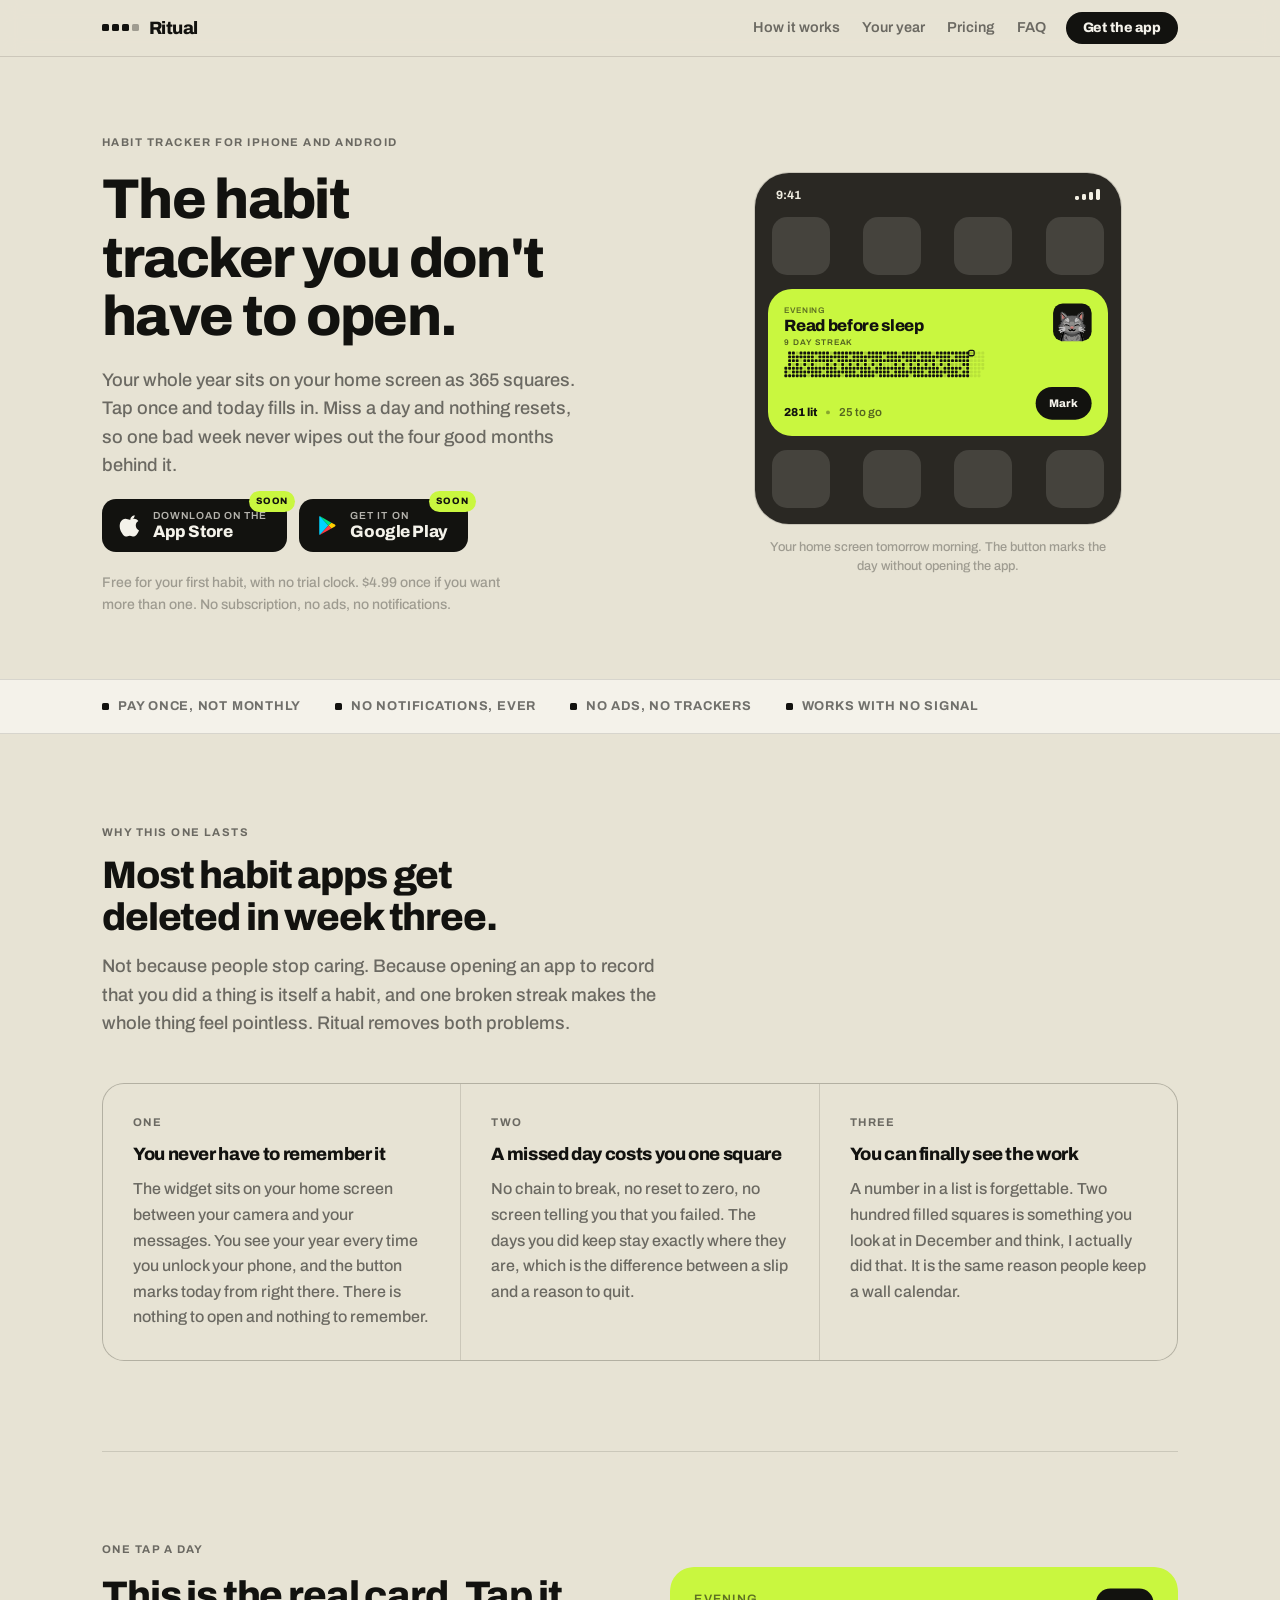
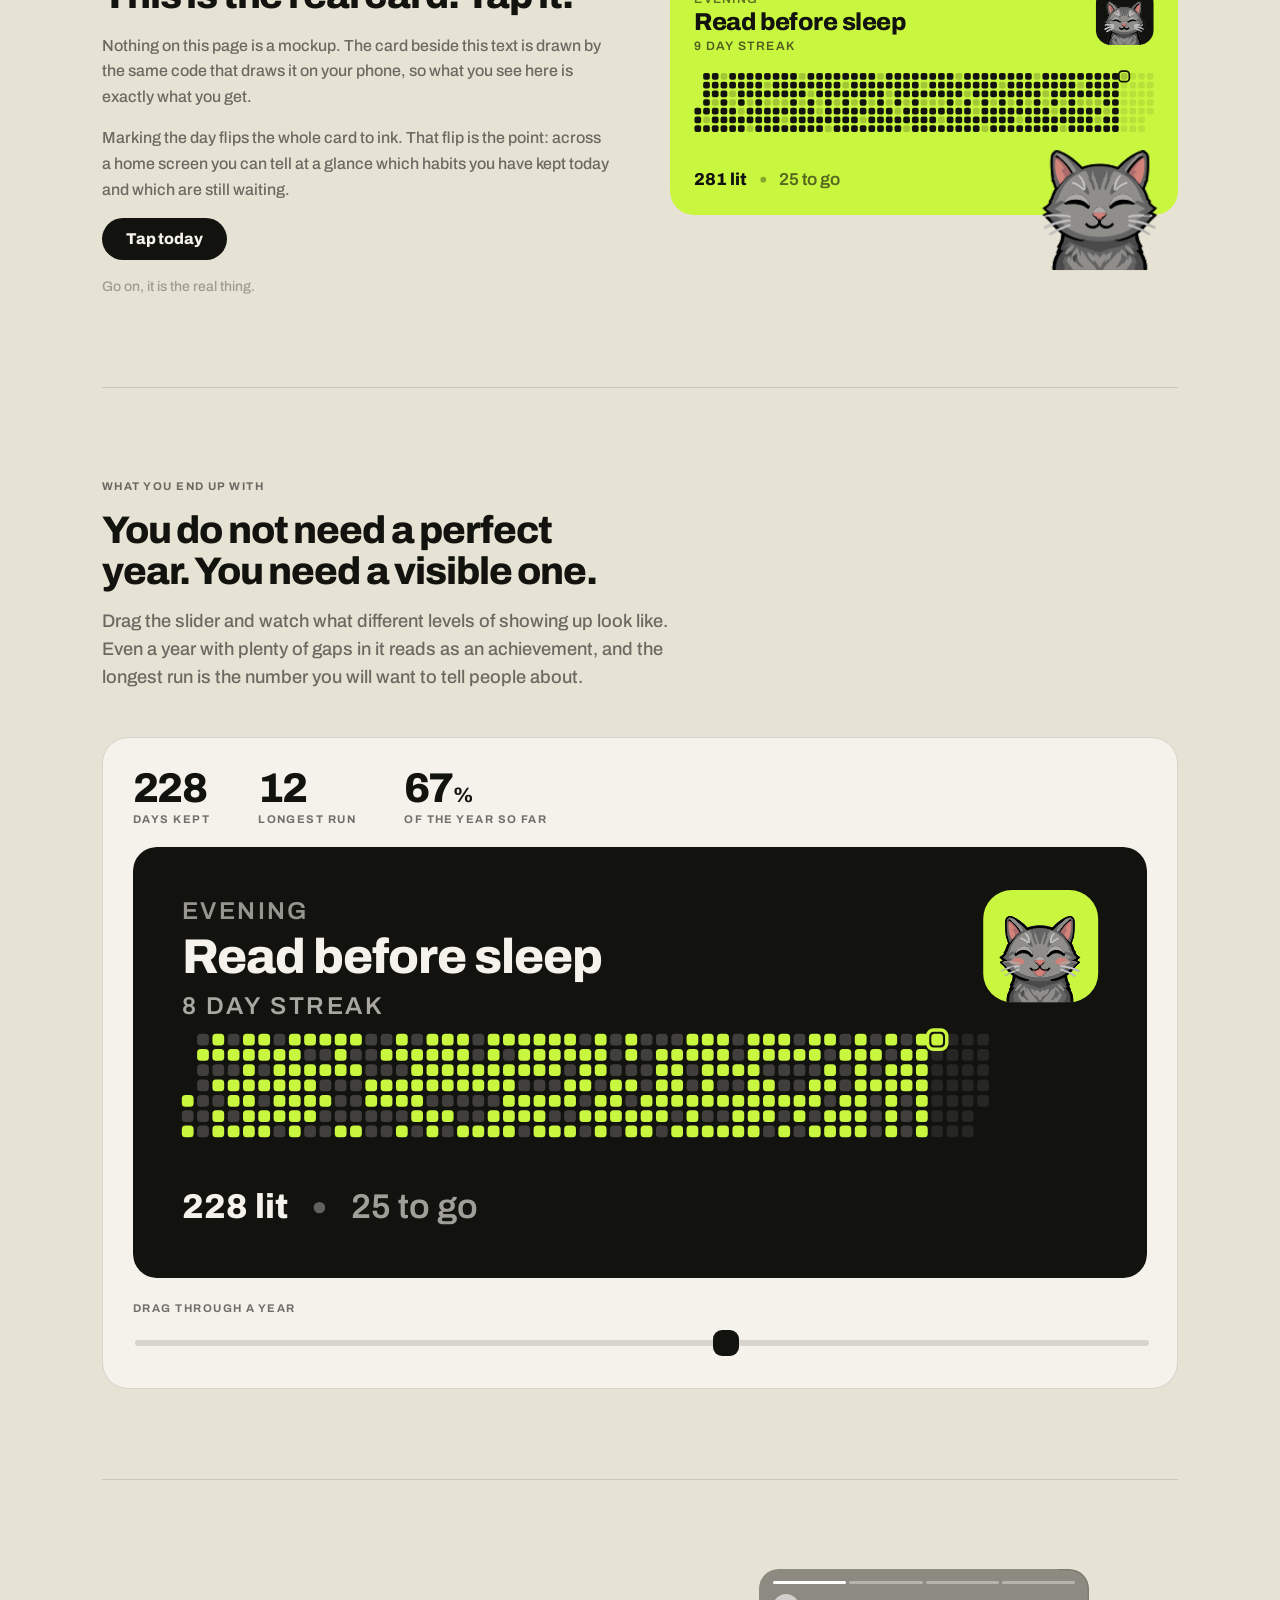
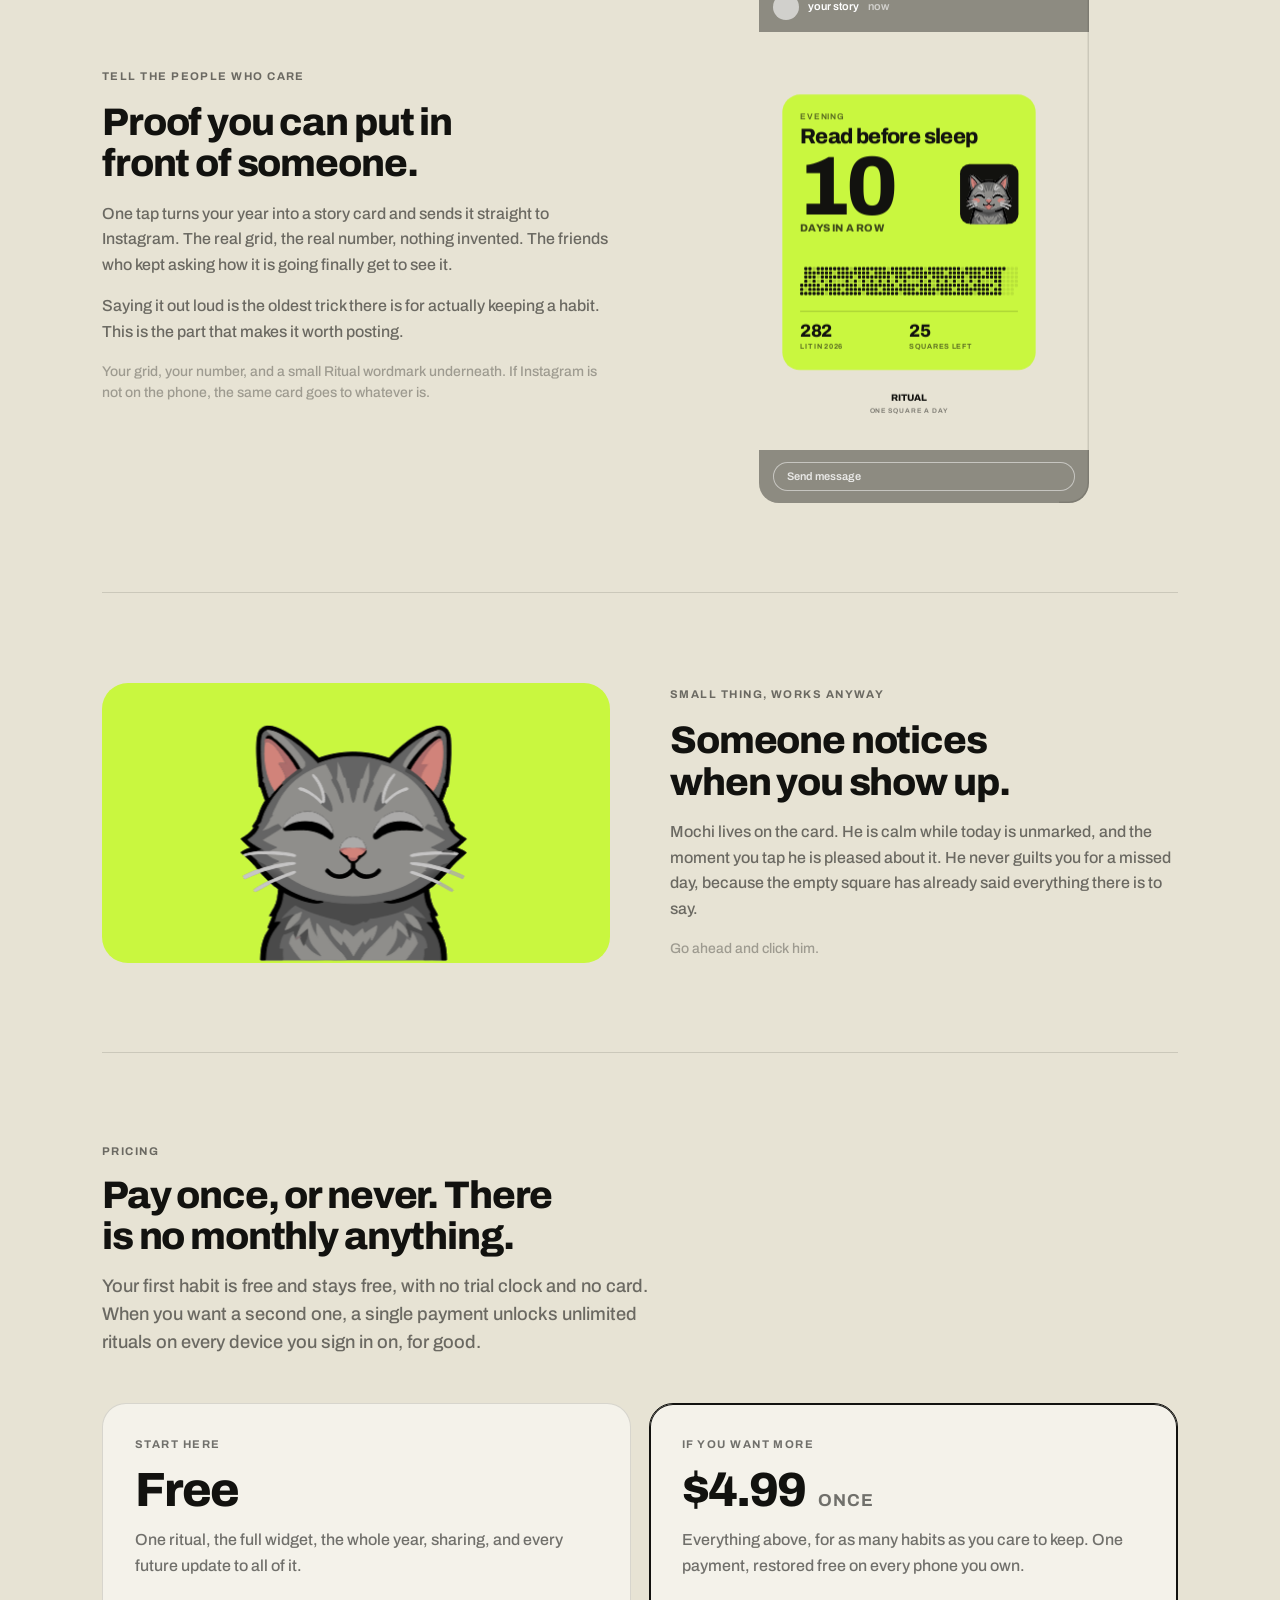
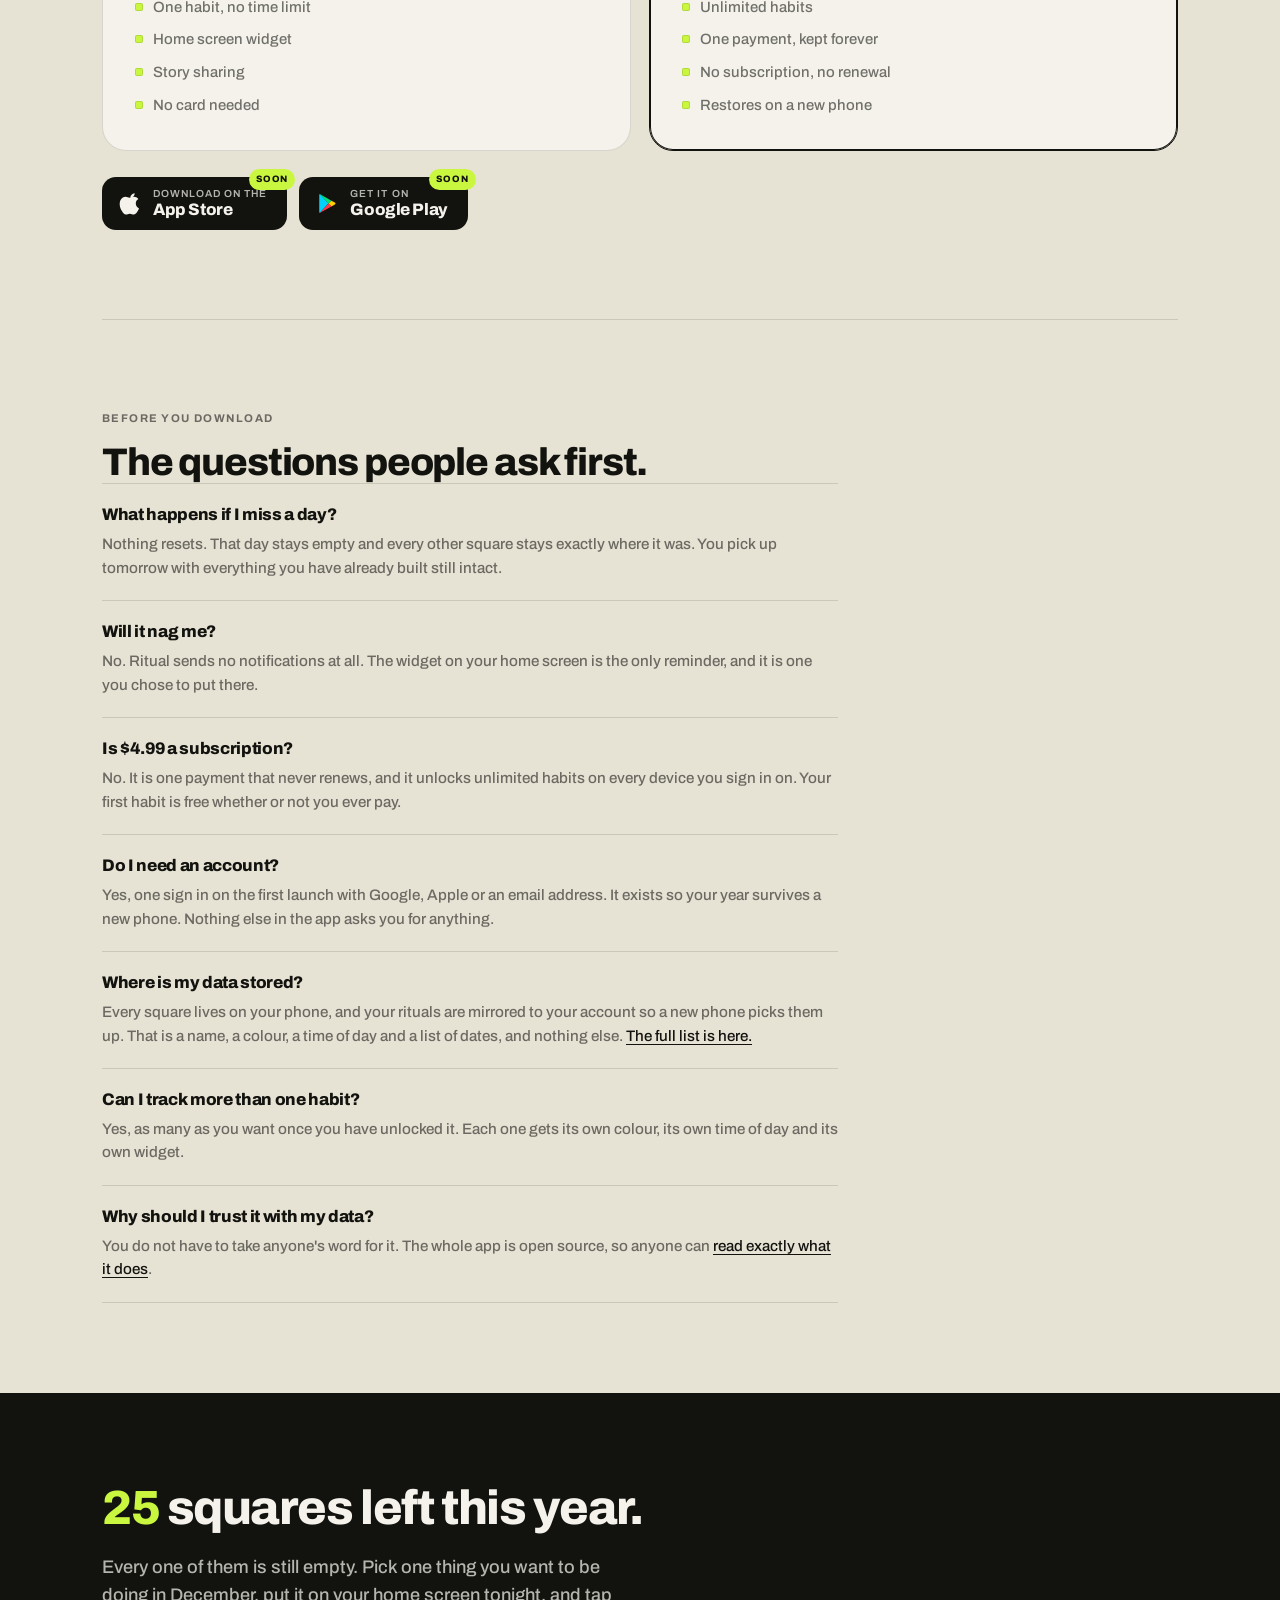
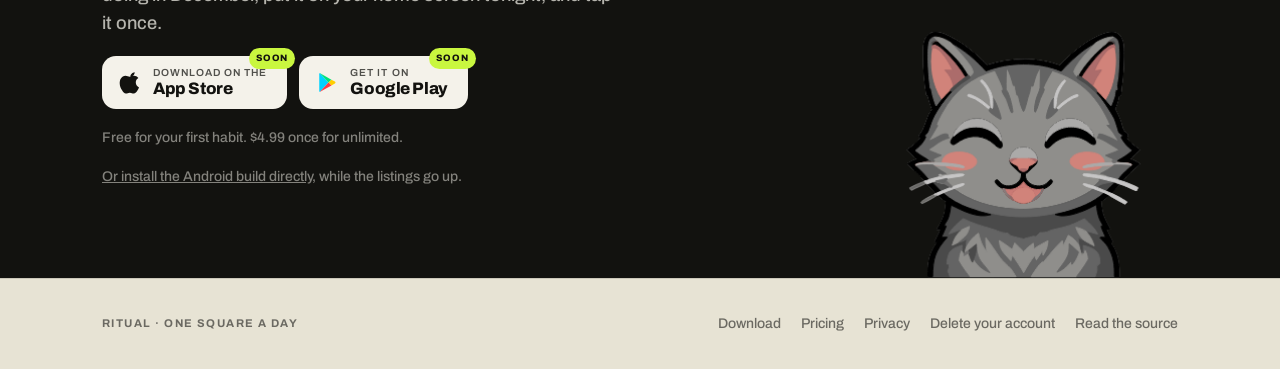
==== docs/index.html @ eef3cc09 "Rebuild the site as a page that asks for the sale The old page was the app's voice at full volume: a" ====
<!doctype html>
<html lang="en">
<head>
<meta charset="utf-8">
<meta name="viewport" content="width=device-width, initial-scale=1">
<title>Ritual: the habit tracker you don't have to open</title>
<meta name="description" content="Your whole year sits on your home screen as 365 squares. Tap once a day. Miss a day and nothing resets. Free for your first habit, $4.99 once for unlimited. No subscription.">
<meta name="theme-color" content="#E7E3D4" media="(prefers-color-scheme: light)">
<meta name="theme-color" content="#16150F" media="(prefers-color-scheme: dark)">
<link rel="canonical" href="https://ayan-pathak.github.io/ritual-habit-widget/">

<meta property="og:type" content="website">
<meta property="og:title" content="Ritual: the habit tracker you don't have to open">
<meta property="og:description" content="A year of squares on your home screen. One tap fills today. Miss a day and nothing resets.">
<meta property="og:url" content="https://ayan-pathak.github.io/ritual-habit-widget/">
<meta name="twitter:card" content="summary_large_image">

<link rel="icon" href="assets/favicon.svg" type="image/svg+xml">
<link rel="preconnect" href="https://fonts.gstatic.com" crossorigin>
<link rel="stylesheet" href="https://fonts.googleapis.com/css2?family=Archivo:wght@500;600;800&display=swap">
<link rel="stylesheet" href="assets/site.css">
</head>
<body id="top">

<!-- ── Bar ──────────────────────────────────────────────────────────────
     Quiet and sticky. Its only job is to keep the download one click away
     from wherever the reader stopped scrolling. -->
<header class="bar">
  <div class="wrap bar-inner">
    <a class="brand" href="#top">
      <span class="mark" aria-hidden="true"><i class="on"></i><i class="on"></i><i class="on"></i><i></i></span>
      Ritual
    </a>
    <nav class="bar-links">
      <a href="#how">How it works</a>
      <a href="#year">Your year</a>
      <a href="#pricing">Pricing</a>
      <a href="#faq">FAQ</a>
    </nav>
    <a class="btn tight" href="#get">Get the app</a>
  </div>
</header>

<main>

<!-- ── Hero: the promise, the proof, the two buttons ──────────────────── -->
<section class="hero">
  <div class="wrap hero-grid">
    <div class="hero-copy">
      <p class="caps">Habit tracker for iPhone and Android</p>
      <h1>The habit tracker you don't have to open.</h1>
      <p class="lede">
        Your whole year sits on your home screen as 365 squares. Tap once and
        today fills in. Miss a day and nothing resets, so one bad week never
        wipes out the four good months behind it.
      </p>

      <div class="stores">
        <a class="store" data-store="appstore" href="#get">
          <svg viewBox="0 0 24 24" aria-hidden="true" class="glyph">
            <path fill="currentColor" d="M16.4 1.4c0 1.1-.4 2.2-1.1 3-.9 1-2.3 1.7-3.4 1.6-.2-1.1.4-2.3 1.1-3 .8-.9 2.2-1.5 3.4-1.6zM20.9 17.1c-.6 1.3-.8 1.8-1.5 3-1 1.6-2.4 3.5-4.1 3.5-1.6 0-2-1-4-1s-2.5 1-4.1 1c-1.7 0-3-1.8-4-3.4C.4 15.9.1 10.8 1.8 8c1.2-1.9 3.1-3.1 4.9-3.1 1.9 0 3 1 4.5 1 1.5 0 2.4-1 4.5-1 1.6 0 3.3.9 4.5 2.4-4 2.2-3.3 7.9.7 9.8z"/>
          </svg>
          <span><i>Download on the</i><b>App Store</b></span>
        </a>
        <a class="store" data-store="play" href="#get">
          <svg viewBox="0 0 24 24" aria-hidden="true" class="glyph">
            <path fill="#00D2FF" d="M3.9 2.1c-.3.3-.5.8-.5 1.4v17c0 .6.2 1.1.5 1.4L13 12z"/>
            <path fill="#00E27A" d="M3.9 2.1 16.1 9 13 12z"/>
            <path fill="#FFCE00" d="M16.1 9l3.6 2c.9.5.9 1.5 0 2l-3.6 2-3.1-3z"/>
            <path fill="#FF3A44" d="M3.9 21.9 13 12l3.1 3z"/>
          </svg>
          <span><i>Get it on</i><b>Google Play</b></span>
        </a>
      </div>

      <p class="small faint hero-fine">
        Free for your first habit, with no trial clock. $4.99 once if you want
        more than one. No subscription, no ads, no notifications.
      </p>
    </div>

    <div class="hero-art">
      <div class="phone" aria-label="A phone home screen with the Ritual widget on it">
        <div class="bar-row">
          <span>9:41</span>
          <span class="bars" aria-hidden="true"><i style="height:4px"></i><i style="height:6px"></i><i style="height:8px"></i><i style="height:11px"></i></span>
        </div>
        <div class="icons" aria-hidden="true"><i></i><i></i><i></i><i></i></div>
        <canvas id="wcard" class="widget-shot" aria-label="The Ritual widget: a year of squares, a streak, and a Mark button"></canvas>
        <div class="icons" aria-hidden="true"><i></i><i></i><i></i><i></i></div>
      </div>
      <p class="caption">Your home screen tomorrow morning. The button marks the day without opening the app.</p>
    </div>
  </div>
</section>

<!-- ── What you are buying, in four words each ────────────────────────── -->
<div class="strip">
  <div class="wrap strip-inner">
    <span>Pay once, not monthly</span>
    <span>No notifications, ever</span>
    <span>No ads, no trackers</span>
    <span>Works with no signal</span>
  </div>
</div>

<div class="wrap">

  <!-- ── The three reasons someone is still using it in June ─────────── -->
  <section id="how">
    <div class="head">
      <p class="caps">Why this one lasts</p>
      <h2>Most habit apps get deleted in week three.</h2>
      <p class="lede">
        Not because people stop caring. Because opening an app to record that
        you did a thing is itself a habit, and one broken streak makes the
        whole thing feel pointless. Ritual removes both problems.
      </p>
    </div>

    <div class="cards">
      <article>
        <p class="caps">One</p>
        <h3>You never have to remember it</h3>
        <p class="soft">
          The widget sits on your home screen between your camera and your
          messages. You see your year every time you unlock your phone, and
          the button marks today from right there. There is nothing to open
          and nothing to remember.
        </p>
      </article>
      <article>
        <p class="caps">Two</p>
        <h3>A missed day costs you one square</h3>
        <p class="soft">
          No chain to break, no reset to zero, no screen telling you that you
          failed. The days you did keep stay exactly where they are, which is
          the difference between a slip and a reason to quit.
        </p>
      </article>
      <article>
        <p class="caps">Three</p>
        <h3>You can finally see the work</h3>
        <p class="soft">
          A number in a list is forgettable. Two hundred filled squares is
          something you look at in December and think, I actually did that.
          It is the same reason people keep a wall calendar.
        </p>
      </article>
    </div>
  </section>

  <!-- ── The card, live. Letting someone tap it is the demo ──────────── -->
  <section id="try">
    <div class="split">
      <div class="stack">
        <p class="caps">One tap a day</p>
        <h2>This is the real card. Tap it.</h2>
        <p class="soft">
          Nothing on this page is a mockup. The card beside this text is drawn
          by the same code that draws it on your phone, so what you see here
          is exactly what you get.
        </p>
        <p class="soft">
          Marking the day flips the whole card to ink. That flip is the point:
          across a home screen you can tell at a glance which habits you have
          kept today and which are still waiting.
        </p>
        <button class="btn" id="mark" type="button">Tap today</button>
        <p class="small faint" id="mark-line">Go on, it is the real thing.</p>
      </div>

      <div class="stage">
        <div class="card-frame">
          <canvas id="card" class="card-live" role="button" tabindex="0"
                  aria-label="A ritual card. Activate to mark today."></canvas>
        </div>
        <div class="stage-cat">
          <canvas id="cheer-cat" aria-hidden="true"></canvas>
        </div>
      </div>
    </div>
  </section>

  <!-- ── The year, which is the actual product ───────────────────────── -->
  <section id="year">
    <div class="head">
      <p class="caps">What you end up with</p>
      <h2>You do not need a perfect year. You need a visible one.</h2>
      <p class="lede">
        Drag the slider and watch what different levels of showing up look
        like. Even a year with plenty of gaps in it reads as an achievement,
        and the longest run is the number you will want to tell people about.
      </p>
    </div>

    <div class="year-panel">
      <div class="tally">
        <p class="figure"><span id="fig-days">169</span><span class="caps">days kept</span></p>
        <p class="figure"><span id="fig-streak">10</span><span class="caps">longest run</span></p>
        <p class="figure"><span id="fig-pct">66<span class="pct">%</span></span><span class="caps">of the year so far</span></p>
      </div>
      <canvas id="year-card" class="card-live" aria-label="A year of squares"></canvas>
      <div class="scrub">
        <label class="caps" for="scrub">Drag through a year</label>
        <input id="scrub" type="range" min="18" max="100" value="66" aria-label="How much of the year was kept">
      </div>
    </div>
  </section>

  <!-- ── Sharing, sold as proof rather than as a feature ─────────────── -->
  <section id="share">
    <div class="split">
      <div class="stack">
        <p class="caps">Tell the people who care</p>
        <h2>Proof you can put in front of someone.</h2>
        <p class="soft">
          One tap turns your year into a story card and sends it straight to
          Instagram. The real grid, the real number, nothing invented. The
          friends who kept asking how it is going finally get to see it.
        </p>
        <p class="soft">
          Saying it out loud is the oldest trick there is for actually keeping
          a habit. This is the part that makes it worth posting.
        </p>
        <p class="small faint">
          Your grid, your number, and a small Ritual wordmark underneath. If
          Instagram is not on the phone, the same card goes to whatever is.
        </p>
      </div>

      <div class="story-holder">
        <div class="story" aria-label="The story card as it appears on Instagram">
          <div class="chrome top">
            <span class="segs" aria-hidden="true"><i class="on"></i><i></i><i></i><i></i></span>
            <span class="who">
              <span class="av" aria-hidden="true"></span>
              <span class="name">your story</span>
              <span class="when">now</span>
            </span>
          </div>
          <canvas id="story" aria-label="A Ritual story card: the habit name, the streak, the year grid"></canvas>
          <div class="chrome bottom">
            <span class="reply">Send message</span>
          </div>
        </div>
      </div>
    </div>
  </section>

  <!-- ── Mochi, kept brief and kept honest ───────────────────────────── -->
  <section id="mochi">
    <div class="split reverse">
      <div class="mochi-slab">
        <canvas id="big-cat" role="button" tabindex="0" aria-label="Mochi. Activate to say hello."></canvas>
      </div>
      <div class="stack">
        <p class="caps">Small thing, works anyway</p>
        <h2>Someone notices when you show up.</h2>
        <p class="soft">
          Mochi lives on the card. He is calm while today is unmarked, and the
          moment you tap he is pleased about it. He never guilts you for a
          missed day, because the empty square has already said everything
          there is to say.
        </p>
        <p class="small faint">Go ahead and click him.</p>
      </div>
    </div>
  </section>

  <!-- ── Price, stated so plainly it cannot be misread ───────────────── -->
  <section id="pricing">
    <div class="head">
      <p class="caps">Pricing</p>
      <h2>Pay once, or never. There is no monthly anything.</h2>
      <p class="lede">
        Your first habit is free and stays free, with no trial clock and no
        card. When you want a second one, a single payment unlocks unlimited
        rituals on every device you sign in on, for good.
      </p>
    </div>

    <div class="price-grid">
      <article class="plan">
        <p class="caps">Start here</p>
        <p class="amount">Free</p>
        <p class="soft">One ritual, the full widget, the whole year, sharing, and every future update to all of it.</p>
        <ul class="ticks">
          <li>One habit, no time limit</li>
          <li>Home screen widget</li>
          <li>Story sharing</li>
          <li>No card needed</li>
        </ul>
      </article>
      <article class="plan lift">
        <p class="caps">If you want more</p>
        <p class="amount">$4.99 <span>once</span></p>
        <p class="soft">Everything above, for as many habits as you care to keep. One payment, restored free on every phone you own.</p>
        <ul class="ticks">
          <li>Unlimited habits</li>
          <li>One payment, kept forever</li>
          <li>No subscription, no renewal</li>
          <li>Restores on a new phone</li>
        </ul>
      </article>
    </div>

    <div class="stores center">
      <a class="store" data-store="appstore" href="#get">
        <svg viewBox="0 0 24 24" aria-hidden="true" class="glyph">
          <path fill="currentColor" d="M16.4 1.4c0 1.1-.4 2.2-1.1 3-.9 1-2.3 1.7-3.4 1.6-.2-1.1.4-2.3 1.1-3 .8-.9 2.2-1.5 3.4-1.6zM20.9 17.1c-.6 1.3-.8 1.8-1.5 3-1 1.6-2.4 3.5-4.1 3.5-1.6 0-2-1-4-1s-2.5 1-4.1 1c-1.7 0-3-1.8-4-3.4C.4 15.9.1 10.8 1.8 8c1.2-1.9 3.1-3.1 4.9-3.1 1.9 0 3 1 4.5 1 1.5 0 2.4-1 4.5-1 1.6 0 3.3.9 4.5 2.4-4 2.2-3.3 7.9.7 9.8z"/>
        </svg>
        <span><i>Download on the</i><b>App Store</b></span>
      </a>
      <a class="store" data-store="play" href="#get">
        <svg viewBox="0 0 24 24" aria-hidden="true" class="glyph">
          <path fill="#00D2FF" d="M3.9 2.1c-.3.3-.5.8-.5 1.4v17c0 .6.2 1.1.5 1.4L13 12z"/>
          <path fill="#00E27A" d="M3.9 2.1 16.1 9 13 12z"/>
          <path fill="#FFCE00" d="M16.1 9l3.6 2c.9.5.9 1.5 0 2l-3.6 2-3.1-3z"/>
          <path fill="#FF3A44" d="M3.9 21.9 13 12l3.1 3z"/>
        </svg>
        <span><i>Get it on</i><b>Google Play</b></span>
      </a>
    </div>
  </section>

  <!-- ── The questions that stop a download ──────────────────────────── -->
  <section id="faq">
    <div class="head">
      <p class="caps">Before you download</p>
      <h2>The questions people ask first.</h2>
    </div>

    <dl class="faq">
      <div>
        <dt>What happens if I miss a day?</dt>
        <dd>Nothing resets. That day stays empty and every other square stays
          exactly where it was. You pick up tomorrow with everything you have
          already built still intact.</dd>
      </div>
      <div>
        <dt>Will it nag me?</dt>
        <dd>No. Ritual sends no notifications at all. The widget on your home
          screen is the only reminder, and it is one you chose to put there.</dd>
      </div>
      <div>
        <dt>Is $4.99 a subscription?</dt>
        <dd>No. It is one payment that never renews, and it unlocks unlimited
          habits on every device you sign in on. Your first habit is free
          whether or not you ever pay.</dd>
      </div>
      <div>
        <dt>Do I need an account?</dt>
        <dd>Yes, one sign in on the first launch with Google, Apple or an
          email address. It exists so your year survives a new phone. Nothing
          else in the app asks you for anything.</dd>
      </div>
      <div>
        <dt>Where is my data stored?</dt>
        <dd>Every square lives on your phone, and your rituals are mirrored to
          your account so a new phone picks them up. That is a name, a colour,
          a time of day and a list of dates, and nothing else.
          <a href="privacy/">The full list is here.</a></dd>
      </div>
      <div>
        <dt>Can I track more than one habit?</dt>
        <dd>Yes, as many as you want once you have unlocked it. Each one gets
          its own colour, its own time of day and its own widget.</dd>
      </div>
      <div>
        <dt>Why should I trust it with my data?</dt>
        <dd>You do not have to take anyone's word for it. The whole app is
          open source, so anyone can
          <a href="https://github.com/ayan-pathak/ritual-habit-widget">read
          exactly what it does</a>.</dd>
      </div>
    </dl>
  </section>

</div>

<!-- ── The ask ──────────────────────────────────────────────────────────
     Last screen, one decision, both buttons and a number that is true
     today rather than a slogan. -->
<section class="cta" id="get">
  <div class="wrap cta-inner">
    <div class="cta-copy">
      <h2><span id="left">365</span> squares left this year.</h2>
      <p class="lede">
        Every one of them is still empty. Pick one thing you want to be doing
        in December, put it on your home screen tonight, and tap it once.
      </p>

      <div class="stores">
        <a class="store light" data-store="appstore" href="#get">
          <svg viewBox="0 0 24 24" aria-hidden="true" class="glyph">
            <path fill="currentColor" d="M16.4 1.4c0 1.1-.4 2.2-1.1 3-.9 1-2.3 1.7-3.4 1.6-.2-1.1.4-2.3 1.1-3 .8-.9 2.2-1.5 3.4-1.6zM20.9 17.1c-.6 1.3-.8 1.8-1.5 3-1 1.6-2.4 3.5-4.1 3.5-1.6 0-2-1-4-1s-2.5 1-4.1 1c-1.7 0-3-1.8-4-3.4C.4 15.9.1 10.8 1.8 8c1.2-1.9 3.1-3.1 4.9-3.1 1.9 0 3 1 4.5 1 1.5 0 2.4-1 4.5-1 1.6 0 3.3.9 4.5 2.4-4 2.2-3.3 7.9.7 9.8z"/>
          </svg>
          <span><i>Download on the</i><b>App Store</b></span>
        </a>
        <a class="store light" data-store="play" href="#get">
          <svg viewBox="0 0 24 24" aria-hidden="true" class="glyph">
            <path fill="#00D2FF" d="M3.9 2.1c-.3.3-.5.8-.5 1.4v17c0 .6.2 1.1.5 1.4L13 12z"/>
            <path fill="#00E27A" d="M3.9 2.1 16.1 9 13 12z"/>
            <path fill="#FFCE00" d="M16.1 9l3.6 2c.9.5.9 1.5 0 2l-3.6 2-3.1-3z"/>
            <path fill="#FF3A44" d="M3.9 21.9 13 12l3.1 3z"/>
          </svg>
          <span><i>Get it on</i><b>Google Play</b></span>
        </a>
      </div>

      <p class="small cta-fine" id="cta-fine">
        Free for your first habit. $4.99 once for unlimited.
      </p>
      <p class="small cta-fine">
        <a id="apk" href="https://github.com/ayan-pathak/ritual-habit-widget/releases/latest">
          Or install the Android build directly</a>, while the listings go up.
      </p>
    </div>

    <div class="cta-cat">
      <canvas id="end-cat" aria-hidden="true"></canvas>
    </div>
  </div>
</section>

</main>

<footer>
  <div class="wrap foot">
    <p class="caps">Ritual · one square a day</p>
    <nav>
      <a href="#get">Download</a>
      <a href="#pricing">Pricing</a>
      <a href="privacy/">Privacy</a>
      <a href="delete-account/">Delete your account</a>
      <a href="https://github.com/ayan-pathak/ritual-habit-widget">Read the source</a>
    </nav>
  </div>
</footer>

<script src="assets/mochi.js"></script>
<script src="assets/ritual.js"></script>
<script>
// Wrapped so nothing here lands on window: ritual.js is a classic script,
// so its top-level names are globals and a bare const out here collides.
(() => {
"use strict";

const $ = id => document.getElementById(id);

/* ── The two store links ───────────────────────────────────────────────
   Fill these in when the listings exist and every button on the page
   starts working at once. Until then a button says so on the way past
   rather than silently doing nothing, because a dead download button is
   the one thing a page like this cannot afford. */
const STORE = {
  appstore: "",   // ← paste the App Store URL here
  play: "",       // ← paste the Google Play URL here
};
const APK = "https://github.com/ayan-pathak/ritual-habit-widget/releases/latest";

const NAMES = { appstore: "the App Store", play: "Google Play" };

document.querySelectorAll("[data-store]").forEach(a => {
  const which = a.dataset.store;
  const href = STORE[which];
  if (href) { a.href = href; return; }
  a.dataset.soon = "true";
  a.addEventListener("click", e => {
    e.preventDefault();
    const fine = $("cta-fine");
    if (fine) {
      fine.textContent = "Not on " + NAMES[which] + " yet. The Android build " +
        "is on GitHub in the meantime, and the listing is coming.";
    }
    location.hash = "#get";
  });
});

const apk = $("apk");
if (apk) apk.href = APK;

/* ── The cats ──────────────────────────────────────────────────────────
   Three live rigs, each breathing on its own clock so they are never in
   lockstep, which is the difference between a page with an animal on it
   and a page with a looping GIF on it. */
const cheerCat = Ritual.mochi($("cheer-cat"), { mood: "resting" });
const bigCat   = Ritual.mochi($("big-cat"),   { mood: "resting" });
const endCat   = Ritual.mochi($("end-cat"),   { mood: "pleased" });

/** Click and keyboard, because a canvas that acts like a button must be one. */
function tapable(node, fn) {
  node.addEventListener("click", fn);
  node.addEventListener("keydown", e => {
    if (e.key === "Enter" || e.key === " ") { e.preventDefault(); fn(); }
  });
}

let bigMood = 0;
tapable($("big-cat"), () => {
  bigMood++;
  bigCat.play(bigMood % 2 ? "mark" : "settle", bigMood % 2 ? "pleased" : "resting");
});

/* ── The card you can tap ──────────────────────────────────────────────── */
let marked = false;

function paintCard() {
  Ritual.paintCard($("card"), Ritual.demoModel({ marked, run: 9 }));
  $("mark-line").textContent = marked
    ? "Day marked, and nothing was at stake."
    : "Go on, it is the real thing.";
  $("mark").textContent = marked ? "Tapped today" : "Tap today";
}

function toggleMark() {
  marked = !marked;
  paintCard();
  marked ? cheerCat.play("mark", "pleased") : cheerCat.set("resting");
}
$("mark").addEventListener("click", toggleMark);
tapable($("card"), toggleMark);

/* ── Drag through a year ───────────────────────────────────────────────
   The grid and the figures come off one model, so the numbers above the
   card are the numbers on it rather than a caption written beside it. */
function yearModel(pct) {
  const now = new Date();
  const year = now.getFullYear();
  const jan = Date.UTC(year, 0, 1);
  const today = Math.floor(Date.UTC(year, now.getMonth(), now.getDate()) / 86400000);
  const doy = Math.floor((Date.UTC(year, now.getMonth(), now.getDate()) - jan) / 86400000) + 1;
  const len = (year % 4 === 0 && year % 100 !== 0) || year % 400 === 0 ? 366 : 365;

  // Misses land where a hash puts them rather than on a fixed interval. A
  // stripe every third day is not what a kept year looks like: real ones run
  // for a fortnight, drop a day and carry on, and the longest run is the
  // number anybody actually cares about.
  const hash = d => {
    const x = Math.sin(d * 127.1 + 311.7) * 43758.5453;
    return x - Math.floor(x);
  };
  const live = Math.max(3, Math.round(pct / 11));   // the run in progress
  const done = new Set();
  for (let d = 1; d <= doy; d++) {
    if (d > doy - live || pct >= 100 || hash(d) < pct / 100) done.add(d);
  }

  let best = 0, run = 0;
  for (let d = 1; d <= doy; d++) {
    if (done.has(d)) { run++; if (run > best) best = run; } else run = 0;
  }
  let streak = 0;
  for (let d = doy; d >= 1 && done.has(d); d--) streak++;

  return {
    model: {
      title: "Read before sleep", slot: "Evening", accent: Ritual.accentAt(0),
      year, today, doneDaysOfYear: done, streak,
      totalDone: done.size, remaining: len - doy,
      doneToday: true, mood: "pleased",
    },
    days: done.size, best, doy,
  };
}

function paintYear() {
  const y = yearModel(+$("scrub").value);
  Ritual.paintCard($("year-card"), y.model, { ratio: 353 / 150 });
  $("fig-days").textContent = String(y.days);
  $("fig-streak").textContent = String(y.best);
  $("fig-pct").innerHTML = Math.round(y.days / y.doy * 100) + '<span class="pct">%</span>';
}
$("scrub").addEventListener("input", paintYear);

function paintRest() {
  Ritual.paintCard($("wcard"), Ritual.demoModel({ marked: false }),
                   { action: true, ratio: 361 / 156 });
  const story = $("story");
  Ritual.Story.paint(story, story.clientWidth * (Ritual.Story.H / Ritual.Story.W),
                     Ritual.demoModel({ marked: true }));
}

// The same number the app's home screen opens with, worked out the same way.
// The markup ships with 365 in it so a crawler and a link preview never see a
// placeholder.
const now = new Date();
const thisYear = now.getFullYear();
const dayOfYear = Math.floor(
  (Date.UTC(thisYear, now.getMonth(), now.getDate()) - Date.UTC(thisYear, 0, 1)) / 86400000) + 1;
const yearLength =
  (thisYear % 4 === 0 && thisYear % 100 !== 0) || thisYear % 400 === 0 ? 366 : 365;
$("left").textContent = String(yearLength - dayOfYear);

function paintAll() { paintCard(); paintYear(); paintRest(); }

// Nothing draws until Archivo is real, or every card measures the wrong text.
const ready = document.fonts
  ? document.fonts.load("800 17px Archivo").then(() => document.fonts.ready)
  : Promise.resolve();
ready.then(paintAll, paintAll);

let resizing;
addEventListener("resize", () => {
  clearTimeout(resizing);
  resizing = setTimeout(paintAll, 120);
});
})();
</script>
</body>
</html>
---- docs/assets/site.css ----
/* ══════════════════════════════════════════════════════════════════════
   Ritual, the site.

   Same palette and same type as the app, set soberly. The app is allowed
   to be playful because you have already paid for it. This page is asking
   someone for money, so lime is an accent here, not a ground: it appears
   on the product itself, on the thing you are meant to click, and nowhere
   else.

   Tokens come from Palette.kt and Theme.kt. Light and dark are declared
   three times over on purpose: the bare :root carries the whole light
   palette, the media query covers the viewer who never chose, and the
   [data-theme] block lets an explicit choice win in both directions.
   ══════════════════════════════════════════════════════════════════════ */

:root {
  --page:    #E7E3D4;
  --surface: #F4F2EA;
  --ink:     #12120F;
  --on-ink:  #F4F2EA;
  --ink-soft:  rgba(18, 18, 15, .58);
  --ink-faint: rgba(18, 18, 15, .34);
  --rule:      rgba(18, 18, 15, .13);
  --bar-bg:    rgba(231, 227, 212, .88);

  /* Ritual colours, unchanged from the app. */
  --lime:   #C9F73F;
  --red:    #E5331C;
  --butter: #EDE55C;
  --orange: #F26A1B;
  --on-lime: #12120F;

  --gutter: 22px;
  --measure: 36rem;
}

@media (prefers-color-scheme: dark) {
  :root:not([data-theme="light"]) {
    --page:    #16150F;
    --surface: #232117;
    --ink:     #EDE9DA;
    --on-ink:  #16150F;
    --ink-soft:  rgba(237, 233, 218, .58);
    --ink-faint: rgba(237, 233, 218, .34);
    --rule:      rgba(237, 233, 218, .14);
    --bar-bg:    rgba(22, 21, 15, .88);
  }
}

:root[data-theme="dark"] {
  --page:    #16150F;
  --surface: #232117;
  --ink:     #EDE9DA;
  --on-ink:  #16150F;
  --ink-soft:  rgba(237, 233, 218, .58);
  --ink-faint: rgba(237, 233, 218, .34);
  --rule:      rgba(237, 233, 218, .14);
  --bar-bg:    rgba(22, 21, 15, .88);
}

/* ── Base ──────────────────────────────────────────────────────────────── */
* { box-sizing: border-box; }
html { -webkit-text-size-adjust: 100%; scroll-behavior: smooth; }
html { scroll-padding-top: 84px; }

body {
  margin: 0;
  font: 500 16px/1.6 Archivo, system-ui, -apple-system, Segoe UI, sans-serif;
  background: var(--page);
  color: var(--ink);
  -webkit-font-smoothing: antialiased;
}

.wrap {
  width: 100%;
  max-width: 1120px;
  margin-inline: auto;
  padding-left: var(--gutter);
  padding-right: var(--gutter);
}

/* ── Type ──────────────────────────────────────────────────────────────
   A tighter scale than the app's marketing voice used to run at. Serious
   is mostly this: display type that stops before it starts shouting. */
h1, h2, h3 {
  margin: 0;
  font-weight: 800;
  letter-spacing: -0.03em;
  line-height: 1.04;
  text-wrap: balance;
}
h1 { font-size: clamp(2.3rem, 5.2vw, 3.5rem); }
h2 { font-size: clamp(1.7rem, 3.6vw, 2.4rem); line-height: 1.08; }
h3 { font-size: 1.12rem; letter-spacing: -0.02em; line-height: 1.25; }

p { margin: 0; max-width: var(--measure); }
.lede { font-size: clamp(1.02rem, 1.5vw, 1.14rem); color: var(--ink-soft); line-height: 1.55; }
.soft { color: var(--ink-soft); }
.faint { color: var(--ink-faint); }
.small { font-size: .875rem; line-height: 1.55; }

.caps {
  margin: 0;
  font-size: .7rem; font-weight: 700;
  letter-spacing: .13em; text-transform: uppercase;
  color: var(--ink-soft);
}

a { color: inherit; }
a:focus-visible, button:focus-visible, canvas:focus-visible, input:focus-visible {
  outline: 2px solid var(--ink);
  outline-offset: 3px;
  border-radius: 4px;
}

/* Four squares, two filled: the app's own mark. */
.mark { display: inline-flex; gap: 3px; align-items: center; }
.mark i {
  width: 7px; height: 7px; border-radius: 1.6px;
  background: var(--ink-faint); display: block;
}
.mark i.on { background: var(--ink); }
.eyebrow { display: flex; align-items: center; gap: 11px; margin-bottom: 14px; }

section { padding-block: clamp(52px, 7vw, 92px); }
.wrap > section + section { border-top: 1px solid var(--rule); }

/* A section's opening block: label, headline, one paragraph of why. */
.head { display: flex; flex-direction: column; gap: 14px; max-width: 42rem; }
.head + * { margin-top: clamp(28px, 4vw, 46px); }

.stack { display: flex; flex-direction: column; gap: 16px; align-items: flex-start; }
.split {
  display: grid; gap: clamp(26px, 5vw, 60px);
  grid-template-columns: minmax(0, 1fr) minmax(0, 1fr);
  align-items: center;
}
@media (max-width: 860px) { .split { grid-template-columns: minmax(0, 1fr); } }
@media (max-width: 860px) { .split.reverse > :first-child { order: 2; } }

/* ── Buttons ───────────────────────────────────────────────────────────── */
.btn {
  display: inline-flex; align-items: center; justify-content: center;
  padding: 13px 24px; border: 0; border-radius: 999px;
  background: var(--ink); color: var(--on-ink);
  font: 800 .98rem/1 Archivo, system-ui, sans-serif;
  letter-spacing: -0.01em; text-decoration: none; cursor: pointer;
}
.btn.tight { padding: 9px 17px; font-size: .86rem; }
.btn:active { transform: translateY(1px); }

/* ── Store buttons ─────────────────────────────────────────────────────
   The shape everybody already knows, so nobody has to work out what the
   thing does. One markup block, three placements, and the hrefs are set
   in one place in index.html. */
.stores { display: flex; flex-wrap: wrap; gap: 12px; }
.stores.center { justify-content: flex-start; }

.store {
  position: relative;
  display: inline-flex; align-items: center; gap: 11px;
  padding: 11px 20px 11px 17px;
  border-radius: 14px;
  background: var(--ink); color: var(--on-ink);
  text-decoration: none;
}
.store .glyph { width: 23px; height: 23px; flex: none; }
.store span { display: flex; flex-direction: column; line-height: 1.15; }
.store i {
  font-style: normal; font-size: .64rem; font-weight: 600;
  letter-spacing: .1em; text-transform: uppercase; opacity: .72;
}
.store b { font-size: 1.04rem; font-weight: 800; letter-spacing: -0.025em; }
.store:active { transform: translateY(1px); }

/* Paper on ink, for the dark close. */
.store.light { background: var(--surface); color: var(--ink); }

/* Until a listing exists. Better than a button that silently does nothing. */
.store[data-soon]::after {
  content: "Soon";
  position: absolute; top: -8px; right: -8px;
  background: var(--lime); color: var(--on-lime);
  font-size: .58rem; font-weight: 800; letter-spacing: .1em;
  text-transform: uppercase;
  padding: 3px 7px; border-radius: 999px;
}

/* ── Sticky bar ────────────────────────────────────────────────────────── */
.bar {
  position: sticky; top: 0; z-index: 20;
  background: var(--bar-bg);
  backdrop-filter: blur(10px);
  border-bottom: 1px solid var(--rule);
}
.bar-inner {
  display: flex; align-items: center; gap: 20px;
  padding-block: 12px;
}
.brand {
  display: inline-flex; align-items: center; gap: 10px;
  font-weight: 800; letter-spacing: -0.03em; font-size: 1.12rem;
  text-decoration: none;
}
.bar-links { display: flex; gap: 22px; margin-left: auto; }
.bar-links a {
  text-decoration: none; font-size: .9rem; font-weight: 600;
  color: var(--ink-soft);
}
.bar-links a:hover { color: var(--ink); }
.bar .btn { flex: none; }
@media (max-width: 760px) {
  .bar-links { display: none; }
  .bar .btn { margin-left: auto; }
}

/* ── Hero ──────────────────────────────────────────────────────────────
   Claim on the left, the product itself on the right. No lime ground: the
   only lime in the first screen is the widget, which is the thing being
   sold. */
.hero { padding-block: clamp(44px, 6vw, 84px) clamp(40px, 5vw, 72px); }
.hero-grid {
  display: grid; gap: clamp(34px, 5vw, 64px);
  grid-template-columns: minmax(0, 1.05fr) minmax(0, .95fr);
  align-items: center;
}
.hero-copy { display: flex; flex-direction: column; gap: 20px; align-items: flex-start; }
.hero-copy .lede { max-width: 30rem; }
.hero-fine { max-width: 26rem; }
.hero-art { display: flex; flex-direction: column; align-items: center; gap: 14px; }
.caption {
  font-size: .8rem; color: var(--ink-faint); text-align: center;
  max-width: 21rem; line-height: 1.5;
}
@media (max-width: 860px) {
  .hero-grid { grid-template-columns: minmax(0, 1fr); }
  .hero-art { order: 2; }
}

/* ── Trust strip ───────────────────────────────────────────────────────── */
.strip { background: var(--surface); border-block: 1px solid var(--rule); }
.strip-inner {
  display: flex; flex-wrap: wrap; gap: 10px 34px;
  padding-block: 16px;
  font-size: .8rem; font-weight: 700;
  letter-spacing: .06em; text-transform: uppercase;
  color: var(--ink-soft);
}
.strip-inner span { display: inline-flex; align-items: center; gap: 9px; }
.strip-inner span::before {
  content: ""; width: 7px; height: 7px; border-radius: 1.6px;
  background: var(--ink); flex: none;
}

/* ── Phone, for the hero shot ──────────────────────────────────────────── */
.phone {
  width: min(366px, 100%);
  background: #2A2823;
  border-radius: 34px;
  padding: 16px 13px;
  display: flex; flex-direction: column; gap: 14px;
  box-shadow: 0 0 0 1px rgba(18, 18, 15, .14);
}
.phone > * { flex: none; }
.phone .bar-row {
  display: flex; justify-content: space-between; align-items: center;
  padding: 0 8px 2px;
  font: 700 12px/1 Archivo, system-ui, sans-serif; color: #F2EFE3;
}
.phone .bars { display: flex; gap: 3px; align-items: flex-end; height: 11px; }
.phone .bars i { width: 4px; border-radius: 1.4px; background: #F2EFE3; display: block; }
.icons { display: flex; justify-content: space-between; padding: 0 4px; }
.icons i {
  width: 58px; height: 58px; border-radius: 15px;
  background: rgba(244, 242, 234, .13); display: block;
}
.widget-shot { width: 100%; border-radius: 20px; }

/* ── Live cards ────────────────────────────────────────────────────────── */
canvas { display: block; max-width: 100%; }
.card-live { width: 100%; border-radius: 22px; }
#card { cursor: pointer; }
.card-frame { border-radius: 26px; }

/* The tappable card with a cat leaning on its bottom edge. */
.stage { position: relative; padding-bottom: 56px; }
/* On the right, because the card's tally sits bottom left and a cat over a
   number is a cat that cost you the number. */
.stage-cat {
  position: absolute; right: 18px; bottom: 0;
  height: 122px;
  display: flex; align-items: flex-end;
  pointer-events: none;
}
.stage-cat canvas { cursor: default; height: 100%; width: auto; }
@media (max-width: 620px) {
  .stage { padding-bottom: 62px; }
  .stage-cat { height: 104px; right: 10px; }
}

/* ── The year panel ────────────────────────────────────────────────────── */
.year-panel {
  background: var(--surface);
  border: 1px solid var(--rule);
  border-radius: 26px;
  padding: clamp(20px, 3vw, 30px);
  display: flex; flex-direction: column; gap: 22px;
}
.tally { display: flex; flex-wrap: wrap; gap: 16px 48px; }
.figure {
  display: flex; flex-direction: column; gap: 4px;
  font-size: clamp(1.9rem, 4vw, 2.6rem); font-weight: 800;
  letter-spacing: -0.04em; line-height: 1;
  font-variant-numeric: tabular-nums;
}
.pct { font-size: .5em; letter-spacing: 0; }

.scrub { display: flex; flex-direction: column; gap: 10px; }
.scrub input {
  -webkit-appearance: none; appearance: none;
  width: 100%; background: transparent; cursor: grab; height: 26px;
}
.scrub input:active { cursor: grabbing; }
.scrub input::-webkit-slider-runnable-track {
  height: 6px; border-radius: 999px; background: var(--rule);
}
.scrub input::-moz-range-track {
  height: 6px; border-radius: 999px; background: var(--rule);
}
.scrub input::-webkit-slider-thumb {
  -webkit-appearance: none; appearance: none;
  width: 26px; height: 26px; margin-top: -10px;
  border-radius: 9px; background: var(--ink); border: 0;
}
.scrub input::-moz-range-thumb {
  width: 26px; height: 26px; border-radius: 9px;
  background: var(--ink); border: 0;
}

/* ── Three reasons ─────────────────────────────────────────────────────── */
.cards {
  display: grid; gap: 1px;
  grid-template-columns: repeat(3, minmax(0, 1fr));
  background: var(--rule);
  border: 1px solid var(--rule);
  border-radius: 22px; overflow: hidden;
}
.cards article {
  background: var(--page);
  padding: clamp(22px, 2.6vw, 30px);
  display: flex; flex-direction: column; gap: 11px;
}
.cards article p:last-child { max-width: none; }
@media (max-width: 860px) { .cards { grid-template-columns: minmax(0, 1fr); } }

/* ── Mochi's slab ──────────────────────────────────────────────────────
   He stands on the bottom edge of the block rather than floating in the
   middle of it, which is the rule everywhere he appears in the app. */
.mochi-slab {
  background: var(--lime);
  border-radius: 26px;
  height: clamp(210px, 26vw, 280px);
  display: flex; align-items: flex-end; justify-content: center;
  overflow: hidden;
}
.mochi-slab canvas { height: 86%; width: auto; cursor: pointer; }

/* ── Sharing ───────────────────────────────────────────────────────────── */
.story-holder { display: flex; justify-content: center; }
.story {
  position: relative; width: min(330px, 100%);
  border-radius: 20px; overflow: hidden;
  background: var(--page);
  box-shadow: inset 0 0 0 1.5px var(--rule);
}
.story .chrome {
  position: absolute; left: 0; right: 0;
  padding: 12px 14px; display: flex; flex-direction: column; gap: 10px;
  background: rgba(18, 18, 15, .42);
}
.story .chrome.top { top: 0; }
.story .chrome.bottom { bottom: 0; flex-direction: row; align-items: center; gap: 12px; }
.story .segs { display: flex; gap: 3px; }
.story .segs i { flex: 1; height: 2.5px; border-radius: 999px; background: rgba(255,255,255,.35); display: block; }
.story .segs i.on { background: #fff; }
.story .who { display: flex; align-items: center; gap: 9px; }
.story .av { width: 26px; height: 26px; border-radius: 999px; background: rgba(255,255,255,.6); }
.story .name { font: 600 11px/1 Archivo, system-ui, sans-serif; color: #fff; }
.story .when { font: 600 11px/1 Archivo, system-ui, sans-serif; color: rgba(255,255,255,.6); }
.story .reply {
  flex: 1; border-radius: 999px; padding: 9px 14px;
  box-shadow: inset 0 0 0 1px rgba(255,255,255,.5);
  font: 600 11px/1 Archivo, system-ui, sans-serif; color: rgba(255,255,255,.8);
}

/* ── Pricing ───────────────────────────────────────────────────────────
   Two plans side by side and nothing else on the screen, because the only
   question here is which of the two you are. */
.price-grid {
  display: grid; gap: 18px;
  grid-template-columns: repeat(2, minmax(0, 1fr));
  margin-bottom: 26px;
}
@media (max-width: 760px) { .price-grid { grid-template-columns: minmax(0, 1fr); } }

.plan {
  background: var(--surface);
  border: 1px solid var(--rule);
  border-radius: 24px;
  padding: clamp(22px, 3vw, 32px);
  display: flex; flex-direction: column; gap: 13px;
}
.plan.lift { border-color: var(--ink); box-shadow: inset 0 0 0 1px var(--ink); }
.plan .amount {
  font-size: clamp(2.2rem, 5vw, 3rem); font-weight: 800;
  letter-spacing: -0.04em; line-height: 1;
}
.plan .amount span {
  font-size: .36em; font-weight: 700; letter-spacing: .04em;
  text-transform: uppercase; color: var(--ink-soft);
  margin-left: 6px;
}
.ticks { list-style: none; margin: 4px 0 0; padding: 0; display: grid; gap: 9px; }
.ticks li {
  display: flex; gap: 10px; align-items: flex-start;
  font-size: .93rem; color: var(--ink-soft);
}
.ticks li::before {
  content: ""; width: 8px; height: 8px; border-radius: 2px;
  background: var(--lime); box-shadow: inset 0 0 0 1px var(--rule);
  margin-top: 7px; flex: none;
}

/* ── FAQ ───────────────────────────────────────────────────────────────
   Ruled rows, not cards: a column of boxes would give every answer the
   weight of a section. */
dl.faq { margin: 0; max-width: 46rem; }
dl.faq > div { padding-block: 20px; border-top: 1px solid var(--rule); }
dl.faq > div:last-child { border-bottom: 1px solid var(--rule); }
dl.faq dt { font-weight: 800; letter-spacing: -0.02em; font-size: 1.05rem; line-height: 1.3; }
dl.faq dd { margin: 7px 0 0; color: var(--ink-soft); line-height: 1.55; font-size: .95rem; }
dl.faq dd a { color: var(--ink); text-underline-offset: 3px; }

/* ── The close ─────────────────────────────────────────────────────────
   Ink rather than lime. The page has been cream the whole way down, so
   going dark here is the visual equivalent of lowering your voice for the
   ask. */
.cta {
  background: var(--ink);
  color: var(--on-ink);
  border-top: 1px solid var(--rule);
  /* No bottom padding: the cat stands on the bottom edge of the band the way
     he stands on the bottom edge of everything else in the app. The copy
     carries its own padding instead. */
  padding-block: clamp(52px, 7vw, 92px) 0;
}
.cta-inner {
  display: grid; gap: clamp(24px, 4vw, 50px);
  grid-template-columns: minmax(0, 1fr) minmax(0, .42fr);
  align-items: end;
}
.cta-copy {
  display: flex; flex-direction: column; gap: 18px; align-items: flex-start;
  padding-bottom: clamp(52px, 7vw, 92px);
}
.cta h2 { color: var(--on-ink); font-size: clamp(2rem, 4.6vw, 3rem); }
.cta h2 #left { color: var(--lime); }
.cta .lede { color: rgba(244, 242, 234, .72); max-width: 32rem; }
.cta-fine { color: rgba(244, 242, 234, .5); }
.cta-cat { height: clamp(170px, 22vw, 250px); display: flex; align-items: flex-end; justify-content: center; }
.cta-cat canvas { height: 100%; width: auto; }
@media (max-width: 760px) {
  .cta-inner { grid-template-columns: minmax(0, 1fr); }
  .cta-copy { padding-bottom: 30px; }
  .cta-cat { justify-content: flex-start; height: 150px; }
}

/* ── Footer ────────────────────────────────────────────────────────────── */
footer { border-top: 1px solid var(--rule); padding-block: 34px; }
.foot {
  display: flex; flex-wrap: wrap; gap: 16px 28px;
  align-items: center; justify-content: space-between;
}
.foot nav { display: flex; flex-wrap: wrap; gap: 20px; }
.foot a { color: var(--ink-soft); text-decoration: none; font-size: .875rem; }
.foot a:hover { color: var(--ink); text-decoration: underline; }

/* ── The two Play pages ────────────────────────────────────────────────── */
.prose { max-width: var(--measure); display: flex; flex-direction: column; gap: 22px; }
.prose h2 { font-size: 1.3rem; margin-top: 18px; }
.prose ul { margin: 0; padding-left: 1.1rem; display: flex; flex-direction: column; gap: 8px; }
.prose li { color: var(--ink-soft); }
.prose li b, .prose p b { color: var(--ink); font-weight: 700; }
.prose a { color: var(--ink); text-underline-offset: 3px; }
.prose code {
  font-size: .86em; background: var(--surface);
  padding: 2px 5px; border-radius: 5px;
}
.backlink {
  display: inline-flex; align-items: center; gap: 7px;
  font-size: .875rem; font-weight: 600;
  color: var(--ink-soft); text-decoration: none;
  margin-bottom: 8px;
}
.backlink:hover { color: var(--ink); }
.note {
  background: var(--surface); border-radius: 16px; padding: 16px 18px;
  font-size: .9rem; color: var(--ink-soft); max-width: var(--measure);
}
.note b { color: var(--ink); }

@media (prefers-reduced-motion: reduce) {
  html { scroll-behavior: auto; }
  * { animation: none !important; transition: none !important; }
}
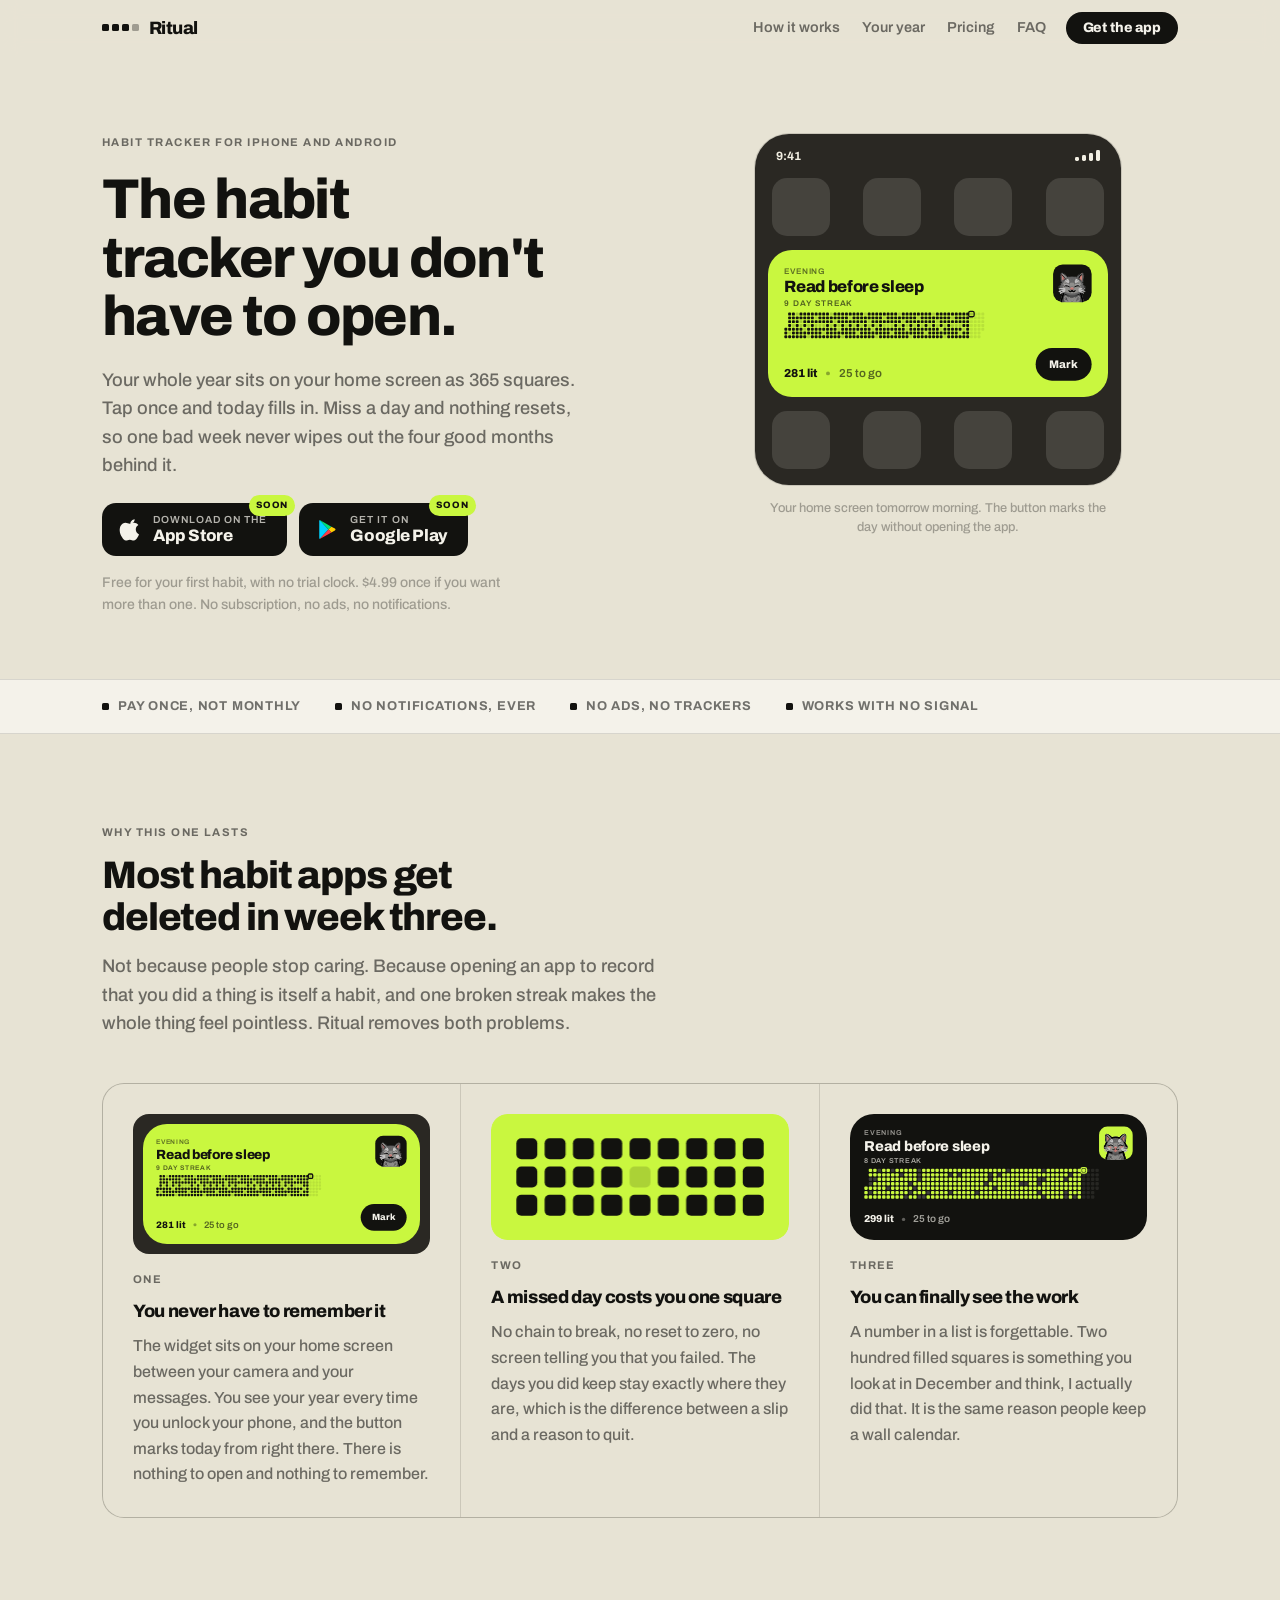
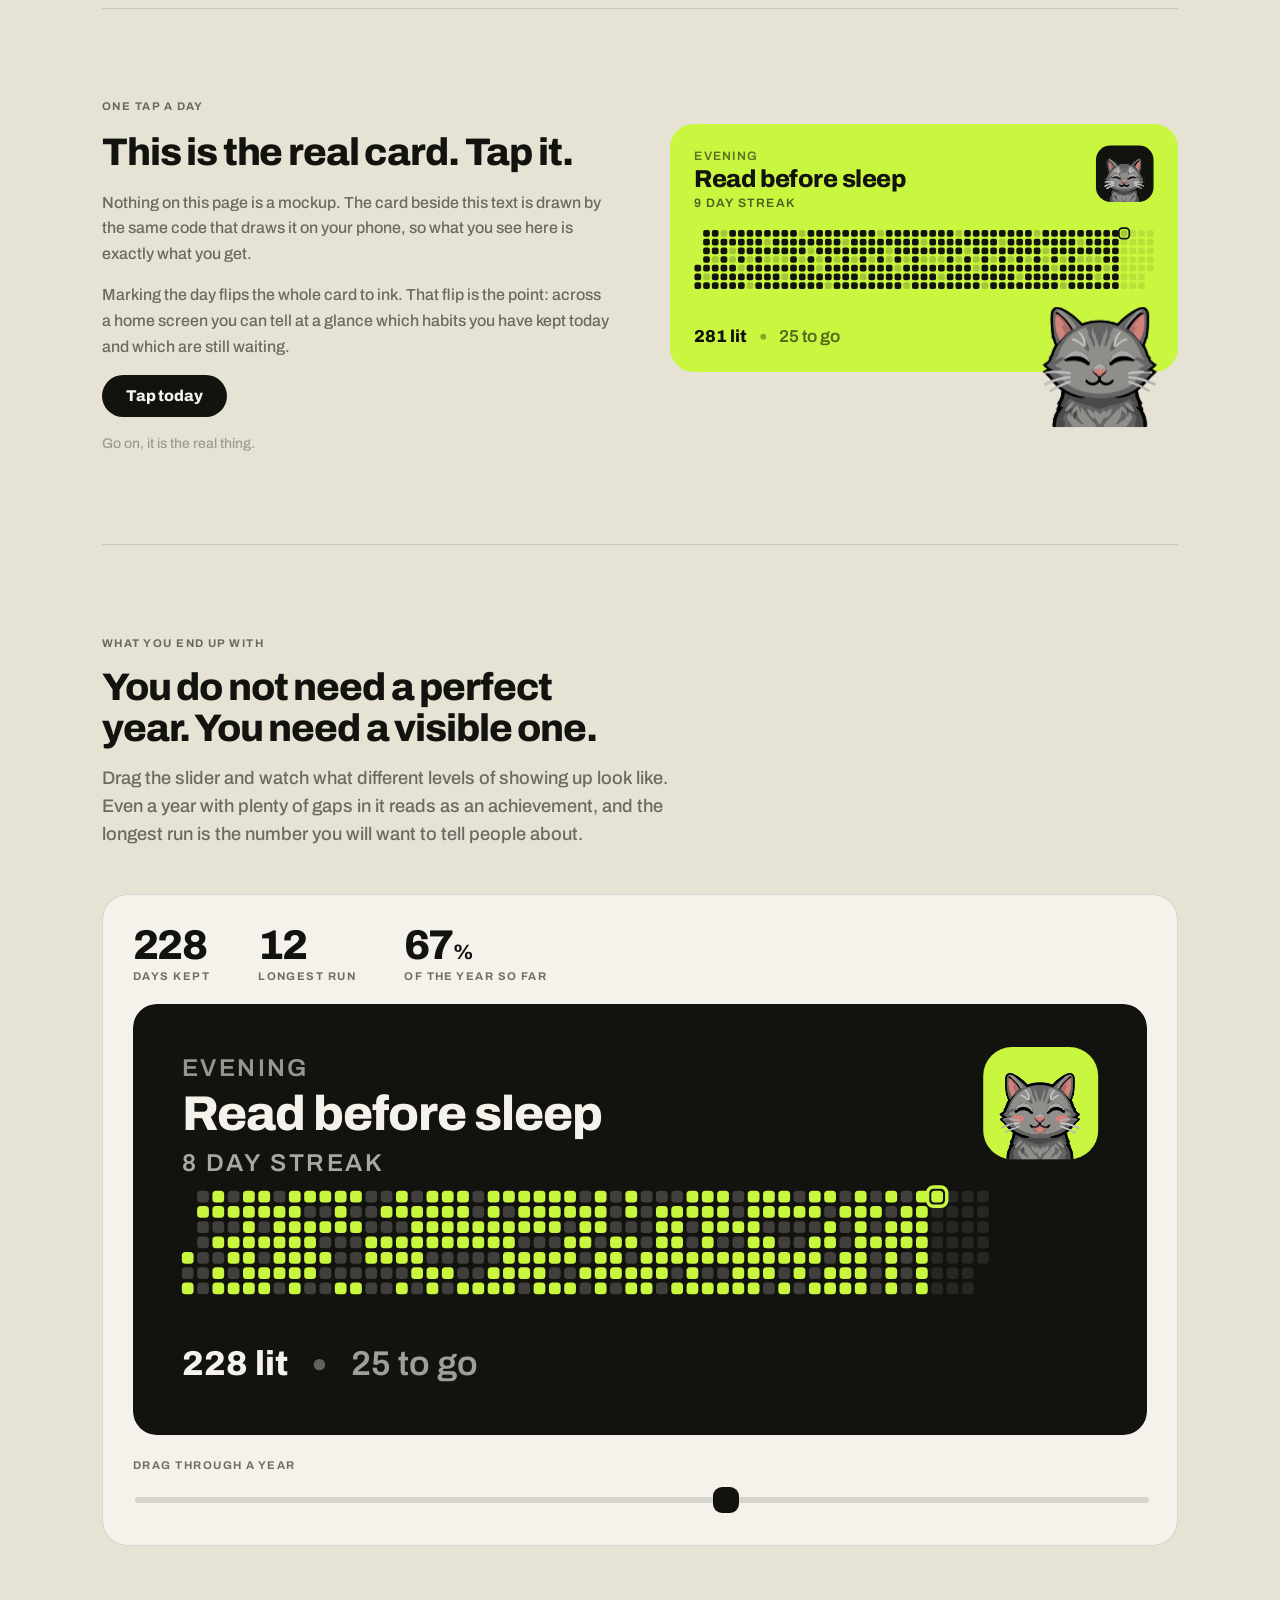
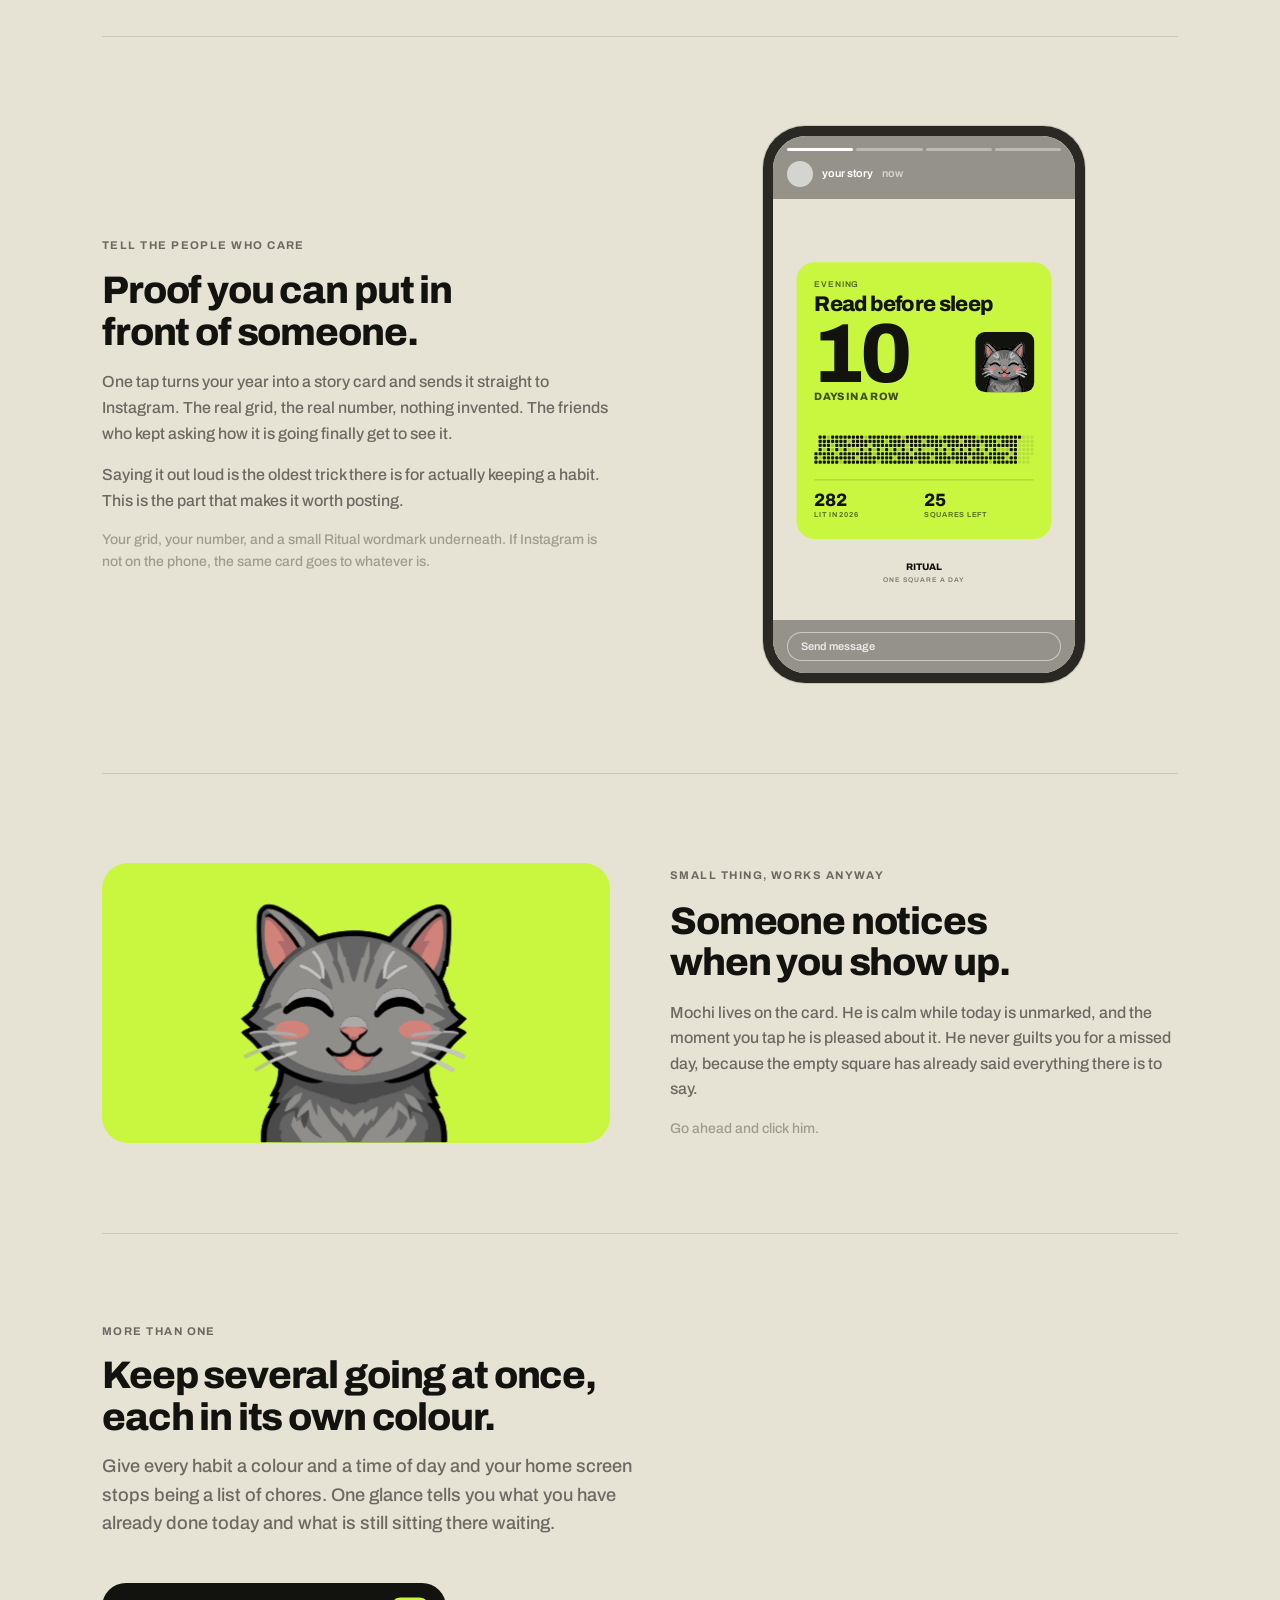
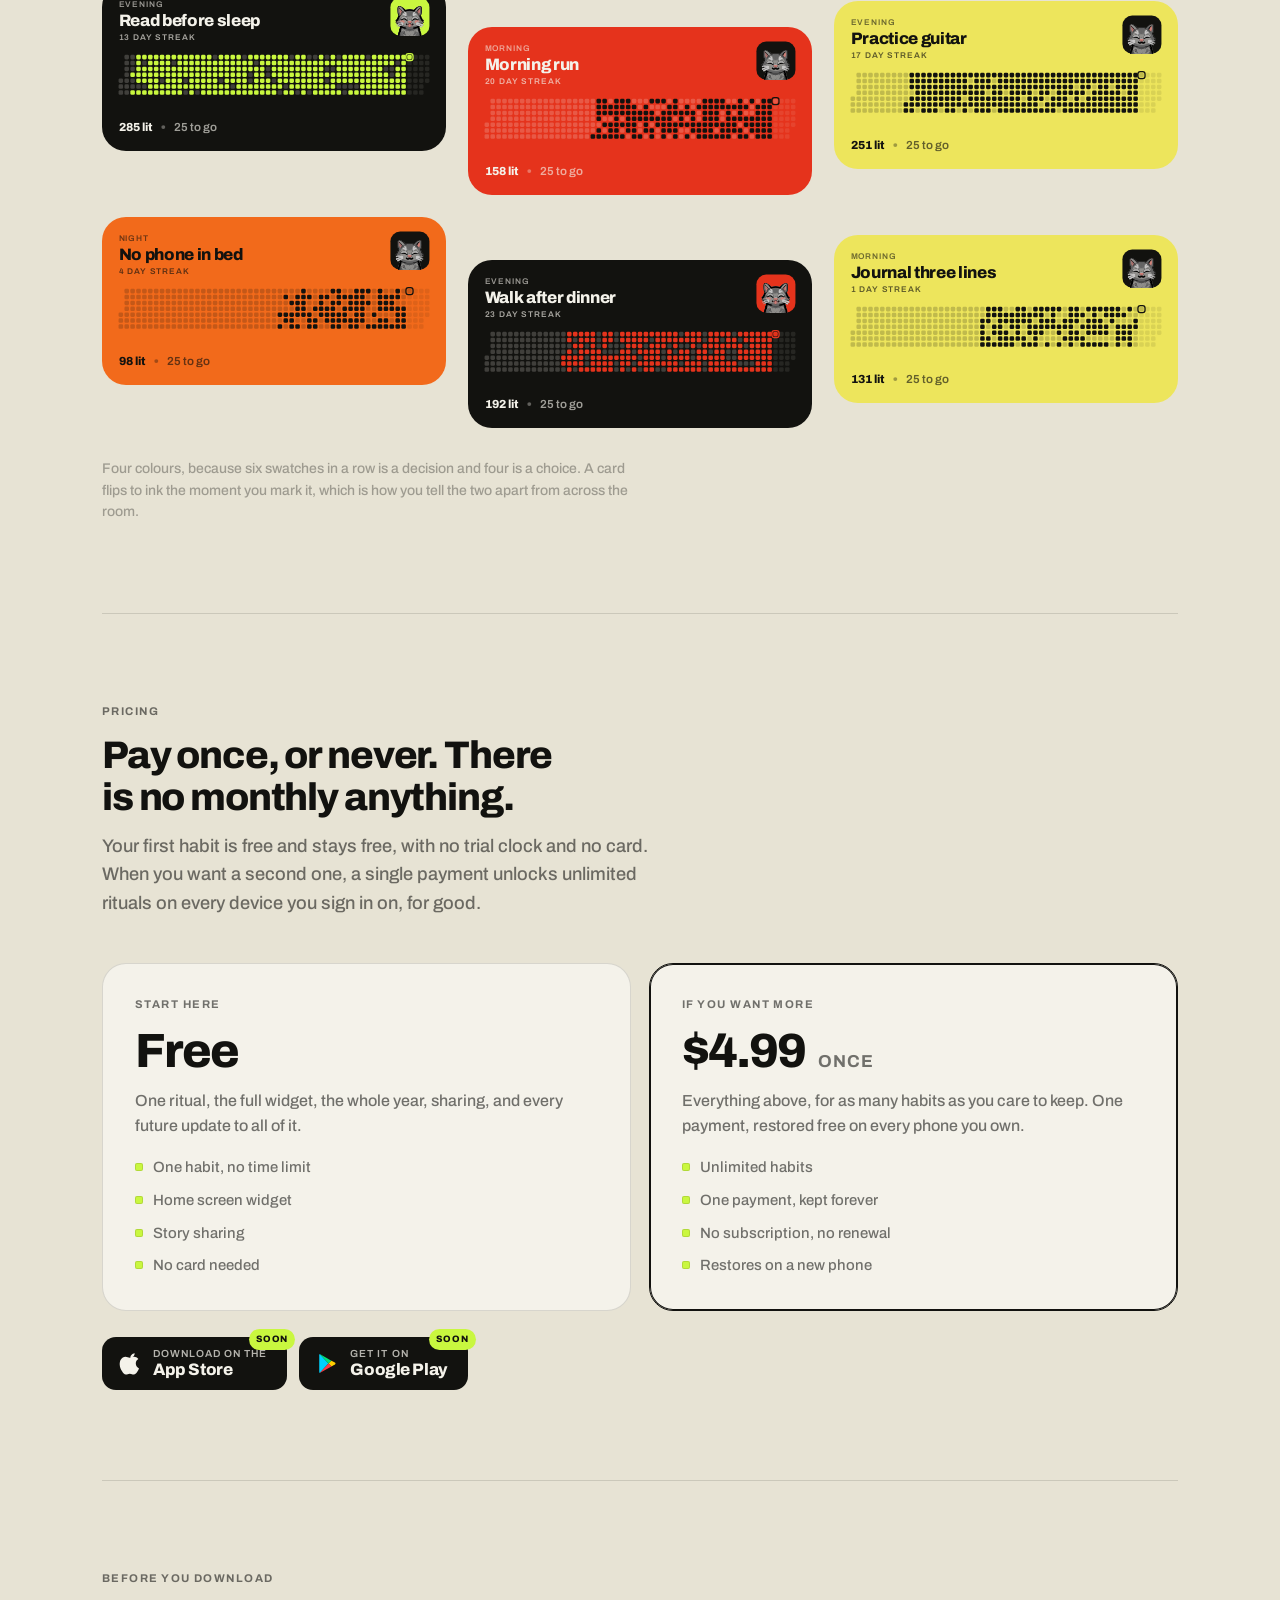
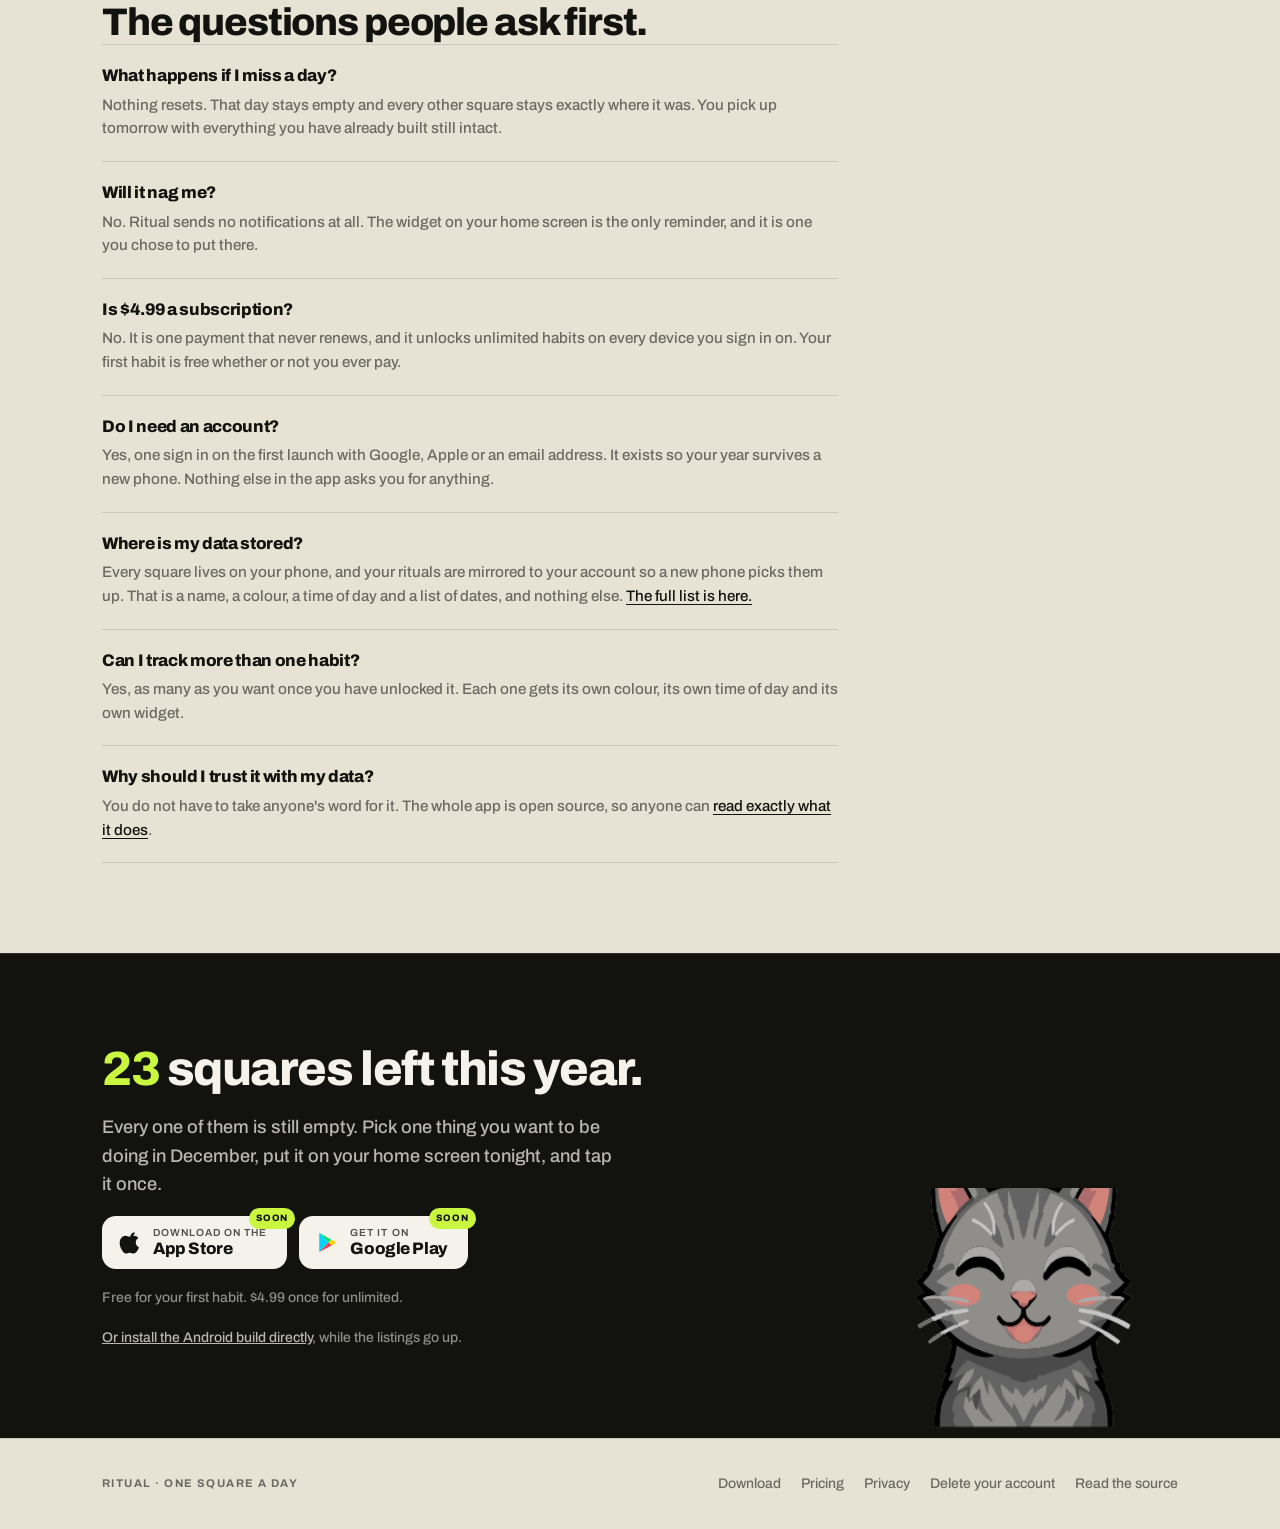
==== commit 9e23ce0a: "Give the page motion, a colour wall, and a phone to hold the story Six things.  Phone order. The her" ====
--- a/docs/index.html
+++ b/docs/index.html
@@ -19,6 +19,13 @@
 <link rel="preconnect" href="https://fonts.gstatic.com" crossorigin>
 <link rel="stylesheet" href="https://fonts.googleapis.com/css2?family=Archivo:wght@500;600;800&display=swap">
 <link rel="stylesheet" href="assets/site.css">
+<script>
+// Set before the first paint so nothing appears and then hides itself. A
+// viewer who asked for reduced motion never gets the class, so for them the
+// page is simply at rest.
+if (!matchMedia("(prefers-reduced-motion: reduce)").matches)
+  document.documentElement.classList.add("js");
+</script>
 </head>
 <body id="top">
 
@@ -46,7 +53,7 @@
 <!-- ── Hero: the promise, the proof, the two buttons ──────────────────── -->
 <section class="hero">
   <div class="wrap hero-grid">
-    <div class="hero-copy">
+    <div class="hero-copy" data-reveal>
       <p class="caps">Habit tracker for iPhone and Android</p>
       <h1>The habit tracker you don't have to open.</h1>
       <p class="lede">
@@ -54,7 +61,22 @@
         today fills in. Miss a day and nothing resets, so one bad week never
         wipes out the four good months behind it.
       </p>
-
+    </div>
+
+    <div class="hero-art" data-reveal>
+      <div class="phone" aria-label="A phone home screen with the Ritual widget on it">
+        <div class="bar-row">
+          <span>9:41</span>
+          <span class="bars" aria-hidden="true"><i style="height:4px"></i><i style="height:6px"></i><i style="height:8px"></i><i style="height:11px"></i></span>
+        </div>
+        <div class="icons" aria-hidden="true"><i></i><i></i><i></i><i></i></div>
+        <canvas id="wcard" class="widget-shot" aria-label="The Ritual widget: a year of squares, a streak, and a Mark button"></canvas>
+        <div class="icons" aria-hidden="true"><i></i><i></i><i></i><i></i></div>
+      </div>
+      <p class="caption">Your home screen tomorrow morning. The button marks the day without opening the app.</p>
+    </div>
+
+    <div class="hero-get" data-reveal>
       <div class="stores">
         <a class="store" data-store="appstore" href="#get">
           <svg viewBox="0 0 24 24" aria-hidden="true" class="glyph">
@@ -78,19 +100,6 @@
         more than one. No subscription, no ads, no notifications.
       </p>
     </div>
-
-    <div class="hero-art">
-      <div class="phone" aria-label="A phone home screen with the Ritual widget on it">
-        <div class="bar-row">
-          <span>9:41</span>
-          <span class="bars" aria-hidden="true"><i style="height:4px"></i><i style="height:6px"></i><i style="height:8px"></i><i style="height:11px"></i></span>
-        </div>
-        <div class="icons" aria-hidden="true"><i></i><i></i><i></i><i></i></div>
-        <canvas id="wcard" class="widget-shot" aria-label="The Ritual widget: a year of squares, a streak, and a Mark button"></canvas>
-        <div class="icons" aria-hidden="true"><i></i><i></i><i></i><i></i></div>
-      </div>
-      <p class="caption">Your home screen tomorrow morning. The button marks the day without opening the app.</p>
-    </div>
   </div>
 </section>
 
@@ -108,7 +117,7 @@
 
   <!-- ── The three reasons someone is still using it in June ─────────── -->
   <section id="how">
-    <div class="head">
+    <div class="head" data-reveal>
       <p class="caps">Why this one lasts</p>
       <h2>Most habit apps get deleted in week three.</h2>
       <p class="lede">
@@ -119,7 +128,10 @@
     </div>
 
     <div class="cards">
-      <article>
+      <article data-reveal>
+        <div class="shot dark">
+          <canvas id="c-home" aria-label="The widget on a home screen"></canvas>
+        </div>
         <p class="caps">One</p>
         <h3>You never have to remember it</h3>
         <p class="soft">
@@ -129,7 +141,10 @@
           and nothing to remember.
         </p>
       </article>
-      <article>
+      <article data-reveal>
+        <div class="shot">
+          <canvas id="c-gap" aria-label="A run of filled squares with one left empty"></canvas>
+        </div>
         <p class="caps">Two</p>
         <h3>A missed day costs you one square</h3>
         <p class="soft">
@@ -138,7 +153,10 @@
           the difference between a slip and a reason to quit.
         </p>
       </article>
-      <article>
+      <article data-reveal>
+        <div class="shot">
+          <canvas id="c-year" aria-label="A full year of filled squares"></canvas>
+        </div>
         <p class="caps">Three</p>
         <h3>You can finally see the work</h3>
         <p class="soft">
@@ -153,7 +171,7 @@
   <!-- ── The card, live. Letting someone tap it is the demo ──────────── -->
   <section id="try">
     <div class="split">
-      <div class="stack">
+      <div class="stack" data-reveal>
         <p class="caps">One tap a day</p>
         <h2>This is the real card. Tap it.</h2>
         <p class="soft">
@@ -170,7 +188,7 @@
         <p class="small faint" id="mark-line">Go on, it is the real thing.</p>
       </div>
 
-      <div class="stage">
+      <div class="stage" data-reveal>
         <div class="card-frame">
           <canvas id="card" class="card-live" role="button" tabindex="0"
                   aria-label="A ritual card. Activate to mark today."></canvas>
@@ -184,7 +202,7 @@
 
   <!-- ── The year, which is the actual product ───────────────────────── -->
   <section id="year">
-    <div class="head">
+    <div class="head" data-reveal>
       <p class="caps">What you end up with</p>
       <h2>You do not need a perfect year. You need a visible one.</h2>
       <p class="lede">
@@ -194,7 +212,7 @@
       </p>
     </div>
 
-    <div class="year-panel">
+    <div class="year-panel" data-reveal>
       <div class="tally">
         <p class="figure"><span id="fig-days">169</span><span class="caps">days kept</span></p>
         <p class="figure"><span id="fig-streak">10</span><span class="caps">longest run</span></p>
@@ -211,7 +229,7 @@
   <!-- ── Sharing, sold as proof rather than as a feature ─────────────── -->
   <section id="share">
     <div class="split">
-      <div class="stack">
+      <div class="stack" data-reveal>
         <p class="caps">Tell the people who care</p>
         <h2>Proof you can put in front of someone.</h2>
         <p class="soft">
@@ -229,7 +247,8 @@
         </p>
       </div>
 
-      <div class="story-holder">
+      <div class="story-holder" data-reveal>
+       <div class="story-phone">
         <div class="story" aria-label="The story card as it appears on Instagram">
           <div class="chrome top">
             <span class="segs" aria-hidden="true"><i class="on"></i><i></i><i></i><i></i></span>
@@ -244,6 +263,7 @@
             <span class="reply">Send message</span>
           </div>
         </div>
+       </div>
       </div>
     </div>
   </section>
@@ -251,10 +271,10 @@
   <!-- ── Mochi, kept brief and kept honest ───────────────────────────── -->
   <section id="mochi">
     <div class="split reverse">
-      <div class="mochi-slab">
+      <div class="mochi-slab" data-reveal>
         <canvas id="big-cat" role="button" tabindex="0" aria-label="Mochi. Activate to say hello."></canvas>
       </div>
-      <div class="stack">
+      <div class="stack" data-reveal>
         <p class="caps">Small thing, works anyway</p>
         <h2>Someone notices when you show up.</h2>
         <p class="soft">
@@ -268,9 +288,39 @@
     </div>
   </section>
 
+  <!-- ── Everything at once, in colour ───────────────────────────────
+       Placed here on purpose: seeing six of them is the argument for the
+       $4.99, and the section immediately after is where it is asked for. -->
+  <section id="many">
+    <div class="head" data-reveal>
+      <p class="caps">More than one</p>
+      <h2>Keep several going at once, each in its own colour.</h2>
+      <p class="lede">
+        Give every habit a colour and a time of day and your home screen
+        stops being a list of chores. One glance tells you what you have
+        already done today and what is still sitting there waiting.
+      </p>
+    </div>
+
+    <div class="collage" id="collage" data-reveal>
+      <div class="tile"><canvas id="m1" aria-label="Read before sleep, marked today"></canvas></div>
+      <div class="tile"><canvas id="m2" aria-label="Morning run"></canvas></div>
+      <div class="tile"><canvas id="m3" aria-label="Practice guitar"></canvas></div>
+      <div class="tile"><canvas id="m4" aria-label="No phone in bed"></canvas></div>
+      <div class="tile"><canvas id="m5" aria-label="Walk after dinner, marked today"></canvas></div>
+      <div class="tile"><canvas id="m6" aria-label="Journal three lines"></canvas></div>
+    </div>
+
+    <p class="small faint collage-note">
+      Four colours, because six swatches in a row is a decision and four is a
+      choice. A card flips to ink the moment you mark it, which is how you
+      tell the two apart from across the room.
+    </p>
+  </section>
+
   <!-- ── Price, stated so plainly it cannot be misread ───────────────── -->
   <section id="pricing">
-    <div class="head">
+    <div class="head" data-reveal>
       <p class="caps">Pricing</p>
       <h2>Pay once, or never. There is no monthly anything.</h2>
       <p class="lede">
@@ -280,7 +330,7 @@
       </p>
     </div>
 
-    <div class="price-grid">
+    <div class="price-grid" data-reveal>
       <article class="plan">
         <p class="caps">Start here</p>
         <p class="amount">Free</p>
@@ -326,7 +376,7 @@
 
   <!-- ── The questions that stop a download ──────────────────────────── -->
   <section id="faq">
-    <div class="head">
+    <div class="head" data-reveal>
       <p class="caps">Before you download</p>
       <h2>The questions people ask first.</h2>
     </div>
@@ -448,6 +498,7 @@
 "use strict";
 
 const $ = id => document.getElementById(id);
+const REDUCED = matchMedia("(prefers-reduced-motion: reduce)").matches;
 
 /* ── The two store links ───────────────────────────────────────────────
    Fill these in when the listings exist and every button on the page
@@ -458,8 +509,6 @@
   appstore: "",   // ← paste the App Store URL here
   play: "",       // ← paste the Google Play URL here
 };
-const APK = "https://github.com/ayan-pathak/ritual-habit-widget/releases/latest";
-
 const NAMES = { appstore: "the App Store", play: "Google Play" };
 
 document.querySelectorAll("[data-store]").forEach(a => {
@@ -478,8 +527,100 @@
   });
 });
 
-const apk = $("apk");
-if (apk) apk.href = APK;
+/* ── Coming into view ──────────────────────────────────────────────────
+   One observer per thing, disconnected the moment it fires: everything
+   here happens once and nothing needs watching afterwards. A viewer who
+   asked for reduced motion gets the finished state immediately. */
+function onView(node, fn, threshold) {
+  if (REDUCED || !("IntersectionObserver" in window)) { fn(); return; }
+  const io = new IntersectionObserver(entries => {
+    for (const e of entries) {
+      if (e.isIntersecting) { io.disconnect(); fn(); return; }
+    }
+  }, { threshold: threshold == null ? 0.25 : threshold, rootMargin: "0px 0px 90px 0px" });
+  io.observe(node);
+}
+
+document.querySelectorAll("[data-reveal]").forEach(el => {
+  onView(el, () => el.classList.add("in"), 0.12);
+});
+
+/* ── Cards that fill themselves in ─────────────────────────────────────
+   The grid is the product, so every card on this page draws itself
+   arriving rather than arriving drawn: the days land in order and the
+   tally counts up with them. */
+const shown = {};
+
+const empty = model => Object.assign({}, model, {
+  doneDaysOfYear: new Set(), totalDone: 0, streak: 0,
+});
+
+function animateCard(id, model, cfg, ms) {
+  const canvas = $(id);
+  if (REDUCED) { shown[id] = true; Ritual.paintCard(canvas, model, cfg); return; }
+  const days = Array.from(model.doneDaysOfYear).sort((a, b) => a - b);
+  const t0 = performance.now();
+  const frame = now => {
+    const k = Math.min((now - t0) / ms, 1);
+    const e = 1 - Math.pow(1 - k, 3);
+    const cut = Math.round(e * days.length);
+    Ritual.paintCard(canvas, Object.assign({}, model, {
+      doneDaysOfYear: new Set(days.slice(0, cut)),
+      totalDone: cut,
+      streak: Math.round(model.streak * e),
+    }), cfg);
+    if (k < 1) requestAnimationFrame(frame); else shown[id] = true;
+  };
+  requestAnimationFrame(frame);
+}
+
+/* ── One missed square, drawn large ────────────────────────────────────
+   Not a card render. The whole point of this picture is a single empty
+   cell, and at card scale a single cell is two pixels across. */
+const GAP_RATIO = 2.35, GAP_COLS = 9, GAP_ROWS = 3, GAP_MISS = 9 + 4;   // middle row, middle-ish
+
+function gapArt(k) {
+  const canvas = $("c-gap");
+  const w = canvas.clientWidth;
+  if (!w) return;
+  const dpr = window.devicePixelRatio || 1;
+  const h = Math.round(w / GAP_RATIO);
+  canvas.width = Math.round(w * dpr);
+  canvas.height = Math.round(h * dpr);
+  canvas.style.height = h + "px";
+  const ctx = canvas.getContext("2d");
+  ctx.setTransform(dpr, 0, 0, dpr, 0, 0);
+  ctx.clearRect(0, 0, w, h);
+
+  ctx.fillStyle = Ritual.LIME;
+  ctx.beginPath(); ctx.roundRect(0, 0, w, h, w * 0.055); ctx.fill();
+
+  const pad = w * 0.085;
+  const step = (w - pad * 2) / (GAP_COLS - 0.26);
+  const cell = step * 0.74;
+  const top = (h - (GAP_ROWS - 1) * step - cell) / 2;
+  const lit = Math.round(k * GAP_COLS * GAP_ROWS);
+  for (let r = 0; r < GAP_ROWS; r++) {
+    for (let c = 0; c < GAP_COLS; c++) {
+      const i = r * GAP_COLS + c;
+      ctx.fillStyle = (i < lit && i !== GAP_MISS) ? Ritual.INK : "rgba(18,18,15,.16)";
+      ctx.beginPath();
+      ctx.roundRect(pad + c * step, top + r * step, cell, cell, cell * 0.24);
+      ctx.fill();
+    }
+  }
+}
+
+function animateGap(ms) {
+  if (REDUCED) { shown["c-gap"] = true; gapArt(1); return; }
+  const t0 = performance.now();
+  const frame = now => {
+    const k = Math.min((now - t0) / ms, 1);
+    gapArt(1 - Math.pow(1 - k, 3));
+    if (k < 1) requestAnimationFrame(frame); else shown["c-gap"] = true;
+  };
+  requestAnimationFrame(frame);
+}
 
 /* ── The cats ──────────────────────────────────────────────────────────
    Three live rigs, each breathing on its own clock so they are never in
@@ -503,11 +644,20 @@
   bigCat.play(bigMood % 2 ? "mark" : "settle", bigMood % 2 ? "pleased" : "resting");
 });
 
+onView($("big-cat"), () => setTimeout(() => bigCat.play("mark", "pleased"), 420));
+onView($("end-cat"), () => setTimeout(() => endCat.play("mark", "pleased"), 420));
+
 /* ── The card you can tap ──────────────────────────────────────────────── */
+const WIDGET = { action: true, ratio: 361 / 156 };
+const YEAR_SHOT = { ratio: 353 / 150 };
+
 let marked = false;
+const cardModel = () => Ritual.demoModel({ marked, run: 9 });
+const widgetModel = () => Ritual.demoModel({ marked: false });
 
 function paintCard() {
-  Ritual.paintCard($("card"), Ritual.demoModel({ marked, run: 9 }));
+  const model = cardModel();
+  Ritual.paintCard($("card"), shown.card ? model : empty(model));
   $("mark-line").textContent = marked
     ? "Day marked, and nothing was at stake."
     : "Go on, it is the real thing.";
@@ -516,6 +666,7 @@
 
 function toggleMark() {
   marked = !marked;
+  shown.card = true;
   paintCard();
   marked ? cheerCat.play("mark", "pleased") : cheerCat.set("resting");
 }
@@ -565,20 +716,86 @@
   };
 }
 
+/* ── Six rituals, six different years ──────────────────────────────────
+   demoModel draws the same pattern every time, which is right for one card
+   and wrong for six side by side: identical grids in different colours read
+   as a swatch chart. Each of these gets its own seed, its own start date and
+   its own density, so the collage looks like six people's actual years. */
+const RITUALS = [
+  { id: "m1", title: "Read before sleep",  slot: "Evening", accent: 0, seed: 3,  span: .96, pct: .84, run: 9,  marked: true },
+  { id: "m2", title: "Morning run",        slot: "Morning", accent: 1, seed: 11, span: .62, pct: .71, run: 3 },
+  { id: "m3", title: "Practice guitar",    slot: "Evening", accent: 2, seed: 19, span: .81, pct: .9,  run: 14 },
+  { id: "m4", title: "No phone in bed",    slot: "Night",   accent: 3, seed: 27, span: .44, pct: .66, run: 5 },
+  { id: "m5", title: "Walk after dinner",  slot: "Evening", accent: 1, seed: 35, span: .73, pct: .78, run: 21, marked: true },
+  { id: "m6", title: "Journal three lines", slot: "Morning", accent: 2, seed: 43, span: .55, pct: .62, run: 2 },
+];
+
+function ritualModel(o) {
+  const now = new Date();
+  const year = now.getFullYear();
+  const jan = Date.UTC(year, 0, 1);
+  const today = Math.floor(Date.UTC(year, now.getMonth(), now.getDate()) / 86400000);
+  const doy = Math.floor((Date.UTC(year, now.getMonth(), now.getDate()) - jan) / 86400000) + 1;
+  const len = (year % 4 === 0 && year % 100 !== 0) || year % 400 === 0 ? 366 : 365;
+
+  const hash = d => {
+    const x = Math.sin(d * 127.1 + o.seed * 97.3) * 43758.5453;
+    return x - Math.floor(x);
+  };
+  const from = Math.max(1, Math.round(doy * (1 - o.span)));
+  const done = new Set();
+  for (let d = from; d <= doy; d++) if (hash(d) < o.pct) done.add(d);
+  for (let d = doy - o.run + 1; d <= doy; d++) if (d >= 1) done.add(d);
+  if (!o.marked) done.delete(doy);
+
+  let streak = 0;
+  for (let d = o.marked ? doy : doy - 1; d >= 1 && done.has(d); d--) streak++;
+
+  return {
+    title: o.title, slot: o.slot, accent: Ritual.accentAt(o.accent),
+    year, today, doneDaysOfYear: done, streak,
+    totalDone: done.size, remaining: len - doy,
+    doneToday: !!o.marked, mood: o.marked ? "pleased" : "resting",
+  };
+}
+
+const YEAR_TARGET = 66;
+
 function paintYear() {
   const y = yearModel(+$("scrub").value);
-  Ritual.paintCard($("year-card"), y.model, { ratio: 353 / 150 });
+  Ritual.paintCard($("year-card"), y.model, YEAR_SHOT);
   $("fig-days").textContent = String(y.days);
   $("fig-streak").textContent = String(y.best);
   $("fig-pct").innerHTML = Math.round(y.days / y.doy * 100) + '<span class="pct">%</span>';
 }
-$("scrub").addEventListener("input", paintYear);
-
-function paintRest() {
-  Ritual.paintCard($("wcard"), Ritual.demoModel({ marked: false }),
-                   { action: true, ratio: 361 / 156 });
-  const story = $("story");
-  Ritual.Story.paint(story, story.clientWidth * (Ritual.Story.H / Ritual.Story.W),
+$("scrub").addEventListener("input", () => { shown.year = true; paintYear(); });
+
+/** The panel arrives at its floor and climbs, which says drag me. */
+function animateYear(ms) {
+  const el = $("scrub"), from = +el.min, to = YEAR_TARGET;
+  if (REDUCED) { el.value = String(to); shown.year = true; paintYear(); return; }
+  const t0 = performance.now();
+  const frame = now => {
+    const k = Math.min((now - t0) / ms, 1);
+    const e = 1 - Math.pow(1 - k, 3);
+    if (!shown.year) {
+      el.value = String(Math.round(from + (to - from) * e));
+      paintYear();
+    }
+    if (k < 1) requestAnimationFrame(frame); else shown.year = true;
+  };
+  requestAnimationFrame(frame);
+}
+
+/* ── The story, in its Instagram frame ─────────────────────────────────
+   Sized off the frame rather than off the canvas: a canvas with no CSS
+   width reports whatever its last width attribute was, which is how the
+   card ended up narrower than the phone around it. */
+function paintStory() {
+  const frame = document.querySelector(".story");
+  const w = frame.clientWidth;
+  if (!w) return;
+  Ritual.Story.paint($("story"), w * (Ritual.Story.H / Ritual.Story.W),
                      Ritual.demoModel({ marked: true }));
 }
 
@@ -591,15 +808,74 @@
   (Date.UTC(thisYear, now.getMonth(), now.getDate()) - Date.UTC(thisYear, 0, 1)) / 86400000) + 1;
 const yearLength =
   (thisYear % 4 === 0 && thisYear % 100 !== 0) || thisYear % 400 === 0 ? 366 : 365;
-$("left").textContent = String(yearLength - dayOfYear);
-
-function paintAll() { paintCard(); paintYear(); paintRest(); }
+const LEFT = yearLength - dayOfYear;
+$("left").textContent = String(LEFT);
+
+/* ── Small dynamics ────────────────────────────────────────────────────
+   The bar earns its rule once the page has actually moved, and the number
+   in the close counts itself up, because a number that arrives is read and
+   a number that is simply there is skipped. */
+const bar = document.querySelector(".bar");
+const onScroll = () => bar.classList.toggle("stuck", scrollY > 8);
+addEventListener("scroll", onScroll, { passive: true });
+onScroll();
+
+function countTo(el, to, ms) {
+  if (REDUCED) { el.textContent = String(to); return; }
+  const t0 = performance.now();
+  const frame = now => {
+    const k = Math.min((now - t0) / ms, 1);
+    el.textContent = String(Math.round(to * (1 - Math.pow(1 - k, 3))));
+    if (k < 1) requestAnimationFrame(frame);
+  };
+  requestAnimationFrame(frame);
+}
+onView($("left"), () => countTo($("left"), LEFT, 1200), 0.6);
+
+/* ── First paint, then the animations ──────────────────────────────────
+   Everything is painted empty first so the page never moves under the
+   reader when a canvas finds its height. */
+function paintAll() {
+  const wm = widgetModel();
+  Ritual.paintCard($("wcard"),  shown.wcard ? wm : empty(wm), WIDGET);
+  Ritual.paintCard($("c-home"), shown["c-home"] ? wm : empty(wm), WIDGET);
+  const ym = yearModel(88).model;
+  Ritual.paintCard($("c-year"), shown["c-year"] ? ym : empty(ym), YEAR_SHOT);
+  gapArt(shown["c-gap"] ? 1 : 0);
+  for (const r of RITUALS) {
+    const m = ritualModel(r);
+    Ritual.paintCard($(r.id), shown[r.id] ? m : empty(m));
+  }
+  paintCard();
+  paintYear();
+  paintStory();
+}
+
+function start() {
+  $("scrub").value = $("scrub").min;
+  paintAll();
+
+  // The hero is already on screen, so it plays at once.
+  animateCard("wcard", widgetModel(), WIDGET, 1500);
+
+  onView($("c-home"), () => animateCard("c-home", widgetModel(), WIDGET, 1200));
+  onView($("c-gap"),  () => animateGap(900));
+  onView($("c-year"), () => animateCard("c-year", yearModel(88).model, YEAR_SHOT, 1400));
+  onView($("card"),   () => animateCard("card", cardModel(), null, 1300), 0.35);
+  onView($("year-card"), () => animateYear(1600), 0.3);
+
+  // The collage lands one card at a time, left to right, so it reads as six
+  // separate habits rather than one picture fading up.
+  onView($("collage"), () => RITUALS.forEach((r, i) => {
+    setTimeout(() => animateCard(r.id, ritualModel(r), null, 1000), i * 130);
+  }), 0.12);
+}
 
 // Nothing draws until Archivo is real, or every card measures the wrong text.
 const ready = document.fonts
   ? document.fonts.load("800 17px Archivo").then(() => document.fonts.ready)
   : Promise.resolve();
-ready.then(paintAll, paintAll);
+ready.then(start, start);
 
 let resizing;
 addEventListener("resize", () => {
--- a/docs/assets/site.css
+++ b/docs/assets/site.css
@@ -29,6 +29,14 @@
   --butter: #EDE55C;
   --orange: #F26A1B;
   --on-lime: #12120F;
+
+  /* Fixed in both themes. The close is a dark band the way the app's own
+     colour blocks are: --ink flips with the theme, so a band built on it
+     turns cream in dark mode and takes its white text down with it. */
+  --slab:    #12120F;
+  --on-slab: #F4F2EA;
+  --on-slab-soft:  rgba(244, 242, 234, .74);
+  --on-slab-faint: rgba(244, 242, 234, .55);
 
   --gutter: 22px;
   --measure: 36rem;
@@ -138,6 +146,29 @@
 @media (max-width: 860px) { .split { grid-template-columns: minmax(0, 1fr); } }
 @media (max-width: 860px) { .split.reverse > :first-child { order: 2; } }
 
+/* ── Arriving ──────────────────────────────────────────────────────────
+   The .js class is set in the head, before the first paint, and only for a
+   viewer who has not asked for less motion. Without it every rule here is
+   inert and the page renders finished. */
+.js [data-reveal] { opacity: 0; transform: translateY(18px); }
+.js [data-reveal].in {
+  opacity: 1; transform: none;
+  transition: opacity .6s ease, transform .75s cubic-bezier(.2, .75, .25, 1);
+}
+
+/* The first screen deals itself out rather than arriving all at once: claim,
+   then the thing itself, then the buttons, which is also the order it wants
+   to be read in. */
+.js .hero-copy[data-reveal] { transition-delay: .04s; }
+.js .hero-art[data-reveal]  { transition-delay: .2s; }
+.js .hero-get[data-reveal]  { transition-delay: .34s; }
+
+/* A section's text leads its picture by a beat. */
+.js .split .stack[data-reveal] { transition-delay: .06s; }
+.js .split .stage[data-reveal],
+.js .split .story-holder[data-reveal],
+.js .split .mochi-slab[data-reveal] { transition-delay: .16s; }
+
 /* ── Buttons ───────────────────────────────────────────────────────────── */
 .btn {
   display: inline-flex; align-items: center; justify-content: center;
@@ -147,6 +178,8 @@
   letter-spacing: -0.01em; text-decoration: none; cursor: pointer;
 }
 .btn.tight { padding: 9px 17px; font-size: .86rem; }
+.btn { transition: transform .16s ease; }
+.btn:hover { transform: translateY(-1px); }
 .btn:active { transform: translateY(1px); }
 
 /* ── Store buttons ─────────────────────────────────────────────────────
@@ -171,10 +204,12 @@
   letter-spacing: .1em; text-transform: uppercase; opacity: .72;
 }
 .store b { font-size: 1.04rem; font-weight: 800; letter-spacing: -0.025em; }
+.store { transition: transform .16s ease; }
+.store:hover { transform: translateY(-2px); }
 .store:active { transform: translateY(1px); }
 
-/* Paper on ink, for the dark close. */
-.store.light { background: var(--surface); color: var(--ink); }
+/* Paper on ink, for the dark close. Fixed, because the band it sits on is. */
+.store.light { background: var(--on-slab); color: var(--slab); }
 
 /* Until a listing exists. Better than a button that silently does nothing. */
 .store[data-soon]::after {
@@ -184,6 +219,12 @@
   font-size: .58rem; font-weight: 800; letter-spacing: .1em;
   text-transform: uppercase;
   padding: 3px 7px; border-radius: 999px;
+  animation: soon 3.4s ease-in-out infinite;
+}
+@keyframes soon {
+  0%, 82%, 100% { transform: none; }
+  88%           { transform: translateY(-2px) rotate(-3deg); }
+  94%           { transform: translateY(0) rotate(2deg); }
 }
 
 /* ── Sticky bar ────────────────────────────────────────────────────────── */
@@ -191,8 +232,24 @@
   position: sticky; top: 0; z-index: 20;
   background: var(--bar-bg);
   backdrop-filter: blur(10px);
-  border-bottom: 1px solid var(--rule);
-}
+  border-bottom: 1px solid transparent;
+  transition: border-color .25s ease, box-shadow .25s ease;
+}
+/* Only once the page has moved under it: a rule under the bar at the top of
+   an untouched page is a line for its own sake. */
+.bar.stuck {
+  border-bottom-color: var(--rule);
+  box-shadow: 0 6px 20px -18px rgba(18, 18, 15, .7);
+}
+
+/* The mark is the product in miniature, so it keeps a day now and then. */
+.brand .mark i:nth-child(4) { animation: keepaday 9s ease-in-out infinite; }
+@keyframes keepaday {
+  0%, 62%   { background: var(--ink-faint); transform: none; }
+  68%       { background: var(--ink); transform: scale(1.35); }
+  74%, 100% { background: var(--ink); transform: none; }
+}
+.brand:hover .mark i { background: var(--ink); transition: background .18s ease; }
 .bar-inner {
   display: flex; align-items: center; gap: 20px;
   padding-block: 12px;
@@ -220,21 +277,29 @@
    sold. */
 .hero { padding-block: clamp(44px, 6vw, 84px) clamp(40px, 5vw, 72px); }
 .hero-grid {
-  display: grid; gap: clamp(34px, 5vw, 64px);
+  display: grid;
+  gap: 24px clamp(34px, 5vw, 64px);
   grid-template-columns: minmax(0, 1.05fr) minmax(0, .95fr);
-  align-items: center;
-}
-.hero-copy { display: flex; flex-direction: column; gap: 20px; align-items: flex-start; }
+  grid-template-areas: "copy art" "get art";
+  align-content: center;
+}
+.hero-copy { grid-area: copy; display: flex; flex-direction: column; gap: 20px; align-items: flex-start; }
 .hero-copy .lede { max-width: 30rem; }
+.hero-get { grid-area: get; display: flex; flex-direction: column; gap: 16px; align-items: flex-start; }
 .hero-fine { max-width: 26rem; }
-.hero-art { display: flex; flex-direction: column; align-items: center; gap: 14px; }
+.hero-art { grid-area: art; display: flex; flex-direction: column; align-items: center; gap: 14px; }
 .caption {
   font-size: .8rem; color: var(--ink-faint); text-align: center;
   max-width: 21rem; line-height: 1.5;
 }
+/* On a phone: what it is, then what it looks like, then the two buttons. */
 @media (max-width: 860px) {
-  .hero-grid { grid-template-columns: minmax(0, 1fr); }
-  .hero-art { order: 2; }
+  .hero-grid {
+    grid-template-columns: minmax(0, 1fr);
+    grid-template-areas: "copy" "art" "get";
+    gap: 28px;
+  }
+  .hero-art { margin-inline: auto; }
 }
 
 /* ── Trust strip ───────────────────────────────────────────────────────── */
@@ -321,6 +386,8 @@
   width: 100%; background: transparent; cursor: grab; height: 26px;
 }
 .scrub input:active { cursor: grabbing; }
+.scrub input::-webkit-slider-thumb { transition: transform .15s ease; }
+.scrub input:hover::-webkit-slider-thumb { transform: scale(1.08); }
 .scrub input::-webkit-slider-runnable-track {
   height: 6px; border-radius: 999px; background: var(--rule);
 }
@@ -349,8 +416,15 @@
   background: var(--page);
   padding: clamp(22px, 2.6vw, 30px);
   display: flex; flex-direction: column; gap: 11px;
-}
+  transition: background .25s ease;
+}
+.cards article:hover { background: var(--surface); }
+.shot { transition: transform .3s cubic-bezier(.2, .75, .25, 1); }
+.cards article:hover .shot { transform: translateY(-3px); }
 .cards article p:last-child { max-width: none; }
+.shot { border-radius: 16px; overflow: hidden; margin-bottom: 6px; }
+.shot canvas { width: 100%; display: block; border-radius: 12px; }
+.shot.dark { background: #2A2823; padding: 10px; }
 @media (max-width: 860px) { .cards { grid-template-columns: minmax(0, 1fr); } }
 
 /* ── Mochi's slab ──────────────────────────────────────────────────────
@@ -365,18 +439,27 @@
 }
 .mochi-slab canvas { height: 86%; width: auto; cursor: pointer; }
 
-/* ── Sharing ───────────────────────────────────────────────────────────── */
+/* ── Sharing ───────────────────────────────────────────────────────────
+   In a phone, because the story card is cream and so is this page: without
+   a device around it the frame is simply not there, and Instagram's own
+   chrome reads as two grey bars floating in the margin. */
 .story-holder { display: flex; justify-content: center; }
+.story-phone {
+  width: min(322px, 100%);
+  background: #2A2823;
+  border-radius: 42px;
+  padding: 10px;
+  box-shadow: 0 0 0 1px rgba(18, 18, 15, .14);
+}
 .story {
-  position: relative; width: min(330px, 100%);
-  border-radius: 20px; overflow: hidden;
+  position: relative; width: 100%;
+  border-radius: 33px; overflow: hidden;
   background: var(--page);
-  box-shadow: inset 0 0 0 1.5px var(--rule);
 }
 .story .chrome {
   position: absolute; left: 0; right: 0;
   padding: 12px 14px; display: flex; flex-direction: column; gap: 10px;
-  background: rgba(18, 18, 15, .42);
+  background: rgba(18, 18, 15, .38);
 }
 .story .chrome.top { top: 0; }
 .story .chrome.bottom { bottom: 0; flex-direction: row; align-items: center; gap: 12px; }
@@ -393,6 +476,36 @@
   font: 600 11px/1 Archivo, system-ui, sans-serif; color: rgba(255,255,255,.8);
 }
 
+/* ── The collage ───────────────────────────────────────────────────────
+   Staggered rather than aligned: a tidy grid of six cards reads as a
+   catalogue, and the point here is a wall of colour. */
+.collage {
+  display: grid;
+  gap: clamp(14px, 1.8vw, 22px);
+  grid-template-columns: repeat(3, minmax(0, 1fr));
+  align-items: start;
+}
+.collage .tile:nth-child(3n + 2) { margin-top: clamp(20px, 3.4vw, 46px); }
+.collage .tile:nth-child(3n + 3) { margin-top: clamp(8px, 1.4vw, 20px); }
+.collage canvas { width: 100%; display: block; border-radius: 18px; }
+.collage .tile { transition: transform .3s cubic-bezier(.2, .75, .25, 1); }
+.collage .tile:hover { transform: translateY(-5px); }
+.collage-note { margin-top: clamp(20px, 3vw, 30px); max-width: 34rem; }
+
+@media (max-width: 900px) {
+  .collage { grid-template-columns: repeat(2, minmax(0, 1fr)); }
+  .collage .tile:nth-child(3n + 2),
+  .collage .tile:nth-child(3n + 3) { margin-top: 0; }
+  .collage .tile:nth-child(2n) { margin-top: clamp(18px, 4vw, 34px); }
+}
+/* One column below this, and four cards instead of six: the point is made
+   by the fourth and the other two are scrolling. */
+@media (max-width: 620px) {
+  .collage { grid-template-columns: minmax(0, 1fr); }
+  .collage .tile:nth-child(2n) { margin-top: 0; }
+  .collage .tile:nth-child(n + 5) { display: none; }
+}
+
 /* ── Pricing ───────────────────────────────────────────────────────────
    Two plans side by side and nothing else on the screen, because the only
    question here is which of the two you are. */
@@ -410,6 +523,8 @@
   padding: clamp(22px, 3vw, 32px);
   display: flex; flex-direction: column; gap: 13px;
 }
+.plan { transition: transform .3s cubic-bezier(.2, .75, .25, 1); }
+.plan:hover { transform: translateY(-4px); }
 .plan.lift { border-color: var(--ink); box-shadow: inset 0 0 0 1px var(--ink); }
 .plan .amount {
   font-size: clamp(2.2rem, 5vw, 3rem); font-weight: 800;
@@ -446,9 +561,9 @@
    going dark here is the visual equivalent of lowering your voice for the
    ask. */
 .cta {
-  background: var(--ink);
-  color: var(--on-ink);
-  border-top: 1px solid var(--rule);
+  background: var(--slab);
+  color: var(--on-slab);
+  border-top: 1px solid rgba(244, 242, 234, .14);
   /* No bottom padding: the cat stands on the bottom edge of the band the way
      he stands on the bottom edge of everything else in the app. The copy
      carries its own padding instead. */
@@ -463,10 +578,11 @@
   display: flex; flex-direction: column; gap: 18px; align-items: flex-start;
   padding-bottom: clamp(52px, 7vw, 92px);
 }
-.cta h2 { color: var(--on-ink); font-size: clamp(2rem, 4.6vw, 3rem); }
+.cta h2 { color: var(--on-slab); font-size: clamp(2rem, 4.6vw, 3rem); }
 .cta h2 #left { color: var(--lime); }
-.cta .lede { color: rgba(244, 242, 234, .72); max-width: 32rem; }
-.cta-fine { color: rgba(244, 242, 234, .5); }
+.cta .lede { color: var(--on-slab-soft); max-width: 32rem; }
+.cta-fine { color: var(--on-slab-faint); }
+.cta-fine a { color: var(--on-slab-soft); }
 .cta-cat { height: clamp(170px, 22vw, 250px); display: flex; align-items: flex-end; justify-content: center; }
 .cta-cat canvas { height: 100%; width: auto; }
 @media (max-width: 760px) {
@@ -512,4 +628,5 @@
 @media (prefers-reduced-motion: reduce) {
   html { scroll-behavior: auto; }
   * { animation: none !important; transition: none !important; }
-}
+  [data-reveal] { opacity: 1 !important; transform: none !important; }
+}
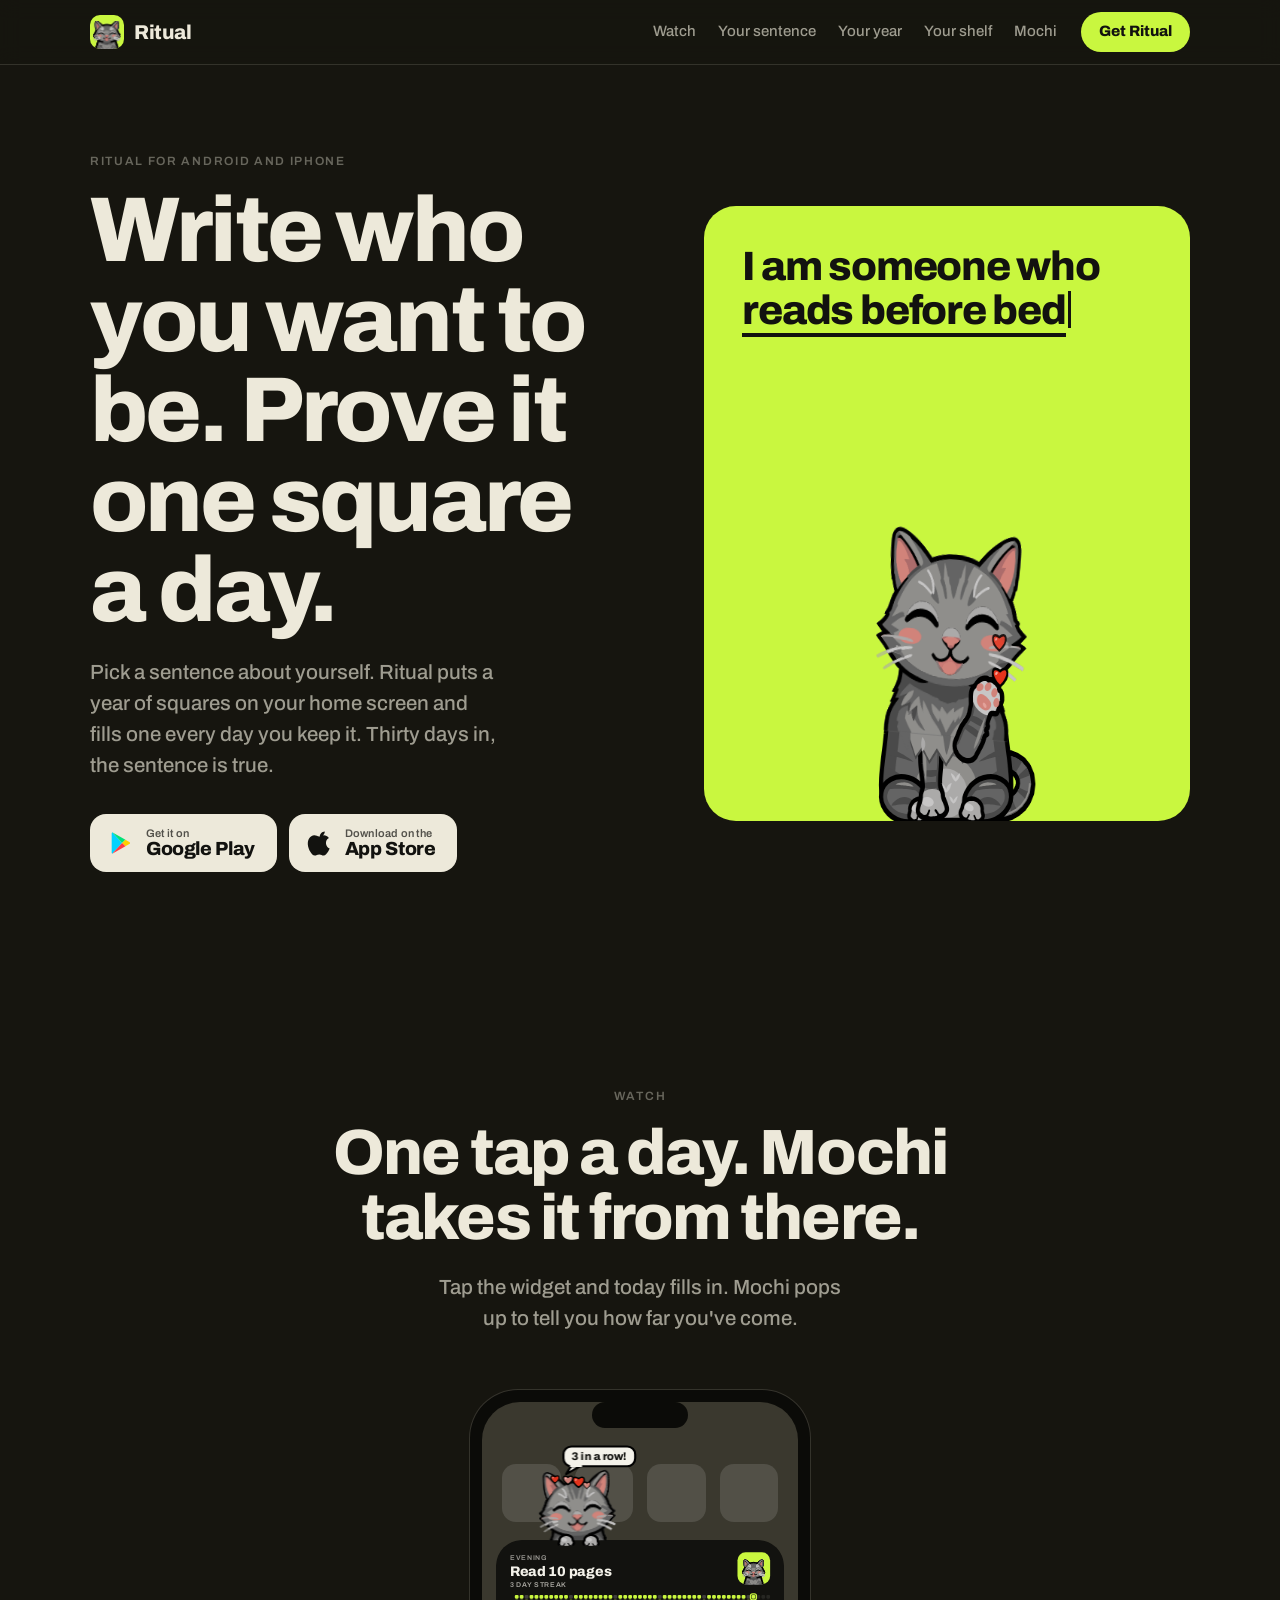
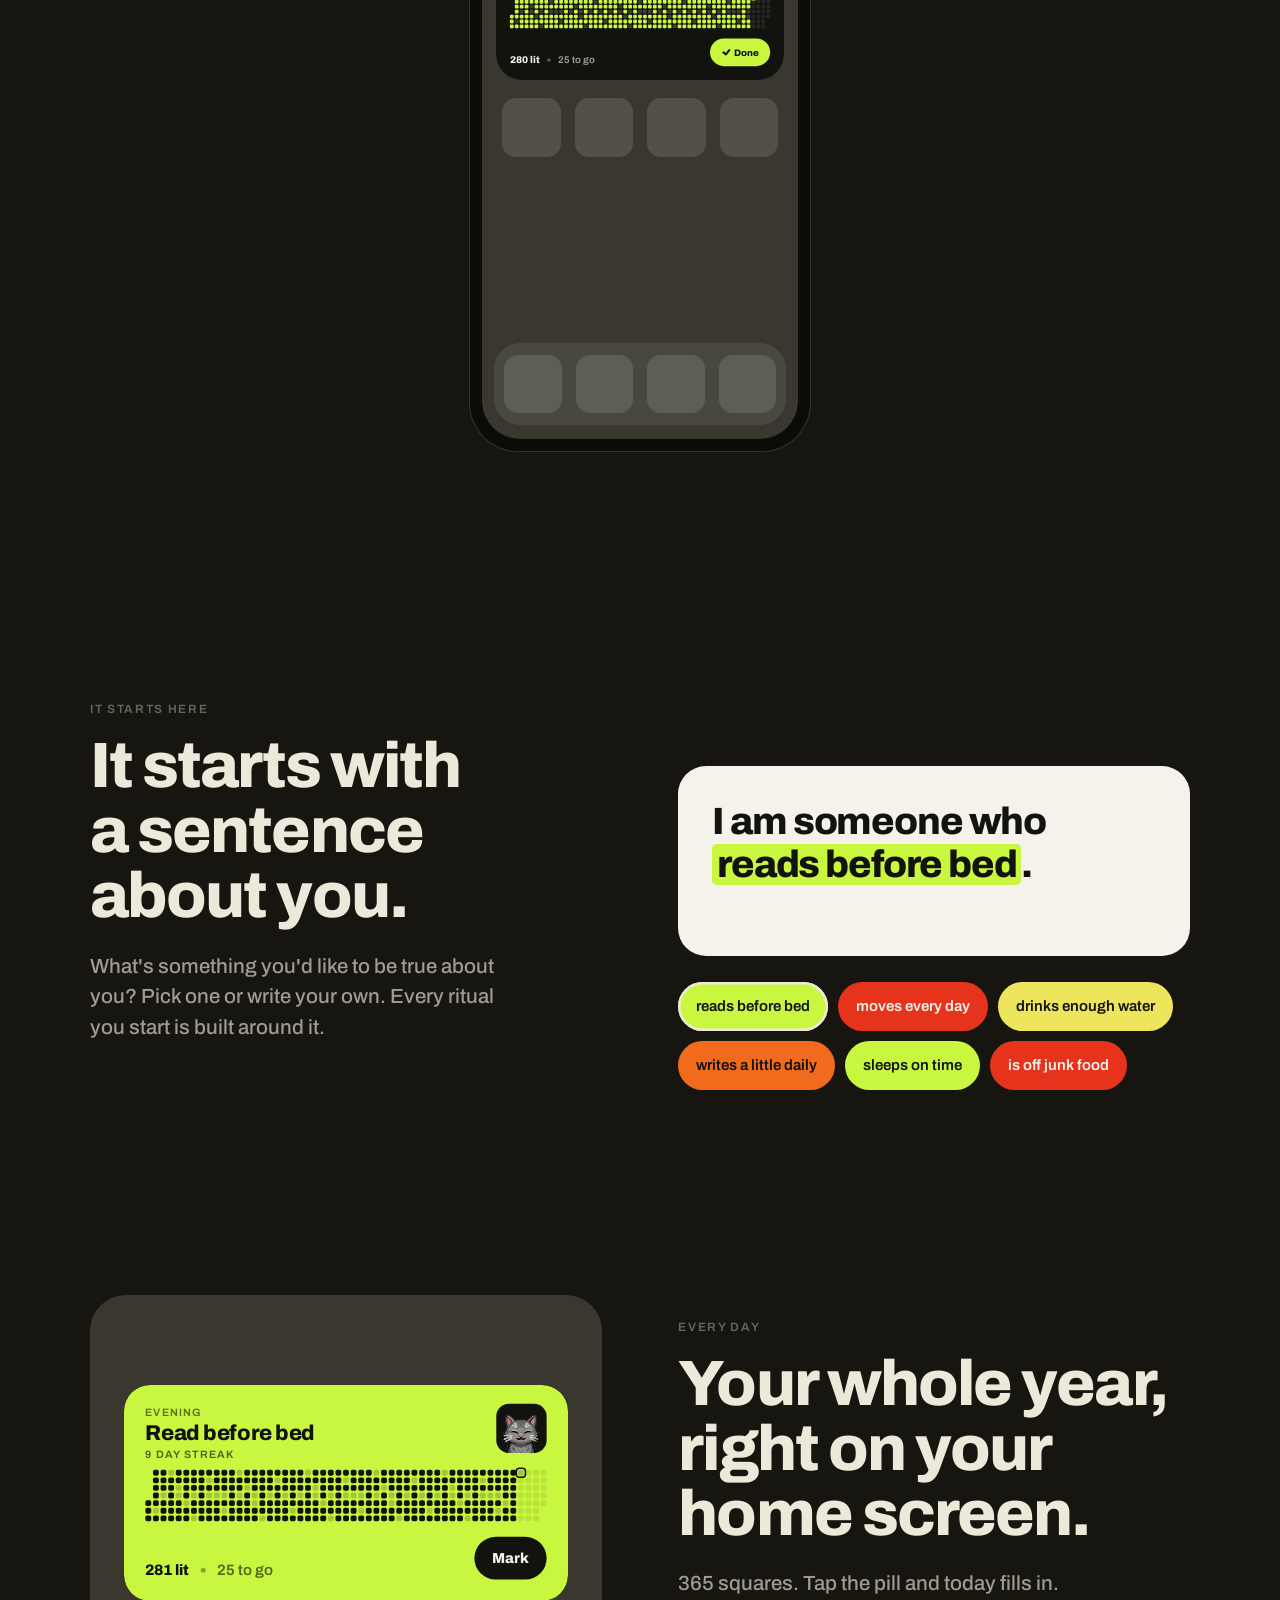
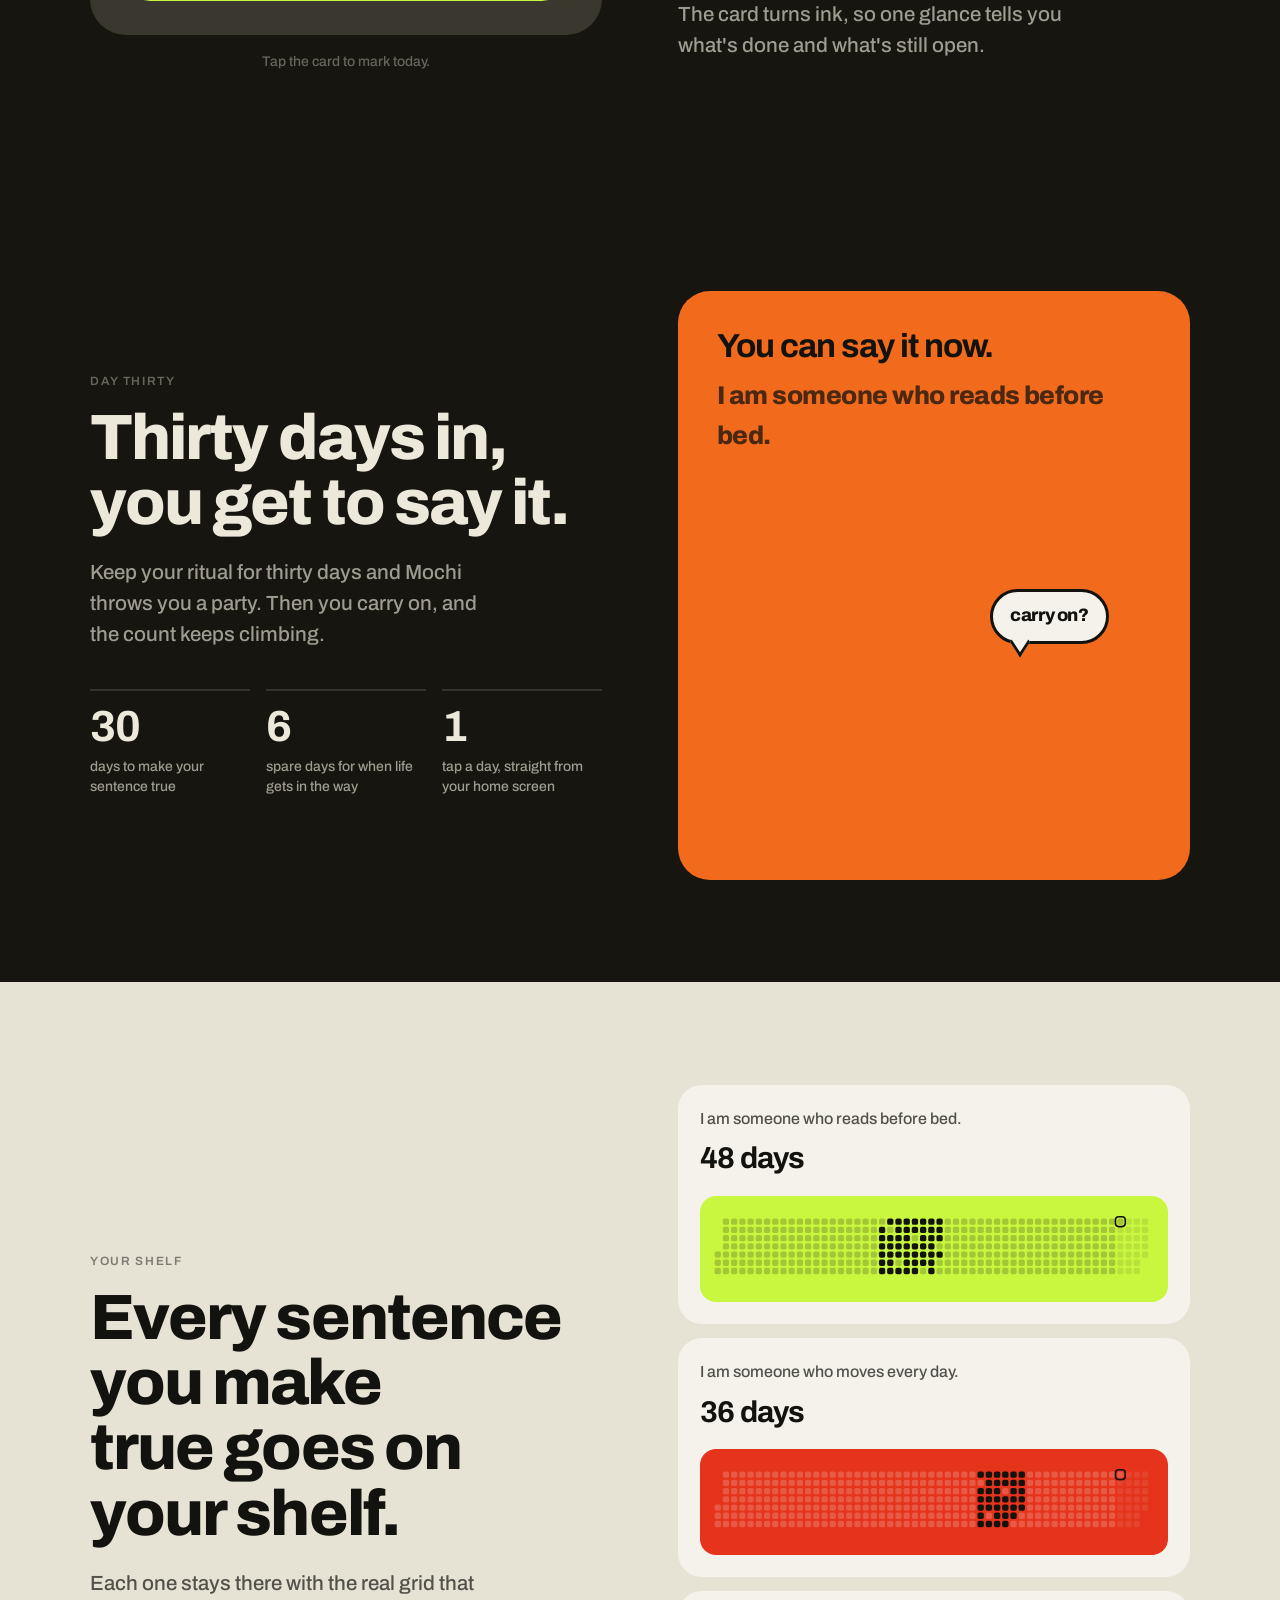
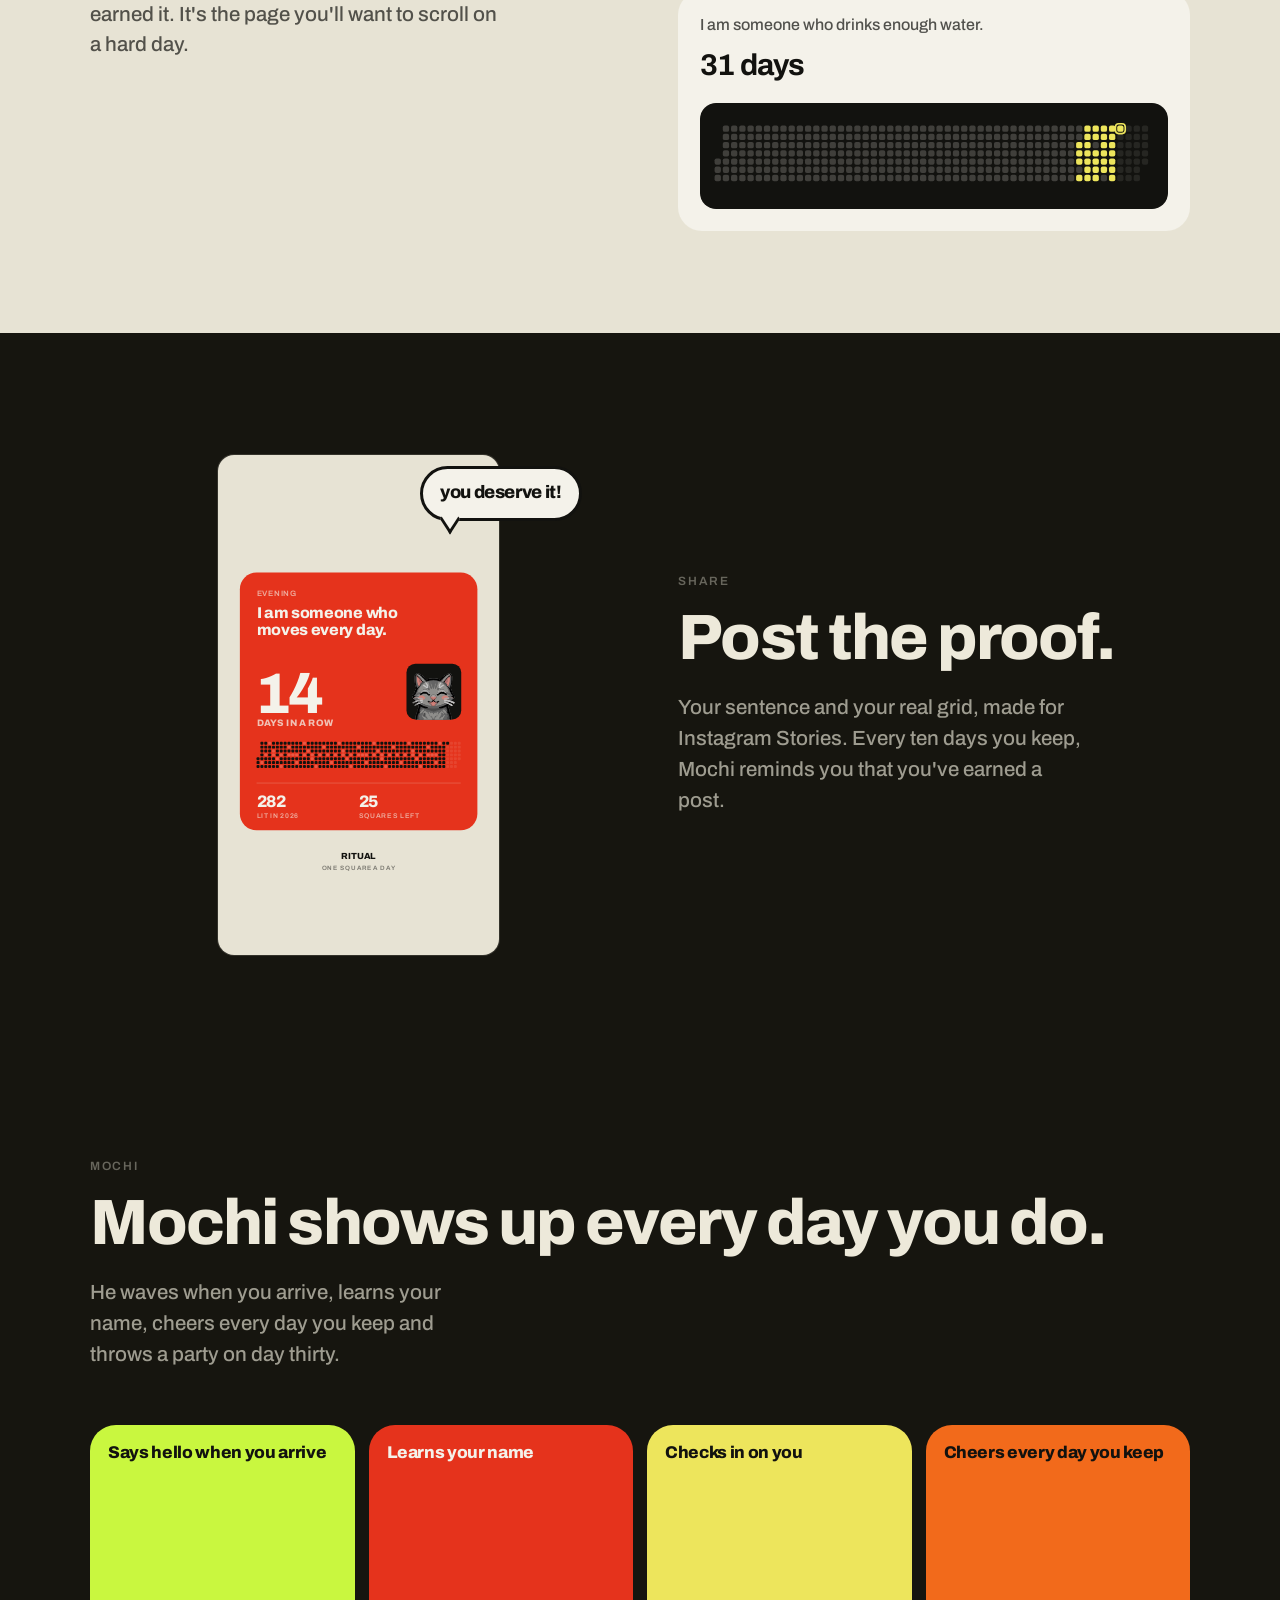
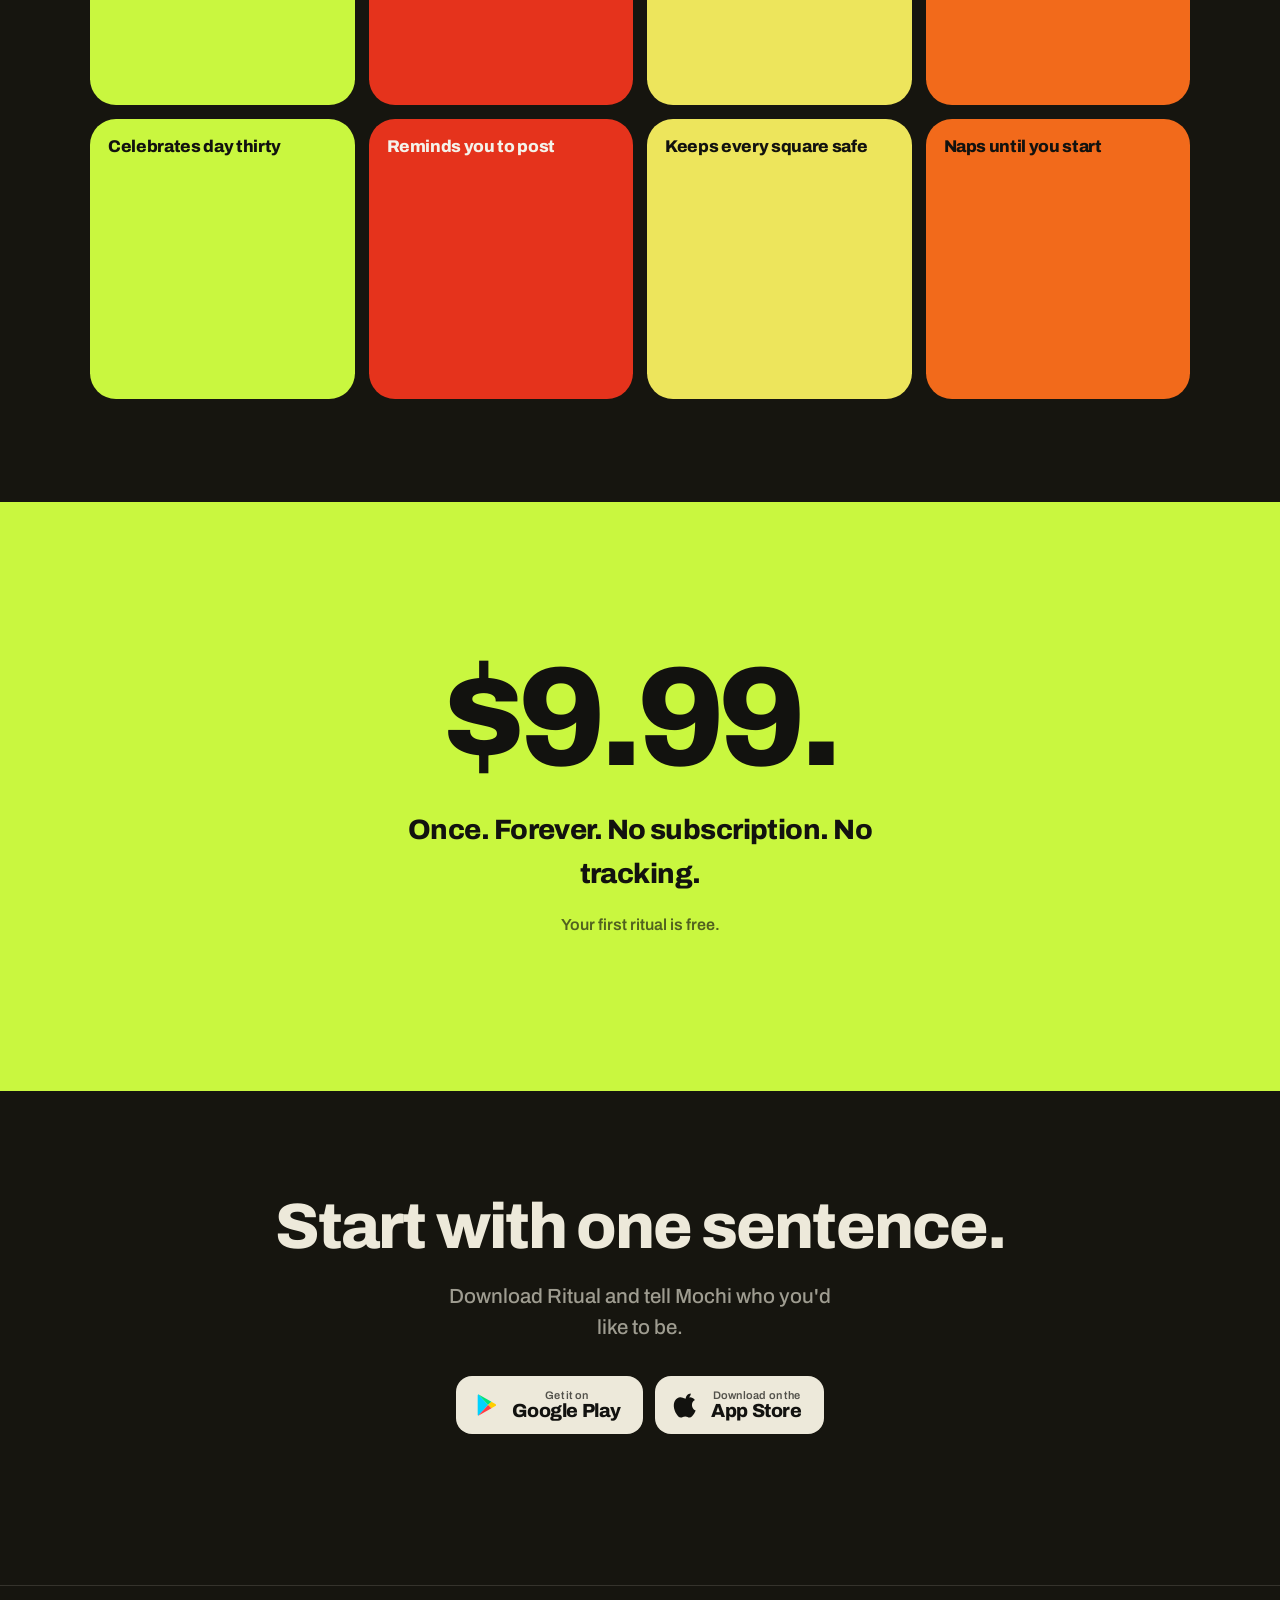
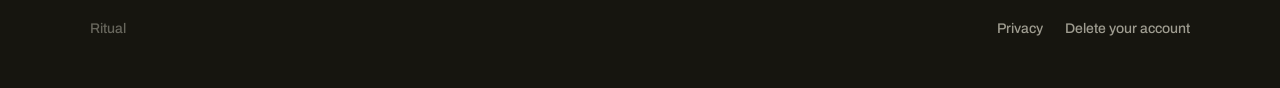
==== commit 9c47e832: "Rebuild the site around the sentence, the shelf and Mochi The page now follows what someone actually" ====
--- a/docs/index.html
+++ b/docs/index.html
@@ -3,885 +3,451 @@
 <head>
 <meta charset="utf-8">
 <meta name="viewport" content="width=device-width, initial-scale=1">
-<title>Ritual: the habit tracker you don't have to open</title>
-<meta name="description" content="Your whole year sits on your home screen as 365 squares. Tap once a day. Miss a day and nothing resets. Free for your first habit, $4.99 once for unlimited. No subscription.">
-<meta name="theme-color" content="#E7E3D4" media="(prefers-color-scheme: light)">
-<meta name="theme-color" content="#16150F" media="(prefers-color-scheme: dark)">
+<title>Ritual</title>
+<meta name="description" content="Write who you want to be and prove it one square a day. Your year sits on your home screen, Mochi cheers every day you keep, and in thirty days the sentence is true. $9.99 once, forever. No subscription. No tracking.">
+<meta name="theme-color" content="#16150F">
 <link rel="canonical" href="https://ayan-pathak.github.io/ritual-habit-widget/">
-
 <meta property="og:type" content="website">
-<meta property="og:title" content="Ritual: the habit tracker you don't have to open">
-<meta property="og:description" content="A year of squares on your home screen. One tap fills today. Miss a day and nothing resets.">
+<meta property="og:title" content="Ritual">
+<meta property="og:description" content="Write who you want to be. Prove it one square a day.">
 <meta property="og:url" content="https://ayan-pathak.github.io/ritual-habit-widget/">
 <meta name="twitter:card" content="summary_large_image">
-
 <link rel="icon" href="assets/favicon.svg" type="image/svg+xml">
+<link rel="preconnect" href="https://fonts.googleapis.com">
 <link rel="preconnect" href="https://fonts.gstatic.com" crossorigin>
 <link rel="stylesheet" href="https://fonts.googleapis.com/css2?family=Archivo:wght@500;600;800&display=swap">
-<link rel="stylesheet" href="assets/site.css">
-<script>
-// Set before the first paint so nothing appears and then hides itself. A
-// viewer who asked for reduced motion never gets the class, so for them the
-// page is simply at rest.
-if (!matchMedia("(prefers-reduced-motion: reduce)").matches)
-  document.documentElement.classList.add("js");
-</script>
+<link rel="stylesheet" href="assets/home.css">
 </head>
 <body id="top">
 
-<!-- ── Bar ──────────────────────────────────────────────────────────────
-     Quiet and sticky. Its only job is to keep the download one click away
-     from wherever the reader stopped scrolling. -->
-<header class="bar">
-  <div class="wrap bar-inner">
-    <a class="brand" href="#top">
-      <span class="mark" aria-hidden="true"><i class="on"></i><i class="on"></i><i class="on"></i><i></i></span>
-      Ritual
+<header class="nav">
+  <div class="wrap">
+    <a class="brand" href="#top" aria-label="Ritual, back to top">
+      <span class="tile"><canvas id="brandCat" style="height:28px"></canvas></span>Ritual
     </a>
-    <nav class="bar-links">
-      <a href="#how">How it works</a>
+    <nav aria-label="Sections">
+      <a href="#watch">Watch</a>
+      <a href="#sentence">Your sentence</a>
       <a href="#year">Your year</a>
-      <a href="#pricing">Pricing</a>
-      <a href="#faq">FAQ</a>
+      <a href="#shelf">Your shelf</a>
+      <a href="#mochi">Mochi</a>
     </nav>
-    <a class="btn tight" href="#get">Get the app</a>
+    <a class="btn small" href="#get">Get Ritual</a>
   </div>
 </header>
 
 <main>
 
-<!-- ── Hero: the promise, the proof, the two buttons ──────────────────── -->
+<!-- ── Hero ─────────────────────────────────────────────────────────── -->
 <section class="hero">
-  <div class="wrap hero-grid">
-    <div class="hero-copy" data-reveal>
-      <p class="caps">Habit tracker for iPhone and Android</p>
-      <h1>The habit tracker you don't have to open.</h1>
-      <p class="lede">
-        Your whole year sits on your home screen as 365 squares. Tap once and
-        today fills in. Miss a day and nothing resets, so one bad week never
-        wipes out the four good months behind it.
-      </p>
-    </div>
-
-    <div class="hero-art" data-reveal>
-      <div class="phone" aria-label="A phone home screen with the Ritual widget on it">
-        <div class="bar-row">
-          <span>9:41</span>
-          <span class="bars" aria-hidden="true"><i style="height:4px"></i><i style="height:6px"></i><i style="height:8px"></i><i style="height:11px"></i></span>
-        </div>
-        <div class="icons" aria-hidden="true"><i></i><i></i><i></i><i></i></div>
-        <canvas id="wcard" class="widget-shot" aria-label="The Ritual widget: a year of squares, a streak, and a Mark button"></canvas>
-        <div class="icons" aria-hidden="true"><i></i><i></i><i></i><i></i></div>
-      </div>
-      <p class="caption">Your home screen tomorrow morning. The button marks the day without opening the app.</p>
-    </div>
-
-    <div class="hero-get" data-reveal>
+  <div class="wrap split">
+    <div class="rise">
+      <p class="caps">Ritual for Android and iPhone</p>
+      <h1>Write who you want to be. Prove it one square a day.</h1>
+      <p class="lede">Pick a sentence about yourself. Ritual puts a year of squares on your home screen and fills one every day you keep it. Thirty days in, the sentence is true.</p>
       <div class="stores">
+        <a class="store" data-store="play" href="#get">
+          <svg viewBox="0 0 24 24" aria-hidden="true" class="glyph"><path fill="#00D2FF" d="M3.9 2.1c-.3.3-.5.8-.5 1.4v17c0 .6.2 1.1.5 1.4L13 12z"/><path fill="#00E27A" d="M3.9 2.1 16.1 9 13 12z"/><path fill="#FFCE00" d="M16.1 9l3.6 2c.9.5.9 1.5 0 2l-3.6 2-3.1-3z"/><path fill="#FF3A44" d="M3.9 21.9 13 12l3.1 3z"/></svg>
+          <span><i>Get it on</i><b>Google Play</b></span>
+        </a>
         <a class="store" data-store="appstore" href="#get">
-          <svg viewBox="0 0 24 24" aria-hidden="true" class="glyph">
-            <path fill="currentColor" d="M16.4 1.4c0 1.1-.4 2.2-1.1 3-.9 1-2.3 1.7-3.4 1.6-.2-1.1.4-2.3 1.1-3 .8-.9 2.2-1.5 3.4-1.6zM20.9 17.1c-.6 1.3-.8 1.8-1.5 3-1 1.6-2.4 3.5-4.1 3.5-1.6 0-2-1-4-1s-2.5 1-4.1 1c-1.7 0-3-1.8-4-3.4C.4 15.9.1 10.8 1.8 8c1.2-1.9 3.1-3.1 4.9-3.1 1.9 0 3 1 4.5 1 1.5 0 2.4-1 4.5-1 1.6 0 3.3.9 4.5 2.4-4 2.2-3.3 7.9.7 9.8z"/>
-          </svg>
+          <svg viewBox="0 0 24 24" aria-hidden="true" class="glyph"><path fill="currentColor" d="M16.4 1.4c0 1.1-.4 2.2-1.1 3-.9 1-2.3 1.7-3.4 1.6-.2-1.1.4-2.3 1.1-3 .8-.9 2.2-1.5 3.4-1.6zM20.9 17.1c-.6 1.3-.8 1.8-1.5 3-1 1.6-2.4 3.5-4.1 3.5-1.6 0-2-1-4-1s-2.5 1-4.1 1c-1.7 0-3-1.8-4-3.4C.4 15.9.1 10.8 1.8 8c1.2-1.9 3.1-3.1 4.9-3.1 1.9 0 3 1 4.5 1 1.5 0 2.4-1 4.5-1 1.6 0 3.3.9 4.5 2.4-4 2.2-3.3 7.9.7 9.8z"/></svg>
           <span><i>Download on the</i><b>App Store</b></span>
         </a>
-        <a class="store" data-store="play" href="#get">
-          <svg viewBox="0 0 24 24" aria-hidden="true" class="glyph">
-            <path fill="#00D2FF" d="M3.9 2.1c-.3.3-.5.8-.5 1.4v17c0 .6.2 1.1.5 1.4L13 12z"/>
-            <path fill="#00E27A" d="M3.9 2.1 16.1 9 13 12z"/>
-            <path fill="#FFCE00" d="M16.1 9l3.6 2c.9.5.9 1.5 0 2l-3.6 2-3.1-3z"/>
-            <path fill="#FF3A44" d="M3.9 21.9 13 12l3.1 3z"/>
-          </svg>
-          <span><i>Get it on</i><b>Google Play</b></span>
-        </a>
       </div>
-
-      <p class="small faint hero-fine">
-        Free for your first habit, with no trial clock. $4.99 once if you want
-        more than one. No subscription, no ads, no notifications.
-      </p>
-    </div>
-  </div>
-</section>
-
-<!-- ── What you are buying, in four words each ────────────────────────── -->
-<div class="strip">
-  <div class="wrap strip-inner">
-    <span>Pay once, not monthly</span>
-    <span>No notifications, ever</span>
-    <span>No ads, no trackers</span>
-    <span>Works with no signal</span>
-  </div>
-</div>
-
-<div class="wrap">
-
-  <!-- ── The three reasons someone is still using it in June ─────────── -->
-  <section id="how">
-    <div class="head" data-reveal>
-      <p class="caps">Why this one lasts</p>
-      <h2>Most habit apps get deleted in week three.</h2>
-      <p class="lede">
-        Not because people stop caring. Because opening an app to record that
-        you did a thing is itself a habit, and one broken streak makes the
-        whole thing feel pointless. Ritual removes both problems.
-      </p>
-    </div>
-
-    <div class="cards">
-      <article data-reveal>
-        <div class="shot dark">
-          <canvas id="c-home" aria-label="The widget on a home screen"></canvas>
+    </div>
+    <div class="block hero-block rise" style="animation-delay:.12s" aria-label="I am someone who reads before bed. Mochi walks in and waves.">
+      <div class="said" aria-hidden="true">I am someone who <span class="typed" id="typed">reads before bed</span><span class="caret"></span></div>
+      <div class="walker" id="heroWalker"></div>
+    </div>
+  </div>
+</section>
+
+<!-- ── Watch ────────────────────────────────────────────────────────── -->
+<section id="watch" class="watch">
+  <div class="wrap">
+    <p class="caps">Watch</p>
+    <h2>One tap a day. Mochi takes it from there.</h2>
+    <p class="lede">Tap the widget and today fills in. Mochi pops up to tell you how far you've come.</p>
+    <div class="phone">
+      <div class="notch"></div>
+      <div class="screen">
+        <div class="demo" id="demo" aria-label="A Ritual widget on a home screen. A tap marks today and Mochi pops up with the streak.">
+          <div class="icons"><i></i><i></i><i></i><i></i></div>
+          <div class="slot" id="demoSlot">
+            <canvas class="card" id="demoCard" style="width:100%;border-radius:24px"></canvas>
+            <span class="tap" id="demoTap"></span>
+          </div>
+          <div class="icons"><i></i><i></i><i></i><i></i></div>
+          <div class="icons dock"><i></i><i></i><i></i><i></i></div>
         </div>
-        <p class="caps">One</p>
-        <h3>You never have to remember it</h3>
-        <p class="soft">
-          The widget sits on your home screen between your camera and your
-          messages. You see your year every time you unlock your phone, and
-          the button marks today from right there. There is nothing to open
-          and nothing to remember.
-        </p>
-      </article>
-      <article data-reveal>
-        <div class="shot">
-          <canvas id="c-gap" aria-label="A run of filled squares with one left empty"></canvas>
-        </div>
-        <p class="caps">Two</p>
-        <h3>A missed day costs you one square</h3>
-        <p class="soft">
-          No chain to break, no reset to zero, no screen telling you that you
-          failed. The days you did keep stay exactly where they are, which is
-          the difference between a slip and a reason to quit.
-        </p>
-      </article>
-      <article data-reveal>
-        <div class="shot">
-          <canvas id="c-year" aria-label="A full year of filled squares"></canvas>
-        </div>
-        <p class="caps">Three</p>
-        <h3>You can finally see the work</h3>
-        <p class="soft">
-          A number in a list is forgettable. Two hundred filled squares is
-          something you look at in December and think, I actually did that.
-          It is the same reason people keep a wall calendar.
-        </p>
-      </article>
-    </div>
-  </section>
-
-  <!-- ── The card, live. Letting someone tap it is the demo ──────────── -->
-  <section id="try">
-    <div class="split">
-      <div class="stack" data-reveal>
-        <p class="caps">One tap a day</p>
-        <h2>This is the real card. Tap it.</h2>
-        <p class="soft">
-          Nothing on this page is a mockup. The card beside this text is drawn
-          by the same code that draws it on your phone, so what you see here
-          is exactly what you get.
-        </p>
-        <p class="soft">
-          Marking the day flips the whole card to ink. That flip is the point:
-          across a home screen you can tell at a glance which habits you have
-          kept today and which are still waiting.
-        </p>
-        <button class="btn" id="mark" type="button">Tap today</button>
-        <p class="small faint" id="mark-line">Go on, it is the real thing.</p>
+        <span class="time">9:41</span>
+        <video id="film" src="assets/ritual.mp4" muted autoplay loop playsinline preload="metadata" hidden></video>
       </div>
-
-      <div class="stage" data-reveal>
-        <div class="card-frame">
-          <canvas id="card" class="card-live" role="button" tabindex="0"
-                  aria-label="A ritual card. Activate to mark today."></canvas>
-        </div>
-        <div class="stage-cat">
-          <canvas id="cheer-cat" aria-hidden="true"></canvas>
+    </div>
+  </div>
+</section>
+
+<!-- ── The sentence ─────────────────────────────────────────────────── -->
+<section id="sentence">
+  <div class="wrap split">
+    <div>
+      <p class="caps">It starts here</p>
+      <h2>It starts with a sentence about you.</h2>
+      <p class="lede">What's something you'd like to be true about you? Pick one or write your own. Every ritual you start is built around it.</p>
+    </div>
+    <div class="sentence-wrap">
+      <div class="sentence-card" id="sentenceCard">
+        <div class="perch" data-pose="sit" data-h="124"></div>
+        <span>I am someone who </span><span class="end" id="sentenceEnd">reads before bed</span>.
+      </div>
+      <div class="chips" id="chips" role="group" aria-label="Try an ending"></div>
+    </div>
+  </div>
+</section>
+
+<!-- ── The widget ───────────────────────────────────────────────────── -->
+<section id="year">
+  <div class="wrap split flip">
+    <div>
+      <p class="caps">Every day</p>
+      <h2>Your whole year, right on your home screen.</h2>
+      <p class="lede">365 squares. Tap the pill and today fills in. The card turns ink, so one glance tells you what's done and what's still open.</p>
+    </div>
+    <div>
+      <div class="wall">
+        <div class="card-host" id="wallHost">
+          <canvas class="card" id="wallCard" role="button" tabindex="0" aria-label="Mark today"></canvas>
         </div>
       </div>
-    </div>
-  </section>
-
-  <!-- ── The year, which is the actual product ───────────────────────── -->
-  <section id="year">
-    <div class="head" data-reveal>
-      <p class="caps">What you end up with</p>
-      <h2>You do not need a perfect year. You need a visible one.</h2>
-      <p class="lede">
-        Drag the slider and watch what different levels of showing up look
-        like. Even a year with plenty of gaps in it reads as an achievement,
-        and the longest run is the number you will want to tell people about.
-      </p>
-    </div>
-
-    <div class="year-panel" data-reveal>
-      <div class="tally">
-        <p class="figure"><span id="fig-days">169</span><span class="caps">days kept</span></p>
-        <p class="figure"><span id="fig-streak">10</span><span class="caps">longest run</span></p>
-        <p class="figure"><span id="fig-pct">66<span class="pct">%</span></span><span class="caps">of the year so far</span></p>
+      <p class="hint">Tap the card to mark today.</p>
+    </div>
+  </div>
+</section>
+
+<!-- ── Day thirty ───────────────────────────────────────────────────── -->
+<section id="thirty">
+  <div class="wrap split">
+    <div>
+      <p class="caps">Day thirty</p>
+      <h2>Thirty days in, you get to say it.</h2>
+      <p class="lede">Keep your ritual for thirty days and Mochi throws you a party. Then you carry on, and the count keeps climbing.</p>
+      <div class="facts">
+        <div><b>30</b><span>days to make your sentence true</span></div>
+        <div><b>6</b><span>spare days for when life gets in the way</span></div>
+        <div><b>1</b><span>tap a day, straight from your home screen</span></div>
       </div>
-      <canvas id="year-card" class="card-live" aria-label="A year of squares"></canvas>
-      <div class="scrub">
-        <label class="caps" for="scrub">Drag through a year</label>
-        <input id="scrub" type="range" min="18" max="100" value="66" aria-label="How much of the year was kept">
-      </div>
-    </div>
-  </section>
-
-  <!-- ── Sharing, sold as proof rather than as a feature ─────────────── -->
-  <section id="share">
-    <div class="split">
-      <div class="stack" data-reveal>
-        <p class="caps">Tell the people who care</p>
-        <h2>Proof you can put in front of someone.</h2>
-        <p class="soft">
-          One tap turns your year into a story card and sends it straight to
-          Instagram. The real grid, the real number, nothing invented. The
-          friends who kept asking how it is going finally get to see it.
-        </p>
-        <p class="soft">
-          Saying it out loud is the oldest trick there is for actually keeping
-          a habit. This is the part that makes it worth posting.
-        </p>
-        <p class="small faint">
-          Your grid, your number, and a small Ritual wordmark underneath. If
-          Instagram is not on the phone, the same card goes to whatever is.
-        </p>
-      </div>
-
-      <div class="story-holder" data-reveal>
-       <div class="story-phone">
-        <div class="story" aria-label="The story card as it appears on Instagram">
-          <div class="chrome top">
-            <span class="segs" aria-hidden="true"><i class="on"></i><i></i><i></i><i></i></span>
-            <span class="who">
-              <span class="av" aria-hidden="true"></span>
-              <span class="name">your story</span>
-              <span class="when">now</span>
-            </span>
-          </div>
-          <canvas id="story" aria-label="A Ritual story card: the habit name, the streak, the year grid"></canvas>
-          <div class="chrome bottom">
-            <span class="reply">Send message</span>
-          </div>
-        </div>
-       </div>
-      </div>
-    </div>
-  </section>
-
-  <!-- ── Mochi, kept brief and kept honest ───────────────────────────── -->
-  <section id="mochi">
-    <div class="split reverse">
-      <div class="mochi-slab" data-reveal>
-        <canvas id="big-cat" role="button" tabindex="0" aria-label="Mochi. Activate to say hello."></canvas>
-      </div>
-      <div class="stack" data-reveal>
-        <p class="caps">Small thing, works anyway</p>
-        <h2>Someone notices when you show up.</h2>
-        <p class="soft">
-          Mochi lives on the card. He is calm while today is unmarked, and the
-          moment you tap he is pleased about it. He never guilts you for a
-          missed day, because the empty square has already said everything
-          there is to say.
-        </p>
-        <p class="small faint">Go ahead and click him.</p>
-      </div>
-    </div>
-  </section>
-
-  <!-- ── Everything at once, in colour ───────────────────────────────
-       Placed here on purpose: seeing six of them is the argument for the
-       $4.99, and the section immediately after is where it is asked for. -->
-  <section id="many">
-    <div class="head" data-reveal>
-      <p class="caps">More than one</p>
-      <h2>Keep several going at once, each in its own colour.</h2>
-      <p class="lede">
-        Give every habit a colour and a time of day and your home screen
-        stops being a list of chores. One glance tells you what you have
-        already done today and what is still sitting there waiting.
-      </p>
-    </div>
-
-    <div class="collage" id="collage" data-reveal>
-      <div class="tile"><canvas id="m1" aria-label="Read before sleep, marked today"></canvas></div>
-      <div class="tile"><canvas id="m2" aria-label="Morning run"></canvas></div>
-      <div class="tile"><canvas id="m3" aria-label="Practice guitar"></canvas></div>
-      <div class="tile"><canvas id="m4" aria-label="No phone in bed"></canvas></div>
-      <div class="tile"><canvas id="m5" aria-label="Walk after dinner, marked today"></canvas></div>
-      <div class="tile"><canvas id="m6" aria-label="Journal three lines"></canvas></div>
-    </div>
-
-    <p class="small faint collage-note">
-      Four colours, because six swatches in a row is a decision and four is a
-      choice. A card flips to ink the moment you mark it, which is how you
-      tell the two apart from across the room.
-    </p>
-  </section>
-
-  <!-- ── Price, stated so plainly it cannot be misread ───────────────── -->
-  <section id="pricing">
-    <div class="head" data-reveal>
-      <p class="caps">Pricing</p>
-      <h2>Pay once, or never. There is no monthly anything.</h2>
-      <p class="lede">
-        Your first habit is free and stays free, with no trial clock and no
-        card. When you want a second one, a single payment unlocks unlimited
-        rituals on every device you sign in on, for good.
-      </p>
-    </div>
-
-    <div class="price-grid" data-reveal>
-      <article class="plan">
-        <p class="caps">Start here</p>
-        <p class="amount">Free</p>
-        <p class="soft">One ritual, the full widget, the whole year, sharing, and every future update to all of it.</p>
-        <ul class="ticks">
-          <li>One habit, no time limit</li>
-          <li>Home screen widget</li>
-          <li>Story sharing</li>
-          <li>No card needed</li>
-        </ul>
-      </article>
-      <article class="plan lift">
-        <p class="caps">If you want more</p>
-        <p class="amount">$4.99 <span>once</span></p>
-        <p class="soft">Everything above, for as many habits as you care to keep. One payment, restored free on every phone you own.</p>
-        <ul class="ticks">
-          <li>Unlimited habits</li>
-          <li>One payment, kept forever</li>
-          <li>No subscription, no renewal</li>
-          <li>Restores on a new phone</li>
-        </ul>
-      </article>
-    </div>
-
-    <div class="stores center">
+    </div>
+    <div class="block thirty">
+      <div class="said"><b>You can say it now.</b><span>I am someone who reads before bed.</span></div>
+      <div class="stand" data-pose="party" data-h="0.52"></div>
+      <div class="bubble" id="carryOn" style="left:61%;bottom:40%">carry on?</div>
+    </div>
+  </div>
+</section>
+
+<!-- ── The shelf ────────────────────────────────────────────────────── -->
+<section id="shelf" class="shelf">
+  <div class="wrap split">
+    <div>
+      <p class="caps">Your shelf</p>
+      <h2>Every sentence you make true goes on your shelf.</h2>
+      <p class="lede">Each one stays there with the real grid that earned it. It's the page you'll want to scroll on a hard day.</p>
+    </div>
+    <div class="entries" id="entries"></div>
+  </div>
+</section>
+
+<!-- ── Share ────────────────────────────────────────────────────────── -->
+<section id="share">
+  <div class="wrap split flip">
+    <div>
+      <p class="caps">Share</p>
+      <h2>Post the proof.</h2>
+      <p class="lede">Your sentence and your real grid, made for Instagram Stories. Every ten days you keep, Mochi reminds you that you've earned a post.</p>
+    </div>
+    <div class="share-stage" id="shareStage">
+      <canvas class="story" id="story"></canvas>
+      <div id="selfie" data-pose="selfie" data-h="240" style="display:flex;margin-left:-26px"></div>
+      <div class="bubble" id="deserve" style="right:4%;top:6%">you deserve it!</div>
+    </div>
+  </div>
+</section>
+
+<!-- ── Mochi ────────────────────────────────────────────────────────── -->
+<section id="mochi">
+  <div class="wrap">
+    <p class="caps">Mochi</p>
+    <h2>Mochi shows up every day you do.</h2>
+    <p class="lede">He waves when you arrive, learns your name, cheers every day you keep and throws a party on day thirty.</p>
+    <div class="poses" id="poses"></div>
+  </div>
+</section>
+
+<!-- ── Price ────────────────────────────────────────────────────────── -->
+<section class="price" aria-label="Price">
+  <div class="wrap">
+    <h2>$9.99.</h2>
+    <p>Once. Forever. No subscription. No tracking.</p>
+    <small>Your first ritual is free.</small>
+  </div>
+</section>
+
+<!-- ── Last call ────────────────────────────────────────────────────── -->
+<section id="get" class="last">
+  <div class="wrap">
+    <h2>Start with one sentence.</h2>
+    <p class="lede">Download Ritual and tell Mochi who you'd like to be.</p>
+    <div class="stores">
+      <a class="store" data-store="play" href="#get">
+        <svg viewBox="0 0 24 24" aria-hidden="true" class="glyph"><path fill="#00D2FF" d="M3.9 2.1c-.3.3-.5.8-.5 1.4v17c0 .6.2 1.1.5 1.4L13 12z"/><path fill="#00E27A" d="M3.9 2.1 16.1 9 13 12z"/><path fill="#FFCE00" d="M16.1 9l3.6 2c.9.5.9 1.5 0 2l-3.6 2-3.1-3z"/><path fill="#FF3A44" d="M3.9 21.9 13 12l3.1 3z"/></svg>
+        <span><i>Get it on</i><b>Google Play</b></span>
+      </a>
       <a class="store" data-store="appstore" href="#get">
-        <svg viewBox="0 0 24 24" aria-hidden="true" class="glyph">
-          <path fill="currentColor" d="M16.4 1.4c0 1.1-.4 2.2-1.1 3-.9 1-2.3 1.7-3.4 1.6-.2-1.1.4-2.3 1.1-3 .8-.9 2.2-1.5 3.4-1.6zM20.9 17.1c-.6 1.3-.8 1.8-1.5 3-1 1.6-2.4 3.5-4.1 3.5-1.6 0-2-1-4-1s-2.5 1-4.1 1c-1.7 0-3-1.8-4-3.4C.4 15.9.1 10.8 1.8 8c1.2-1.9 3.1-3.1 4.9-3.1 1.9 0 3 1 4.5 1 1.5 0 2.4-1 4.5-1 1.6 0 3.3.9 4.5 2.4-4 2.2-3.3 7.9.7 9.8z"/>
-        </svg>
+        <svg viewBox="0 0 24 24" aria-hidden="true" class="glyph"><path fill="currentColor" d="M16.4 1.4c0 1.1-.4 2.2-1.1 3-.9 1-2.3 1.7-3.4 1.6-.2-1.1.4-2.3 1.1-3 .8-.9 2.2-1.5 3.4-1.6zM20.9 17.1c-.6 1.3-.8 1.8-1.5 3-1 1.6-2.4 3.5-4.1 3.5-1.6 0-2-1-4-1s-2.5 1-4.1 1c-1.7 0-3-1.8-4-3.4C.4 15.9.1 10.8 1.8 8c1.2-1.9 3.1-3.1 4.9-3.1 1.9 0 3 1 4.5 1 1.5 0 2.4-1 4.5-1 1.6 0 3.3.9 4.5 2.4-4 2.2-3.3 7.9.7 9.8z"/></svg>
         <span><i>Download on the</i><b>App Store</b></span>
       </a>
-      <a class="store" data-store="play" href="#get">
-        <svg viewBox="0 0 24 24" aria-hidden="true" class="glyph">
-          <path fill="#00D2FF" d="M3.9 2.1c-.3.3-.5.8-.5 1.4v17c0 .6.2 1.1.5 1.4L13 12z"/>
-          <path fill="#00E27A" d="M3.9 2.1 16.1 9 13 12z"/>
-          <path fill="#FFCE00" d="M16.1 9l3.6 2c.9.5.9 1.5 0 2l-3.6 2-3.1-3z"/>
-          <path fill="#FF3A44" d="M3.9 21.9 13 12l3.1 3z"/>
-        </svg>
-        <span><i>Get it on</i><b>Google Play</b></span>
-      </a>
-    </div>
-  </section>
-
-  <!-- ── The questions that stop a download ──────────────────────────── -->
-  <section id="faq">
-    <div class="head" data-reveal>
-      <p class="caps">Before you download</p>
-      <h2>The questions people ask first.</h2>
-    </div>
-
-    <dl class="faq">
-      <div>
-        <dt>What happens if I miss a day?</dt>
-        <dd>Nothing resets. That day stays empty and every other square stays
-          exactly where it was. You pick up tomorrow with everything you have
-          already built still intact.</dd>
-      </div>
-      <div>
-        <dt>Will it nag me?</dt>
-        <dd>No. Ritual sends no notifications at all. The widget on your home
-          screen is the only reminder, and it is one you chose to put there.</dd>
-      </div>
-      <div>
-        <dt>Is $4.99 a subscription?</dt>
-        <dd>No. It is one payment that never renews, and it unlocks unlimited
-          habits on every device you sign in on. Your first habit is free
-          whether or not you ever pay.</dd>
-      </div>
-      <div>
-        <dt>Do I need an account?</dt>
-        <dd>Yes, one sign in on the first launch with Google, Apple or an
-          email address. It exists so your year survives a new phone. Nothing
-          else in the app asks you for anything.</dd>
-      </div>
-      <div>
-        <dt>Where is my data stored?</dt>
-        <dd>Every square lives on your phone, and your rituals are mirrored to
-          your account so a new phone picks them up. That is a name, a colour,
-          a time of day and a list of dates, and nothing else.
-          <a href="privacy/">The full list is here.</a></dd>
-      </div>
-      <div>
-        <dt>Can I track more than one habit?</dt>
-        <dd>Yes, as many as you want once you have unlocked it. Each one gets
-          its own colour, its own time of day and its own widget.</dd>
-      </div>
-      <div>
-        <dt>Why should I trust it with my data?</dt>
-        <dd>You do not have to take anyone's word for it. The whole app is
-          open source, so anyone can
-          <a href="https://github.com/ayan-pathak/ritual-habit-widget">read
-          exactly what it does</a>.</dd>
-      </div>
-    </dl>
-  </section>
-
-</div>
-
-<!-- ── The ask ──────────────────────────────────────────────────────────
-     Last screen, one decision, both buttons and a number that is true
-     today rather than a slogan. -->
-<section class="cta" id="get">
-  <div class="wrap cta-inner">
-    <div class="cta-copy">
-      <h2><span id="left">365</span> squares left this year.</h2>
-      <p class="lede">
-        Every one of them is still empty. Pick one thing you want to be doing
-        in December, put it on your home screen tonight, and tap it once.
-      </p>
-
-      <div class="stores">
-        <a class="store light" data-store="appstore" href="#get">
-          <svg viewBox="0 0 24 24" aria-hidden="true" class="glyph">
-            <path fill="currentColor" d="M16.4 1.4c0 1.1-.4 2.2-1.1 3-.9 1-2.3 1.7-3.4 1.6-.2-1.1.4-2.3 1.1-3 .8-.9 2.2-1.5 3.4-1.6zM20.9 17.1c-.6 1.3-.8 1.8-1.5 3-1 1.6-2.4 3.5-4.1 3.5-1.6 0-2-1-4-1s-2.5 1-4.1 1c-1.7 0-3-1.8-4-3.4C.4 15.9.1 10.8 1.8 8c1.2-1.9 3.1-3.1 4.9-3.1 1.9 0 3 1 4.5 1 1.5 0 2.4-1 4.5-1 1.6 0 3.3.9 4.5 2.4-4 2.2-3.3 7.9.7 9.8z"/>
-          </svg>
-          <span><i>Download on the</i><b>App Store</b></span>
-        </a>
-        <a class="store light" data-store="play" href="#get">
-          <svg viewBox="0 0 24 24" aria-hidden="true" class="glyph">
-            <path fill="#00D2FF" d="M3.9 2.1c-.3.3-.5.8-.5 1.4v17c0 .6.2 1.1.5 1.4L13 12z"/>
-            <path fill="#00E27A" d="M3.9 2.1 16.1 9 13 12z"/>
-            <path fill="#FFCE00" d="M16.1 9l3.6 2c.9.5.9 1.5 0 2l-3.6 2-3.1-3z"/>
-            <path fill="#FF3A44" d="M3.9 21.9 13 12l3.1 3z"/>
-          </svg>
-          <span><i>Get it on</i><b>Google Play</b></span>
-        </a>
-      </div>
-
-      <p class="small cta-fine" id="cta-fine">
-        Free for your first habit. $4.99 once for unlimited.
-      </p>
-      <p class="small cta-fine">
-        <a id="apk" href="https://github.com/ayan-pathak/ritual-habit-widget/releases/latest">
-          Or install the Android build directly</a>, while the listings go up.
-      </p>
-    </div>
-
-    <div class="cta-cat">
-      <canvas id="end-cat" aria-hidden="true"></canvas>
-    </div>
+    </div>
+    <div class="stand" data-pose="wave" data-h="210"></div>
   </div>
 </section>
 
 </main>
 
-<footer>
-  <div class="wrap foot">
-    <p class="caps">Ritual · one square a day</p>
-    <nav>
-      <a href="#get">Download</a>
-      <a href="#pricing">Pricing</a>
-      <a href="privacy/">Privacy</a>
-      <a href="delete-account/">Delete your account</a>
-      <a href="https://github.com/ayan-pathak/ritual-habit-widget">Read the source</a>
-    </nav>
+<footer class="foot">
+  <div class="wrap">
+    <span>Ritual</span>
+    <span class="grow"></span>
+    <a href="privacy/">Privacy</a>
+    <a href="delete-account/">Delete your account</a>
   </div>
 </footer>
 
 <script src="assets/mochi.js"></script>
 <script src="assets/ritual.js"></script>
+<script src="assets/mochibody.js"></script>
 <script>
-// Wrapped so nothing here lands on window: ritual.js is a classic script,
-// so its top-level names are globals and a bare const out here collides.
-(() => {
+(function () {
 "use strict";
-
-const $ = id => document.getElementById(id);
-const REDUCED = matchMedia("(prefers-reduced-motion: reduce)").matches;
-
-/* ── The two store links ───────────────────────────────────────────────
-   Fill these in when the listings exist and every button on the page
-   starts working at once. Until then a button says so on the way past
-   rather than silently doing nothing, because a dead download button is
-   the one thing a page like this cannot afford. */
-const STORE = {
-  appstore: "",   // ← paste the App Store URL here
-  play: "",       // ← paste the Google Play URL here
-};
-const NAMES = { appstore: "the App Store", play: "Google Play" };
-
-document.querySelectorAll("[data-store]").forEach(a => {
-  const which = a.dataset.store;
-  const href = STORE[which];
-  if (href) { a.href = href; return; }
-  a.dataset.soon = "true";
-  a.addEventListener("click", e => {
-    e.preventDefault();
-    const fine = $("cta-fine");
-    if (fine) {
-      fine.textContent = "Not on " + NAMES[which] + " yet. The Android build " +
-        "is on GitHub in the meantime, and the listing is coming.";
-    }
-    location.hash = "#get";
-  });
-});
-
-/* ── Coming into view ──────────────────────────────────────────────────
-   One observer per thing, disconnected the moment it fires: everything
-   here happens once and nothing needs watching afterwards. A viewer who
-   asked for reduced motion gets the finished state immediately. */
-function onView(node, fn, threshold) {
-  if (REDUCED || !("IntersectionObserver" in window)) { fn(); return; }
-  const io = new IntersectionObserver(entries => {
-    for (const e of entries) {
-      if (e.isIntersecting) { io.disconnect(); fn(); return; }
-    }
-  }, { threshold: threshold == null ? 0.25 : threshold, rootMargin: "0px 0px 90px 0px" });
-  io.observe(node);
-}
-
-document.querySelectorAll("[data-reveal]").forEach(el => {
-  onView(el, () => el.classList.add("in"), 0.12);
-});
-
-/* ── Cards that fill themselves in ─────────────────────────────────────
-   The grid is the product, so every card on this page draws itself
-   arriving rather than arriving drawn: the days land in order and the
-   tally counts up with them. */
-const shown = {};
-
-const empty = model => Object.assign({}, model, {
-  doneDaysOfYear: new Set(), totalDone: 0, streak: 0,
-});
-
-function animateCard(id, model, cfg, ms) {
-  const canvas = $(id);
-  if (REDUCED) { shown[id] = true; Ritual.paintCard(canvas, model, cfg); return; }
-  const days = Array.from(model.doneDaysOfYear).sort((a, b) => a - b);
-  const t0 = performance.now();
-  const frame = now => {
-    const k = Math.min((now - t0) / ms, 1);
-    const e = 1 - Math.pow(1 - k, 3);
-    const cut = Math.round(e * days.length);
-    Ritual.paintCard(canvas, Object.assign({}, model, {
-      doneDaysOfYear: new Set(days.slice(0, cut)),
-      totalDone: cut,
-      streak: Math.round(model.streak * e),
-    }), cfg);
-    if (k < 1) requestAnimationFrame(frame); else shown[id] = true;
-  };
-  requestAnimationFrame(frame);
-}
-
-/* ── One missed square, drawn large ────────────────────────────────────
-   Not a card render. The whole point of this picture is a single empty
-   cell, and at card scale a single cell is two pixels across. */
-const GAP_RATIO = 2.35, GAP_COLS = 9, GAP_ROWS = 3, GAP_MISS = 9 + 4;   // middle row, middle-ish
-
-function gapArt(k) {
-  const canvas = $("c-gap");
-  const w = canvas.clientWidth;
-  if (!w) return;
-  const dpr = window.devicePixelRatio || 1;
-  const h = Math.round(w / GAP_RATIO);
-  canvas.width = Math.round(w * dpr);
-  canvas.height = Math.round(h * dpr);
-  canvas.style.height = h + "px";
-  const ctx = canvas.getContext("2d");
-  ctx.setTransform(dpr, 0, 0, dpr, 0, 0);
-  ctx.clearRect(0, 0, w, h);
-
-  ctx.fillStyle = Ritual.LIME;
-  ctx.beginPath(); ctx.roundRect(0, 0, w, h, w * 0.055); ctx.fill();
-
-  const pad = w * 0.085;
-  const step = (w - pad * 2) / (GAP_COLS - 0.26);
-  const cell = step * 0.74;
-  const top = (h - (GAP_ROWS - 1) * step - cell) / 2;
-  const lit = Math.round(k * GAP_COLS * GAP_ROWS);
-  for (let r = 0; r < GAP_ROWS; r++) {
-    for (let c = 0; c < GAP_COLS; c++) {
-      const i = r * GAP_COLS + c;
-      ctx.fillStyle = (i < lit && i !== GAP_MISS) ? Ritual.INK : "rgba(18,18,15,.16)";
-      ctx.beginPath();
-      ctx.roundRect(pad + c * step, top + r * step, cell, cell, cell * 0.24);
-      ctx.fill();
+const R = window.Ritual;
+const $ = s => document.querySelector(s);
+const still = matchMedia("(prefers-reduced-motion: reduce)").matches;
+const SUGGEST = ["reads before bed", "moves every day", "drinks enough water", "writes a little daily", "sleeps on time", "is off junk food"];
+
+/* Mochi with his whole body, standing on the bottom edge of what holds him:
+   the canvas's ground line is pulled flush with that edge. */
+function body(host, pose, h, extra) {
+  const c = document.createElement("canvas");
+  c.className = "mbody";
+  c.style.height = h + "px";
+  c.style.marginBottom = -(h * (1 - MochiBody.groundAt(pose))) + "px";
+  host.appendChild(c);
+  return MochiBody.mount(c, { pose, extra });
+}
+
+/* The ones further down the page only draw while they are on screen. */
+const lazy = new IntersectionObserver(entries => {
+  for (const e of entries) {
+    const host = e.target;
+    if (e.isIntersecting && !host._st) {
+      let h = +host.dataset.h;
+      if (h < 1) h = Math.round(host.parentElement.clientHeight * h);
+      host._st = body(host, host.dataset.pose, h, host.dataset.say ? { say: host.dataset.say } : null);
+    } else if (!e.isIntersecting && host._st) {
+      host.querySelectorAll("canvas.mbody").forEach(c => c.remove());
+      host._st = null;
     }
   }
-}
-
-function animateGap(ms) {
-  if (REDUCED) { shown["c-gap"] = true; gapArt(1); return; }
-  const t0 = performance.now();
-  const frame = now => {
-    const k = Math.min((now - t0) / ms, 1);
-    gapArt(1 - Math.pow(1 - k, 3));
-    if (k < 1) requestAnimationFrame(frame); else shown["c-gap"] = true;
+}, { rootMargin: "160px 0px" });
+
+/* Pops him up from behind the top edge of `anchor`, paws over it. */
+function popFrom(anchor, o) {
+  const host = anchor.parentElement;
+  const H = o.h || 140, W = H * MochiBody.ratio;
+  const c = document.createElement("canvas");
+  c.className = "mbody";
+  c.style.cssText = `position:absolute;left:${anchor.offsetLeft + (anchor.offsetWidth - W) * (o.at == null ? .2 : o.at)}px;` +
+    `top:${anchor.offsetTop - H * MochiBody.ledgeAt()}px;height:${H}px;pointer-events:none;z-index:3`;
+  host.appendChild(c);
+  MochiBody.mount(c, { pose: "pop", mood: o.cheer ? "pleased" : "resting",
+    extra: { cheer: !!o.cheer, say: o.say }, onDone: () => c.remove() });
+}
+
+/* A shelf entry's grid: only the days that earned it, ending today, with
+   the few misses a real run has. */
+function lastDays(m, days, back) {
+  const t = new Date(), start = new Date(t.getFullYear(), 0, 0);
+  const today = Math.floor((t - start) / 864e5), done = new Set();
+  let kept = 0;
+  for (let d = today - (back || 0); d > 0 && kept < days; d--) { if ((d * 7) % 11 !== 3 || d === today) { done.add(d); kept++; } }
+  return Object.assign(m, { doneDaysOfYear: done, totalDone: done.size });
+}
+
+const keptLine = m => m.streak > 1 ? `${m.streak} in a row!` : m.totalDone > 1 ? `${m.totalDone} days now!` : "day one!";
+
+function start() {
+  /* ── Brand ── */
+  R.mochi($("#brandCat"), { mood: "pleased" });
+
+  /* ── Hero: he walks in along the block and waves; the sentence types ── */
+  const walker = $("#heroWalker"), block = walker.parentElement;
+  const heroH = Math.round(block.clientHeight * .62);
+  const st = body(walker, "wave", heroH);
+  if (!still) {
+    st.pose = "walk"; st.dir = -1;
+    const from = block.clientWidth * .7;
+    walker.style.transition = "none";
+    walker.style.transform = `translateX(-50%) translateX(${from}px)`;
+    walker.getBoundingClientRect();
+    walker.style.transition = "transform 2.2s cubic-bezier(.3,.55,.4,1)";
+    walker.style.transform = "translateX(-50%)";
+    setTimeout(() => st.setPose("wave"), 1950);
+    typeLoop();
+  }
+
+  /* ── Watch: the film when there is one, the live widget until then ── */
+  const film = $("#film");
+  film.addEventListener("loadeddata", () => { film.hidden = false; $("#demo").hidden = true; });
+  demo();
+
+  /* ── The sentence ── */
+  const chips = $("#chips"), end = $("#sentenceEnd"), card = $("#sentenceCard");
+  SUGGEST.forEach((t, i) => {
+    const a = R.accentAt(i), b = document.createElement("button");
+    b.className = "chip"; b.textContent = t;
+    b.style.background = a.block; b.style.color = a.onBlock;
+    b.setAttribute("aria-pressed", i === 0 ? "true" : "false");
+    b.addEventListener("click", () => {
+      chips.querySelectorAll(".chip").forEach(x => x.setAttribute("aria-pressed", "false"));
+      b.setAttribute("aria-pressed", "true");
+      end.textContent = t;
+      card.classList.remove("pop"); void card.offsetWidth; card.classList.add("pop");
+      const perch = card.querySelector(".perch");
+      if (perch._st) perch._st.kick();
+    });
+    chips.appendChild(b);
+  });
+
+  /* ── The widget: tap to keep today ── */
+  wall();
+
+  /* ── The shelf ── */
+  const shelf = [
+    ["I am someone who reads before bed.", 48, 0, 150],
+    ["I am someone who moves every day.", 36, 1, 80],
+    ["I am someone who drinks enough water.", 31, 2, 0]
+  ];
+  const entries = $("#entries");
+  shelf.forEach(([said, days, accent, back]) => {
+    const e = document.createElement("div");
+    e.className = "entry";
+    e.innerHTML = `<p>${said}</p><b>${days} days</b><canvas></canvas>`;
+    entries.appendChild(e);
+    const c = e.querySelector("canvas");
+    c._paint = () => R.paintCard(c, lastDays(R.demoModel({ accent, marked: !back }), days, back),
+      { header: false, footer: false, cat: false, corner: 16, padDp: 11, ratio: 353 / 80 });
+  });
+
+  /* ── Share ── */
+  const story = $("#story");
+  story._paint = () => {
+    const stage = $("#shareStage").clientWidth;
+    const h = Math.min(500, Math.round(stage * .6 / (1080 / 1920)));
+    R.Story.paint(story, h, Object.assign(R.demoModel({ accent: 1, run: 13, marked: true, title: "Move every day" }),
+      { identity: "I am someone who moves every day" }));
   };
-  requestAnimationFrame(frame);
-}
-
-/* ── The cats ──────────────────────────────────────────────────────────
-   Three live rigs, each breathing on its own clock so they are never in
-   lockstep, which is the difference between a page with an animal on it
-   and a page with a looping GIF on it. */
-const cheerCat = Ritual.mochi($("cheer-cat"), { mood: "resting" });
-const bigCat   = Ritual.mochi($("big-cat"),   { mood: "resting" });
-const endCat   = Ritual.mochi($("end-cat"),   { mood: "pleased" });
-
-/** Click and keyboard, because a canvas that acts like a button must be one. */
-function tapable(node, fn) {
-  node.addEventListener("click", fn);
-  node.addEventListener("keydown", e => {
-    if (e.key === "Enter" || e.key === " ") { e.preventDefault(); fn(); }
+
+  /* ── Mochi, every moment ── */
+  const POSES = [
+    ["wave", "Says hello when you arrive"], ["hello", "Learns your name"],
+    ["peek", "Checks in on you"], ["cheer", "Cheers every day you keep"],
+    ["party", "Celebrates day thirty"], ["selfie", "Reminds you to post"],
+    ["cloud", "Keeps every square safe"], ["sleep", "Naps until you start"]
+  ];
+  const poses = $("#poses");
+  POSES.forEach(([pose, label], i) => {
+    const a = R.accentAt(i);
+    const f = document.createElement("figure");
+    f.className = "pose"; f.style.background = a.block; f.style.color = a.onBlock; f.style.margin = 0;
+    f.innerHTML = `<figcaption>${label}</figcaption><div class="stand" data-pose="${pose}" data-h="0.78" ${pose === "hello" ? 'data-say="Sam"' : ""}></div>`;
+    poses.appendChild(f);
   });
-}
-
-let bigMood = 0;
-tapable($("big-cat"), () => {
-  bigMood++;
-  bigCat.play(bigMood % 2 ? "mark" : "settle", bigMood % 2 ? "pleased" : "resting");
-});
-
-onView($("big-cat"), () => setTimeout(() => bigCat.play("mark", "pleased"), 420));
-onView($("end-cat"), () => setTimeout(() => endCat.play("mark", "pleased"), 420));
-
-/* ── The card you can tap ──────────────────────────────────────────────── */
-const WIDGET = { action: true, ratio: 361 / 156 };
-const YEAR_SHOT = { ratio: 353 / 150 };
-
-let marked = false;
-const cardModel = () => Ritual.demoModel({ marked, run: 9 });
-const widgetModel = () => Ritual.demoModel({ marked: false });
-
-function paintCard() {
-  const model = cardModel();
-  Ritual.paintCard($("card"), shown.card ? model : empty(model));
-  $("mark-line").textContent = marked
-    ? "Day marked, and nothing was at stake."
-    : "Go on, it is the real thing.";
-  $("mark").textContent = marked ? "Tapped today" : "Tap today";
-}
-
-function toggleMark() {
-  marked = !marked;
-  shown.card = true;
-  paintCard();
-  marked ? cheerCat.play("mark", "pleased") : cheerCat.set("resting");
-}
-$("mark").addEventListener("click", toggleMark);
-tapable($("card"), toggleMark);
-
-/* ── Drag through a year ───────────────────────────────────────────────
-   The grid and the figures come off one model, so the numbers above the
-   card are the numbers on it rather than a caption written beside it. */
-function yearModel(pct) {
-  const now = new Date();
-  const year = now.getFullYear();
-  const jan = Date.UTC(year, 0, 1);
-  const today = Math.floor(Date.UTC(year, now.getMonth(), now.getDate()) / 86400000);
-  const doy = Math.floor((Date.UTC(year, now.getMonth(), now.getDate()) - jan) / 86400000) + 1;
-  const len = (year % 4 === 0 && year % 100 !== 0) || year % 400 === 0 ? 366 : 365;
-
-  // Misses land where a hash puts them rather than on a fixed interval. A
-  // stripe every third day is not what a kept year looks like: real ones run
-  // for a fortnight, drop a day and carry on, and the longest run is the
-  // number anybody actually cares about.
-  const hash = d => {
-    const x = Math.sin(d * 127.1 + 311.7) * 43758.5453;
-    return x - Math.floor(x);
+
+  document.querySelectorAll("[data-pose]").forEach(h => lazy.observe(h));
+
+  /* Bubbles pop in when they come into view. */
+  const pop = new IntersectionObserver(es => es.forEach(e => {
+    if (e.isIntersecting) { e.target.classList.add("in"); pop.unobserve(e.target); }
+  }), { threshold: .6 });
+  [$("#carryOn"), $("#deserve")].forEach(b => pop.observe(b));
+
+  paintAll();
+  let rt; addEventListener("resize", () => { clearTimeout(rt); rt = setTimeout(paintAll, 120); });
+}
+
+function paintAll() {
+  document.querySelectorAll("canvas").forEach(c => c._paint && c._paint());
+}
+
+/* The hero sentence tries on each ending in turn. */
+function typeLoop() {
+  const el = $("#typed");
+  let i = 0, n = SUGGEST[0].length, dir = -1, wait = 60;
+  (function step() {
+    const word = SUGGEST[i % SUGGEST.length];
+    if (wait > 0) wait--;
+    else if (dir < 0) { n -= 1; if (n <= 0) { dir = 1; i++; wait = 6; } }
+    else { n += 1; if (n >= SUGGEST[i % SUGGEST.length].length) { dir = -1; wait = 60; } }
+    el.textContent = SUGGEST[i % SUGGEST.length].slice(0, Math.max(0, n));
+    setTimeout(step, dir < 0 && !wait ? 28 : 55);
+  })();
+}
+
+/* The home screen in the phone: every few seconds a tap keeps the day and
+   Mochi pops up over the widget to say the count, then a new day starts. */
+function demo() {
+  const canvas = $("#demoCard"), tap = $("#demoTap"), film = $("#film");
+  let run = 2, marked = false;
+  const model = () => R.demoModel({ marked, run, title: "Read 10 pages", slot: "Evening" });
+  canvas._paint = () => R.paintCard(canvas, model(), { action: true, corner: 26 });
+  if (still) return;
+  const cycle = () => {
+    if (!film.hidden) return;
+    tap.style.left = "84%"; tap.style.top = "80%";
+    tap.classList.remove("go"); void tap.offsetWidth; tap.classList.add("go");
+    setTimeout(() => {
+      marked = true; canvas._paint();
+      popFrom(canvas, { cheer: true, h: 150, at: .12, say: keptLine(model()) });
+    }, 260);
+    setTimeout(() => { marked = false; run++; canvas._paint(); }, 4300);
   };
-  const live = Math.max(3, Math.round(pct / 11));   // the run in progress
-  const done = new Set();
-  for (let d = 1; d <= doy; d++) {
-    if (d > doy - live || pct >= 100 || hash(d) < pct / 100) done.add(d);
-  }
-
-  let best = 0, run = 0;
-  for (let d = 1; d <= doy; d++) {
-    if (done.has(d)) { run++; if (run > best) best = run; } else run = 0;
-  }
-  let streak = 0;
-  for (let d = doy; d >= 1 && done.has(d); d--) streak++;
-
-  return {
-    model: {
-      title: "Read before sleep", slot: "Evening", accent: Ritual.accentAt(0),
-      year, today, doneDaysOfYear: done, streak,
-      totalDone: done.size, remaining: len - doy,
-      doneToday: true, mood: "pleased",
-    },
-    days: done.size, best, doy,
+  setTimeout(cycle, 1400);
+  setInterval(cycle, 5600);
+}
+
+/* The widget you can tap. Kept, he pops up with the count; left open, he
+   drops by now and then to ask about today. */
+function wall() {
+  const canvas = $("#wallCard");
+  let marked = false, seen = false;
+  const model = () => R.demoModel({ marked, run: 9, title: "Read before bed", slot: "Evening" });
+  canvas._paint = () => R.paintCard(canvas, model(), { action: true, corner: 26 });
+  const toggle = () => {
+    marked = !marked; canvas._paint();
+    if (marked) popFrom(canvas, { cheer: true, h: 170, at: .1, say: keptLine(model()) });
   };
-}
-
-/* ── Six rituals, six different years ──────────────────────────────────
-   demoModel draws the same pattern every time, which is right for one card
-   and wrong for six side by side: identical grids in different colours read
-   as a swatch chart. Each of these gets its own seed, its own start date and
-   its own density, so the collage looks like six people's actual years. */
-const RITUALS = [
-  { id: "m1", title: "Read before sleep",  slot: "Evening", accent: 0, seed: 3,  span: .96, pct: .84, run: 9,  marked: true },
-  { id: "m2", title: "Morning run",        slot: "Morning", accent: 1, seed: 11, span: .62, pct: .71, run: 3 },
-  { id: "m3", title: "Practice guitar",    slot: "Evening", accent: 2, seed: 19, span: .81, pct: .9,  run: 14 },
-  { id: "m4", title: "No phone in bed",    slot: "Night",   accent: 3, seed: 27, span: .44, pct: .66, run: 5 },
-  { id: "m5", title: "Walk after dinner",  slot: "Evening", accent: 1, seed: 35, span: .73, pct: .78, run: 21, marked: true },
-  { id: "m6", title: "Journal three lines", slot: "Morning", accent: 2, seed: 43, span: .55, pct: .62, run: 2 },
-];
-
-function ritualModel(o) {
-  const now = new Date();
-  const year = now.getFullYear();
-  const jan = Date.UTC(year, 0, 1);
-  const today = Math.floor(Date.UTC(year, now.getMonth(), now.getDate()) / 86400000);
-  const doy = Math.floor((Date.UTC(year, now.getMonth(), now.getDate()) - jan) / 86400000) + 1;
-  const len = (year % 4 === 0 && year % 100 !== 0) || year % 400 === 0 ? 366 : 365;
-
-  const hash = d => {
-    const x = Math.sin(d * 127.1 + o.seed * 97.3) * 43758.5453;
-    return x - Math.floor(x);
-  };
-  const from = Math.max(1, Math.round(doy * (1 - o.span)));
-  const done = new Set();
-  for (let d = from; d <= doy; d++) if (hash(d) < o.pct) done.add(d);
-  for (let d = doy - o.run + 1; d <= doy; d++) if (d >= 1) done.add(d);
-  if (!o.marked) done.delete(doy);
-
-  let streak = 0;
-  for (let d = o.marked ? doy : doy - 1; d >= 1 && done.has(d); d--) streak++;
-
-  return {
-    title: o.title, slot: o.slot, accent: Ritual.accentAt(o.accent),
-    year, today, doneDaysOfYear: done, streak,
-    totalDone: done.size, remaining: len - doy,
-    doneToday: !!o.marked, mood: o.marked ? "pleased" : "resting",
-  };
-}
-
-const YEAR_TARGET = 66;
-
-function paintYear() {
-  const y = yearModel(+$("scrub").value);
-  Ritual.paintCard($("year-card"), y.model, YEAR_SHOT);
-  $("fig-days").textContent = String(y.days);
-  $("fig-streak").textContent = String(y.best);
-  $("fig-pct").innerHTML = Math.round(y.days / y.doy * 100) + '<span class="pct">%</span>';
-}
-$("scrub").addEventListener("input", () => { shown.year = true; paintYear(); });
-
-/** The panel arrives at its floor and climbs, which says drag me. */
-function animateYear(ms) {
-  const el = $("scrub"), from = +el.min, to = YEAR_TARGET;
-  if (REDUCED) { el.value = String(to); shown.year = true; paintYear(); return; }
-  const t0 = performance.now();
-  const frame = now => {
-    const k = Math.min((now - t0) / ms, 1);
-    const e = 1 - Math.pow(1 - k, 3);
-    if (!shown.year) {
-      el.value = String(Math.round(from + (to - from) * e));
-      paintYear();
-    }
-    if (k < 1) requestAnimationFrame(frame); else shown.year = true;
-  };
-  requestAnimationFrame(frame);
-}
-
-/* ── The story, in its Instagram frame ─────────────────────────────────
-   Sized off the frame rather than off the canvas: a canvas with no CSS
-   width reports whatever its last width attribute was, which is how the
-   card ended up narrower than the phone around it. */
-function paintStory() {
-  const frame = document.querySelector(".story");
-  const w = frame.clientWidth;
-  if (!w) return;
-  Ritual.Story.paint($("story"), w * (Ritual.Story.H / Ritual.Story.W),
-                     Ritual.demoModel({ marked: true }));
-}
-
-// The same number the app's home screen opens with, worked out the same way.
-// The markup ships with 365 in it so a crawler and a link preview never see a
-// placeholder.
-const now = new Date();
-const thisYear = now.getFullYear();
-const dayOfYear = Math.floor(
-  (Date.UTC(thisYear, now.getMonth(), now.getDate()) - Date.UTC(thisYear, 0, 1)) / 86400000) + 1;
-const yearLength =
-  (thisYear % 4 === 0 && thisYear % 100 !== 0) || thisYear % 400 === 0 ? 366 : 365;
-const LEFT = yearLength - dayOfYear;
-$("left").textContent = String(LEFT);
-
-/* ── Small dynamics ────────────────────────────────────────────────────
-   The bar earns its rule once the page has actually moved, and the number
-   in the close counts itself up, because a number that arrives is read and
-   a number that is simply there is skipped. */
-const bar = document.querySelector(".bar");
-const onScroll = () => bar.classList.toggle("stuck", scrollY > 8);
-addEventListener("scroll", onScroll, { passive: true });
-onScroll();
-
-function countTo(el, to, ms) {
-  if (REDUCED) { el.textContent = String(to); return; }
-  const t0 = performance.now();
-  const frame = now => {
-    const k = Math.min((now - t0) / ms, 1);
-    el.textContent = String(Math.round(to * (1 - Math.pow(1 - k, 3))));
-    if (k < 1) requestAnimationFrame(frame);
-  };
-  requestAnimationFrame(frame);
-}
-onView($("left"), () => countTo($("left"), LEFT, 1200), 0.6);
-
-/* ── First paint, then the animations ──────────────────────────────────
-   Everything is painted empty first so the page never moves under the
-   reader when a canvas finds its height. */
-function paintAll() {
-  const wm = widgetModel();
-  Ritual.paintCard($("wcard"),  shown.wcard ? wm : empty(wm), WIDGET);
-  Ritual.paintCard($("c-home"), shown["c-home"] ? wm : empty(wm), WIDGET);
-  const ym = yearModel(88).model;
-  Ritual.paintCard($("c-year"), shown["c-year"] ? ym : empty(ym), YEAR_SHOT);
-  gapArt(shown["c-gap"] ? 1 : 0);
-  for (const r of RITUALS) {
-    const m = ritualModel(r);
-    Ritual.paintCard($(r.id), shown[r.id] ? m : empty(m));
-  }
-  paintCard();
-  paintYear();
-  paintStory();
-}
-
-function start() {
-  $("scrub").value = $("scrub").min;
-  paintAll();
-
-  // The hero is already on screen, so it plays at once.
-  animateCard("wcard", widgetModel(), WIDGET, 1500);
-
-  onView($("c-home"), () => animateCard("c-home", widgetModel(), WIDGET, 1200));
-  onView($("c-gap"),  () => animateGap(900));
-  onView($("c-year"), () => animateCard("c-year", yearModel(88).model, YEAR_SHOT, 1400));
-  onView($("card"),   () => animateCard("card", cardModel(), null, 1300), 0.35);
-  onView($("year-card"), () => animateYear(1600), 0.3);
-
-  // The collage lands one card at a time, left to right, so it reads as six
-  // separate habits rather than one picture fading up.
-  onView($("collage"), () => RITUALS.forEach((r, i) => {
-    setTimeout(() => animateCard(r.id, ritualModel(r), null, 1000), i * 130);
-  }), 0.12);
-}
-
-// Nothing draws until Archivo is real, or every card measures the wrong text.
-const ready = document.fonts
-  ? document.fonts.load("800 17px Archivo").then(() => document.fonts.ready)
-  : Promise.resolve();
-ready.then(start, start);
-
-let resizing;
-addEventListener("resize", () => {
-  clearTimeout(resizing);
-  resizing = setTimeout(paintAll, 120);
-});
+  canvas.addEventListener("click", toggle);
+  canvas.addEventListener("keydown", e => { if (e.key === "Enter" || e.key === " ") { e.preventDefault(); toggle(); } });
+  new IntersectionObserver(es => { seen = es[0].isIntersecting; }, { threshold: .5 }).observe(canvas);
+  if (still) return;
+  setInterval(() => {
+    if (seen && !marked && document.visibilityState === "visible")
+      popFrom(canvas, { h: 160, at: .15 + Math.random() * .4, say: Math.random() < .5 ? "psst… today?" : "today's square?" });
+  }, 11000);
+}
+
+const ready = document.fonts ? Promise.all(["500", "600", "800"].map(w => document.fonts.load(w + " 16px Archivo"))) : Promise.resolve();
+ready.catch(() => {}).then(start);
 })();
 </script>
 </body>
--- a/docs/assets/home.css
+++ b/docs/assets/home.css
@@ -0,0 +1,186 @@
+/* Ritual, the home page. One world: the app's dark page, its four ritual
+   colours, and Archivo. Colour blocks carry the page; Mochi grows out of the
+   bottom edge of the block that holds him. */
+
+:root {
+  --page: #16150F;
+  --surface: #232117;
+  --line: rgba(237, 233, 218, .14);
+  --ink: #EDE9DA;
+  --soft: rgba(237, 233, 218, .64);
+  --faint: rgba(237, 233, 218, .38);
+  --lime: #C9F73F;
+  --red: #E5331C;
+  --butter: #EDE55C;
+  --orange: #F26A1B;
+  --cream: #E7E3D4;
+  --paper: #F4F2EA;
+  --dark: #12120F;
+  --wrap: 1180px;
+  --gut: clamp(16px, 4vw, 40px);
+  color-scheme: dark;
+}
+
+* { box-sizing: border-box; }
+html { scroll-behavior: smooth; -webkit-text-size-adjust: 100%; }
+@media (prefers-reduced-motion: reduce) { html { scroll-behavior: auto; } }
+body {
+  margin: 0; background: var(--page); color: var(--ink);
+  font: 500 17px/1.55 Archivo, "Helvetica Neue", Arial, sans-serif;
+  -webkit-font-smoothing: antialiased; overflow-x: hidden;
+}
+img, canvas, video { display: block; max-width: 100%; }
+a { color: inherit; }
+button { font: inherit; color: inherit; }
+:focus-visible { outline: 3px solid var(--lime); outline-offset: 3px; border-radius: 8px; }
+
+.wrap { max-width: var(--wrap); margin: 0 auto; padding-inline: var(--gut); }
+
+/* ── Type ─────────────────────────────────────────────────────────────── */
+h1, h2, h3 { font-weight: 800; letter-spacing: -.03em; margin: 0; text-wrap: balance; }
+h1 { font-size: clamp(44px, 7.2vw, 92px); line-height: .98; }
+h2 { font-size: clamp(34px, 5vw, 64px); line-height: 1.02; }
+h3 { font-size: 22px; line-height: 1.15; letter-spacing: -.02em; }
+.lede { font-size: clamp(18px, 1.6vw, 21px); line-height: 1.5; color: var(--soft); max-width: 34ch; margin: 22px 0 0; }
+.caps { font: 600 12px/1 Archivo, sans-serif; letter-spacing: .14em; text-transform: uppercase; color: var(--faint); margin: 0 0 18px; }
+.mark { background: var(--lime); color: var(--dark); padding: 0 .12em; border-radius: .12em; box-decoration-break: clone; -webkit-box-decoration-break: clone; }
+
+/* ── Nav ──────────────────────────────────────────────────────────────── */
+.nav { position: sticky; top: 0; z-index: 20; background: rgba(22, 21, 15, .86); backdrop-filter: blur(10px); -webkit-backdrop-filter: blur(10px); border-bottom: 1px solid var(--line); }
+.nav .wrap { display: flex; align-items: center; gap: 24px; height: 64px; }
+.brand { display: flex; align-items: center; gap: 10px; text-decoration: none; font-weight: 800; font-size: 20px; letter-spacing: -.02em; }
+.brand .tile { width: 34px; height: 34px; border-radius: 10px; background: var(--lime); display: flex; align-items: flex-end; justify-content: center; overflow: hidden; }
+.brand .tile canvas { height: 28px; }
+.nav nav { display: flex; gap: 22px; margin-left: auto; }
+.nav nav a { text-decoration: none; color: var(--soft); font-size: 15px; }
+.nav nav a:hover { color: var(--ink); }
+.btn { display: inline-flex; align-items: center; justify-content: center; gap: 10px; height: 48px; padding: 0 22px; border-radius: 999px; background: var(--lime); color: var(--dark); font-weight: 800; text-decoration: none; border: 0; cursor: pointer; white-space: nowrap; }
+.btn.small { height: 40px; padding: 0 18px; font-size: 15px; }
+@media (max-width: 860px) { .nav nav { display: none; } .nav .btn { margin-left: auto; } }
+
+/* ── Store buttons ────────────────────────────────────────────────────── */
+.stores { display: flex; flex-wrap: wrap; gap: 12px; margin-top: 34px; }
+.store { display: inline-flex; align-items: center; gap: 12px; height: 58px; padding: 0 22px 0 18px; border-radius: 16px; background: var(--ink); color: var(--dark); text-decoration: none; }
+.store .glyph { width: 26px; height: 26px; }
+.store span { display: flex; flex-direction: column; line-height: 1.05; }
+.store i { font-style: normal; font-size: 11px; font-weight: 600; letter-spacing: .02em; opacity: .7; }
+.store b { font-size: 19px; font-weight: 800; letter-spacing: -.02em; }
+.store.dark { background: var(--dark); color: var(--ink); }
+
+/* ── Sections ─────────────────────────────────────────────────────────── */
+section { padding-block: clamp(64px, 8vw, 112px); }
+.split { display: grid; grid-template-columns: 1fr 1fr; gap: clamp(32px, 6vw, 88px); align-items: center; }
+.split.flip > :first-child { order: 2; }
+@media (max-width: 900px) { .split { grid-template-columns: 1fr; } .split.flip > :first-child { order: 0; } }
+
+/* A colour block Mochi can stand in. */
+.block { position: relative; border-radius: 32px; overflow: hidden; background: var(--lime); color: var(--dark); }
+.block .stand { position: absolute; left: 0; right: 0; bottom: 0; display: flex; justify-content: center; pointer-events: none; }
+canvas.mbody { flex: none; }
+
+/* ── Hero ─────────────────────────────────────────────────────────────── */
+.hero { padding-block: clamp(48px, 7vw, 96px) clamp(64px, 9vw, 120px); }
+.hero .split { grid-template-columns: 1.05fr .95fr; }
+@media (max-width: 900px) { .hero .split { grid-template-columns: 1fr; } }
+.hero-block { height: clamp(460px, 48vw, 620px); }
+.hero-block .said { position: absolute; left: 0; right: 0; top: 0; padding: clamp(26px, 3vw, 40px); font-weight: 800; letter-spacing: -.03em; font-size: clamp(28px, 3.2vw, 42px); line-height: 1.08; }
+.hero-block .said .typed { border-bottom: 4px solid var(--dark); }
+.hero-block .said .caret { display: inline-block; width: 3px; height: .9em; background: var(--dark); vertical-align: -.1em; margin-left: 2px; animation: blink 1s steps(1) infinite; }
+@keyframes blink { 50% { opacity: 0; } }
+@media (prefers-reduced-motion: reduce) { .hero-block .said .caret { animation: none; } }
+.hero-block .walker { position: absolute; left: 50%; bottom: 0; transform: translateX(-50%); display: flex; }
+.hero .note { margin-top: 26px; color: var(--faint); font-size: 14px; }
+
+/* ── Video / live demo ────────────────────────────────────────────────── */
+.watch { text-align: center; }
+.watch .lede { margin-inline: auto; }
+.phone { position: relative; width: min(340px, 86vw); aspect-ratio: 9 / 17.5; margin: 56px auto 0; border-radius: 48px; background: #0B0B08; padding: 12px; box-shadow: 0 0 0 1px var(--line); }
+.phone .screen { position: relative; width: 100%; height: 100%; border-radius: 38px; overflow: hidden; background: #3A382E; }
+.phone video { width: 100%; height: 100%; object-fit: cover; }
+.phone .notch { position: absolute; top: 12px; left: 50%; transform: translateX(-50%); width: 96px; height: 26px; border-radius: 99px; background: #0B0B08; z-index: 3; }
+.demo { position: absolute; inset: 0; padding: 62px 14px 20px; display: flex; flex-direction: column; gap: 18px; }
+.demo .icons { display: grid; grid-template-columns: repeat(4, 1fr); gap: 14px; padding: 0 6px; }
+.demo .icons i { aspect-ratio: 1; border-radius: 14px; background: rgba(255, 255, 255, .12); }
+.demo .slot { position: relative; }
+.demo .dock { position: absolute; left: 12px; right: 12px; bottom: 14px; padding: 12px 10px; border-radius: 26px; background: rgba(255, 255, 255, .08); }
+.demo .time { position: absolute; top: 18px; left: 30px; font-size: 13px; font-weight: 600; color: rgba(255,255,255,.85); }
+.demo .tap { position: absolute; width: 44px; height: 44px; border-radius: 50%; border: 3px solid #fff; opacity: 0; pointer-events: none; transform: translate(-50%, -50%) scale(.5); }
+.demo .tap.go { animation: tap .7s ease-out; }
+@keyframes tap { 20% { opacity: .9; } 100% { opacity: 0; transform: translate(-50%, -50%) scale(1.4); } }
+
+/* ── The sentence ─────────────────────────────────────────────────────── */
+.sentence-card { position: relative; background: var(--paper); color: var(--dark); border-radius: 28px; padding: clamp(24px, 3vw, 34px); min-height: 190px; font-weight: 800; letter-spacing: -.03em; font-size: clamp(28px, 3vw, 38px); line-height: 1.15; }
+.sentence-card .end { background: var(--lime); padding: 0 .12em; border-radius: .12em; }
+.sentence-card.pop { animation: pop .35s cubic-bezier(.3, 1.6, .5, 1); }
+@keyframes pop { 40% { transform: scale(1.025); } }
+.perch { position: absolute; right: 22px; bottom: 100%; display: flex; }
+.chips { display: flex; flex-wrap: wrap; gap: 10px; margin-top: 26px; }
+.chip { border: 0; border-radius: 999px; padding: 13px 18px; font-weight: 600; font-size: 15px; cursor: pointer; box-shadow: inset 0 0 0 2.5px transparent; transition: transform .15s; }
+.chip:active { transform: scale(.96); }
+.chip[aria-pressed="true"] { box-shadow: inset 0 0 0 2.5px var(--ink); }
+.sentence-wrap { padding-top: 110px; }
+
+/* ── The widget ───────────────────────────────────────────────────────── */
+.wall { position: relative; background: #3A382E; border-radius: 36px; padding: clamp(56px, 7vw, 90px) clamp(18px, 3vw, 34px) clamp(26px, 3vw, 34px); }
+.wall .card-host { position: relative; }
+.wall canvas.card { width: 100%; border-radius: 26px; cursor: pointer; }
+.hint { margin-top: 16px; font-size: 14px; color: var(--faint); text-align: center; }
+
+/* ── Day thirty ───────────────────────────────────────────────────────── */
+.thirty { height: clamp(460px, 46vw, 600px); background: var(--orange); }
+.thirty .said { position: absolute; top: 0; left: 0; right: 0; padding: clamp(26px, 3vw, 40px); }
+.thirty .said b { display: block; font-size: clamp(26px, 2.6vw, 34px); letter-spacing: -.03em; line-height: 1.05; }
+.thirty .said span { display: block; margin-top: 12px; font-size: clamp(20px, 2vw, 26px); font-weight: 800; letter-spacing: -.02em; opacity: .75; }
+.facts { display: grid; grid-template-columns: repeat(3, 1fr); gap: 16px; margin-top: 40px; }
+.facts div { border-top: 2px solid var(--line); padding-top: 14px; }
+.facts b { display: block; font-size: clamp(32px, 3.4vw, 44px); letter-spacing: -.03em; line-height: 1; }
+.facts span { display: block; margin-top: 8px; color: var(--soft); font-size: 14px; line-height: 1.4; }
+@media (max-width: 520px) { .facts { grid-template-columns: 1fr; } }
+
+/* ── The shelf (the one light section) ────────────────────────────────── */
+.shelf { background: var(--cream); color: var(--dark); }
+.shelf .lede { color: rgba(18, 18, 15, .7); }
+.shelf .caps { color: rgba(18, 18, 15, .5); }
+.entries { display: grid; gap: 14px; }
+.entry { background: var(--paper); border-radius: 24px; padding: 22px; }
+.entry p { margin: 0; font-size: 16px; color: rgba(18, 18, 15, .72); }
+.entry b { display: block; margin: 4px 0 14px; font-size: 30px; letter-spacing: -.03em; }
+.entry canvas { width: 100%; border-radius: 14px; }
+
+/* ── Share ────────────────────────────────────────────────────────────── */
+.share-stage { position: relative; display: flex; align-items: flex-end; justify-content: center; gap: 0; min-height: 520px; }
+.story { border-radius: 16px; overflow: hidden; box-shadow: 0 0 0 1px var(--line); }
+.bubble { position: absolute; z-index: 2; background: var(--paper); color: var(--dark); border: 3px solid var(--dark); border-radius: 999px; padding: 10px 17px 11px; font-weight: 800; font-size: 18px; letter-spacing: -.02em; white-space: nowrap; transform-origin: 12% 100%; }
+.bubble::after { content: ""; position: absolute; left: 18px; bottom: -10px; width: 15px; height: 15px; background: var(--paper); border: solid var(--dark); border-width: 0 3px 3px 0; transform: rotate(45deg) skew(12deg, 12deg); }
+.bubble.in { animation: bubble .5s cubic-bezier(.3, 1.6, .5, 1) both; }
+@keyframes bubble { from { opacity: 0; transform: scale(.4); } }
+
+/* ── Mochi ────────────────────────────────────────────────────────────── */
+.poses { display: grid; grid-template-columns: repeat(4, 1fr); gap: 14px; margin-top: 56px; }
+.pose { position: relative; height: 280px; border-radius: 26px; overflow: hidden; display: flex; flex-direction: column; }
+.pose figcaption { padding: 18px 18px 0; font-weight: 800; font-size: 17px; letter-spacing: -.02em; line-height: 1.2; }
+.pose .stand { position: relative; flex: 1; display: flex; align-items: flex-end; justify-content: center; }
+@media (max-width: 960px) { .poses { grid-template-columns: repeat(2, 1fr); } }
+@media (max-width: 420px) { .pose { height: 240px; } }
+
+/* ── Price ────────────────────────────────────────────────────────────── */
+.price { background: var(--lime); color: var(--dark); text-align: center; padding-block: clamp(90px, 12vw, 160px); }
+.price h2 { font-size: clamp(56px, 11vw, 150px); line-height: .9; letter-spacing: -.05em; }
+.price p { margin: 26px auto 0; font-size: clamp(20px, 2.2vw, 28px); font-weight: 800; letter-spacing: -.02em; max-width: 32ch; }
+.price small { display: block; margin-top: 18px; font-size: 16px; font-weight: 600; opacity: .65; }
+
+/* ── Last call ────────────────────────────────────────────────────────── */
+.last { text-align: center; }
+.last .stores { justify-content: center; }
+.last .lede { margin-inline: auto; }
+.last .stand { display: flex; justify-content: center; margin-top: 48px; }
+.foot { border-top: 1px solid var(--line); padding-block: 32px 48px; color: var(--faint); font-size: 14px; }
+.foot .wrap { display: flex; flex-wrap: wrap; gap: 22px; align-items: center; }
+.foot a { text-decoration: none; color: var(--soft); }
+.foot a:hover { color: var(--ink); }
+.foot .grow { flex: 1; }
+
+/* Things arrive once, from a visible resting state. */
+.rise { animation: rise .8s cubic-bezier(.2, .7, .3, 1) both; }
+@keyframes rise { from { transform: translateY(18px); opacity: .001; } }
+@media (prefers-reduced-motion: reduce) { .rise, .bubble.in, .sentence-card.pop { animation: none; } }
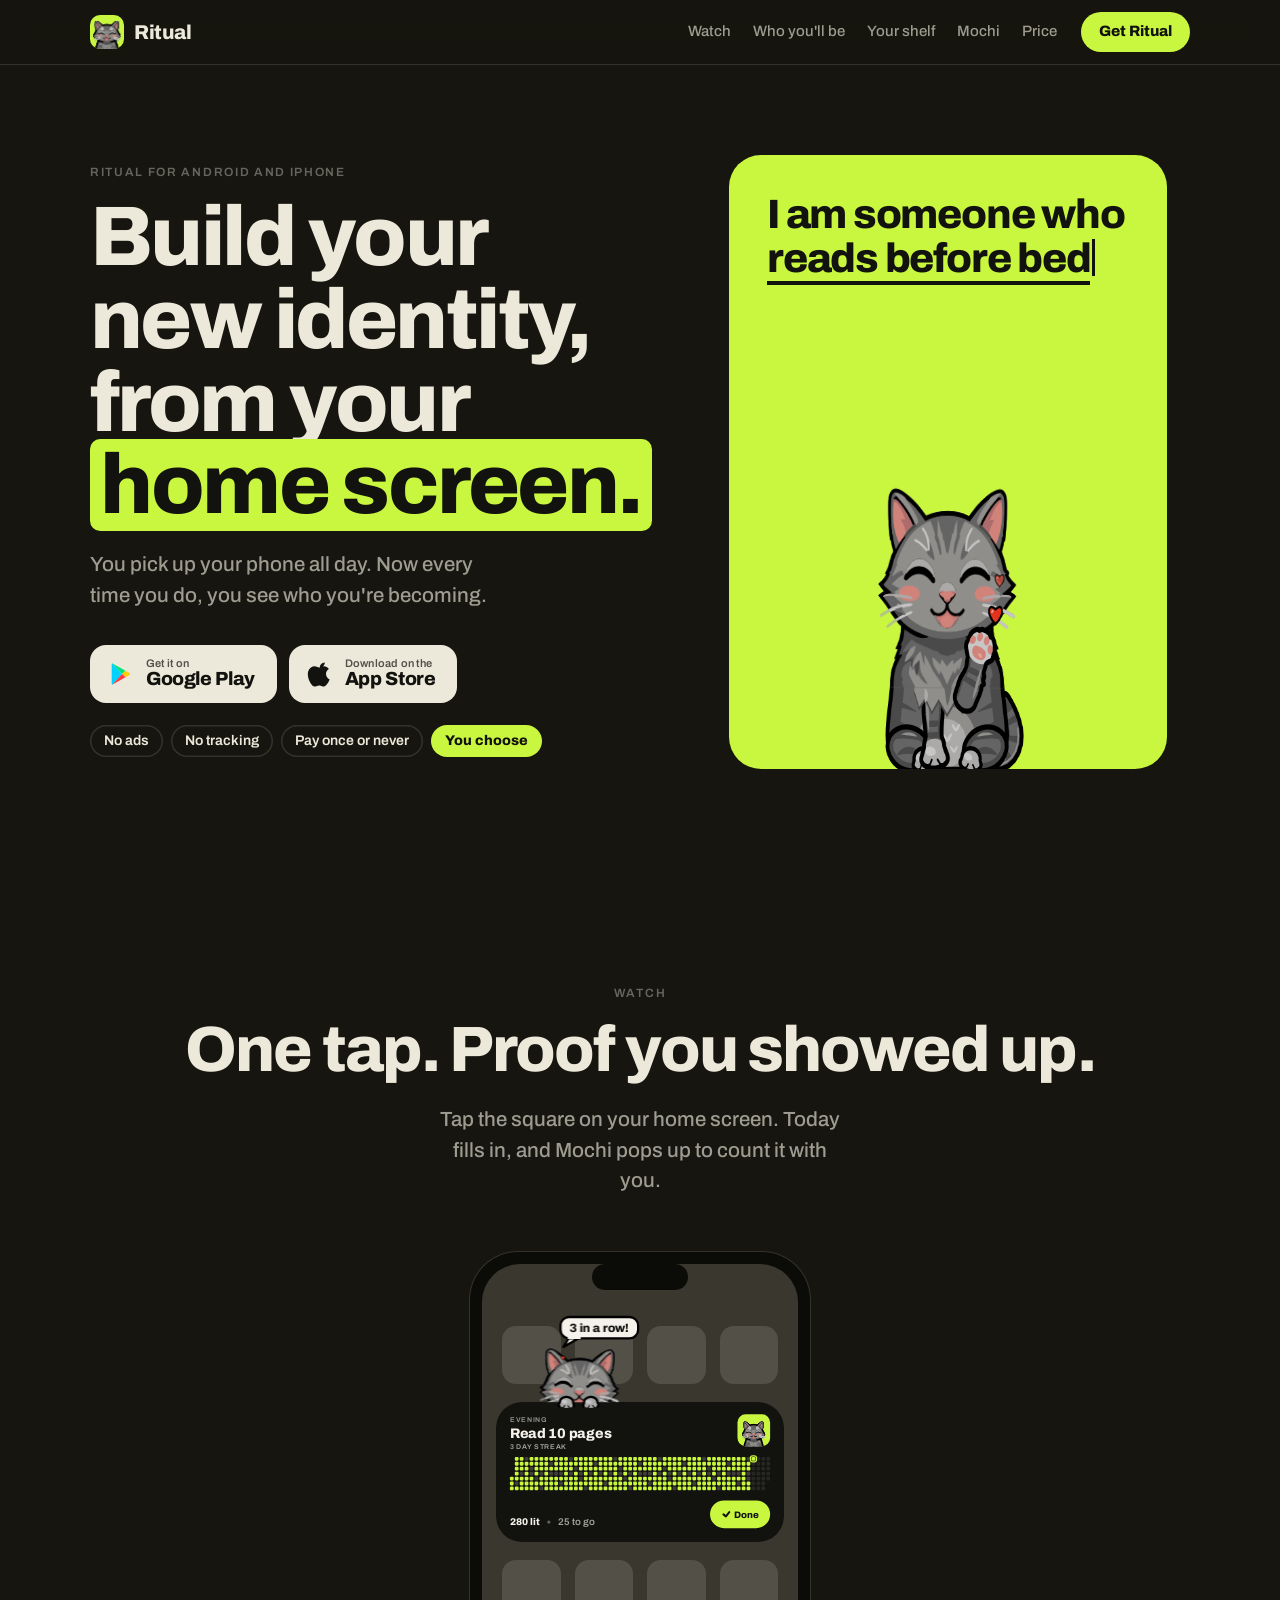
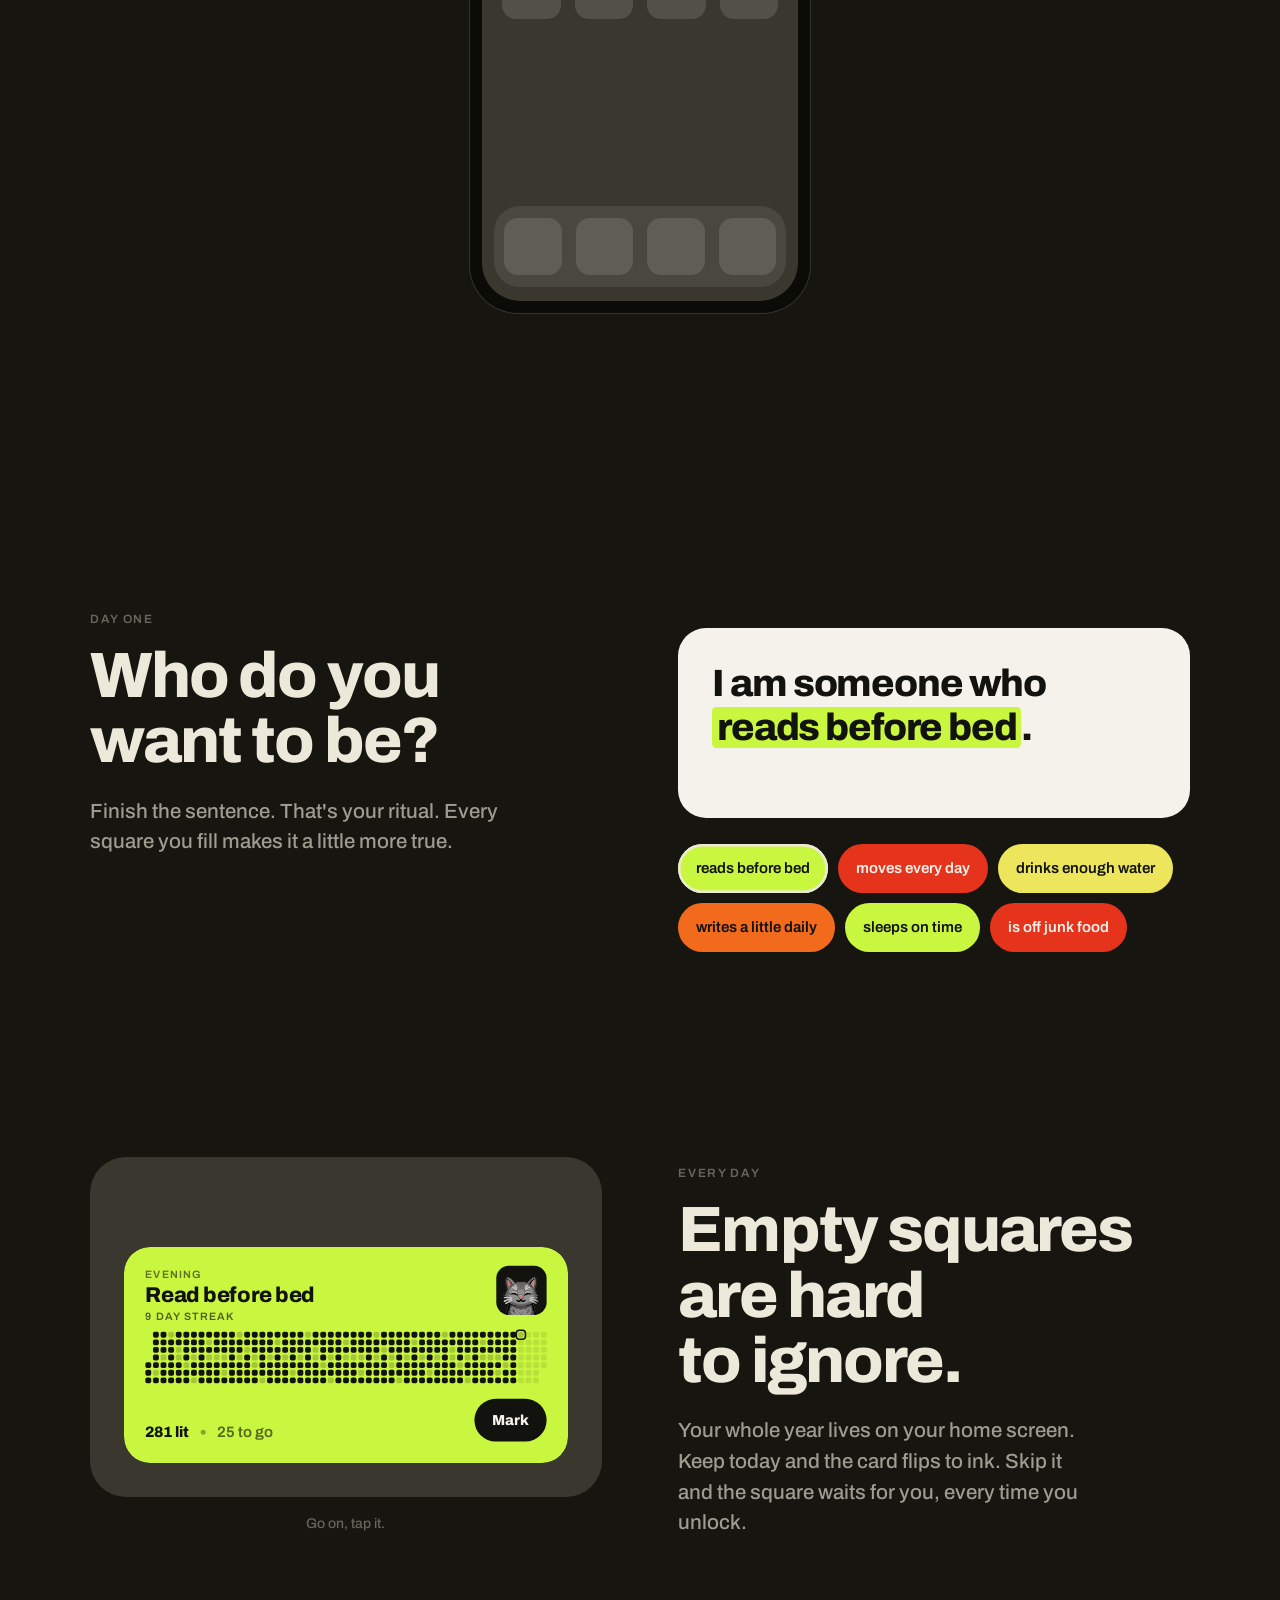
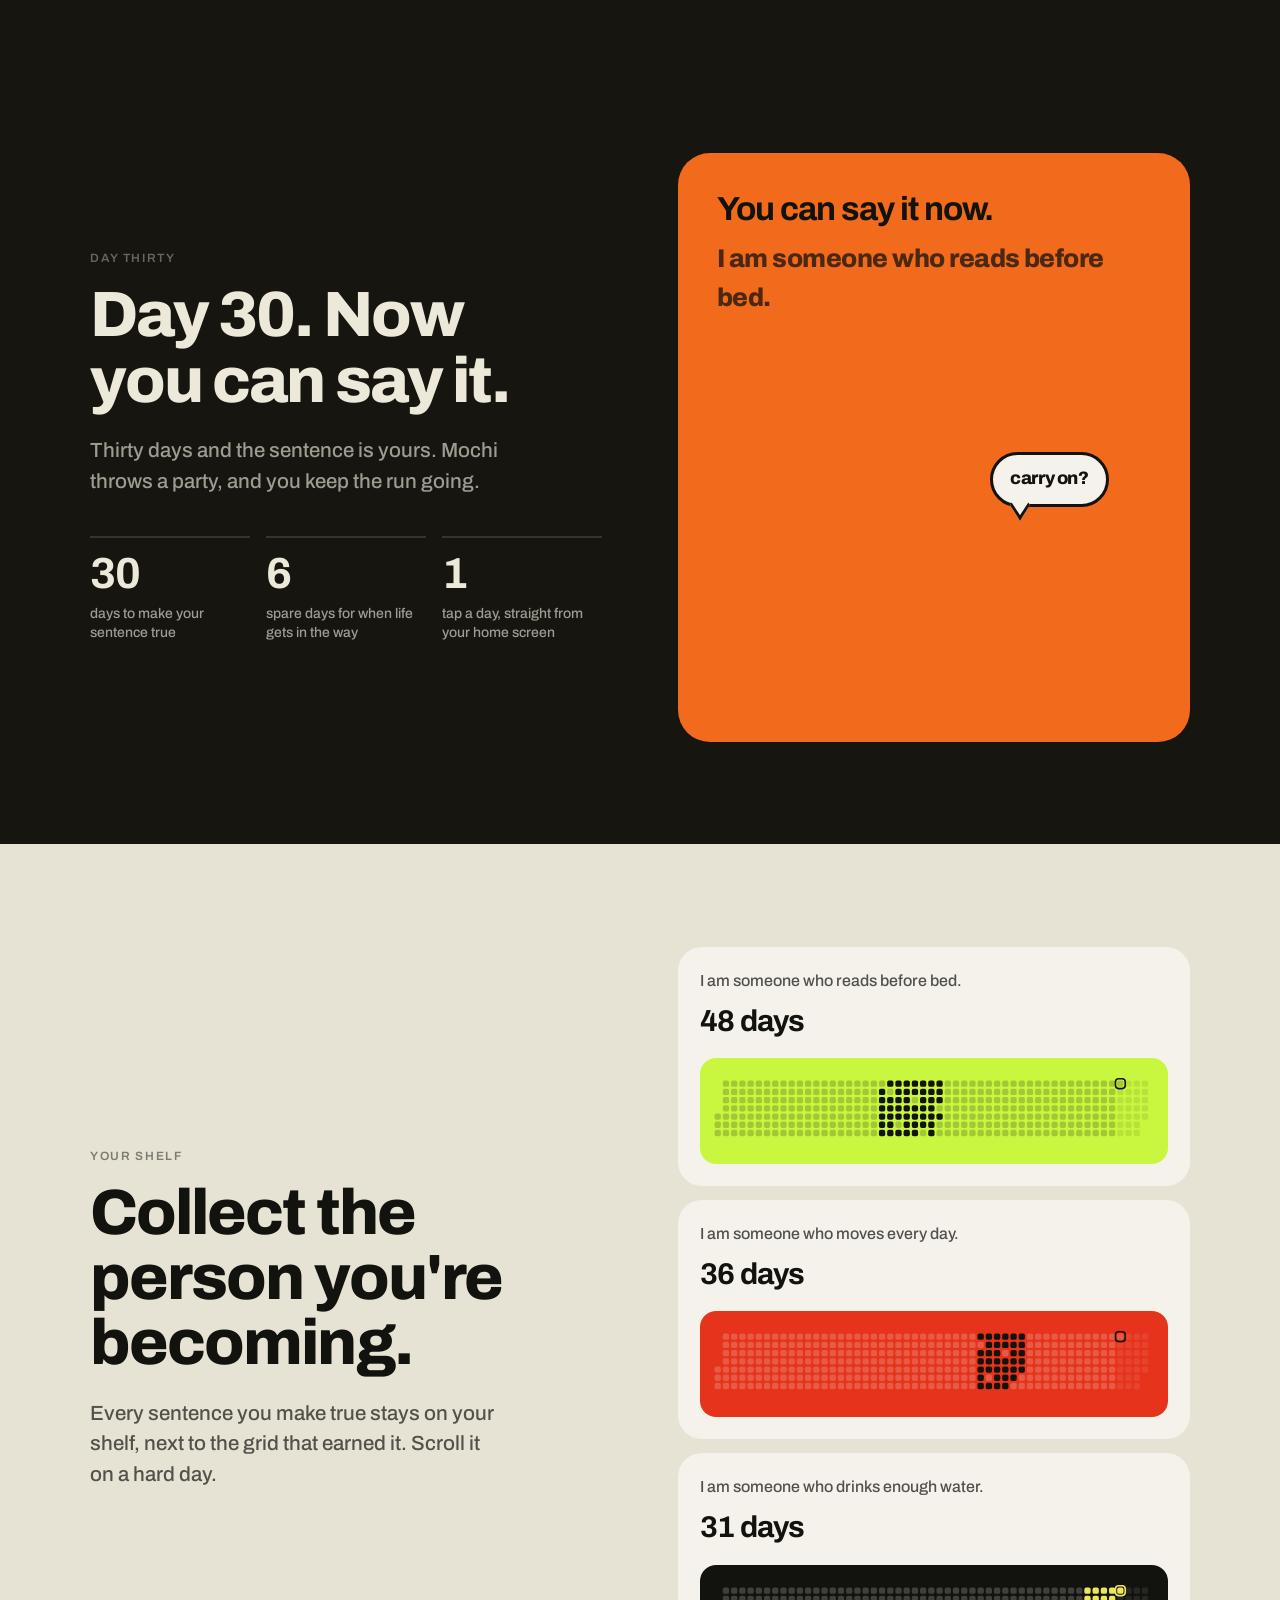
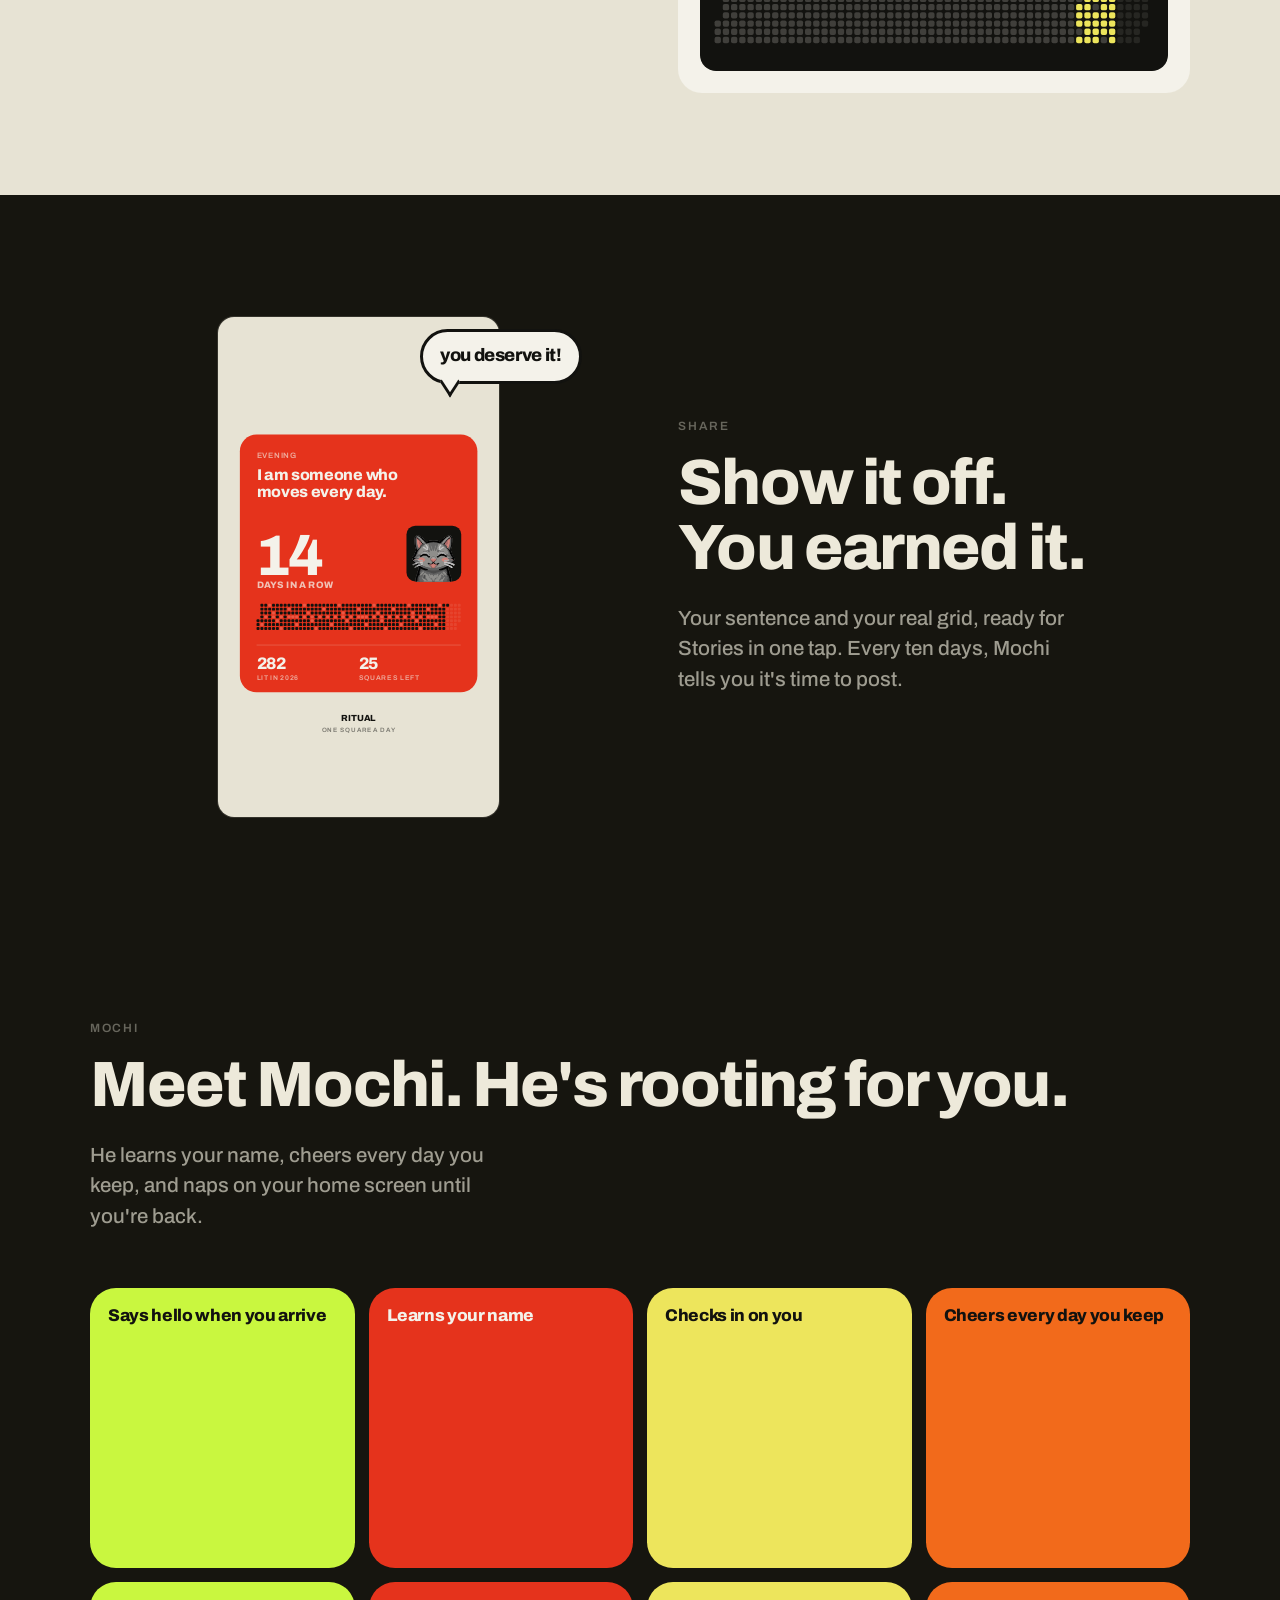
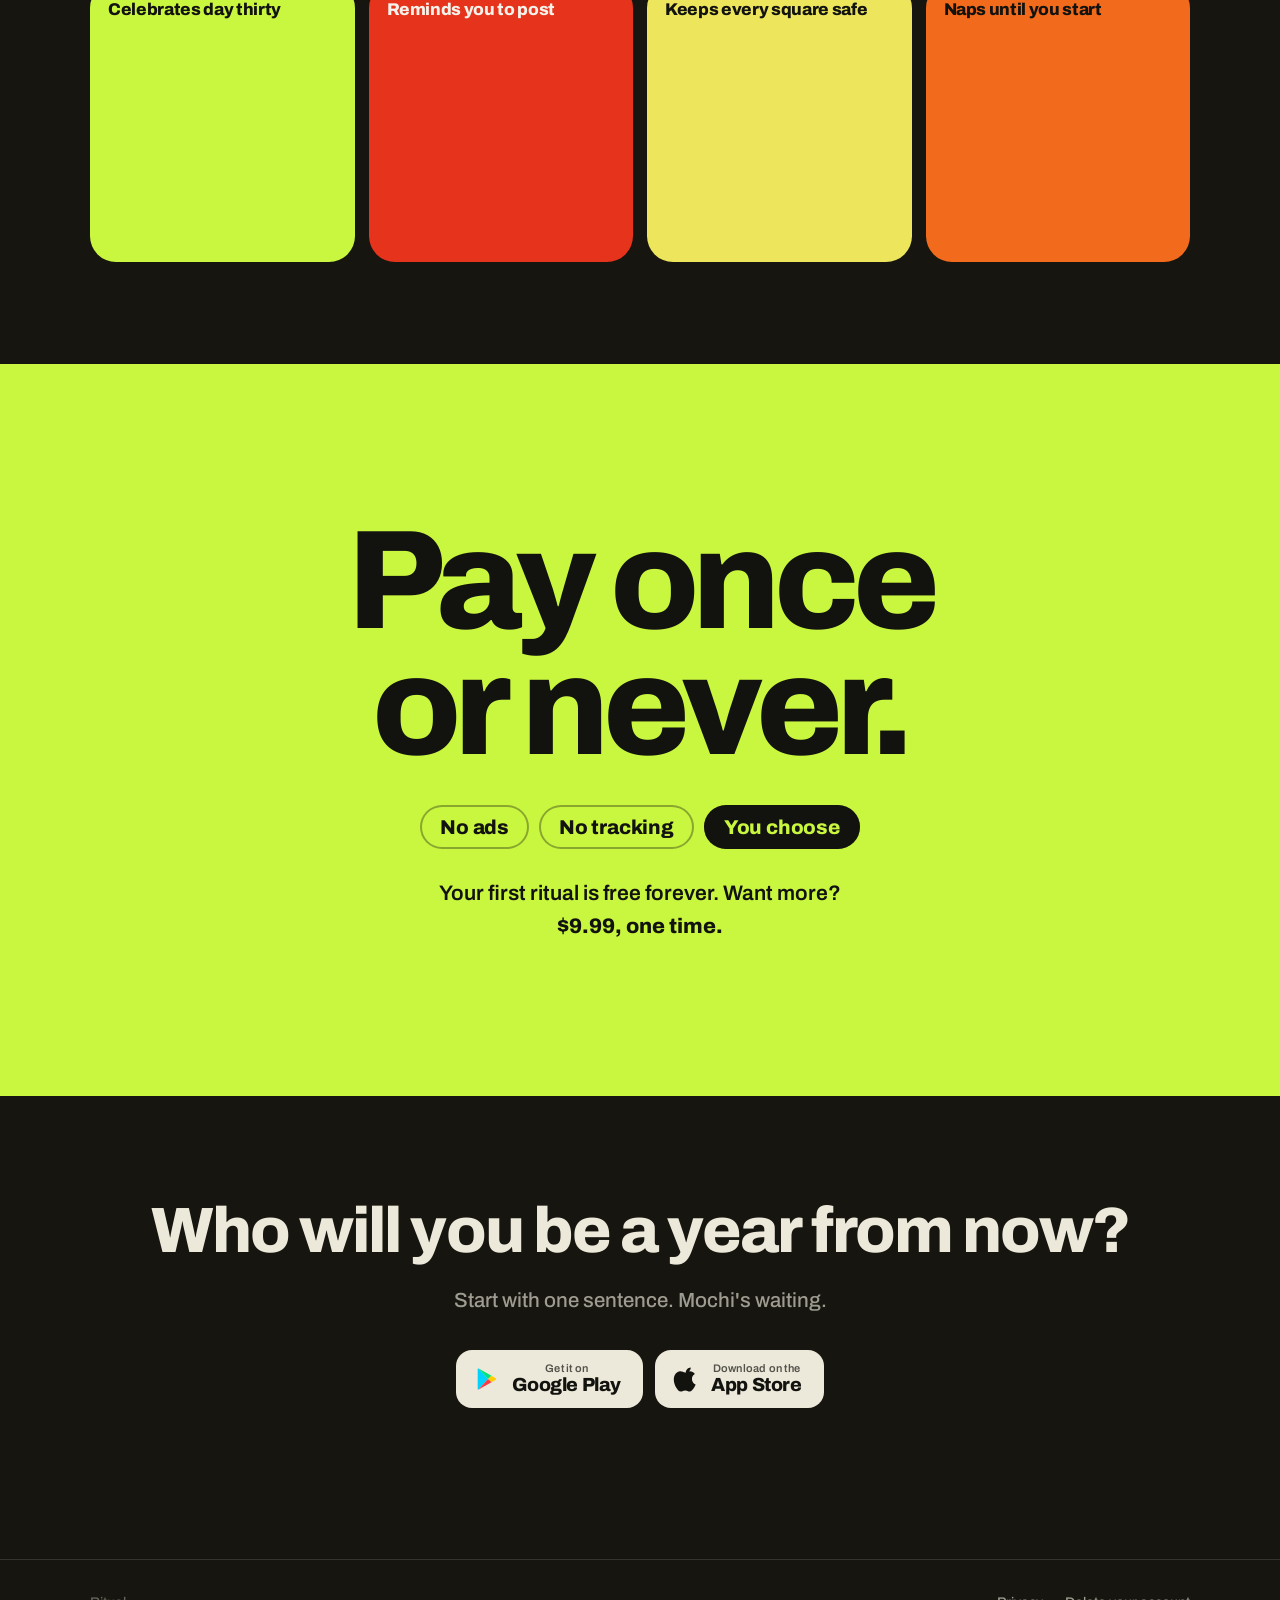
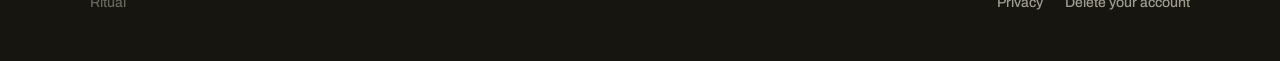
==== commit d80ef522: "Lead with the identity hook and the deal, and fit every screen The hero now says what Ritual is for " ====
--- a/docs/index.html
+++ b/docs/index.html
@@ -4,12 +4,12 @@
 <meta charset="utf-8">
 <meta name="viewport" content="width=device-width, initial-scale=1">
 <title>Ritual</title>
-<meta name="description" content="Write who you want to be and prove it one square a day. Your year sits on your home screen, Mochi cheers every day you keep, and in thirty days the sentence is true. $9.99 once, forever. No subscription. No tracking.">
+<meta name="description" content="Build your new identity, from your home screen. Write who you want to be, tap one square a day, and watch it come true. No ads. No tracking. Pay once or never. You choose.">
 <meta name="theme-color" content="#16150F">
 <link rel="canonical" href="https://ayan-pathak.github.io/ritual-habit-widget/">
 <meta property="og:type" content="website">
 <meta property="og:title" content="Ritual">
-<meta property="og:description" content="Write who you want to be. Prove it one square a day.">
+<meta property="og:description" content="Build your new identity, from your home screen. No ads. No tracking. Pay once or never. You choose.">
 <meta property="og:url" content="https://ayan-pathak.github.io/ritual-habit-widget/">
 <meta name="twitter:card" content="summary_large_image">
 <link rel="icon" href="assets/favicon.svg" type="image/svg+xml">
@@ -27,10 +27,10 @@
     </a>
     <nav aria-label="Sections">
       <a href="#watch">Watch</a>
-      <a href="#sentence">Your sentence</a>
-      <a href="#year">Your year</a>
+      <a href="#sentence">Who you'll be</a>
       <a href="#shelf">Your shelf</a>
       <a href="#mochi">Mochi</a>
+      <a href="#price">Price</a>
     </nav>
     <a class="btn small" href="#get">Get Ritual</a>
   </div>
@@ -43,8 +43,8 @@
   <div class="wrap split">
     <div class="rise">
       <p class="caps">Ritual for Android and iPhone</p>
-      <h1>Write who you want to be. Prove it one square a day.</h1>
-      <p class="lede">Pick a sentence about yourself. Ritual puts a year of squares on your home screen and fills one every day you keep it. Thirty days in, the sentence is true.</p>
+      <h1>Build your new identity, from your <span class="mark">home&nbsp;screen.</span></h1>
+      <p class="lede">You pick up your phone all day. Now every time you do, you see who you're becoming.</p>
       <div class="stores">
         <a class="store" data-store="play" href="#get">
           <svg viewBox="0 0 24 24" aria-hidden="true" class="glyph"><path fill="#00D2FF" d="M3.9 2.1c-.3.3-.5.8-.5 1.4v17c0 .6.2 1.1.5 1.4L13 12z"/><path fill="#00E27A" d="M3.9 2.1 16.1 9 13 12z"/><path fill="#FFCE00" d="M16.1 9l3.6 2c.9.5.9 1.5 0 2l-3.6 2-3.1-3z"/><path fill="#FF3A44" d="M3.9 21.9 13 12l3.1 3z"/></svg>
@@ -55,6 +55,9 @@
           <span><i>Download on the</i><b>App Store</b></span>
         </a>
       </div>
+      <ul class="trust" aria-label="The deal">
+        <li>No ads</li><li>No tracking</li><li>Pay once or never</li><li class="you">You choose</li>
+      </ul>
     </div>
     <div class="block hero-block rise" style="animation-delay:.12s" aria-label="I am someone who reads before bed. Mochi walks in and waves.">
       <div class="said" aria-hidden="true">I am someone who <span class="typed" id="typed">reads before bed</span><span class="caret"></span></div>
@@ -67,8 +70,8 @@
 <section id="watch" class="watch">
   <div class="wrap">
     <p class="caps">Watch</p>
-    <h2>One tap a day. Mochi takes it from there.</h2>
-    <p class="lede">Tap the widget and today fills in. Mochi pops up to tell you how far you've come.</p>
+    <h2>One tap. Proof you showed up.</h2>
+    <p class="lede">Tap the square on your home screen. Today fills in, and Mochi pops up to count it with you.</p>
     <div class="phone">
       <div class="notch"></div>
       <div class="screen">
@@ -92,9 +95,9 @@
 <section id="sentence">
   <div class="wrap split">
     <div>
-      <p class="caps">It starts here</p>
-      <h2>It starts with a sentence about you.</h2>
-      <p class="lede">What's something you'd like to be true about you? Pick one or write your own. Every ritual you start is built around it.</p>
+      <p class="caps">Day one</p>
+      <h2>Who do you want to be?</h2>
+      <p class="lede">Finish the sentence. That's your ritual. Every square you fill makes it a little more true.</p>
     </div>
     <div class="sentence-wrap">
       <div class="sentence-card" id="sentenceCard">
@@ -111,8 +114,8 @@
   <div class="wrap split flip">
     <div>
       <p class="caps">Every day</p>
-      <h2>Your whole year, right on your home screen.</h2>
-      <p class="lede">365 squares. Tap the pill and today fills in. The card turns ink, so one glance tells you what's done and what's still open.</p>
+      <h2>Empty squares are hard to ignore.</h2>
+      <p class="lede">Your whole year lives on your home screen. Keep today and the card flips to ink. Skip it and the square waits for you, every time you unlock.</p>
     </div>
     <div>
       <div class="wall">
@@ -120,7 +123,7 @@
           <canvas class="card" id="wallCard" role="button" tabindex="0" aria-label="Mark today"></canvas>
         </div>
       </div>
-      <p class="hint">Tap the card to mark today.</p>
+      <p class="hint">Go on, tap it.</p>
     </div>
   </div>
 </section>
@@ -130,8 +133,8 @@
   <div class="wrap split">
     <div>
       <p class="caps">Day thirty</p>
-      <h2>Thirty days in, you get to say it.</h2>
-      <p class="lede">Keep your ritual for thirty days and Mochi throws you a party. Then you carry on, and the count keeps climbing.</p>
+      <h2>Day 30. Now you can say it.</h2>
+      <p class="lede">Thirty days and the sentence is yours. Mochi throws a party, and you keep the run going.</p>
       <div class="facts">
         <div><b>30</b><span>days to make your sentence true</span></div>
         <div><b>6</b><span>spare days for when life gets in the way</span></div>
@@ -151,8 +154,8 @@
   <div class="wrap split">
     <div>
       <p class="caps">Your shelf</p>
-      <h2>Every sentence you make true goes on your shelf.</h2>
-      <p class="lede">Each one stays there with the real grid that earned it. It's the page you'll want to scroll on a hard day.</p>
+      <h2>Collect the person you're becoming.</h2>
+      <p class="lede">Every sentence you make true stays on your shelf, next to the grid that earned it. Scroll it on a hard day.</p>
     </div>
     <div class="entries" id="entries"></div>
   </div>
@@ -163,8 +166,8 @@
   <div class="wrap split flip">
     <div>
       <p class="caps">Share</p>
-      <h2>Post the proof.</h2>
-      <p class="lede">Your sentence and your real grid, made for Instagram Stories. Every ten days you keep, Mochi reminds you that you've earned a post.</p>
+      <h2>Show it off. You earned it.</h2>
+      <p class="lede">Your sentence and your real grid, ready for Stories in one tap. Every ten days, Mochi tells you it's time to post.</p>
     </div>
     <div class="share-stage" id="shareStage">
       <canvas class="story" id="story"></canvas>
@@ -178,26 +181,26 @@
 <section id="mochi">
   <div class="wrap">
     <p class="caps">Mochi</p>
-    <h2>Mochi shows up every day you do.</h2>
-    <p class="lede">He waves when you arrive, learns your name, cheers every day you keep and throws a party on day thirty.</p>
+    <h2>Meet Mochi. He's rooting for you.</h2>
+    <p class="lede">He learns your name, cheers every day you keep, and naps on your home screen until you're back.</p>
     <div class="poses" id="poses"></div>
   </div>
 </section>
 
 <!-- ── Price ────────────────────────────────────────────────────────── -->
-<section class="price" aria-label="Price">
-  <div class="wrap">
-    <h2>$9.99.</h2>
-    <p>Once. Forever. No subscription. No tracking.</p>
-    <small>Your first ritual is free.</small>
+<section id="price" class="price" aria-label="Price">
+  <div class="wrap">
+    <h2>Pay once<br>or never.</h2>
+    <ul class="trust big"><li>No ads</li><li>No tracking</li><li class="you">You choose</li></ul>
+    <p>Your first ritual is free forever. Want more? <b>$9.99, one time.</b></p>
   </div>
 </section>
 
 <!-- ── Last call ────────────────────────────────────────────────────── -->
 <section id="get" class="last">
   <div class="wrap">
-    <h2>Start with one sentence.</h2>
-    <p class="lede">Download Ritual and tell Mochi who you'd like to be.</p>
+    <h2>Who will you be a year from now?</h2>
+    <p class="lede">Start with one sentence. Mochi's waiting.</p>
     <div class="stores">
       <a class="store" data-store="play" href="#get">
         <svg viewBox="0 0 24 24" aria-hidden="true" class="glyph"><path fill="#00D2FF" d="M3.9 2.1c-.3.3-.5.8-.5 1.4v17c0 .6.2 1.1.5 1.4L13 12z"/><path fill="#00E27A" d="M3.9 2.1 16.1 9 13 12z"/><path fill="#FFCE00" d="M16.1 9l3.6 2c.9.5.9 1.5 0 2l-3.6 2-3.1-3z"/><path fill="#FF3A44" d="M3.9 21.9 13 12l3.1 3z"/></svg>
--- a/docs/assets/home.css
+++ b/docs/assets/home.css
@@ -66,6 +66,14 @@
 .store i { font-style: normal; font-size: 11px; font-weight: 600; letter-spacing: .02em; opacity: .7; }
 .store b { font-size: 19px; font-weight: 800; letter-spacing: -.02em; }
 .store.dark { background: var(--dark); color: var(--ink); }
+/* On a phone the two badges share one row. */
+@media (max-width: 480px) {
+  .stores { display: grid; grid-template-columns: 1fr 1fr; gap: 10px; margin-top: 28px; }
+  .store { height: 52px; padding: 0 10px; gap: 8px; justify-content: center; border-radius: 14px; }
+  .store .glyph { width: 20px; height: 20px; }
+  .store i { font-size: 9.5px; }
+  .store b { font-size: 15px; }
+}
 
 /* ── Sections ─────────────────────────────────────────────────────────── */
 section { padding-block: clamp(64px, 8vw, 112px); }
@@ -81,15 +89,24 @@
 /* ── Hero ─────────────────────────────────────────────────────────────── */
 .hero { padding-block: clamp(48px, 7vw, 96px) clamp(64px, 9vw, 120px); }
 .hero .split { grid-template-columns: 1.05fr .95fr; }
-@media (max-width: 900px) { .hero .split { grid-template-columns: 1fr; } }
-.hero-block { height: clamp(460px, 48vw, 620px); }
+.hero h1 { font-size: clamp(42px, 6.6vw, 92px); }
+/* The hero keeps its two columns down to tablet width; below that the
+   sentence block stacks under the headline. */
+@media (max-width: 900px) and (min-width: 701px) { .hero .split { grid-template-columns: 1.1fr .9fr; gap: 32px; } }
+@media (max-width: 700px) { .hero .split { grid-template-columns: 1fr; } }
+.hero-block { height: clamp(420px, 48vw, 620px); }
+@media (max-width: 700px) { .hero-block { height: clamp(380px, 110vw, 480px); } }
 .hero-block .said { position: absolute; left: 0; right: 0; top: 0; padding: clamp(26px, 3vw, 40px); font-weight: 800; letter-spacing: -.03em; font-size: clamp(28px, 3.2vw, 42px); line-height: 1.08; }
 .hero-block .said .typed { border-bottom: 4px solid var(--dark); }
 .hero-block .said .caret { display: inline-block; width: 3px; height: .9em; background: var(--dark); vertical-align: -.1em; margin-left: 2px; animation: blink 1s steps(1) infinite; }
 @keyframes blink { 50% { opacity: 0; } }
 @media (prefers-reduced-motion: reduce) { .hero-block .said .caret { animation: none; } }
 .hero-block .walker { position: absolute; left: 50%; bottom: 0; transform: translateX(-50%); display: flex; }
-.hero .note { margin-top: 26px; color: var(--faint); font-size: 14px; }
+
+/* The deal, said plainly: under the hero, and again as the price. */
+.trust { list-style: none; padding: 0; margin: 22px 0 0; display: flex; flex-wrap: wrap; gap: 8px; }
+.trust li { padding: 8px 14px; border-radius: 999px; box-shadow: inset 0 0 0 1.5px var(--line); font-weight: 600; font-size: 14px; line-height: 1.2; }
+.trust li.you { background: var(--lime); color: var(--dark); box-shadow: none; font-weight: 800; }
 
 /* ── Video / live demo ────────────────────────────────────────────────── */
 .watch { text-align: center; }
@@ -119,6 +136,7 @@
 .chip:active { transform: scale(.96); }
 .chip[aria-pressed="true"] { box-shadow: inset 0 0 0 2.5px var(--ink); }
 .sentence-wrap { padding-top: 110px; }
+@media (max-width: 600px) { .sentence-card { min-height: 0; } }
 
 /* ── The widget ───────────────────────────────────────────────────────── */
 .wall { position: relative; background: #3A382E; border-radius: 36px; padding: clamp(56px, 7vw, 90px) clamp(18px, 3vw, 34px) clamp(26px, 3vw, 34px); }
@@ -149,6 +167,7 @@
 
 /* ── Share ────────────────────────────────────────────────────────────── */
 .share-stage { position: relative; display: flex; align-items: flex-end; justify-content: center; gap: 0; min-height: 520px; }
+@media (max-width: 600px) { .share-stage { min-height: 0; padding-top: 72px; } }
 .story { border-radius: 16px; overflow: hidden; box-shadow: 0 0 0 1px var(--line); }
 .bubble { position: absolute; z-index: 2; background: var(--paper); color: var(--dark); border: 3px solid var(--dark); border-radius: 999px; padding: 10px 17px 11px; font-weight: 800; font-size: 18px; letter-spacing: -.02em; white-space: nowrap; transform-origin: 12% 100%; }
 .bubble::after { content: ""; position: absolute; left: 18px; bottom: -10px; width: 15px; height: 15px; background: var(--paper); border: solid var(--dark); border-width: 0 3px 3px 0; transform: rotate(45deg) skew(12deg, 12deg); }
@@ -166,8 +185,11 @@
 /* ── Price ────────────────────────────────────────────────────────────── */
 .price { background: var(--lime); color: var(--dark); text-align: center; padding-block: clamp(90px, 12vw, 160px); }
 .price h2 { font-size: clamp(56px, 11vw, 150px); line-height: .9; letter-spacing: -.05em; }
-.price p { margin: 26px auto 0; font-size: clamp(20px, 2.2vw, 28px); font-weight: 800; letter-spacing: -.02em; max-width: 32ch; }
-.price small { display: block; margin-top: 18px; font-size: 16px; font-weight: 600; opacity: .65; }
+.price .trust { justify-content: center; gap: 10px; margin-top: 34px; }
+.price .trust li { box-shadow: inset 0 0 0 2px rgba(18, 18, 15, .35); font-size: clamp(16px, 1.8vw, 20px); padding: 10px 20px; font-weight: 800; letter-spacing: -.01em; }
+.price .trust li.you { background: var(--dark); color: var(--lime); }
+.price p { margin: 28px auto 0; font-size: clamp(17px, 1.8vw, 21px); font-weight: 600; max-width: 34ch; }
+.price p b { font-weight: 800; white-space: nowrap; }
 
 /* ── Last call ────────────────────────────────────────────────────────── */
 .last { text-align: center; }
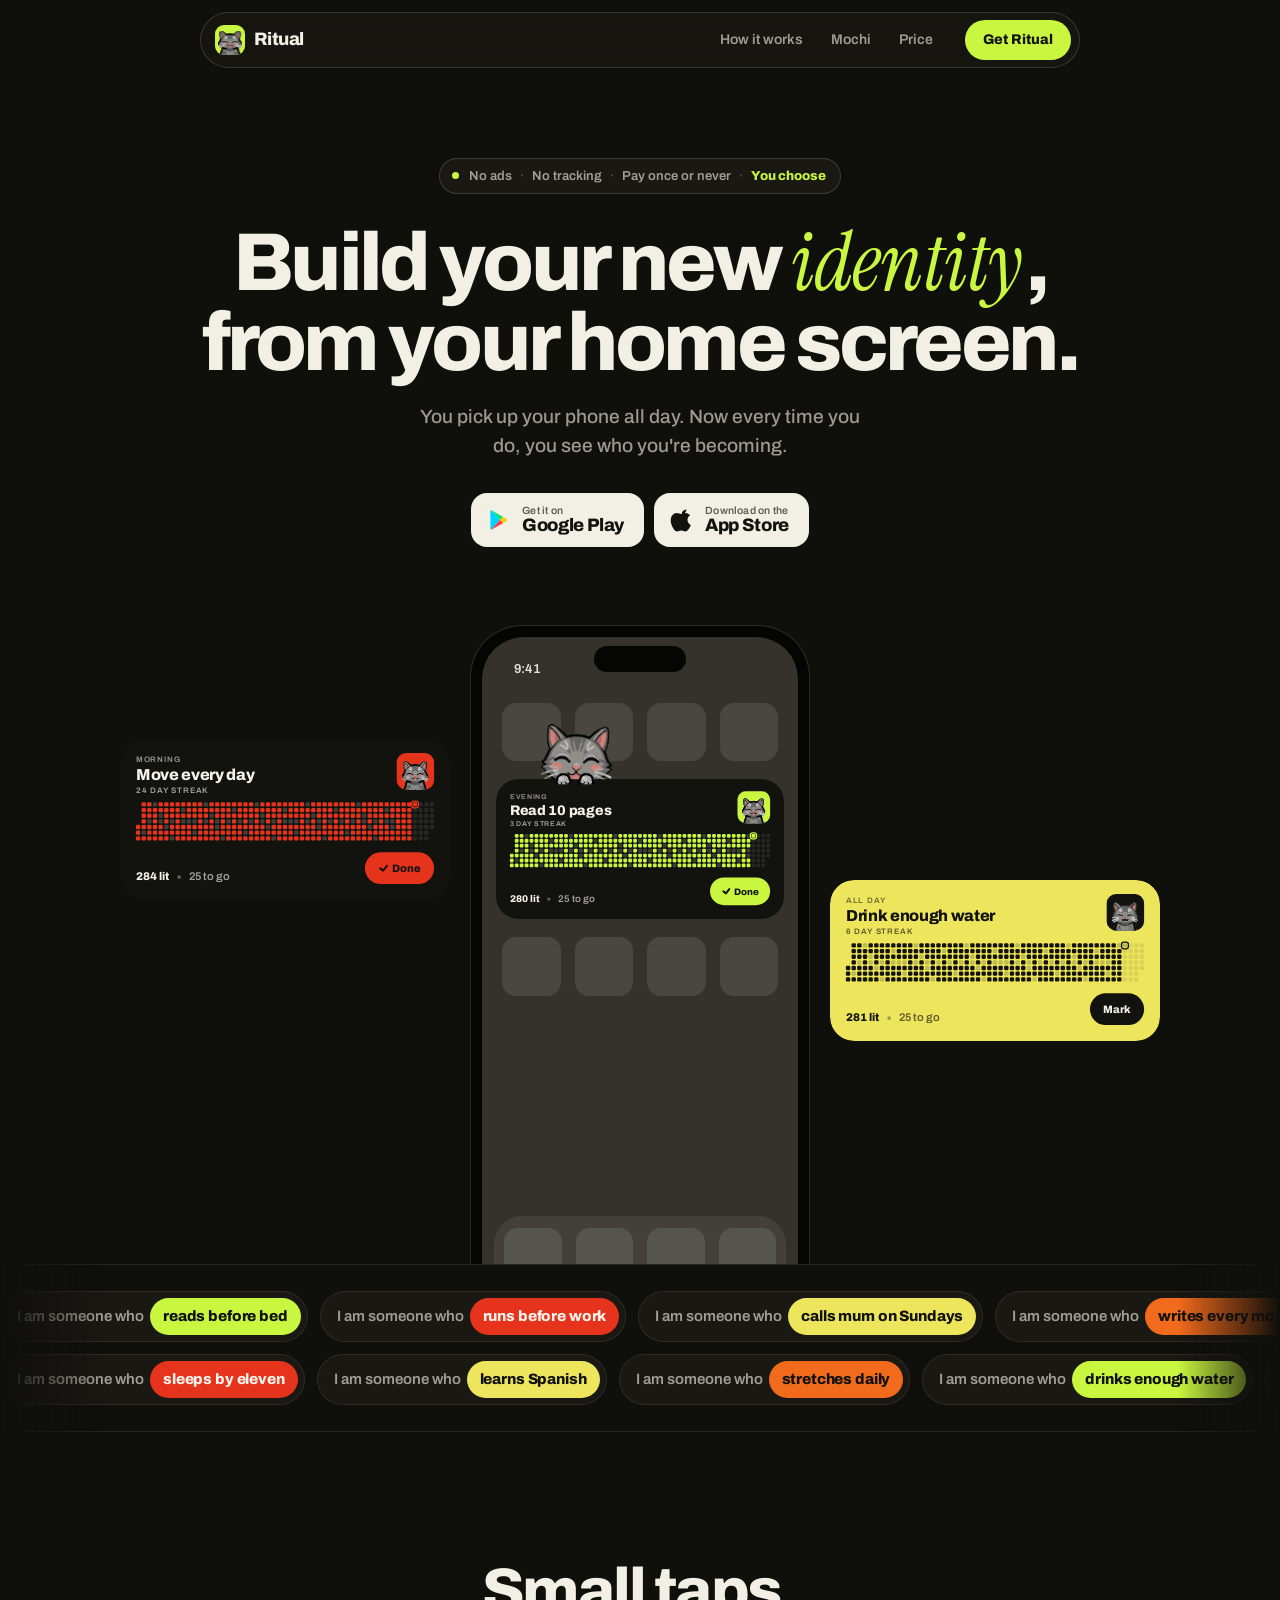
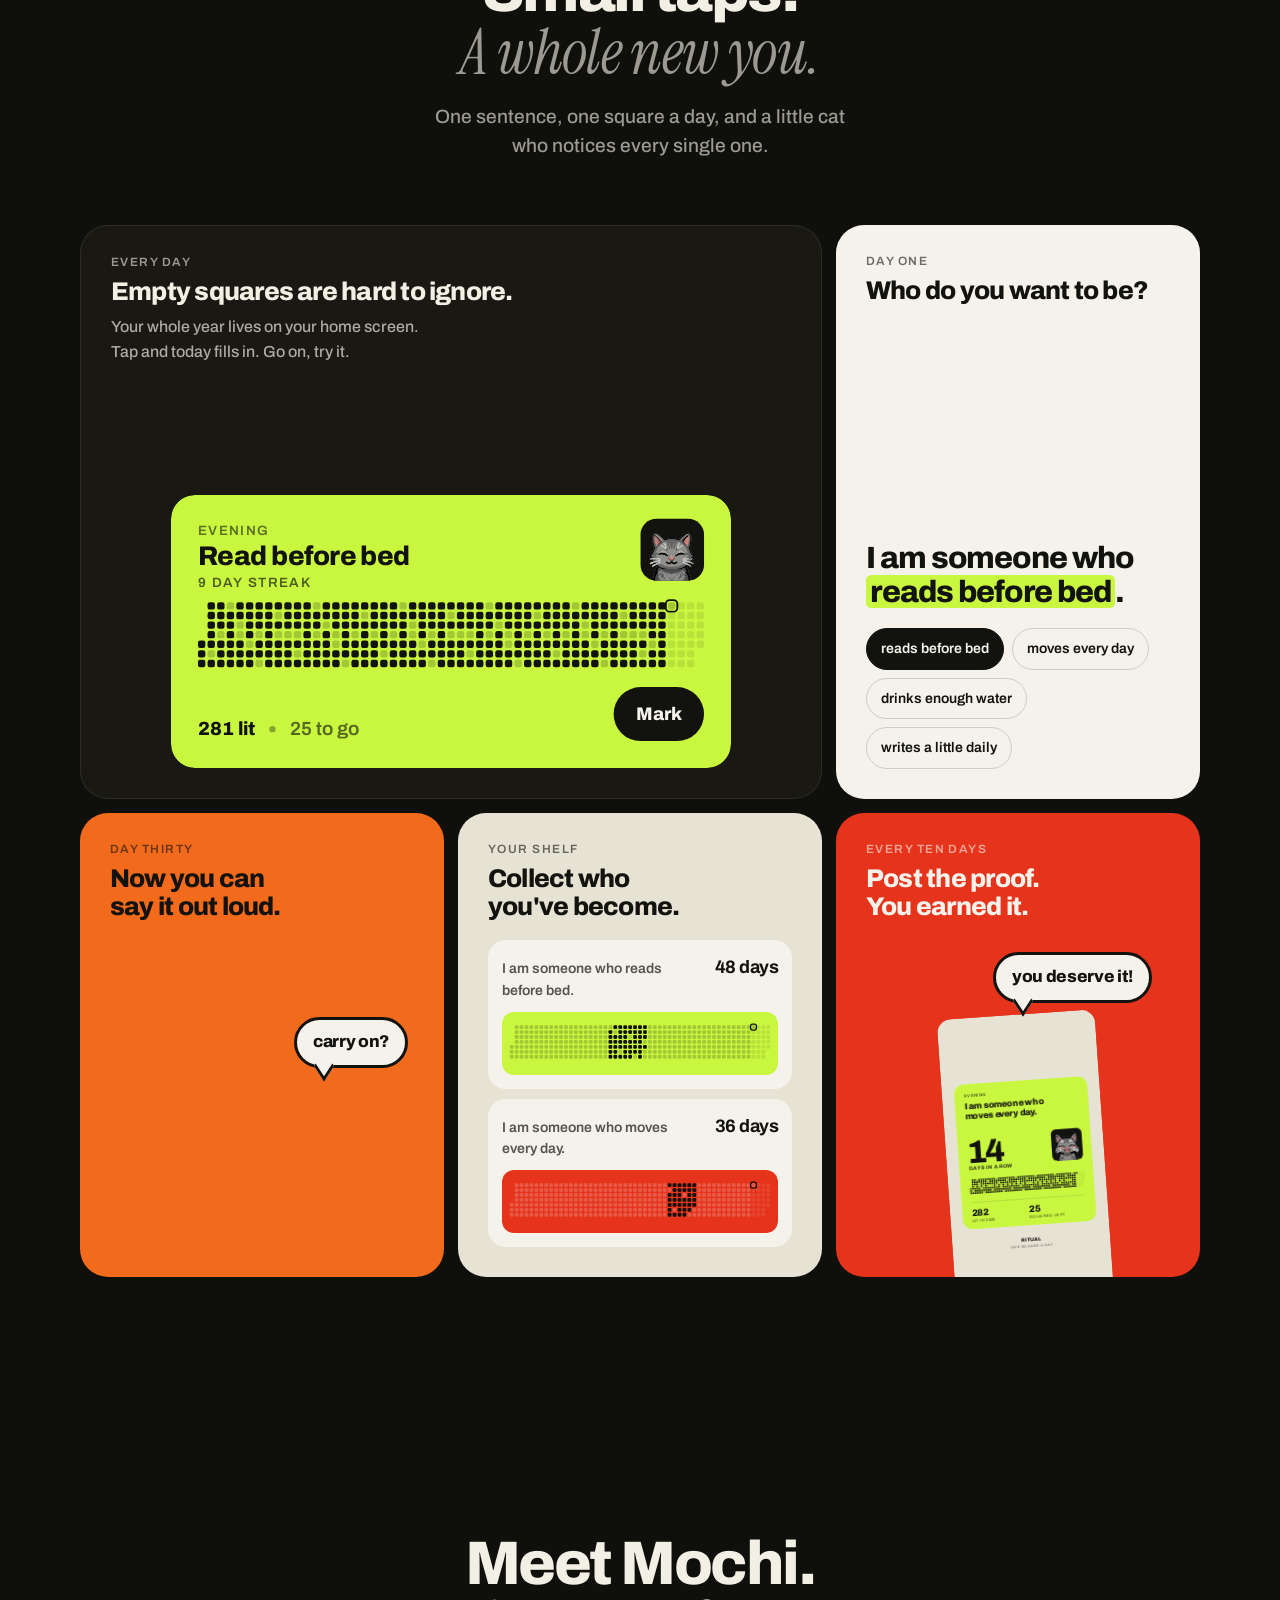
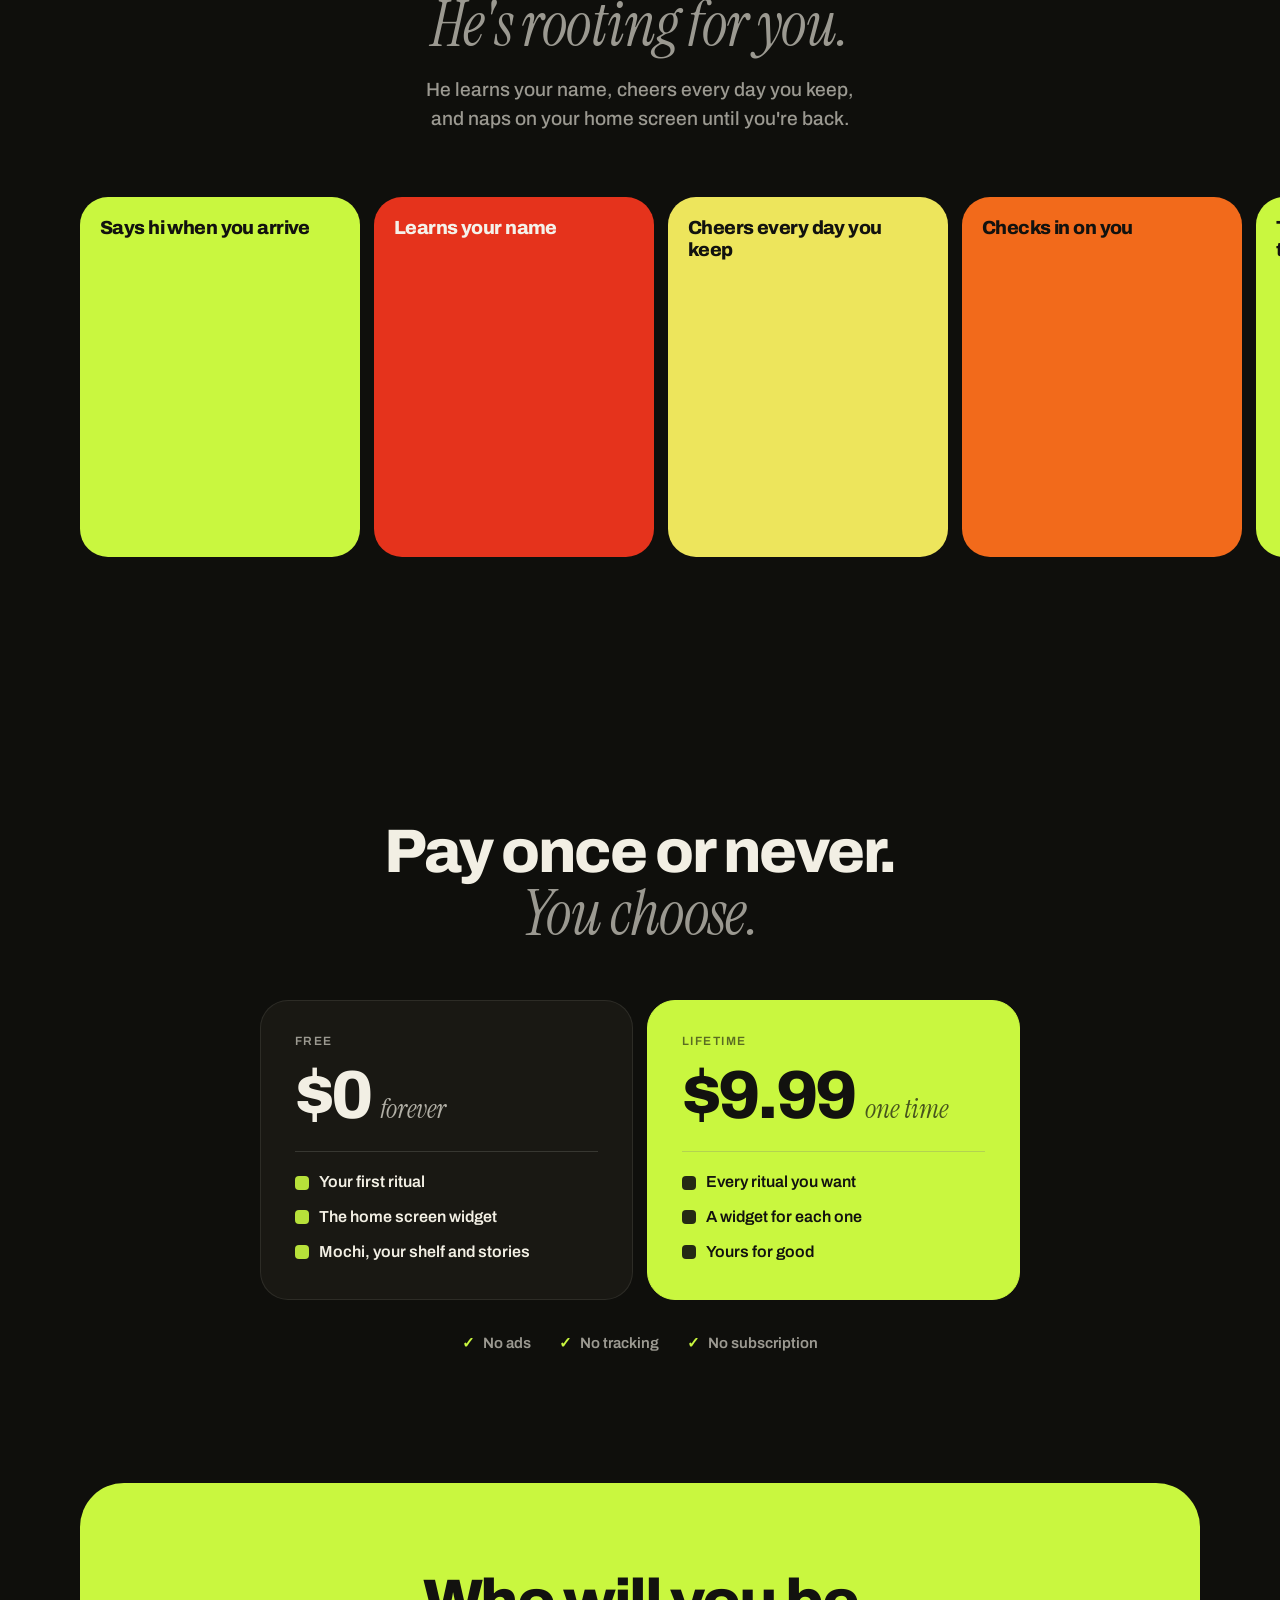
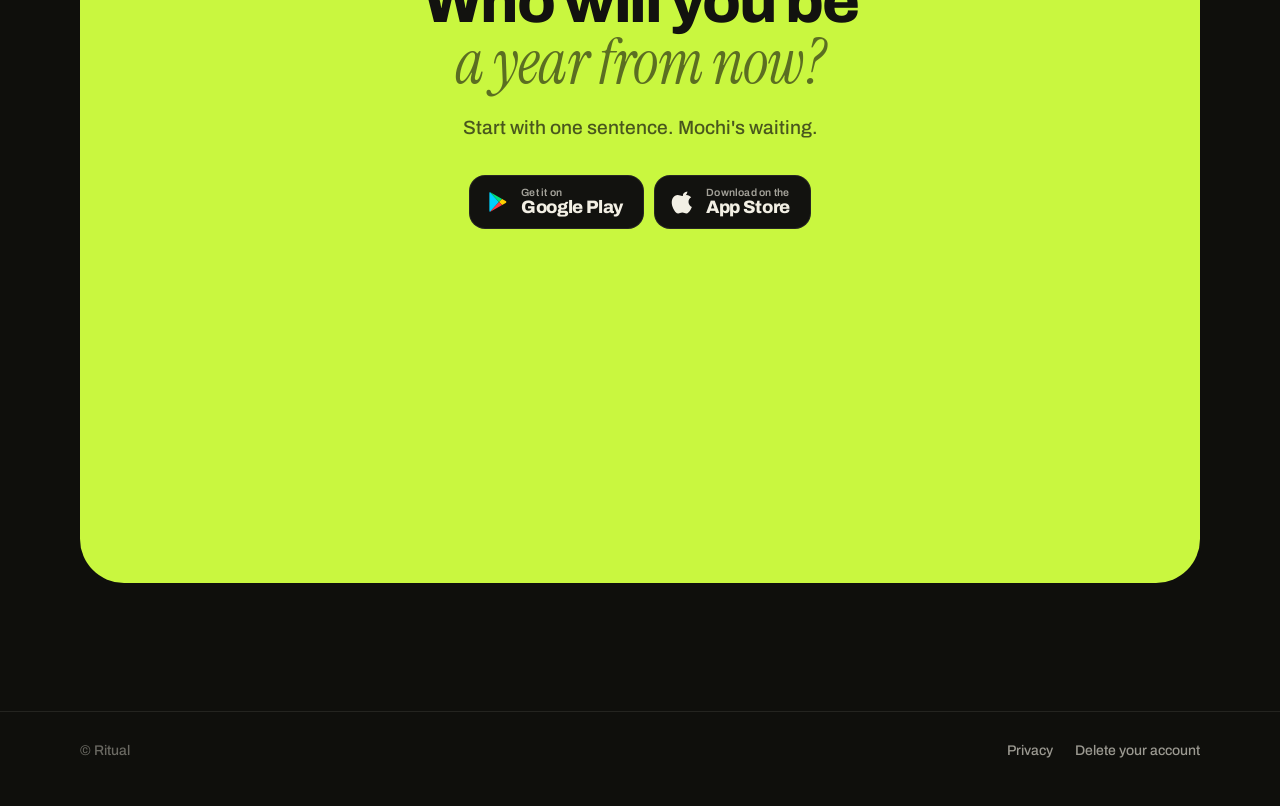
==== commit a403a979: "Redesign the site around the product: phone hero, bento, swipeable Mochi The phone with the live wid" ====
--- a/docs/index.html
+++ b/docs/index.html
@@ -5,7 +5,7 @@
 <meta name="viewport" content="width=device-width, initial-scale=1">
 <title>Ritual</title>
 <meta name="description" content="Build your new identity, from your home screen. Write who you want to be, tap one square a day, and watch it come true. No ads. No tracking. Pay once or never. You choose.">
-<meta name="theme-color" content="#16150F">
+<meta name="theme-color" content="#0F0F0C">
 <link rel="canonical" href="https://ayan-pathak.github.io/ritual-habit-widget/">
 <meta property="og:type" content="website">
 <meta property="og:title" content="Ritual">
@@ -15,193 +15,34 @@
 <link rel="icon" href="assets/favicon.svg" type="image/svg+xml">
 <link rel="preconnect" href="https://fonts.googleapis.com">
 <link rel="preconnect" href="https://fonts.gstatic.com" crossorigin>
-<link rel="stylesheet" href="https://fonts.googleapis.com/css2?family=Archivo:wght@500;600;800&display=swap">
+<link rel="stylesheet" href="https://fonts.googleapis.com/css2?family=Archivo:wght@500;600;800&family=Instrument+Serif:ital@1&display=swap">
 <link rel="stylesheet" href="assets/home.css">
 </head>
 <body id="top">
 
 <header class="nav">
-  <div class="wrap">
+  <div class="bar">
     <a class="brand" href="#top" aria-label="Ritual, back to top">
-      <span class="tile"><canvas id="brandCat" style="height:28px"></canvas></span>Ritual
+      <span class="tile"><canvas id="brandCat" style="height:24px"></canvas></span>Ritual
     </a>
     <nav aria-label="Sections">
-      <a href="#watch">Watch</a>
-      <a href="#sentence">Who you'll be</a>
-      <a href="#shelf">Your shelf</a>
+      <a href="#how">How it works</a>
       <a href="#mochi">Mochi</a>
       <a href="#price">Price</a>
     </nav>
-    <a class="btn small" href="#get">Get Ritual</a>
+    <a class="pill-btn" href="#get">Get Ritual</a>
   </div>
 </header>
 
 <main>
 
-<!-- ── Hero ─────────────────────────────────────────────────────────── -->
+<!-- Hero: the promise, then the product itself -->
 <section class="hero">
-  <div class="wrap split">
-    <div class="rise">
-      <p class="caps">Ritual for Android and iPhone</p>
-      <h1>Build your new identity, from your <span class="mark">home&nbsp;screen.</span></h1>
-      <p class="lede">You pick up your phone all day. Now every time you do, you see who you're becoming.</p>
-      <div class="stores">
-        <a class="store" data-store="play" href="#get">
-          <svg viewBox="0 0 24 24" aria-hidden="true" class="glyph"><path fill="#00D2FF" d="M3.9 2.1c-.3.3-.5.8-.5 1.4v17c0 .6.2 1.1.5 1.4L13 12z"/><path fill="#00E27A" d="M3.9 2.1 16.1 9 13 12z"/><path fill="#FFCE00" d="M16.1 9l3.6 2c.9.5.9 1.5 0 2l-3.6 2-3.1-3z"/><path fill="#FF3A44" d="M3.9 21.9 13 12l3.1 3z"/></svg>
-          <span><i>Get it on</i><b>Google Play</b></span>
-        </a>
-        <a class="store" data-store="appstore" href="#get">
-          <svg viewBox="0 0 24 24" aria-hidden="true" class="glyph"><path fill="currentColor" d="M16.4 1.4c0 1.1-.4 2.2-1.1 3-.9 1-2.3 1.7-3.4 1.6-.2-1.1.4-2.3 1.1-3 .8-.9 2.2-1.5 3.4-1.6zM20.9 17.1c-.6 1.3-.8 1.8-1.5 3-1 1.6-2.4 3.5-4.1 3.5-1.6 0-2-1-4-1s-2.5 1-4.1 1c-1.7 0-3-1.8-4-3.4C.4 15.9.1 10.8 1.8 8c1.2-1.9 3.1-3.1 4.9-3.1 1.9 0 3 1 4.5 1 1.5 0 2.4-1 4.5-1 1.6 0 3.3.9 4.5 2.4-4 2.2-3.3 7.9.7 9.8z"/></svg>
-          <span><i>Download on the</i><b>App Store</b></span>
-        </a>
-      </div>
-      <ul class="trust" aria-label="The deal">
-        <li>No ads</li><li>No tracking</li><li>Pay once or never</li><li class="you">You choose</li>
-      </ul>
-    </div>
-    <div class="block hero-block rise" style="animation-delay:.12s" aria-label="I am someone who reads before bed. Mochi walks in and waves.">
-      <div class="said" aria-hidden="true">I am someone who <span class="typed" id="typed">reads before bed</span><span class="caret"></span></div>
-      <div class="walker" id="heroWalker"></div>
-    </div>
-  </div>
-</section>
-
-<!-- ── Watch ────────────────────────────────────────────────────────── -->
-<section id="watch" class="watch">
-  <div class="wrap">
-    <p class="caps">Watch</p>
-    <h2>One tap. Proof you showed up.</h2>
-    <p class="lede">Tap the square on your home screen. Today fills in, and Mochi pops up to count it with you.</p>
-    <div class="phone">
-      <div class="notch"></div>
-      <div class="screen">
-        <div class="demo" id="demo" aria-label="A Ritual widget on a home screen. A tap marks today and Mochi pops up with the streak.">
-          <div class="icons"><i></i><i></i><i></i><i></i></div>
-          <div class="slot" id="demoSlot">
-            <canvas class="card" id="demoCard" style="width:100%;border-radius:24px"></canvas>
-            <span class="tap" id="demoTap"></span>
-          </div>
-          <div class="icons"><i></i><i></i><i></i><i></i></div>
-          <div class="icons dock"><i></i><i></i><i></i><i></i></div>
-        </div>
-        <span class="time">9:41</span>
-        <video id="film" src="assets/ritual.mp4" muted autoplay loop playsinline preload="metadata" hidden></video>
-      </div>
-    </div>
-  </div>
-</section>
-
-<!-- ── The sentence ─────────────────────────────────────────────────── -->
-<section id="sentence">
-  <div class="wrap split">
-    <div>
-      <p class="caps">Day one</p>
-      <h2>Who do you want to be?</h2>
-      <p class="lede">Finish the sentence. That's your ritual. Every square you fill makes it a little more true.</p>
-    </div>
-    <div class="sentence-wrap">
-      <div class="sentence-card" id="sentenceCard">
-        <div class="perch" data-pose="sit" data-h="124"></div>
-        <span>I am someone who </span><span class="end" id="sentenceEnd">reads before bed</span>.
-      </div>
-      <div class="chips" id="chips" role="group" aria-label="Try an ending"></div>
-    </div>
-  </div>
-</section>
-
-<!-- ── The widget ───────────────────────────────────────────────────── -->
-<section id="year">
-  <div class="wrap split flip">
-    <div>
-      <p class="caps">Every day</p>
-      <h2>Empty squares are hard to ignore.</h2>
-      <p class="lede">Your whole year lives on your home screen. Keep today and the card flips to ink. Skip it and the square waits for you, every time you unlock.</p>
-    </div>
-    <div>
-      <div class="wall">
-        <div class="card-host" id="wallHost">
-          <canvas class="card" id="wallCard" role="button" tabindex="0" aria-label="Mark today"></canvas>
-        </div>
-      </div>
-      <p class="hint">Go on, tap it.</p>
-    </div>
-  </div>
-</section>
-
-<!-- ── Day thirty ───────────────────────────────────────────────────── -->
-<section id="thirty">
-  <div class="wrap split">
-    <div>
-      <p class="caps">Day thirty</p>
-      <h2>Day 30. Now you can say it.</h2>
-      <p class="lede">Thirty days and the sentence is yours. Mochi throws a party, and you keep the run going.</p>
-      <div class="facts">
-        <div><b>30</b><span>days to make your sentence true</span></div>
-        <div><b>6</b><span>spare days for when life gets in the way</span></div>
-        <div><b>1</b><span>tap a day, straight from your home screen</span></div>
-      </div>
-    </div>
-    <div class="block thirty">
-      <div class="said"><b>You can say it now.</b><span>I am someone who reads before bed.</span></div>
-      <div class="stand" data-pose="party" data-h="0.52"></div>
-      <div class="bubble" id="carryOn" style="left:61%;bottom:40%">carry on?</div>
-    </div>
-  </div>
-</section>
-
-<!-- ── The shelf ────────────────────────────────────────────────────── -->
-<section id="shelf" class="shelf">
-  <div class="wrap split">
-    <div>
-      <p class="caps">Your shelf</p>
-      <h2>Collect the person you're becoming.</h2>
-      <p class="lede">Every sentence you make true stays on your shelf, next to the grid that earned it. Scroll it on a hard day.</p>
-    </div>
-    <div class="entries" id="entries"></div>
-  </div>
-</section>
-
-<!-- ── Share ────────────────────────────────────────────────────────── -->
-<section id="share">
-  <div class="wrap split flip">
-    <div>
-      <p class="caps">Share</p>
-      <h2>Show it off. You earned it.</h2>
-      <p class="lede">Your sentence and your real grid, ready for Stories in one tap. Every ten days, Mochi tells you it's time to post.</p>
-    </div>
-    <div class="share-stage" id="shareStage">
-      <canvas class="story" id="story"></canvas>
-      <div id="selfie" data-pose="selfie" data-h="240" style="display:flex;margin-left:-26px"></div>
-      <div class="bubble" id="deserve" style="right:4%;top:6%">you deserve it!</div>
-    </div>
-  </div>
-</section>
-
-<!-- ── Mochi ────────────────────────────────────────────────────────── -->
-<section id="mochi">
-  <div class="wrap">
-    <p class="caps">Mochi</p>
-    <h2>Meet Mochi. He's rooting for you.</h2>
-    <p class="lede">He learns your name, cheers every day you keep, and naps on your home screen until you're back.</p>
-    <div class="poses" id="poses"></div>
-  </div>
-</section>
-
-<!-- ── Price ────────────────────────────────────────────────────────── -->
-<section id="price" class="price" aria-label="Price">
-  <div class="wrap">
-    <h2>Pay once<br>or never.</h2>
-    <ul class="trust big"><li>No ads</li><li>No tracking</li><li class="you">You choose</li></ul>
-    <p>Your first ritual is free forever. Want more? <b>$9.99, one time.</b></p>
-  </div>
-</section>
-
-<!-- ── Last call ────────────────────────────────────────────────────── -->
-<section id="get" class="last">
-  <div class="wrap">
-    <h2>Who will you be a year from now?</h2>
-    <p class="lede">Start with one sentence. Mochi's waiting.</p>
-    <div class="stores">
+  <div class="wrap">
+    <p class="deal"><span class="dot"></span>No ads<i>·</i>No tracking<i>·</i>Pay once or never<i>·</i><b>You choose</b></p>
+    <h1>Build your new <em>identity</em>,<br> from your home screen.</h1>
+    <p class="sub">You pick up your phone all day. Now every time you do, you see who you're becoming.</p>
+    <div class="stores center">
       <a class="store" data-store="play" href="#get">
         <svg viewBox="0 0 24 24" aria-hidden="true" class="glyph"><path fill="#00D2FF" d="M3.9 2.1c-.3.3-.5.8-.5 1.4v17c0 .6.2 1.1.5 1.4L13 12z"/><path fill="#00E27A" d="M3.9 2.1 16.1 9 13 12z"/><path fill="#FFCE00" d="M16.1 9l3.6 2c.9.5.9 1.5 0 2l-3.6 2-3.1-3z"/><path fill="#FF3A44" d="M3.9 21.9 13 12l3.1 3z"/></svg>
         <span><i>Get it on</i><b>Google Play</b></span>
@@ -211,7 +52,158 @@
         <span><i>Download on the</i><b>App Store</b></span>
       </a>
     </div>
-    <div class="stand" data-pose="wave" data-h="210"></div>
+
+    <div class="stage" aria-label="A Ritual widget on a home screen. A tap marks today and Mochi pops up with the streak.">
+      <div class="float left"><canvas class="card" id="floatA"></canvas></div>
+      <div class="float right"><canvas class="card" id="floatB"></canvas></div>
+      <div class="phone">
+        <div class="notch"></div>
+        <div class="screen">
+          <div class="demo" id="demo">
+            <span class="time">9:41</span>
+            <div class="icons"><i></i><i></i><i></i><i></i></div>
+            <div class="slot">
+              <canvas class="card" id="demoCard"></canvas>
+              <span class="tap" id="demoTap"></span>
+            </div>
+            <div class="icons"><i></i><i></i><i></i><i></i></div>
+            <div class="icons dock"><i></i><i></i><i></i><i></i></div>
+          </div>
+          <video id="film" src="assets/ritual.mp4" muted autoplay loop playsinline preload="metadata" hidden></video>
+        </div>
+      </div>
+    </div>
+  </div>
+</section>
+
+<!-- Who people are becoming -->
+<section class="marquee" aria-label="Sentences people start with">
+  <div class="row" id="rowA"></div>
+  <div class="row rev" id="rowB"></div>
+</section>
+
+<!-- How it works, as one bento -->
+<section id="how" class="how">
+  <div class="wrap">
+    <div class="head">
+      <h2>Small taps.<br><em>A whole new you.</em></h2>
+      <p class="sub">One sentence, one square a day, and a little cat who notices every single one.</p>
+    </div>
+
+    <div class="bento">
+      <article class="cell wide dark" id="wallCell">
+        <div class="copy">
+          <span class="tag">Every day</span>
+          <h3>Empty squares are hard to ignore.</h3>
+          <p>Your whole year lives on your home screen. Tap and today fills in. Go on, try it.</p>
+        </div>
+        <div class="art wall">
+          <canvas class="card" id="wallCard" role="button" tabindex="0" aria-label="Mark today"></canvas>
+        </div>
+      </article>
+
+      <article class="cell paper" id="sentence">
+        <div class="copy">
+          <span class="tag">Day one</span>
+          <h3>Who do you want to be?</h3>
+        </div>
+        <div class="art said">
+          <p class="line">I am someone who <span class="end" id="sentenceEnd">reads before bed</span>.</p>
+          <div class="chips" id="chips" role="group" aria-label="Try an ending"></div>
+        </div>
+      </article>
+
+      <article class="cell orange thirty">
+        <div class="copy">
+          <span class="tag">Day thirty</span>
+          <h3>Now you can say it out loud.</h3>
+        </div>
+        <div class="stand" data-pose="party" data-h="0.62"></div>
+        <div class="bubble" id="carryOn" style="right:10%;top:44%">carry on?</div>
+      </article>
+
+      <article class="cell cream" id="shelf">
+        <div class="copy">
+          <span class="tag">Your shelf</span>
+          <h3>Collect who you've become.</h3>
+        </div>
+        <div class="entries" id="entries"></div>
+      </article>
+
+      <article class="cell red share">
+        <div class="copy">
+          <span class="tag">Every ten days</span>
+          <h3>Post the proof. You earned it.</h3>
+        </div>
+        <div class="art share-art" id="shareArt">
+          <canvas class="story" id="story"></canvas>
+          <div class="selfie" data-pose="selfie" data-h="0.46"></div>
+          <div class="bubble" id="deserve" style="right:6%;top:4%">you deserve it!</div>
+        </div>
+      </article>
+    </div>
+  </div>
+</section>
+
+<!-- Mochi -->
+<section id="mochi" class="mochi">
+  <div class="wrap">
+    <div class="head">
+      <h2>Meet Mochi.<br><em>He's rooting for you.</em></h2>
+      <p class="sub">He learns your name, cheers every day you keep, and naps on your home screen until you're back.</p>
+    </div>
+  </div>
+  <div class="poses" id="poses" tabindex="0" aria-label="Mochi's moments"></div>
+</section>
+
+<!-- Price -->
+<section id="price" class="price">
+  <div class="wrap">
+    <div class="head">
+      <h2>Pay once or never.<br><em>You choose.</em></h2>
+    </div>
+    <div class="plans">
+      <div class="plan">
+        <span class="tag">Free</span>
+        <p class="amount">$0<small>forever</small></p>
+        <ul>
+          <li>Your first ritual</li>
+          <li>The home screen widget</li>
+          <li>Mochi, your shelf and stories</li>
+        </ul>
+      </div>
+      <div class="plan lime">
+        <span class="tag">Lifetime</span>
+        <p class="amount">$9.99<small>one time</small></p>
+        <ul>
+          <li>Every ritual you want</li>
+          <li>A widget for each one</li>
+          <li>Yours for good</li>
+        </ul>
+      </div>
+    </div>
+    <p class="promise"><span>No ads</span><span>No tracking</span><span>No subscription</span></p>
+  </div>
+</section>
+
+<!-- Last call -->
+<section id="get" class="last">
+  <div class="wrap">
+    <div class="panel">
+      <h2>Who will you be<br><em>a year from now?</em></h2>
+      <p class="sub">Start with one sentence. Mochi's waiting.</p>
+      <div class="stores center">
+        <a class="store dark" data-store="play" href="#get">
+          <svg viewBox="0 0 24 24" aria-hidden="true" class="glyph"><path fill="#00D2FF" d="M3.9 2.1c-.3.3-.5.8-.5 1.4v17c0 .6.2 1.1.5 1.4L13 12z"/><path fill="#00E27A" d="M3.9 2.1 16.1 9 13 12z"/><path fill="#FFCE00" d="M16.1 9l3.6 2c.9.5.9 1.5 0 2l-3.6 2-3.1-3z"/><path fill="#FF3A44" d="M3.9 21.9 13 12l3.1 3z"/></svg>
+          <span><i>Get it on</i><b>Google Play</b></span>
+        </a>
+        <a class="store dark" data-store="appstore" href="#get">
+          <svg viewBox="0 0 24 24" aria-hidden="true" class="glyph"><path fill="currentColor" d="M16.4 1.4c0 1.1-.4 2.2-1.1 3-.9 1-2.3 1.7-3.4 1.6-.2-1.1.4-2.3 1.1-3 .8-.9 2.2-1.5 3.4-1.6zM20.9 17.1c-.6 1.3-.8 1.8-1.5 3-1 1.6-2.4 3.5-4.1 3.5-1.6 0-2-1-4-1s-2.5 1-4.1 1c-1.7 0-3-1.8-4-3.4C.4 15.9.1 10.8 1.8 8c1.2-1.9 3.1-3.1 4.9-3.1 1.9 0 3 1 4.5 1 1.5 0 2.4-1 4.5-1 1.6 0 3.3.9 4.5 2.4-4 2.2-3.3 7.9.7 9.8z"/></svg>
+          <span><i>Download on the</i><b>App Store</b></span>
+        </a>
+      </div>
+      <div class="stand" data-pose="wave" data-h="0.5"></div>
+    </div>
   </div>
 </section>
 
@@ -219,7 +211,7 @@
 
 <footer class="foot">
   <div class="wrap">
-    <span>Ritual</span>
+    <span>© Ritual</span>
     <span class="grow"></span>
     <a href="privacy/">Privacy</a>
     <a href="delete-account/">Delete your account</a>
@@ -235,7 +227,9 @@
 const R = window.Ritual;
 const $ = s => document.querySelector(s);
 const still = matchMedia("(prefers-reduced-motion: reduce)").matches;
-const SUGGEST = ["reads before bed", "moves every day", "drinks enough water", "writes a little daily", "sleeps on time", "is off junk food"];
+const SUGGEST = ["reads before bed", "moves every day", "drinks enough water", "writes a little daily"];
+const MARQUEE = ["reads before bed", "runs before work", "calls mum on Sundays", "writes every morning", "meditates daily", "cooks at home",
+  "is off junk food", "sleeps by eleven", "learns Spanish", "stretches daily", "drinks enough water", "plays guitar", "journals at night", "walks 10k steps"];
 
 /* Mochi with his whole body, standing on the bottom edge of what holds him:
    the canvas's ground line is pulled flush with that edge. */
@@ -248,13 +242,14 @@
   return MochiBody.mount(c, { pose, extra });
 }
 
-/* The ones further down the page only draw while they are on screen. */
+/* The ones further down the page only draw while they are on screen. A
+   fractional data-h is a share of the height of the cell that holds him. */
 const lazy = new IntersectionObserver(entries => {
   for (const e of entries) {
     const host = e.target;
     if (e.isIntersecting && !host._st) {
       let h = +host.dataset.h;
-      if (h < 1) h = Math.round(host.parentElement.clientHeight * h);
+      if (h < 1) h = Math.round((host.closest(".cell, .pose, .panel") || host.parentElement).clientHeight * h);
       host._st = body(host, host.dataset.pose, h, host.dataset.say ? { say: host.dataset.say } : null);
     } else if (!e.isIntersecting && host._st) {
       host.querySelectorAll("canvas.mbody").forEach(c => c.remove());
@@ -289,90 +284,81 @@
 const keptLine = m => m.streak > 1 ? `${m.streak} in a row!` : m.totalDone > 1 ? `${m.totalDone} days now!` : "day one!";
 
 function start() {
-  /* ── Brand ── */
   R.mochi($("#brandCat"), { mood: "pleased" });
 
-  /* ── Hero: he walks in along the block and waves; the sentence types ── */
-  const walker = $("#heroWalker"), block = walker.parentElement;
-  const heroH = Math.round(block.clientHeight * .62);
-  const st = body(walker, "wave", heroH);
-  if (!still) {
-    st.pose = "walk"; st.dir = -1;
-    const from = block.clientWidth * .7;
-    walker.style.transition = "none";
-    walker.style.transform = `translateX(-50%) translateX(${from}px)`;
-    walker.getBoundingClientRect();
-    walker.style.transition = "transform 2.2s cubic-bezier(.3,.55,.4,1)";
-    walker.style.transform = "translateX(-50%)";
-    setTimeout(() => st.setPose("wave"), 1950);
-    typeLoop();
-  }
-
-  /* ── Watch: the film when there is one, the live widget until then ── */
+  /* Hero: the widget on a home screen, and two more beside it */
   const film = $("#film");
   film.addEventListener("loadeddata", () => { film.hidden = false; $("#demo").hidden = true; });
   demo();
-
-  /* ── The sentence ── */
-  const chips = $("#chips"), end = $("#sentenceEnd"), card = $("#sentenceCard");
+  const fa = $("#floatA"), fb = $("#floatB");
+  fa._paint = () => R.paintCard(fa, R.demoModel({ accent: 1, marked: true, run: 23, title: "Move every day", slot: "Morning" }), { action: true, corner: 24 });
+  fb._paint = () => R.paintCard(fb, R.demoModel({ accent: 2, marked: false, run: 6, title: "Drink enough water", slot: "All day" }), { action: true, corner: 24 });
+
+  /* Marquee: two rows of sentences, each laid twice so the loop is seamless */
+  [["#rowA", MARQUEE.slice(0, 7)], ["#rowB", MARQUEE.slice(7)]].forEach(([sel, list], r) => {
+    const row = $(sel), track = document.createElement("div");
+    track.className = "track";
+    for (let k = 0; k < 2; k++) list.forEach((t, i) => {
+      const a = R.accentAt(i + r), s = document.createElement("span");
+      s.className = "said-pill"; if (k) s.setAttribute("aria-hidden", "true");
+      s.innerHTML = `I am someone who <b style="background:${a.block};color:${a.onBlock}">${t}</b>`;
+      track.appendChild(s);
+    });
+    row.appendChild(track);
+  });
+
+  /* The sentence */
+  const chips = $("#chips"), end = $("#sentenceEnd");
   SUGGEST.forEach((t, i) => {
     const a = R.accentAt(i), b = document.createElement("button");
     b.className = "chip"; b.textContent = t;
-    b.style.background = a.block; b.style.color = a.onBlock;
     b.setAttribute("aria-pressed", i === 0 ? "true" : "false");
     b.addEventListener("click", () => {
       chips.querySelectorAll(".chip").forEach(x => x.setAttribute("aria-pressed", "false"));
       b.setAttribute("aria-pressed", "true");
-      end.textContent = t;
-      card.classList.remove("pop"); void card.offsetWidth; card.classList.add("pop");
-      const perch = card.querySelector(".perch");
-      if (perch._st) perch._st.kick();
+      end.textContent = t; end.style.background = a.block; end.style.color = a.onBlock;
+      end.classList.remove("pop"); void end.offsetWidth; end.classList.add("pop");
     });
     chips.appendChild(b);
   });
 
-  /* ── The widget: tap to keep today ── */
+  /* The widget you can tap */
   wall();
 
-  /* ── The shelf ── */
-  const shelf = [
-    ["I am someone who reads before bed.", 48, 0, 150],
-    ["I am someone who moves every day.", 36, 1, 80],
-    ["I am someone who drinks enough water.", 31, 2, 0]
-  ];
+  /* The shelf */
+  const shelf = [["reads before bed.", 48, 0, 150], ["moves every day.", 36, 1, 80]];
   const entries = $("#entries");
   shelf.forEach(([said, days, accent, back]) => {
     const e = document.createElement("div");
     e.className = "entry";
-    e.innerHTML = `<p>${said}</p><b>${days} days</b><canvas></canvas>`;
+    e.innerHTML = `<div class="top"><p>I am someone who ${said}</p><b>${days} days</b></div><canvas></canvas>`;
     entries.appendChild(e);
     const c = e.querySelector("canvas");
     c._paint = () => R.paintCard(c, lastDays(R.demoModel({ accent, marked: !back }), days, back),
-      { header: false, footer: false, cat: false, corner: 16, padDp: 11, ratio: 353 / 80 });
+      { header: false, footer: false, cat: false, corner: 12, padDp: 10, ratio: 353 / 80 });
   });
 
-  /* ── Share ── */
-  const story = $("#story");
+  /* Share */
+  const story = $("#story"), art = $("#shareArt");
   story._paint = () => {
-    const stage = $("#shareStage").clientWidth;
-    const h = Math.min(500, Math.round(stage * .6 / (1080 / 1920)));
-    R.Story.paint(story, h, Object.assign(R.demoModel({ accent: 1, run: 13, marked: true, title: "Move every day" }),
+    const h = Math.max(200, Math.min(420, art.clientHeight - 8, art.clientWidth * .52 / (1080 / 1920)));
+    R.Story.paint(story, h, Object.assign(R.demoModel({ accent: 0, run: 13, marked: true, title: "Move every day" }),
       { identity: "I am someone who moves every day" }));
   };
 
-  /* ── Mochi, every moment ── */
+  /* Mochi, every moment, in a row you can swipe */
   const POSES = [
-    ["wave", "Says hello when you arrive"], ["hello", "Learns your name"],
-    ["peek", "Checks in on you"], ["cheer", "Cheers every day you keep"],
-    ["party", "Celebrates day thirty"], ["selfie", "Reminds you to post"],
-    ["cloud", "Keeps every square safe"], ["sleep", "Naps until you start"]
+    ["wave", "Says hi when you arrive"], ["hello", "Learns your name"],
+    ["cheer", "Cheers every day you keep"], ["peek", "Checks in on you"],
+    ["party", "Throws a party on day thirty"], ["selfie", "Tells you when to post"],
+    ["cloud", "Keeps every square safe"], ["sleep", "Naps until you're back"]
   ];
   const poses = $("#poses");
   POSES.forEach(([pose, label], i) => {
     const a = R.accentAt(i);
     const f = document.createElement("figure");
-    f.className = "pose"; f.style.background = a.block; f.style.color = a.onBlock; f.style.margin = 0;
-    f.innerHTML = `<figcaption>${label}</figcaption><div class="stand" data-pose="${pose}" data-h="0.78" ${pose === "hello" ? 'data-say="Sam"' : ""}></div>`;
+    f.className = "pose"; f.style.background = a.block; f.style.color = a.onBlock;
+    f.innerHTML = `<figcaption>${label}</figcaption><div class="stand" data-pose="${pose}" data-h="0.72" ${pose === "hello" ? 'data-say="Sam"' : ""}></div>`;
     poses.appendChild(f);
   });
 
@@ -390,20 +376,6 @@
 
 function paintAll() {
   document.querySelectorAll("canvas").forEach(c => c._paint && c._paint());
-}
-
-/* The hero sentence tries on each ending in turn. */
-function typeLoop() {
-  const el = $("#typed");
-  let i = 0, n = SUGGEST[0].length, dir = -1, wait = 60;
-  (function step() {
-    const word = SUGGEST[i % SUGGEST.length];
-    if (wait > 0) wait--;
-    else if (dir < 0) { n -= 1; if (n <= 0) { dir = 1; i++; wait = 6; } }
-    else { n += 1; if (n >= SUGGEST[i % SUGGEST.length].length) { dir = -1; wait = 60; } }
-    el.textContent = SUGGEST[i % SUGGEST.length].slice(0, Math.max(0, n));
-    setTimeout(step, dir < 0 && !wait ? 28 : 55);
-  })();
 }
 
 /* The home screen in the phone: every few seconds a tap keeps the day and
@@ -412,7 +384,7 @@
   const canvas = $("#demoCard"), tap = $("#demoTap"), film = $("#film");
   let run = 2, marked = false;
   const model = () => R.demoModel({ marked, run, title: "Read 10 pages", slot: "Evening" });
-  canvas._paint = () => R.paintCard(canvas, model(), { action: true, corner: 26 });
+  canvas._paint = () => R.paintCard(canvas, model(), { action: true, corner: 22 });
   if (still) return;
   const cycle = () => {
     if (!film.hidden) return;
@@ -420,7 +392,7 @@
     tap.classList.remove("go"); void tap.offsetWidth; tap.classList.add("go");
     setTimeout(() => {
       marked = true; canvas._paint();
-      popFrom(canvas, { cheer: true, h: 150, at: .12, say: keptLine(model()) });
+      popFrom(canvas, { cheer: true, h: 140, at: .12, say: keptLine(model()) });
     }, 260);
     setTimeout(() => { marked = false; run++; canvas._paint(); }, 4300);
   };
@@ -434,10 +406,10 @@
   const canvas = $("#wallCard");
   let marked = false, seen = false;
   const model = () => R.demoModel({ marked, run: 9, title: "Read before bed", slot: "Evening" });
-  canvas._paint = () => R.paintCard(canvas, model(), { action: true, corner: 26 });
+  canvas._paint = () => R.paintCard(canvas, model(), { action: true, corner: 24 });
   const toggle = () => {
     marked = !marked; canvas._paint();
-    if (marked) popFrom(canvas, { cheer: true, h: 170, at: .1, say: keptLine(model()) });
+    if (marked) popFrom(canvas, { cheer: true, h: 160, at: .1, say: keptLine(model()) });
   };
   canvas.addEventListener("click", toggle);
   canvas.addEventListener("keydown", e => { if (e.key === "Enter" || e.key === " ") { e.preventDefault(); toggle(); } });
@@ -445,7 +417,7 @@
   if (still) return;
   setInterval(() => {
     if (seen && !marked && document.visibilityState === "visible")
-      popFrom(canvas, { h: 160, at: .15 + Math.random() * .4, say: Math.random() < .5 ? "psst… today?" : "today's square?" });
+      popFrom(canvas, { h: 150, at: .15 + Math.random() * .4, say: Math.random() < .5 ? "psst… today?" : "today's square?" });
   }, 11000);
 }
 
--- a/docs/assets/home.css
+++ b/docs/assets/home.css
@@ -1,14 +1,17 @@
-/* Ritual, the home page. One world: the app's dark page, its four ritual
-   colours, and Archivo. Colour blocks carry the page; Mochi grows out of the
-   bottom edge of the block that holds him. */
+/* Ritual, the home page. The product leads: a phone with the real widget,
+   then one bento of what happens next. The app's four colours carry every
+   block; Archivo sets the voice and one italic serif phrase in each heading
+   lets it breathe. Mochi stands on the bottom edge of whatever holds him. */
 
 :root {
-  --page: #16150F;
-  --surface: #232117;
-  --line: rgba(237, 233, 218, .14);
-  --ink: #EDE9DA;
-  --soft: rgba(237, 233, 218, .64);
-  --faint: rgba(237, 233, 218, .38);
+  --page: #0F0F0C;
+  --surface: #191813;
+  --raise: #23221B;
+  --line: rgba(242, 239, 228, .09);
+  --line-2: rgba(242, 239, 228, .16);
+  --ink: #F2EFE4;
+  --soft: rgba(242, 239, 228, .62);
+  --faint: rgba(242, 239, 228, .4);
   --lime: #C9F73F;
   --red: #E5331C;
   --butter: #EDE55C;
@@ -16,8 +19,11 @@
   --cream: #E7E3D4;
   --paper: #F4F2EA;
   --dark: #12120F;
-  --wrap: 1180px;
+  --wrap: 1200px;
   --gut: clamp(16px, 4vw, 40px);
+  --r: 28px;
+  --sans: Archivo, "Helvetica Neue", Arial, sans-serif;
+  --serif: "Instrument Serif", "Iowan Old Style", Georgia, serif;
   color-scheme: dark;
 }
 
@@ -26,183 +32,217 @@
 @media (prefers-reduced-motion: reduce) { html { scroll-behavior: auto; } }
 body {
   margin: 0; background: var(--page); color: var(--ink);
-  font: 500 17px/1.55 Archivo, "Helvetica Neue", Arial, sans-serif;
+  font: 500 16px/1.55 var(--sans);
   -webkit-font-smoothing: antialiased; overflow-x: hidden;
 }
 img, canvas, video { display: block; max-width: 100%; }
 a { color: inherit; }
 button { font: inherit; color: inherit; }
-:focus-visible { outline: 3px solid var(--lime); outline-offset: 3px; border-radius: 8px; }
-
+:focus-visible { outline: 2px solid var(--lime); outline-offset: 3px; border-radius: 10px; }
 .wrap { max-width: var(--wrap); margin: 0 auto; padding-inline: var(--gut); }
 
 /* ── Type ─────────────────────────────────────────────────────────────── */
-h1, h2, h3 { font-weight: 800; letter-spacing: -.03em; margin: 0; text-wrap: balance; }
-h1 { font-size: clamp(44px, 7.2vw, 92px); line-height: .98; }
-h2 { font-size: clamp(34px, 5vw, 64px); line-height: 1.02; }
-h3 { font-size: 22px; line-height: 1.15; letter-spacing: -.02em; }
-.lede { font-size: clamp(18px, 1.6vw, 21px); line-height: 1.5; color: var(--soft); max-width: 34ch; margin: 22px 0 0; }
-.caps { font: 600 12px/1 Archivo, sans-serif; letter-spacing: .14em; text-transform: uppercase; color: var(--faint); margin: 0 0 18px; }
-.mark { background: var(--lime); color: var(--dark); padding: 0 .12em; border-radius: .12em; box-decoration-break: clone; -webkit-box-decoration-break: clone; }
-
-/* ── Nav ──────────────────────────────────────────────────────────────── */
-.nav { position: sticky; top: 0; z-index: 20; background: rgba(22, 21, 15, .86); backdrop-filter: blur(10px); -webkit-backdrop-filter: blur(10px); border-bottom: 1px solid var(--line); }
-.nav .wrap { display: flex; align-items: center; gap: 24px; height: 64px; }
-.brand { display: flex; align-items: center; gap: 10px; text-decoration: none; font-weight: 800; font-size: 20px; letter-spacing: -.02em; }
-.brand .tile { width: 34px; height: 34px; border-radius: 10px; background: var(--lime); display: flex; align-items: flex-end; justify-content: center; overflow: hidden; }
-.brand .tile canvas { height: 28px; }
-.nav nav { display: flex; gap: 22px; margin-left: auto; }
-.nav nav a { text-decoration: none; color: var(--soft); font-size: 15px; }
-.nav nav a:hover { color: var(--ink); }
-.btn { display: inline-flex; align-items: center; justify-content: center; gap: 10px; height: 48px; padding: 0 22px; border-radius: 999px; background: var(--lime); color: var(--dark); font-weight: 800; text-decoration: none; border: 0; cursor: pointer; white-space: nowrap; }
-.btn.small { height: 40px; padding: 0 18px; font-size: 15px; }
-@media (max-width: 860px) { .nav nav { display: none; } .nav .btn { margin-left: auto; } }
+h1, h2, h3 { font-weight: 800; margin: 0; text-wrap: balance; }
+h1 { font-size: clamp(40px, 6.4vw, 88px); line-height: .98; letter-spacing: -.045em; }
+h2 { font-size: clamp(34px, 4.8vw, 64px); line-height: 1; letter-spacing: -.04em; }
+h3 { font-size: clamp(22px, 2vw, 28px); line-height: 1.08; letter-spacing: -.03em; }
+h1 em, h2 em { font-family: var(--serif); font-style: italic; font-weight: 400; letter-spacing: -.01em; }
+h1 em { color: var(--lime); padding-right: .04em; }
+h2 em { color: var(--soft); }
+.sub { font-size: clamp(17px, 1.5vw, 20px); line-height: 1.5; color: var(--soft); max-width: 40ch; margin: 20px 0 0; }
+.tag { display: inline-block; font: 600 12px/1 var(--sans); letter-spacing: .12em; text-transform: uppercase; opacity: .6; }
+.head { text-align: center; }
+.head .sub { margin-inline: auto; }
+
+/* ── Nav: a floating pill ─────────────────────────────────────────────── */
+.nav { position: sticky; top: 12px; z-index: 30; padding-inline: var(--gut); margin-top: 12px; }
+.nav .bar { max-width: 880px; margin: 0 auto; display: flex; align-items: center; gap: 20px; height: 56px; padding: 0 8px 0 14px;
+  background: rgba(25, 24, 19, .72); backdrop-filter: blur(16px) saturate(140%); -webkit-backdrop-filter: blur(16px) saturate(140%);
+  border: 1px solid var(--line-2); border-radius: 999px; }
+.brand { display: flex; align-items: center; gap: 9px; text-decoration: none; font-weight: 800; font-size: 18px; letter-spacing: -.03em; }
+.brand .tile { width: 30px; height: 30px; border-radius: 9px; background: var(--lime); display: flex; align-items: flex-end; justify-content: center; overflow: hidden; }
+.nav nav { display: flex; gap: 4px; margin-left: auto; }
+.nav nav a { text-decoration: none; color: var(--soft); font-size: 14px; font-weight: 600; padding: 8px 12px; border-radius: 999px; transition: color .15s, background .15s; }
+.nav nav a:hover { color: var(--ink); background: rgba(242, 239, 228, .06); }
+.pill-btn { display: inline-flex; align-items: center; height: 40px; padding: 0 18px; border-radius: 999px; background: var(--lime); color: var(--dark); font-weight: 800; font-size: 14px; text-decoration: none; white-space: nowrap; transition: transform .15s; }
+.pill-btn:hover { transform: translateY(-1px); }
+@media (max-width: 640px) { .nav nav { display: none; } .pill-btn { margin-left: auto; } }
 
 /* ── Store buttons ────────────────────────────────────────────────────── */
-.stores { display: flex; flex-wrap: wrap; gap: 12px; margin-top: 34px; }
-.store { display: inline-flex; align-items: center; gap: 12px; height: 58px; padding: 0 22px 0 18px; border-radius: 16px; background: var(--ink); color: var(--dark); text-decoration: none; }
-.store .glyph { width: 26px; height: 26px; }
-.store span { display: flex; flex-direction: column; line-height: 1.05; }
-.store i { font-style: normal; font-size: 11px; font-weight: 600; letter-spacing: .02em; opacity: .7; }
-.store b { font-size: 19px; font-weight: 800; letter-spacing: -.02em; }
+.stores { display: flex; flex-wrap: wrap; gap: 10px; margin-top: 32px; }
+.stores.center { justify-content: center; }
+.store { display: inline-flex; align-items: center; gap: 11px; height: 54px; padding: 0 20px 0 16px; border-radius: 16px; background: var(--ink); color: var(--dark); text-decoration: none; transition: transform .15s; }
+.store:hover { transform: translateY(-2px); }
+.store .glyph { width: 24px; height: 24px; }
+.store span { display: flex; flex-direction: column; line-height: 1.05; text-align: left; }
+.store i { font-style: normal; font-size: 10.5px; font-weight: 600; letter-spacing: .02em; opacity: .65; }
+.store b { font-size: 18px; font-weight: 800; letter-spacing: -.02em; }
 .store.dark { background: var(--dark); color: var(--ink); }
-/* On a phone the two badges share one row. */
 @media (max-width: 480px) {
-  .stores { display: grid; grid-template-columns: 1fr 1fr; gap: 10px; margin-top: 28px; }
-  .store { height: 52px; padding: 0 10px; gap: 8px; justify-content: center; border-radius: 14px; }
+  .stores { display: grid; grid-template-columns: 1fr 1fr; width: 100%; }
+  .store { height: 50px; padding: 0 10px; gap: 8px; justify-content: center; border-radius: 14px; }
   .store .glyph { width: 20px; height: 20px; }
   .store i { font-size: 9.5px; }
   .store b { font-size: 15px; }
 }
 
-/* ── Sections ─────────────────────────────────────────────────────────── */
-section { padding-block: clamp(64px, 8vw, 112px); }
-.split { display: grid; grid-template-columns: 1fr 1fr; gap: clamp(32px, 6vw, 88px); align-items: center; }
-.split.flip > :first-child { order: 2; }
-@media (max-width: 900px) { .split { grid-template-columns: 1fr; } .split.flip > :first-child { order: 0; } }
-
-/* A colour block Mochi can stand in. */
-.block { position: relative; border-radius: 32px; overflow: hidden; background: var(--lime); color: var(--dark); }
-.block .stand { position: absolute; left: 0; right: 0; bottom: 0; display: flex; justify-content: center; pointer-events: none; }
-canvas.mbody { flex: none; }
+section { padding-block: clamp(72px, 10vw, 140px); }
 
 /* ── Hero ─────────────────────────────────────────────────────────────── */
-.hero { padding-block: clamp(48px, 7vw, 96px) clamp(64px, 9vw, 120px); }
-.hero .split { grid-template-columns: 1.05fr .95fr; }
-.hero h1 { font-size: clamp(42px, 6.6vw, 92px); }
-/* The hero keeps its two columns down to tablet width; below that the
-   sentence block stacks under the headline. */
-@media (max-width: 900px) and (min-width: 701px) { .hero .split { grid-template-columns: 1.1fr .9fr; gap: 32px; } }
-@media (max-width: 700px) { .hero .split { grid-template-columns: 1fr; } }
-.hero-block { height: clamp(420px, 48vw, 620px); }
-@media (max-width: 700px) { .hero-block { height: clamp(380px, 110vw, 480px); } }
-.hero-block .said { position: absolute; left: 0; right: 0; top: 0; padding: clamp(26px, 3vw, 40px); font-weight: 800; letter-spacing: -.03em; font-size: clamp(28px, 3.2vw, 42px); line-height: 1.08; }
-.hero-block .said .typed { border-bottom: 4px solid var(--dark); }
-.hero-block .said .caret { display: inline-block; width: 3px; height: .9em; background: var(--dark); vertical-align: -.1em; margin-left: 2px; animation: blink 1s steps(1) infinite; }
-@keyframes blink { 50% { opacity: 0; } }
-@media (prefers-reduced-motion: reduce) { .hero-block .said .caret { animation: none; } }
-.hero-block .walker { position: absolute; left: 50%; bottom: 0; transform: translateX(-50%); display: flex; }
-
-/* The deal, said plainly: under the hero, and again as the price. */
-.trust { list-style: none; padding: 0; margin: 22px 0 0; display: flex; flex-wrap: wrap; gap: 8px; }
-.trust li { padding: 8px 14px; border-radius: 999px; box-shadow: inset 0 0 0 1.5px var(--line); font-weight: 600; font-size: 14px; line-height: 1.2; }
-.trust li.you { background: var(--lime); color: var(--dark); box-shadow: none; font-weight: 800; }
-
-/* ── Video / live demo ────────────────────────────────────────────────── */
-.watch { text-align: center; }
-.watch .lede { margin-inline: auto; }
-.phone { position: relative; width: min(340px, 86vw); aspect-ratio: 9 / 17.5; margin: 56px auto 0; border-radius: 48px; background: #0B0B08; padding: 12px; box-shadow: 0 0 0 1px var(--line); }
-.phone .screen { position: relative; width: 100%; height: 100%; border-radius: 38px; overflow: hidden; background: #3A382E; }
+.hero { text-align: center; padding-block: clamp(48px, 7vw, 96px) 0; overflow: hidden; }
+.hero .sub { margin-inline: auto; }
+.deal { display: inline-flex; flex-wrap: wrap; justify-content: center; align-items: center; gap: 4px 8px; margin: 0 0 28px; padding: 7px 14px 7px 12px;
+  border: 1px solid var(--line-2); border-radius: 999px; background: var(--surface); font-size: 13px; font-weight: 600; color: var(--soft); }
+.deal i { font-style: normal; opacity: .4; }
+.deal b { color: var(--lime); font-weight: 800; }
+.deal .dot { width: 7px; height: 7px; border-radius: 50%; background: var(--lime); margin-right: 2px; }
+.hero h1 { max-width: 14em; margin-inline: auto; }
+
+/* The stage: the phone, with two more widgets floating at its sides. */
+.stage { position: relative; margin: clamp(48px, 6vw, 80px) auto 0; max-width: 1040px; height: clamp(520px, 56vw, 640px); }
+.phone { position: absolute; left: 50%; bottom: -60px; transform: translateX(-50%); width: clamp(280px, 30vw, 340px); aspect-ratio: 9 / 18.5;
+  border-radius: 52px; background: #050504; padding: 11px; border: 1px solid var(--line-2); z-index: 2; }
+.phone .screen { position: relative; width: 100%; height: 100%; border-radius: 42px; overflow: hidden; background: #34322A; }
 .phone video { width: 100%; height: 100%; object-fit: cover; }
-.phone .notch { position: absolute; top: 12px; left: 50%; transform: translateX(-50%); width: 96px; height: 26px; border-radius: 99px; background: #0B0B08; z-index: 3; }
-.demo { position: absolute; inset: 0; padding: 62px 14px 20px; display: flex; flex-direction: column; gap: 18px; }
+.phone .notch { position: absolute; top: 20px; left: 50%; transform: translateX(-50%); width: 92px; height: 26px; border-radius: 99px; background: #050504; z-index: 4; }
+.demo { position: absolute; inset: 0; padding: 66px 14px 20px; display: flex; flex-direction: column; gap: 18px; }
 .demo .icons { display: grid; grid-template-columns: repeat(4, 1fr); gap: 14px; padding: 0 6px; }
-.demo .icons i { aspect-ratio: 1; border-radius: 14px; background: rgba(255, 255, 255, .12); }
+.demo .icons i { aspect-ratio: 1; border-radius: 14px; background: rgba(255, 255, 255, .1); }
 .demo .slot { position: relative; }
-.demo .dock { position: absolute; left: 12px; right: 12px; bottom: 14px; padding: 12px 10px; border-radius: 26px; background: rgba(255, 255, 255, .08); }
-.demo .time { position: absolute; top: 18px; left: 30px; font-size: 13px; font-weight: 600; color: rgba(255,255,255,.85); }
+.demo .slot canvas { width: 100%; border-radius: 22px; }
+.demo .dock { position: absolute; left: 12px; right: 12px; bottom: 14px; padding: 12px 10px; border-radius: 28px; background: rgba(255, 255, 255, .07); }
+.demo .time { position: absolute; top: 22px; left: 32px; font-size: 13px; font-weight: 600; color: rgba(255, 255, 255, .85); }
 .demo .tap { position: absolute; width: 44px; height: 44px; border-radius: 50%; border: 3px solid #fff; opacity: 0; pointer-events: none; transform: translate(-50%, -50%) scale(.5); }
 .demo .tap.go { animation: tap .7s ease-out; }
 @keyframes tap { 20% { opacity: .9; } 100% { opacity: 0; transform: translate(-50%, -50%) scale(1.4); } }
 
-/* ── The sentence ─────────────────────────────────────────────────────── */
-.sentence-card { position: relative; background: var(--paper); color: var(--dark); border-radius: 28px; padding: clamp(24px, 3vw, 34px); min-height: 190px; font-weight: 800; letter-spacing: -.03em; font-size: clamp(28px, 3vw, 38px); line-height: 1.15; }
-.sentence-card .end { background: var(--lime); padding: 0 .12em; border-radius: .12em; }
-.sentence-card.pop { animation: pop .35s cubic-bezier(.3, 1.6, .5, 1); }
-@keyframes pop { 40% { transform: scale(1.025); } }
-.perch { position: absolute; right: 22px; bottom: 100%; display: flex; }
-.chips { display: flex; flex-wrap: wrap; gap: 10px; margin-top: 26px; }
-.chip { border: 0; border-radius: 999px; padding: 13px 18px; font-weight: 600; font-size: 15px; cursor: pointer; box-shadow: inset 0 0 0 2.5px transparent; transition: transform .15s; }
+.float { position: absolute; width: clamp(240px, 27vw, 330px); z-index: 1; animation: bob 6s ease-in-out infinite; }
+.float canvas { width: 100%; border-radius: 24px; }
+.float.left { left: 0; top: 18%; --rot: -7deg; }
+.float.right { right: 0; top: 40%; --rot: 6deg; animation-delay: -3s; }
+@keyframes bob { 0%, 100% { transform: rotate(var(--rot)) translateY(0); } 50% { transform: rotate(var(--rot)) translateY(-10px); } }
+@media (max-width: 860px) {
+  .float { width: 46vw; }
+  .float.left { left: -14vw; top: 8%; }
+  .float.right { right: -14vw; top: 46%; }
+}
+@media (max-width: 560px) {
+  .stage { height: 500px; }
+  .float { display: none; }
+  .deal { font-size: 11.5px; gap: 2px 6px; padding: 6px 12px; }
+  .deal .dot { display: none; }
+}
+
+/* ── Marquee ──────────────────────────────────────────────────────────── */
+.marquee { padding-block: 26px; border-block: 1px solid var(--line); background: var(--page); position: relative; z-index: 3; display: grid; gap: 12px; overflow: hidden;
+  -webkit-mask-image: linear-gradient(90deg, transparent, #000 8%, #000 92%, transparent); mask-image: linear-gradient(90deg, transparent, #000 8%, #000 92%, transparent); }
+.row { display: flex; }
+.track { display: flex; gap: 12px; padding-right: 12px; flex: none; animation: slide 60s linear infinite; }
+.row.rev .track { animation-direction: reverse; animation-duration: 70s; }
+@keyframes slide { to { transform: translateX(-50%); } }
+.said-pill { flex: none; display: inline-flex; align-items: center; gap: 6px; padding: 6px 6px 6px 16px; border-radius: 999px; background: var(--surface); border: 1px solid var(--line); font-weight: 600; font-size: 15px; color: var(--soft); white-space: nowrap; }
+.said-pill b { padding: 7px 13px; border-radius: 999px; font-weight: 800; letter-spacing: -.01em; }
+
+/* ── Bento ────────────────────────────────────────────────────────────── */
+.bento { display: grid; grid-template-columns: repeat(6, 1fr); gap: 14px; margin-top: clamp(40px, 5vw, 64px); }
+.cell { position: relative; grid-column: span 2; min-height: 440px; border-radius: var(--r); overflow: hidden; padding: clamp(22px, 2.4vw, 30px); display: flex; flex-direction: column; gap: 20px; }
+.cell.wide { grid-column: span 4; }
+.cell .copy { display: grid; gap: 10px; position: relative; z-index: 2; }
+.cell .copy p { margin: 0; color: inherit; opacity: .68; max-width: 36ch; font-size: 16px; }
+.cell .art { position: relative; flex: 1; }
+.dark { background: var(--surface); border: 1px solid var(--line); }
+.paper { background: var(--paper); color: var(--dark); }
+.cream { background: var(--cream); color: var(--dark); }
+.orange { background: var(--orange); color: var(--dark); }
+.red { background: var(--red); color: var(--paper); }
+
+.wall { display: flex; align-items: flex-end; padding-top: 110px; }
+.wall canvas { width: 100%; max-width: 560px; margin-inline: auto; border-radius: 24px; cursor: pointer; }
+
+.said { display: flex; flex-direction: column; justify-content: flex-end; gap: 18px; }
+.said .line { margin: 0; font-weight: 800; font-size: clamp(26px, 2.4vw, 32px); line-height: 1.12; letter-spacing: -.035em; }
+.said .end { background: var(--lime); color: var(--dark); padding: 0 .14em; border-radius: .18em; box-decoration-break: clone; -webkit-box-decoration-break: clone; }
+.said .end.pop { animation: pop .35s cubic-bezier(.3, 1.6, .5, 1); display: inline-block; }
+@keyframes pop { 40% { transform: scale(1.06); } }
+.chips { display: flex; flex-wrap: wrap; gap: 8px; }
+.chip { border: 1px solid rgba(18, 18, 15, .16); background: transparent; border-radius: 999px; padding: 9px 14px; font-weight: 600; font-size: 14px; cursor: pointer; color: var(--dark); transition: background .15s, transform .15s; }
+.chip:hover { background: rgba(18, 18, 15, .06); }
 .chip:active { transform: scale(.96); }
-.chip[aria-pressed="true"] { box-shadow: inset 0 0 0 2.5px var(--ink); }
-.sentence-wrap { padding-top: 110px; }
-@media (max-width: 600px) { .sentence-card { min-height: 0; } }
-
-/* ── The widget ───────────────────────────────────────────────────────── */
-.wall { position: relative; background: #3A382E; border-radius: 36px; padding: clamp(56px, 7vw, 90px) clamp(18px, 3vw, 34px) clamp(26px, 3vw, 34px); }
-.wall .card-host { position: relative; }
-.wall canvas.card { width: 100%; border-radius: 26px; cursor: pointer; }
-.hint { margin-top: 16px; font-size: 14px; color: var(--faint); text-align: center; }
-
-/* ── Day thirty ───────────────────────────────────────────────────────── */
-.thirty { height: clamp(460px, 46vw, 600px); background: var(--orange); }
-.thirty .said { position: absolute; top: 0; left: 0; right: 0; padding: clamp(26px, 3vw, 40px); }
-.thirty .said b { display: block; font-size: clamp(26px, 2.6vw, 34px); letter-spacing: -.03em; line-height: 1.05; }
-.thirty .said span { display: block; margin-top: 12px; font-size: clamp(20px, 2vw, 26px); font-weight: 800; letter-spacing: -.02em; opacity: .75; }
-.facts { display: grid; grid-template-columns: repeat(3, 1fr); gap: 16px; margin-top: 40px; }
-.facts div { border-top: 2px solid var(--line); padding-top: 14px; }
-.facts b { display: block; font-size: clamp(32px, 3.4vw, 44px); letter-spacing: -.03em; line-height: 1; }
-.facts span { display: block; margin-top: 8px; color: var(--soft); font-size: 14px; line-height: 1.4; }
-@media (max-width: 520px) { .facts { grid-template-columns: 1fr; } }
-
-/* ── The shelf (the one light section) ────────────────────────────────── */
-.shelf { background: var(--cream); color: var(--dark); }
-.shelf .lede { color: rgba(18, 18, 15, .7); }
-.shelf .caps { color: rgba(18, 18, 15, .5); }
-.entries { display: grid; gap: 14px; }
-.entry { background: var(--paper); border-radius: 24px; padding: 22px; }
-.entry p { margin: 0; font-size: 16px; color: rgba(18, 18, 15, .72); }
-.entry b { display: block; margin: 4px 0 14px; font-size: 30px; letter-spacing: -.03em; }
-.entry canvas { width: 100%; border-radius: 14px; }
-
-/* ── Share ────────────────────────────────────────────────────────────── */
-.share-stage { position: relative; display: flex; align-items: flex-end; justify-content: center; gap: 0; min-height: 520px; }
-@media (max-width: 600px) { .share-stage { min-height: 0; padding-top: 72px; } }
-.story { border-radius: 16px; overflow: hidden; box-shadow: 0 0 0 1px var(--line); }
-.bubble { position: absolute; z-index: 2; background: var(--paper); color: var(--dark); border: 3px solid var(--dark); border-radius: 999px; padding: 10px 17px 11px; font-weight: 800; font-size: 18px; letter-spacing: -.02em; white-space: nowrap; transform-origin: 12% 100%; }
+.chip[aria-pressed="true"] { background: var(--dark); color: var(--paper); border-color: var(--dark); }
+
+.cell .stand { position: absolute; left: 0; right: 0; bottom: 0; display: flex; justify-content: center; pointer-events: none; }
+canvas.mbody { flex: none; }
+
+.entries { display: grid; gap: 10px; margin-top: auto; }
+.entry { background: var(--paper); border-radius: 18px; padding: 14px; }
+.entry .top { display: flex; justify-content: space-between; gap: 10px; align-items: baseline; margin-bottom: 10px; }
+.entry p { margin: 0; font-size: 14px; font-weight: 600; opacity: .7; }
+.entry b { font-size: 18px; letter-spacing: -.03em; white-space: nowrap; }
+.entry canvas { width: 100%; border-radius: 10px; }
+
+.share-art { display: flex; align-items: flex-end; justify-content: center; min-height: 300px; }
+.share-art .story { border-radius: 14px; transform: rotate(-4deg); transform-origin: bottom center; margin-bottom: -48px; }
+.share-art .selfie { display: flex; margin-left: -34px; margin-bottom: calc(-1 * clamp(22px, 2.4vw, 30px)); }
+
+.bubble { position: absolute; z-index: 4; background: var(--paper); color: var(--dark); border: 3px solid var(--dark); border-radius: 999px; padding: 9px 16px 10px; font-weight: 800; font-size: 17px; letter-spacing: -.02em; white-space: nowrap; transform-origin: 12% 100%; }
 .bubble::after { content: ""; position: absolute; left: 18px; bottom: -10px; width: 15px; height: 15px; background: var(--paper); border: solid var(--dark); border-width: 0 3px 3px 0; transform: rotate(45deg) skew(12deg, 12deg); }
 .bubble.in { animation: bubble .5s cubic-bezier(.3, 1.6, .5, 1) both; }
 @keyframes bubble { from { opacity: 0; transform: scale(.4); } }
 
-/* ── Mochi ────────────────────────────────────────────────────────────── */
-.poses { display: grid; grid-template-columns: repeat(4, 1fr); gap: 14px; margin-top: 56px; }
-.pose { position: relative; height: 280px; border-radius: 26px; overflow: hidden; display: flex; flex-direction: column; }
-.pose figcaption { padding: 18px 18px 0; font-weight: 800; font-size: 17px; letter-spacing: -.02em; line-height: 1.2; }
+@media (max-width: 1000px) {
+  .bento { grid-template-columns: repeat(2, 1fr); }
+  .cell { grid-column: span 1; }
+  .cell.wide, .cell.share { grid-column: span 2; }
+}
+@media (max-width: 640px) {
+  .bento { grid-template-columns: 1fr; }
+  .cell, .cell.wide, .cell.share { grid-column: auto; min-height: 400px; }
+  .wall { padding-top: 96px; }
+}
+
+/* ── Mochi: a row you can swipe ───────────────────────────────────────── */
+.poses { display: flex; gap: 14px; overflow-x: auto; scroll-snap-type: x mandatory; margin-top: clamp(40px, 5vw, 64px);
+  padding: 0 max(var(--gut), calc((100vw - var(--wrap)) / 2 + var(--gut))) 8px;
+  scroll-padding-inline: max(var(--gut), calc((100vw - var(--wrap)) / 2 + var(--gut))); scrollbar-width: none; }
+.poses::-webkit-scrollbar { display: none; }
+.pose { flex: none; width: clamp(220px, 24vw, 280px); height: clamp(300px, 30vw, 360px); margin: 0; scroll-snap-align: start; position: relative; border-radius: var(--r); overflow: hidden; display: flex; flex-direction: column; }
+.pose figcaption { padding: 20px 20px 0; font-weight: 800; font-size: 19px; letter-spacing: -.03em; line-height: 1.15; }
 .pose .stand { position: relative; flex: 1; display: flex; align-items: flex-end; justify-content: center; }
-@media (max-width: 960px) { .poses { grid-template-columns: repeat(2, 1fr); } }
-@media (max-width: 420px) { .pose { height: 240px; } }
 
 /* ── Price ────────────────────────────────────────────────────────────── */
-.price { background: var(--lime); color: var(--dark); text-align: center; padding-block: clamp(90px, 12vw, 160px); }
-.price h2 { font-size: clamp(56px, 11vw, 150px); line-height: .9; letter-spacing: -.05em; }
-.price .trust { justify-content: center; gap: 10px; margin-top: 34px; }
-.price .trust li { box-shadow: inset 0 0 0 2px rgba(18, 18, 15, .35); font-size: clamp(16px, 1.8vw, 20px); padding: 10px 20px; font-weight: 800; letter-spacing: -.01em; }
-.price .trust li.you { background: var(--dark); color: var(--lime); }
-.price p { margin: 28px auto 0; font-size: clamp(17px, 1.8vw, 21px); font-weight: 600; max-width: 34ch; }
-.price p b { font-weight: 800; white-space: nowrap; }
+.plans { display: grid; grid-template-columns: 1fr 1fr; gap: 14px; max-width: 760px; margin: clamp(40px, 5vw, 56px) auto 0; }
+.plan { border-radius: var(--r); padding: clamp(24px, 3vw, 34px); background: var(--surface); border: 1px solid var(--line); display: flex; flex-direction: column; gap: 14px; }
+.plan.lime { background: var(--lime); color: var(--dark); border-color: var(--lime); }
+.amount { margin: 0; font-weight: 800; font-size: clamp(48px, 5.4vw, 68px); letter-spacing: -.05em; line-height: 1; display: flex; align-items: baseline; gap: 10px; }
+.amount small { font-family: var(--serif); font-style: italic; font-weight: 400; font-size: .4em; letter-spacing: 0; opacity: .7; }
+.plan ul { list-style: none; margin: 8px 0 0; display: grid; gap: 10px; border-top: 1px solid rgba(127, 127, 120, .3); padding: 18px 0 0; }
+.plan li { display: flex; gap: 10px; align-items: center; font-weight: 600; }
+.plan li::before { content: ""; width: 14px; height: 14px; flex: none; border-radius: 4px; background: currentColor; opacity: .9; }
+.plan:not(.lime) li::before { background: var(--lime); }
+.promise { display: flex; flex-wrap: wrap; justify-content: center; gap: 8px 28px; margin: 32px 0 0; color: var(--soft); font-weight: 600; font-size: 15px; }
+.promise span::before { content: "✓"; color: var(--lime); margin-right: 8px; font-weight: 800; }
+@media (max-width: 600px) { .plans { grid-template-columns: 1fr; } }
 
 /* ── Last call ────────────────────────────────────────────────────────── */
-.last { text-align: center; }
-.last .stores { justify-content: center; }
-.last .lede { margin-inline: auto; }
-.last .stand { display: flex; justify-content: center; margin-top: 48px; }
-.foot { border-top: 1px solid var(--line); padding-block: 32px 48px; color: var(--faint); font-size: 14px; }
+.last { padding-top: 0; }
+.panel { position: relative; overflow: hidden; border-radius: clamp(28px, 4vw, 44px); background: var(--lime); color: var(--dark); text-align: center;
+  padding: clamp(48px, 7vw, 88px) var(--gut) 0; min-height: clamp(560px, 62vw, 700px); }
+.panel h2 em { color: rgba(18, 18, 15, .6); }
+.panel .sub { color: rgba(18, 18, 15, .7); margin-inline: auto; }
+.panel .stand { position: absolute; left: 0; right: 0; bottom: 0; display: flex; justify-content: center; pointer-events: none; }
+
+.foot { border-top: 1px solid var(--line); padding-block: 28px 44px; color: var(--faint); font-size: 14px; }
 .foot .wrap { display: flex; flex-wrap: wrap; gap: 22px; align-items: center; }
 .foot a { text-decoration: none; color: var(--soft); }
 .foot a:hover { color: var(--ink); }
 .foot .grow { flex: 1; }
 
-/* Things arrive once, from a visible resting state. */
-.rise { animation: rise .8s cubic-bezier(.2, .7, .3, 1) both; }
-@keyframes rise { from { transform: translateY(18px); opacity: .001; } }
-@media (prefers-reduced-motion: reduce) { .rise, .bubble.in, .sentence-card.pop { animation: none; } }
+/* The hero arrives once, from a visible resting state. */
+.hero .deal, .hero h1, .hero .sub, .hero .stores { animation: rise .8s cubic-bezier(.2, .7, .3, 1) both; }
+.hero h1 { animation-delay: .06s; } .hero .sub { animation-delay: .12s; } .hero .stores { animation-delay: .18s; }
+.stage { animation: rise 1s .2s cubic-bezier(.2, .7, .3, 1) both; }
+@keyframes rise { from { transform: translateY(20px); opacity: .001; } }
+@media (prefers-reduced-motion: reduce) {
+  .hero *, .stage, .float, .track, .bubble.in, .said .end.pop { animation: none !important; }
+  .float.left { transform: rotate(-7deg); } .float.right { transform: rotate(6deg); }
+}
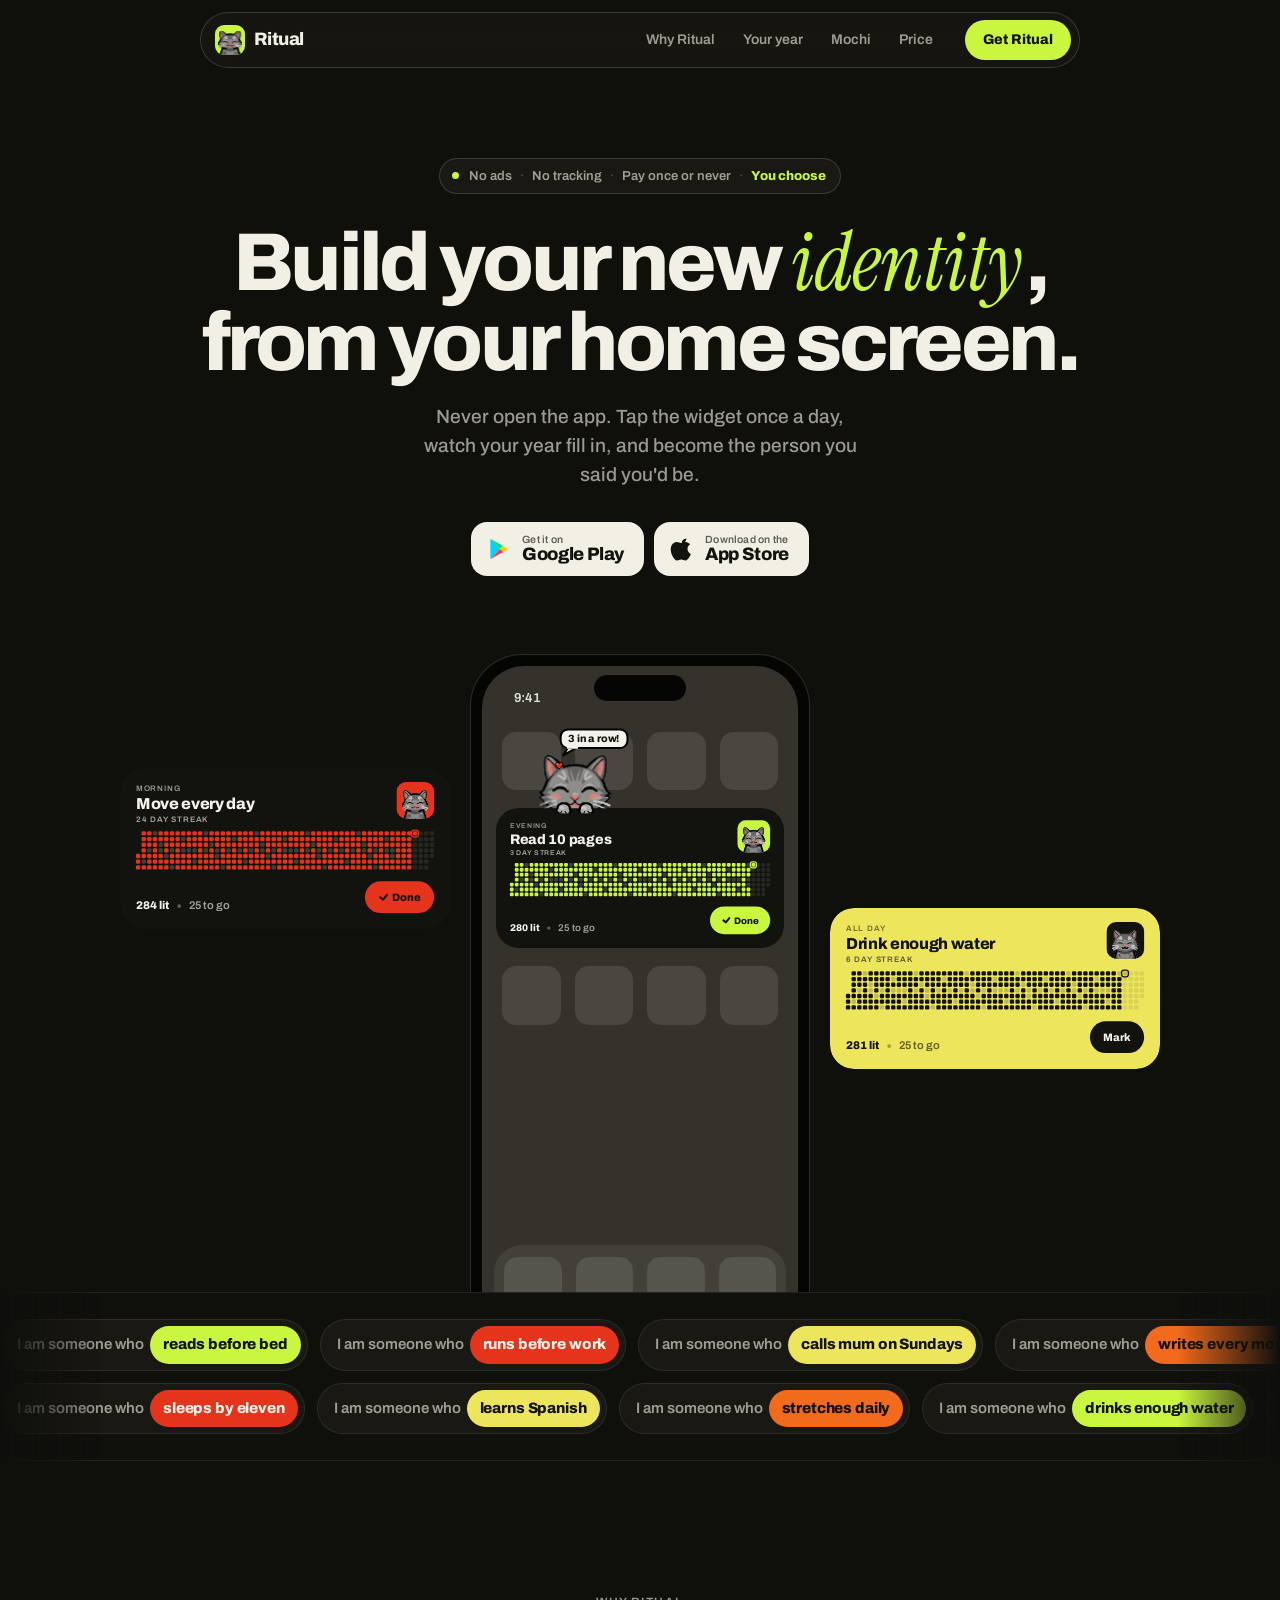
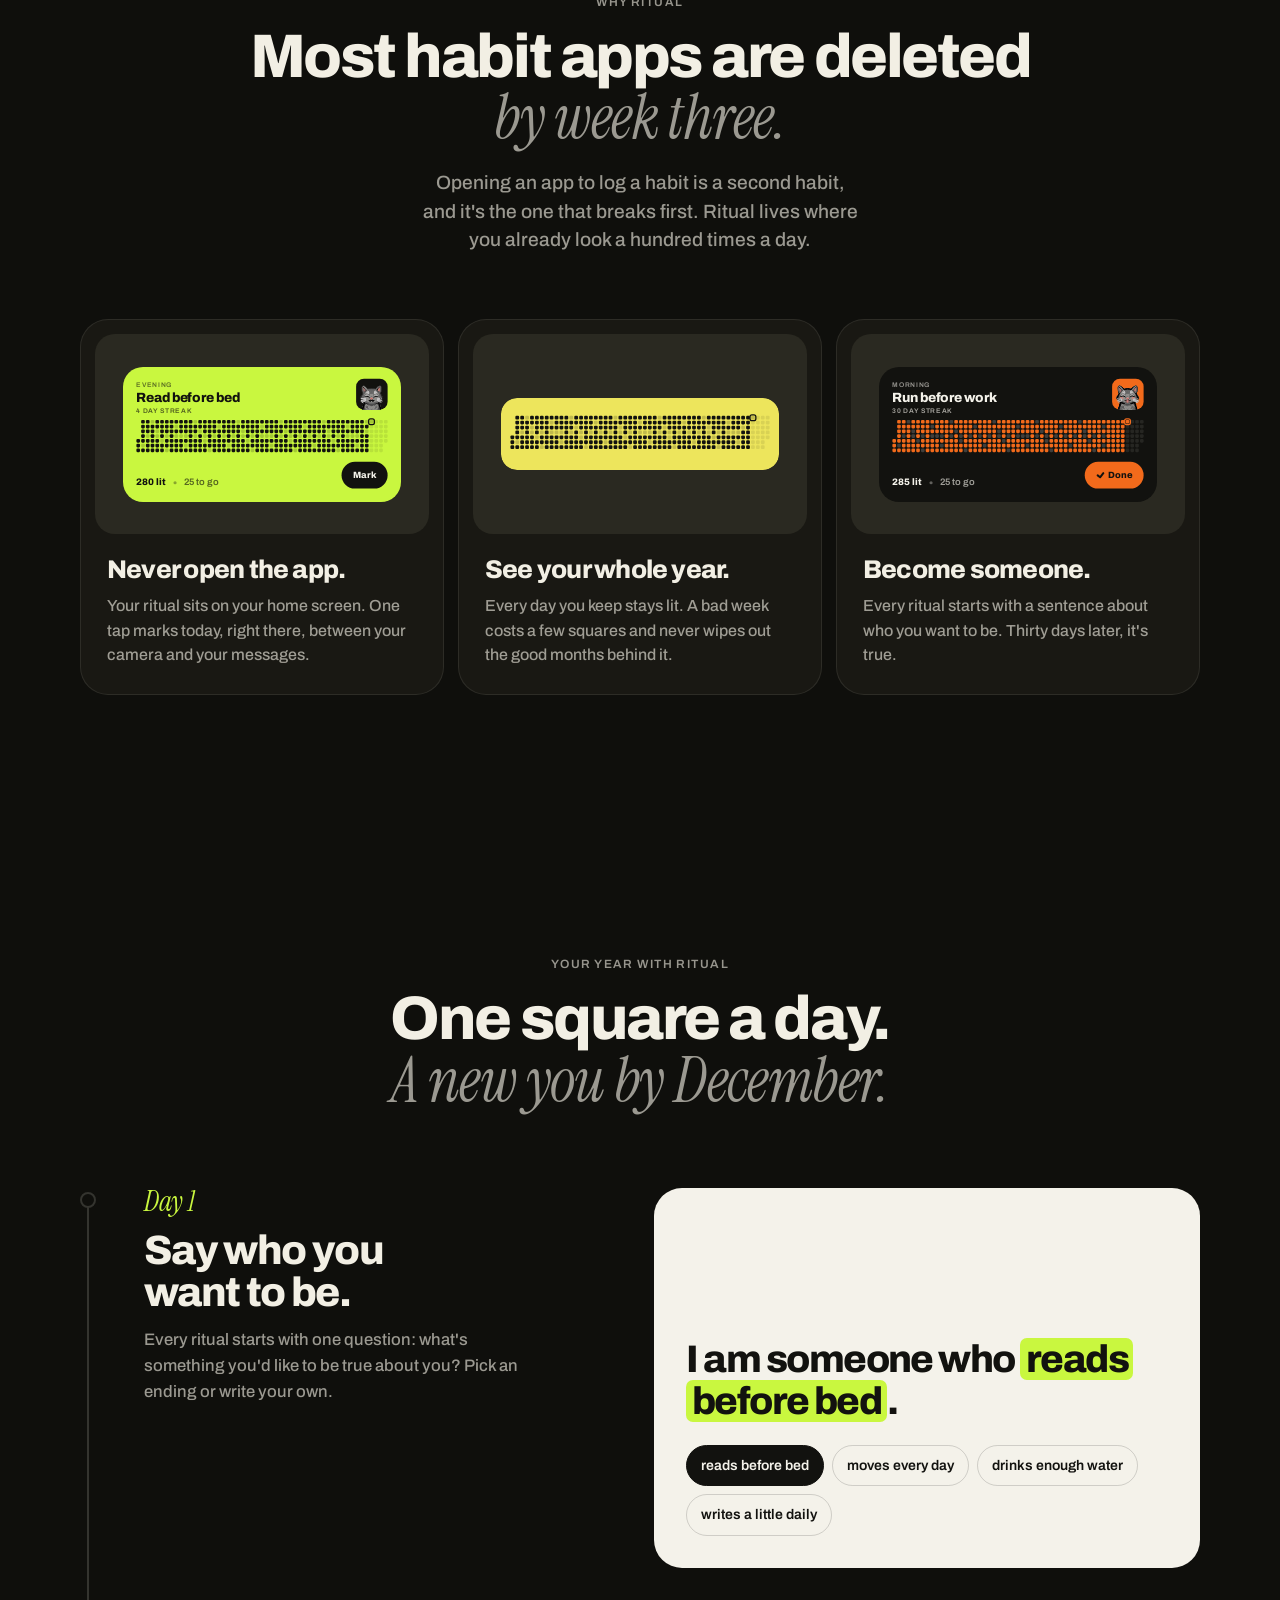
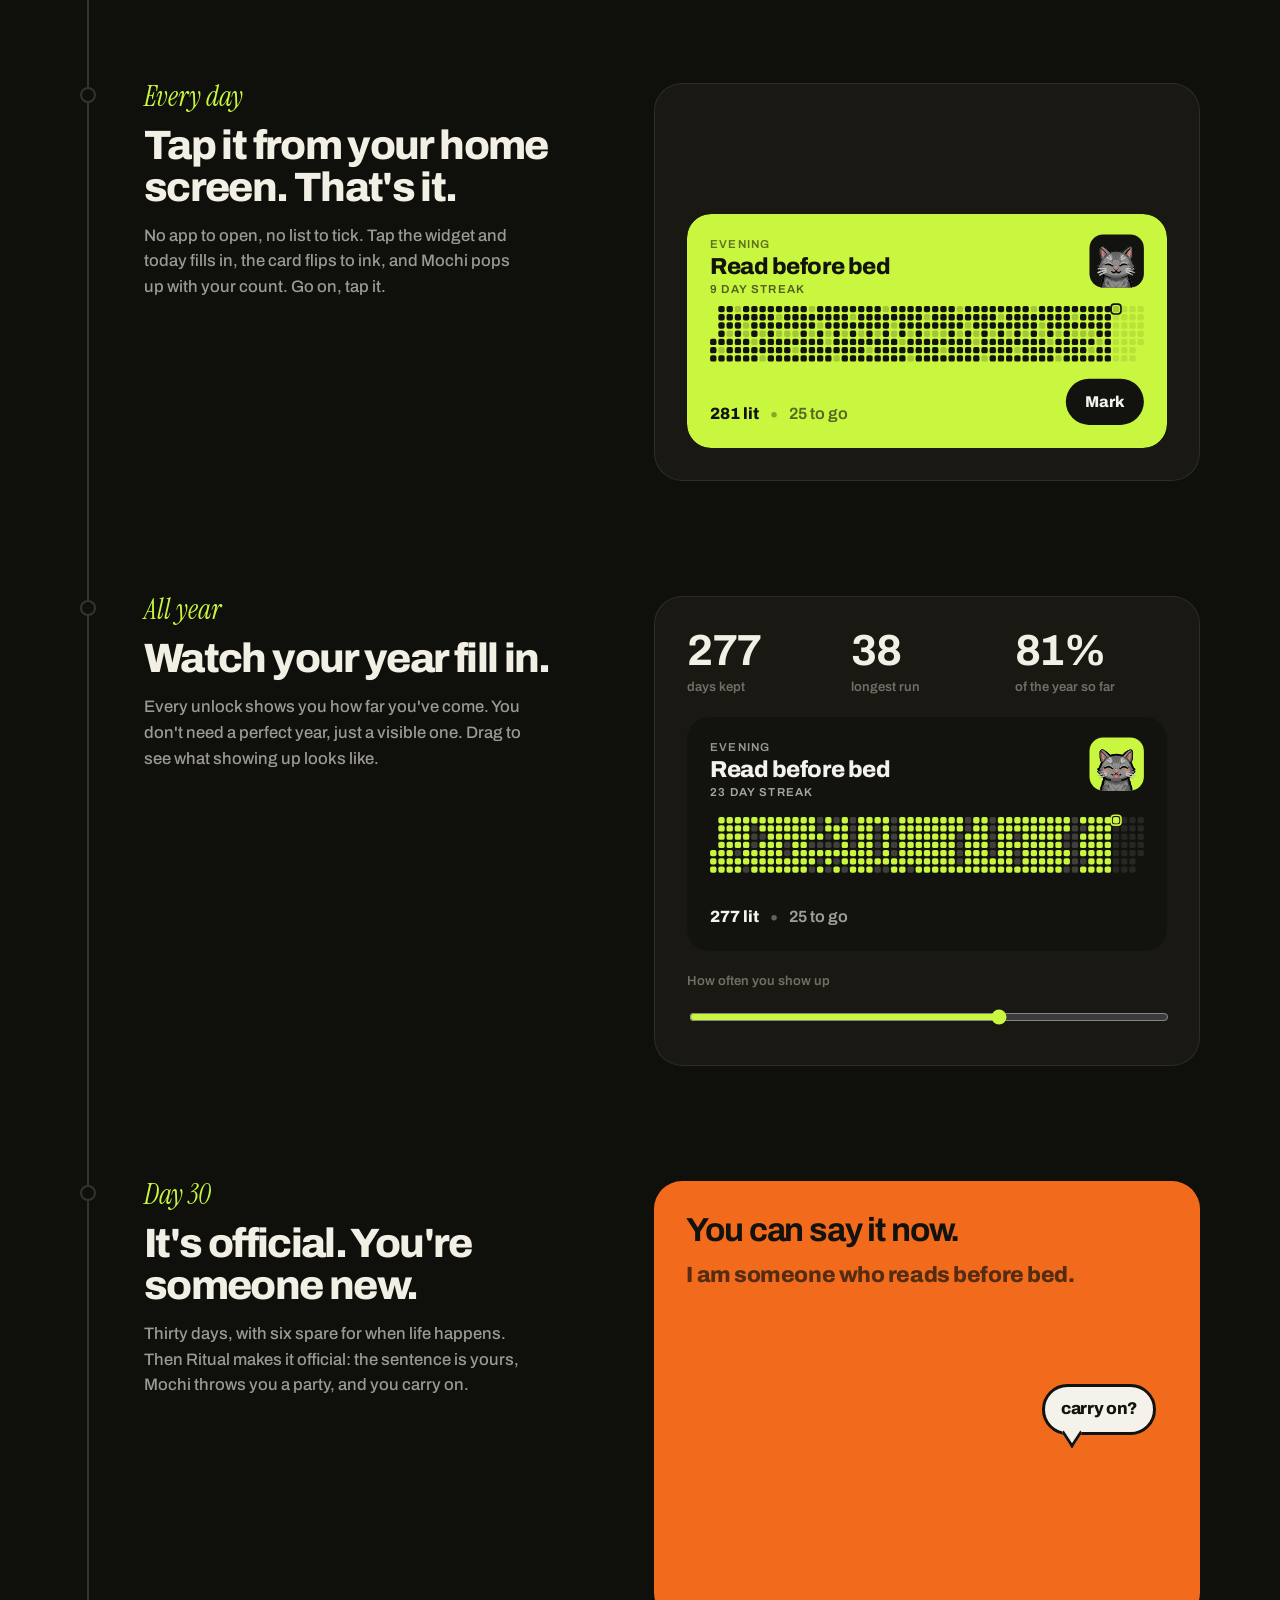
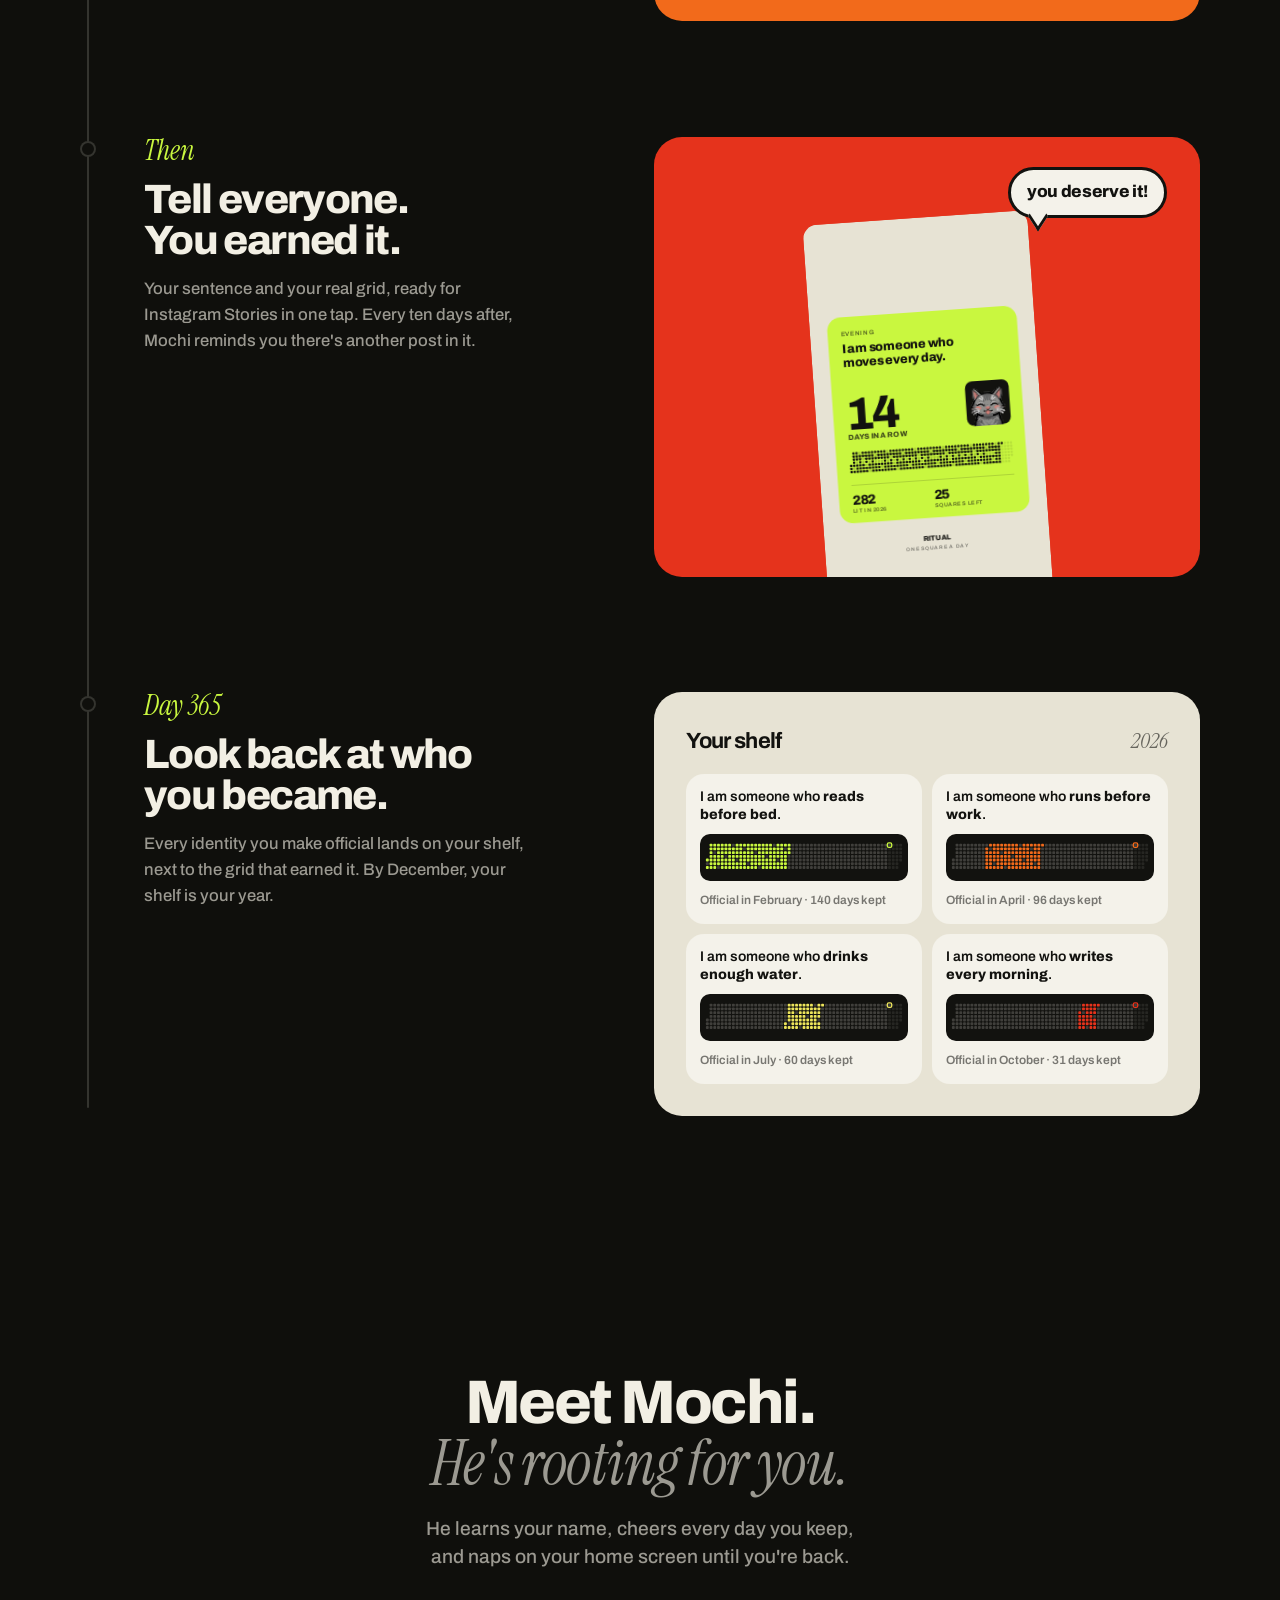
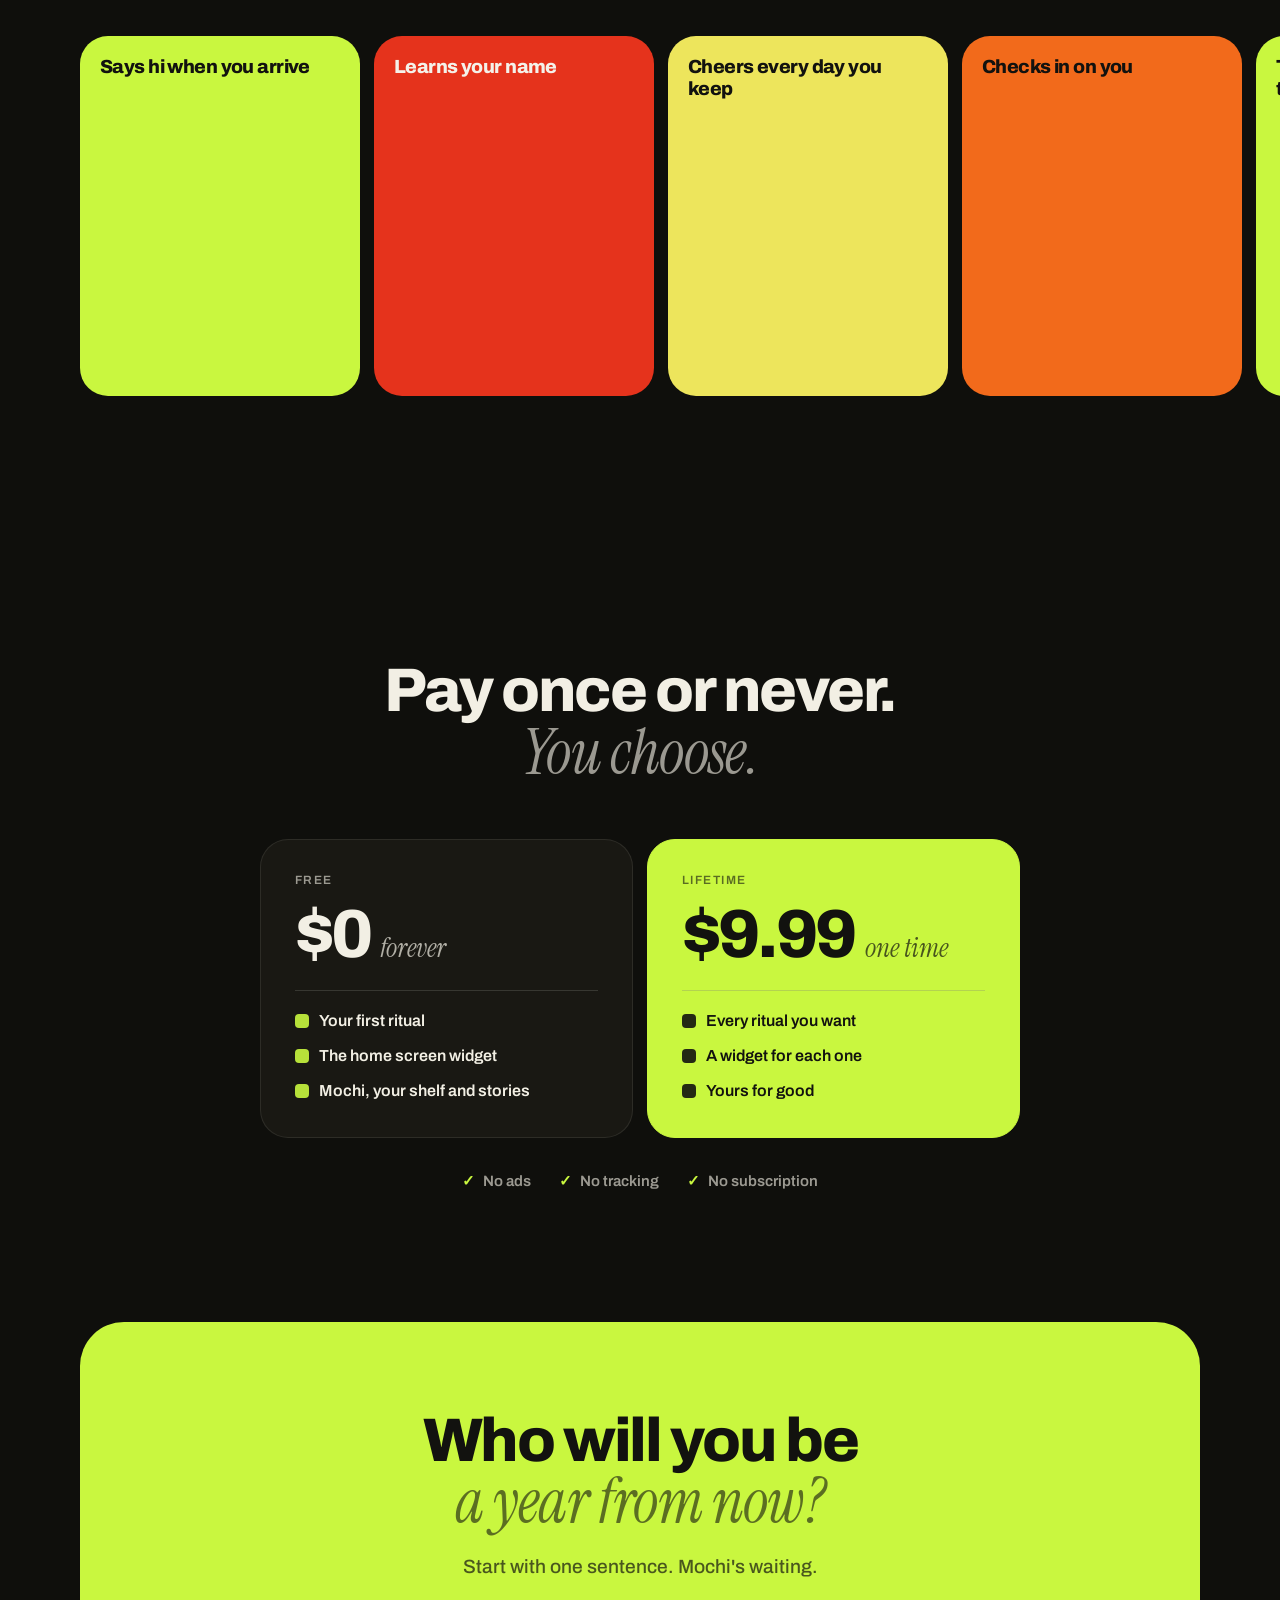
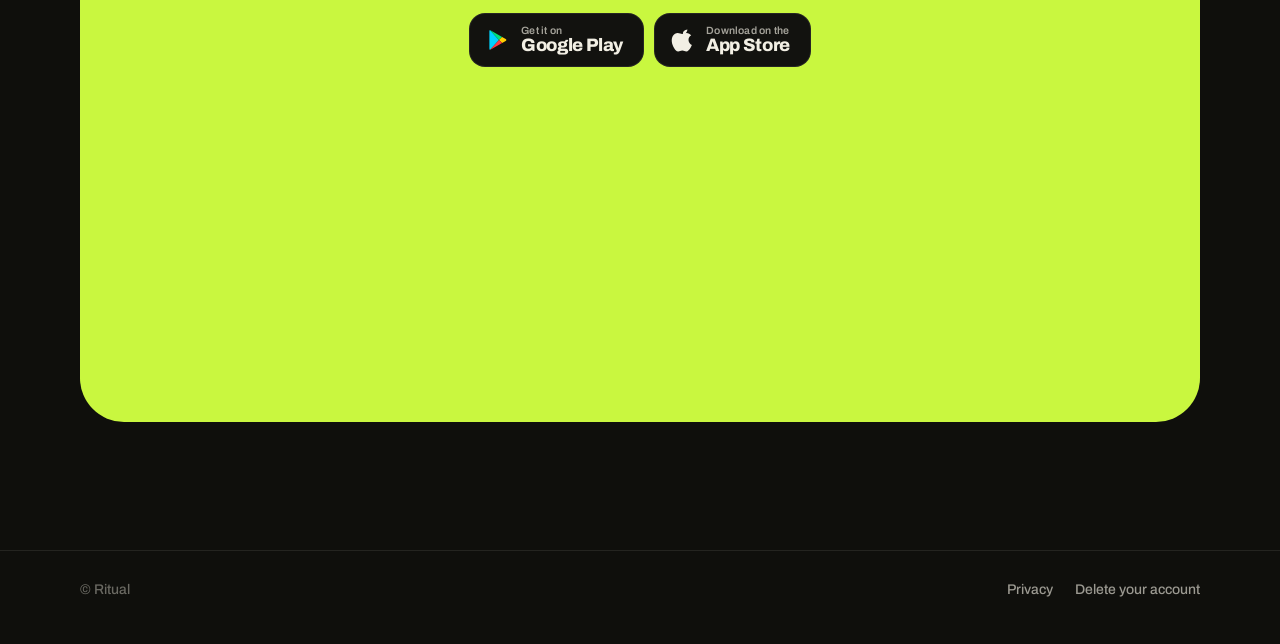
==== commit 726e8fd7: "Tell the year as a story, starting from why habit apps fail The page now opens on the pain the first" ====
--- a/docs/index.html
+++ b/docs/index.html
@@ -26,7 +26,8 @@
       <span class="tile"><canvas id="brandCat" style="height:24px"></canvas></span>Ritual
     </a>
     <nav aria-label="Sections">
-      <a href="#how">How it works</a>
+      <a href="#why">Why Ritual</a>
+      <a href="#journey">Your year</a>
       <a href="#mochi">Mochi</a>
       <a href="#price">Price</a>
     </nav>
@@ -41,7 +42,7 @@
   <div class="wrap">
     <p class="deal"><span class="dot"></span>No ads<i>·</i>No tracking<i>·</i>Pay once or never<i>·</i><b>You choose</b></p>
     <h1>Build your new <em>identity</em>,<br> from your home screen.</h1>
-    <p class="sub">You pick up your phone all day. Now every time you do, you see who you're becoming.</p>
+    <p class="sub">Never open the app. Tap the widget once a day, watch your year fill in, and become the person you said you'd be.</p>
     <div class="stores center">
       <a class="store" data-store="play" href="#get">
         <svg viewBox="0 0 24 24" aria-hidden="true" class="glyph"><path fill="#00D2FF" d="M3.9 2.1c-.3.3-.5.8-.5 1.4v17c0 .6.2 1.1.5 1.4L13 12z"/><path fill="#00E27A" d="M3.9 2.1 16.1 9 13 12z"/><path fill="#FFCE00" d="M16.1 9l3.6 2c.9.5.9 1.5 0 2l-3.6 2-3.1-3z"/><path fill="#FF3A44" d="M3.9 21.9 13 12l3.1 3z"/></svg>
@@ -82,66 +83,124 @@
   <div class="row rev" id="rowB"></div>
 </section>
 
-<!-- How it works, as one bento -->
-<section id="how" class="how">
+<!-- The pain, first -->
+<section id="why" class="why">
   <div class="wrap">
     <div class="head">
-      <h2>Small taps.<br><em>A whole new you.</em></h2>
-      <p class="sub">One sentence, one square a day, and a little cat who notices every single one.</p>
-    </div>
-
-    <div class="bento">
-      <article class="cell wide dark" id="wallCell">
+      <span class="tag">Why Ritual</span>
+      <h2>Most habit apps are deleted<br><em>by week three.</em></h2>
+      <p class="sub">Opening an app to log a habit is a second habit, and it's the one that breaks first. Ritual lives where you already look a hundred times a day.</p>
+    </div>
+    <div class="reasons">
+      <article>
+        <div class="shot"><canvas id="whyA"></canvas></div>
+        <h3>Never open the app.</h3>
+        <p>Your ritual sits on your home screen. One tap marks today, right there, between your camera and your messages.</p>
+      </article>
+      <article>
+        <div class="shot"><canvas id="whyB"></canvas></div>
+        <h3>See your whole year.</h3>
+        <p>Every day you keep stays lit. A bad week costs a few squares and never wipes out the good months behind it.</p>
+      </article>
+      <article>
+        <div class="shot"><canvas id="whyC"></canvas></div>
+        <h3>Become someone.</h3>
+        <p>Every ritual starts with a sentence about who you want to be. Thirty days later, it's true.</p>
+      </article>
+    </div>
+  </div>
+</section>
+
+<!-- A year with Ritual, told in order -->
+<section id="journey" class="journey">
+  <div class="wrap">
+    <div class="head">
+      <span class="tag">Your year with Ritual</span>
+      <h2>One square a day.<br><em>A new you by December.</em></h2>
+    </div>
+
+    <ol class="chapters" id="chapters">
+
+      <li class="chapter" id="sentence">
         <div class="copy">
-          <span class="tag">Every day</span>
-          <h3>Empty squares are hard to ignore.</h3>
-          <p>Your whole year lives on your home screen. Tap and today fills in. Go on, try it.</p>
-        </div>
-        <div class="art wall">
-          <canvas class="card" id="wallCard" role="button" tabindex="0" aria-label="Mark today"></canvas>
-        </div>
-      </article>
-
-      <article class="cell paper" id="sentence">
-        <div class="copy">
-          <span class="tag">Day one</span>
-          <h3>Who do you want to be?</h3>
-        </div>
-        <div class="art said">
+          <span class="when">Day 1</span>
+          <h3>Say who you want to be.</h3>
+          <p>Every ritual starts with one question: what's something you'd like to be true about you? Pick an ending or write your own.</p>
+        </div>
+        <div class="art paper said">
           <p class="line">I am someone who <span class="end" id="sentenceEnd">reads before bed</span>.</p>
           <div class="chips" id="chips" role="group" aria-label="Try an ending"></div>
         </div>
-      </article>
-
-      <article class="cell orange thirty">
+      </li>
+
+      <li class="chapter">
         <div class="copy">
-          <span class="tag">Day thirty</span>
-          <h3>Now you can say it out loud.</h3>
-        </div>
-        <div class="stand" data-pose="party" data-h="0.62"></div>
-        <div class="bubble" id="carryOn" style="right:10%;top:44%">carry on?</div>
-      </article>
-
-      <article class="cell cream" id="shelf">
+          <span class="when">Every day</span>
+          <h3>Tap it from your home screen. That's it.</h3>
+          <p>No app to open, no list to tick. Tap the widget and today fills in, the card flips to ink, and Mochi pops up with your count. Go on, tap it.</p>
+        </div>
+        <div class="art dark wall">
+          <canvas class="card" id="wallCard" role="button" tabindex="0" aria-label="Mark today"></canvas>
+        </div>
+      </li>
+
+      <li class="chapter" id="year">
         <div class="copy">
-          <span class="tag">Your shelf</span>
-          <h3>Collect who you've become.</h3>
-        </div>
-        <div class="entries" id="entries"></div>
-      </article>
-
-      <article class="cell red share">
+          <span class="when">All year</span>
+          <h3>Watch your year fill in.</h3>
+          <p>Every unlock shows you how far you've come. You don't need a perfect year, just a visible one. Drag to see what showing up looks like.</p>
+        </div>
+        <div class="art dark yearbox">
+          <div class="tally">
+            <p><b id="figDays">0</b><span>days kept</span></p>
+            <p><b id="figRun">0</b><span>longest run</span></p>
+            <p><b id="figPct">0%</b><span>of the year so far</span></p>
+          </div>
+          <canvas class="card" id="yearCard"></canvas>
+          <label class="scrub" for="scrub"><span>How often you show up</span>
+            <input id="scrub" type="range" min="20" max="100" value="72">
+          </label>
+        </div>
+      </li>
+
+      <li class="chapter">
         <div class="copy">
-          <span class="tag">Every ten days</span>
-          <h3>Post the proof. You earned it.</h3>
-        </div>
-        <div class="art share-art" id="shareArt">
+          <span class="when">Day 30</span>
+          <h3>It's official. You're someone new.</h3>
+          <p>Thirty days, with six spare for when life happens. Then Ritual makes it official: the sentence is yours, Mochi throws you a party, and you carry on.</p>
+        </div>
+        <div class="art orange thirty">
+          <div class="said-big"><b>You can say it now.</b><span>I am someone who reads before bed.</span></div>
+          <div class="stand" data-pose="party" data-h="0.6"></div>
+          <div class="bubble" id="carryOn" style="right:8%;top:46%">carry on?</div>
+        </div>
+      </li>
+
+      <li class="chapter">
+        <div class="copy">
+          <span class="when">Then</span>
+          <h3>Tell everyone. You earned it.</h3>
+          <p>Your sentence and your real grid, ready for Instagram Stories in one tap. Every ten days after, Mochi reminds you there's another post in it.</p>
+        </div>
+        <div class="art red share-art" id="shareArt">
           <canvas class="story" id="story"></canvas>
-          <div class="selfie" data-pose="selfie" data-h="0.46"></div>
-          <div class="bubble" id="deserve" style="right:6%;top:4%">you deserve it!</div>
-        </div>
-      </article>
-    </div>
+          <div class="selfie" data-pose="selfie" data-h="0.5"></div>
+          <div class="bubble" id="deserve" style="right:6%;top:7%">you deserve it!</div>
+        </div>
+      </li>
+
+      <li class="chapter" id="shelf">
+        <div class="copy">
+          <span class="when">Day 365</span>
+          <h3>Look back at who you became.</h3>
+          <p>Every identity you make official lands on your shelf, next to the grid that earned it. By December, your shelf is your year.</p>
+        </div>
+        <div class="art cream shelfbox">
+          <p class="shelf-head"><b>Your shelf</b><span id="shelfYear"></span></p>
+          <div class="entries" id="entries"></div>
+        </div>
+      </li>
+    </ol>
   </div>
 </section>
 
@@ -249,7 +308,7 @@
     const host = e.target;
     if (e.isIntersecting && !host._st) {
       let h = +host.dataset.h;
-      if (h < 1) h = Math.round((host.closest(".cell, .pose, .panel") || host.parentElement).clientHeight * h);
+      if (h < 1) h = Math.round((host.closest(".art, .pose, .panel") || host.parentElement).clientHeight * h);
       host._st = body(host, host.dataset.pose, h, host.dataset.say ? { say: host.dataset.say } : null);
     } else if (!e.isIntersecting && host._st) {
       host.querySelectorAll("canvas.mbody").forEach(c => c.remove());
@@ -325,23 +384,40 @@
   /* The widget you can tap */
   wall();
 
-  /* The shelf */
-  const shelf = [["reads before bed.", 48, 0, 150], ["moves every day.", 36, 1, 80]];
+  /* Why: the widget, a year with gaps in it, and a ritual kept today */
+  const wa = $("#whyA"), wb = $("#whyB"), wc = $("#whyC");
+  wa._paint = () => R.paintCard(wa, R.demoModel({ accent: 0, run: 4, title: "Read before bed" }), { action: true, corner: 20 });
+  wb._paint = () => R.paintCard(wb, R.demoModel({ accent: 2, run: 11 }), { header: false, footer: false, cat: false, corner: 16, padDp: 12, ratio: 353 / 92 });
+  wc._paint = () => R.paintCard(wc, R.demoModel({ accent: 3, marked: true, run: 29, title: "Run before work", slot: "Morning" }), { action: true, corner: 20 });
+
+  /* The year you can scrub */
+  yearScrub();
+
+  /* The shelf at the end of the year: what each season made official */
+  const now = new Date();
+  $("#shelfYear").textContent = now.getFullYear();
+  const shelf = [["reads before bed", 0, 1, 140], ["runs before work", 3, 3, 96], ["drinks enough water", 2, 6, 60], ["writes every morning", 1, 9, 31]];
   const entries = $("#entries");
-  shelf.forEach(([said, days, accent, back]) => {
+  const MONTHS = ["January", "February", "March", "April", "May", "June", "July", "August", "September", "October", "November", "December"];
+  shelf.forEach(([said, accent, month, days]) => {
     const e = document.createElement("div");
     e.className = "entry";
-    e.innerHTML = `<div class="top"><p>I am someone who ${said}</p><b>${days} days</b></div><canvas></canvas>`;
+    e.innerHTML = `<p>I am someone who <b>${said}</b>.</p><canvas></canvas><span>Official in ${MONTHS[month]} · ${days} days kept</span>`;
     entries.appendChild(e);
     const c = e.querySelector("canvas");
-    c._paint = () => R.paintCard(c, lastDays(R.demoModel({ accent, marked: !back }), days, back),
-      { header: false, footer: false, cat: false, corner: 12, padDp: 10, ratio: 353 / 80 });
+    const doy = Math.floor((now - new Date(now.getFullYear(), 0, 0)) / 864e5);
+    const from = Math.round(doy * (month + .5) / 12) - 30;
+    c._paint = () => R.paintCard(c, lastDays(R.demoModel({ accent, marked: true }), days, Math.max(0, doy - from - days)),
+      { header: false, footer: false, cat: false, corner: 10, padDp: 10, ratio: 353 / 80 });
   });
+
+  /* The rail down the year fills as you read */
+  rail();
 
   /* Share */
   const story = $("#story"), art = $("#shareArt");
   story._paint = () => {
-    const h = Math.max(200, Math.min(420, art.clientHeight - 8, art.clientWidth * .52 / (1080 / 1920)));
+    const h = Math.max(200, Math.min(400, art.clientHeight - 40, art.clientWidth * .5 / (1080 / 1920)));
     R.Story.paint(story, h, Object.assign(R.demoModel({ accent: 0, run: 13, marked: true, title: "Move every day" }),
       { identity: "I am someone who moves every day" }));
   };
@@ -372,6 +448,44 @@
 
   paintAll();
   let rt; addEventListener("resize", () => { clearTimeout(rt); rt = setTimeout(paintAll, 120); });
+}
+
+/* The year card, kept as often as the slider says. Kept days come in runs,
+   the way real ones do, so the longest run means something. */
+function yearScrub() {
+  const canvas = $("#yearCard"), input = $("#scrub");
+  const hash = n => { n = (n ^ 61) ^ (n >>> 16); n = Math.imul(n, 9); n ^= n >>> 4; n = Math.imul(n, 0x27d4eb2d); return ((n ^ (n >>> 15)) >>> 0) / 4294967296; };
+  const model = () => {
+    const pct = input.value / 100, m = R.demoModel({ accent: 0, run: 0, marked: true, title: "Read before bed" });
+    const now = new Date(), doy = Math.floor((now - new Date(now.getFullYear(), 0, 0)) / 864e5);
+    const done = new Set();
+    let run = 0, best = 0;
+    for (let d = 1; d <= doy; d++) {
+      const keep = d === doy || hash(d) * .35 + hash(Math.floor(d / 6) + 999) * .65 < pct;
+      if (keep) { done.add(d); run++; best = Math.max(best, run); } else run = 0;
+    }
+    $("#figDays").textContent = done.size;
+    $("#figRun").textContent = best;
+    $("#figPct").textContent = Math.round(done.size / doy * 100) + "%";
+    return Object.assign(m, { doneDaysOfYear: done, totalDone: done.size, streak: run });
+  };
+  canvas._paint = () => R.paintCard(canvas, model(), { corner: 22 });
+  input.addEventListener("input", () => canvas._paint());
+}
+
+/* The lime line down the chapters follows the middle of the screen, and
+   each chapter's marker lights as the line reaches it. */
+function rail() {
+  const list = $("#chapters"), items = [...list.querySelectorAll(".chapter")];
+  const update = () => {
+    const r = list.getBoundingClientRect(), mid = innerHeight * .55;
+    const p = Math.max(0, Math.min(1, (mid - r.top) / r.height));
+    list.style.setProperty("--p", p.toFixed(4));
+    items.forEach(li => li.classList.toggle("on", li.getBoundingClientRect().top < mid));
+  };
+  addEventListener("scroll", update, { passive: true });
+  addEventListener("resize", update);
+  update();
 }
 
 function paintAll() {
--- a/docs/assets/home.css
+++ b/docs/assets/home.css
@@ -143,24 +143,44 @@
 .said-pill { flex: none; display: inline-flex; align-items: center; gap: 6px; padding: 6px 6px 6px 16px; border-radius: 999px; background: var(--surface); border: 1px solid var(--line); font-weight: 600; font-size: 15px; color: var(--soft); white-space: nowrap; }
 .said-pill b { padding: 7px 13px; border-radius: 999px; font-weight: 800; letter-spacing: -.01em; }
 
-/* ── Bento ────────────────────────────────────────────────────────────── */
-.bento { display: grid; grid-template-columns: repeat(6, 1fr); gap: 14px; margin-top: clamp(40px, 5vw, 64px); }
-.cell { position: relative; grid-column: span 2; min-height: 440px; border-radius: var(--r); overflow: hidden; padding: clamp(22px, 2.4vw, 30px); display: flex; flex-direction: column; gap: 20px; }
-.cell.wide { grid-column: span 4; }
-.cell .copy { display: grid; gap: 10px; position: relative; z-index: 2; }
-.cell .copy p { margin: 0; color: inherit; opacity: .68; max-width: 36ch; font-size: 16px; }
-.cell .art { position: relative; flex: 1; }
+/* ── Why: the pain, then three answers ───────────────────────────────── */
+.why .tag, .journey .head .tag { margin-bottom: 18px; }
+.reasons { display: grid; grid-template-columns: repeat(3, 1fr); gap: 14px; margin-top: clamp(40px, 5vw, 64px); }
+.reasons article { background: var(--surface); border: 1px solid var(--line); border-radius: var(--r); padding: 14px 14px 26px; display: flex; flex-direction: column; gap: 10px; }
+.reasons .shot { background: #2A2921; border-radius: 20px; padding: clamp(18px, 2.4vw, 28px); min-height: 200px; display: flex; align-items: center; margin-bottom: 12px; }
+.reasons .shot canvas { width: 100%; border-radius: 16px; }
+.reasons h3, .reasons p { padding-inline: 12px; }
+.reasons p { margin: 0; color: var(--soft); font-size: 16px; }
+@media (max-width: 900px) { .reasons { grid-template-columns: 1fr; max-width: 520px; margin-inline: auto; } }
+
+/* ── Journey: a year, in order, down one rail ─────────────────────────── */
+.chapters { --p: 0; list-style: none; margin: clamp(48px, 6vw, 80px) 0 0; padding: 0 0 0 clamp(36px, 5vw, 64px); position: relative; display: grid; gap: clamp(72px, 9vw, 120px); }
+.chapters::before, .chapters::after { content: ""; position: absolute; left: 7px; top: 8px; bottom: 8px; width: 2px; border-radius: 2px; background: var(--line-2); }
+.chapters::after { background: var(--lime); transform-origin: top; transform: scaleY(var(--p)); }
+.chapter { position: relative; display: grid; grid-template-columns: .9fr 1.1fr; gap: clamp(28px, 5vw, 72px); align-items: center; }
+.chapter::before { content: ""; position: absolute; left: calc(-1 * clamp(36px, 5vw, 64px)); top: 4px; width: 16px; height: 16px; border-radius: 50%;
+  background: var(--page); box-shadow: inset 0 0 0 2px var(--line-2); z-index: 1; transition: background .3s, box-shadow .3s; }
+.chapter.on::before { background: var(--lime); box-shadow: inset 0 0 0 2px var(--lime), 0 0 0 5px var(--page); }
+.chapter .copy { align-self: start; display: grid; gap: 14px; }
+.chapter .copy p { margin: 0; color: var(--soft); font-size: clamp(16px, 1.3vw, 18px); max-width: 38ch; }
+.chapter h3 { font-size: clamp(28px, 3.2vw, 44px); letter-spacing: -.04em; line-height: 1.02; }
+.when { font-family: var(--serif); font-style: italic; font-size: clamp(22px, 2.2vw, 28px); color: var(--lime); line-height: 1; }
+.chapter .art { position: relative; border-radius: var(--r); overflow: hidden; min-height: 380px; padding: clamp(22px, 2.6vw, 32px); }
+@media (max-width: 860px) {
+  .chapter { grid-template-columns: 1fr; }
+  .chapter .art { min-height: 340px; }
+}
 .dark { background: var(--surface); border: 1px solid var(--line); }
 .paper { background: var(--paper); color: var(--dark); }
 .cream { background: var(--cream); color: var(--dark); }
 .orange { background: var(--orange); color: var(--dark); }
 .red { background: var(--red); color: var(--paper); }
 
-.wall { display: flex; align-items: flex-end; padding-top: 110px; }
-.wall canvas { width: 100%; max-width: 560px; margin-inline: auto; border-radius: 24px; cursor: pointer; }
-
-.said { display: flex; flex-direction: column; justify-content: flex-end; gap: 18px; }
-.said .line { margin: 0; font-weight: 800; font-size: clamp(26px, 2.4vw, 32px); line-height: 1.12; letter-spacing: -.035em; }
+.wall { display: flex; align-items: flex-end; padding-top: 130px !important; }
+.wall canvas { width: 100%; border-radius: 24px; cursor: pointer; }
+
+.said { display: flex; flex-direction: column; justify-content: flex-end; gap: 22px; }
+.said .line { margin: 0; font-weight: 800; font-size: clamp(28px, 3vw, 40px); line-height: 1.1; letter-spacing: -.04em; }
 .said .end { background: var(--lime); color: var(--dark); padding: 0 .14em; border-radius: .18em; box-decoration-break: clone; -webkit-box-decoration-break: clone; }
 .said .end.pop { animation: pop .35s cubic-bezier(.3, 1.6, .5, 1); display: inline-block; }
 @keyframes pop { 40% { transform: scale(1.06); } }
@@ -170,35 +190,41 @@
 .chip:active { transform: scale(.96); }
 .chip[aria-pressed="true"] { background: var(--dark); color: var(--paper); border-color: var(--dark); }
 
-.cell .stand { position: absolute; left: 0; right: 0; bottom: 0; display: flex; justify-content: center; pointer-events: none; }
+.yearbox { display: flex; flex-direction: column; gap: 20px; }
+.tally { display: grid; grid-template-columns: repeat(3, 1fr); gap: 12px; margin: 0; }
+.tally p { margin: 0; display: grid; gap: 4px; }
+.tally b { font-size: clamp(30px, 3.4vw, 44px); letter-spacing: -.04em; line-height: 1; font-variant-numeric: tabular-nums; }
+.tally span { font-size: 13px; color: var(--faint); font-weight: 600; }
+.yearbox canvas { width: 100%; border-radius: 22px; }
+.scrub { display: grid; gap: 10px; font-size: 13px; color: var(--faint); font-weight: 600; }
+.scrub input { width: 100%; accent-color: var(--lime); height: 28px; cursor: pointer; }
+
+.thirty { min-height: 440px !important; }
+.said-big b { display: block; font-size: clamp(26px, 2.6vw, 34px); letter-spacing: -.035em; line-height: 1.05; }
+.said-big span { display: block; margin-top: 10px; font-size: clamp(18px, 1.8vw, 22px); font-weight: 800; letter-spacing: -.02em; opacity: .7; }
+.art .stand { position: absolute; left: 0; right: 0; bottom: 0; display: flex; justify-content: center; pointer-events: none; }
 canvas.mbody { flex: none; }
 
-.entries { display: grid; gap: 10px; margin-top: auto; }
-.entry { background: var(--paper); border-radius: 18px; padding: 14px; }
-.entry .top { display: flex; justify-content: space-between; gap: 10px; align-items: baseline; margin-bottom: 10px; }
-.entry p { margin: 0; font-size: 14px; font-weight: 600; opacity: .7; }
-.entry b { font-size: 18px; letter-spacing: -.03em; white-space: nowrap; }
-.entry canvas { width: 100%; border-radius: 10px; }
-
-.share-art { display: flex; align-items: flex-end; justify-content: center; min-height: 300px; }
-.share-art .story { border-radius: 14px; transform: rotate(-4deg); transform-origin: bottom center; margin-bottom: -48px; }
-.share-art .selfie { display: flex; margin-left: -34px; margin-bottom: calc(-1 * clamp(22px, 2.4vw, 30px)); }
+.share-art { display: flex; align-items: flex-end; justify-content: center; min-height: 440px !important; padding-bottom: 0 !important; }
+.share-art .story { border-radius: 14px; transform: rotate(-4deg); transform-origin: bottom center; margin-bottom: -40px; }
+.share-art .selfie { display: flex; margin-left: -30px; }
+
+.shelfbox { display: flex; flex-direction: column; gap: 16px; }
+.shelf-head { margin: 0; display: flex; justify-content: space-between; align-items: baseline; }
+.shelf-head b { font-size: 22px; letter-spacing: -.03em; }
+.shelf-head span { font-family: var(--serif); font-style: italic; font-size: 22px; opacity: .6; }
+.entries { display: grid; grid-template-columns: 1fr 1fr; gap: 10px; }
+.entry { background: var(--paper); border-radius: 18px; padding: 14px; display: grid; gap: 10px; align-content: start; }
+.entry p { margin: 0; font-size: 14px; font-weight: 600; line-height: 1.3; }
+.entry p b { font-weight: 800; }
+.entry canvas { width: 100%; border-radius: 8px; }
+.entry span { font-size: 12px; font-weight: 600; opacity: .55; }
+@media (max-width: 420px) { .entries { grid-template-columns: 1fr; } }
 
 .bubble { position: absolute; z-index: 4; background: var(--paper); color: var(--dark); border: 3px solid var(--dark); border-radius: 999px; padding: 9px 16px 10px; font-weight: 800; font-size: 17px; letter-spacing: -.02em; white-space: nowrap; transform-origin: 12% 100%; }
 .bubble::after { content: ""; position: absolute; left: 18px; bottom: -10px; width: 15px; height: 15px; background: var(--paper); border: solid var(--dark); border-width: 0 3px 3px 0; transform: rotate(45deg) skew(12deg, 12deg); }
 .bubble.in { animation: bubble .5s cubic-bezier(.3, 1.6, .5, 1) both; }
 @keyframes bubble { from { opacity: 0; transform: scale(.4); } }
-
-@media (max-width: 1000px) {
-  .bento { grid-template-columns: repeat(2, 1fr); }
-  .cell { grid-column: span 1; }
-  .cell.wide, .cell.share { grid-column: span 2; }
-}
-@media (max-width: 640px) {
-  .bento { grid-template-columns: 1fr; }
-  .cell, .cell.wide, .cell.share { grid-column: auto; min-height: 400px; }
-  .wall { padding-top: 96px; }
-}
 
 /* ── Mochi: a row you can swipe ───────────────────────────────────────── */
 .poses { display: flex; gap: 14px; overflow-x: auto; scroll-snap-type: x mandatory; margin-top: clamp(40px, 5vw, 64px);
@@ -244,5 +270,6 @@
 @keyframes rise { from { transform: translateY(20px); opacity: .001; } }
 @media (prefers-reduced-motion: reduce) {
   .hero *, .stage, .float, .track, .bubble.in, .said .end.pop { animation: none !important; }
+  .chapter::before { transition: none; }
   .float.left { transform: rotate(-7deg); } .float.right { transform: rotate(6deg); }
 }
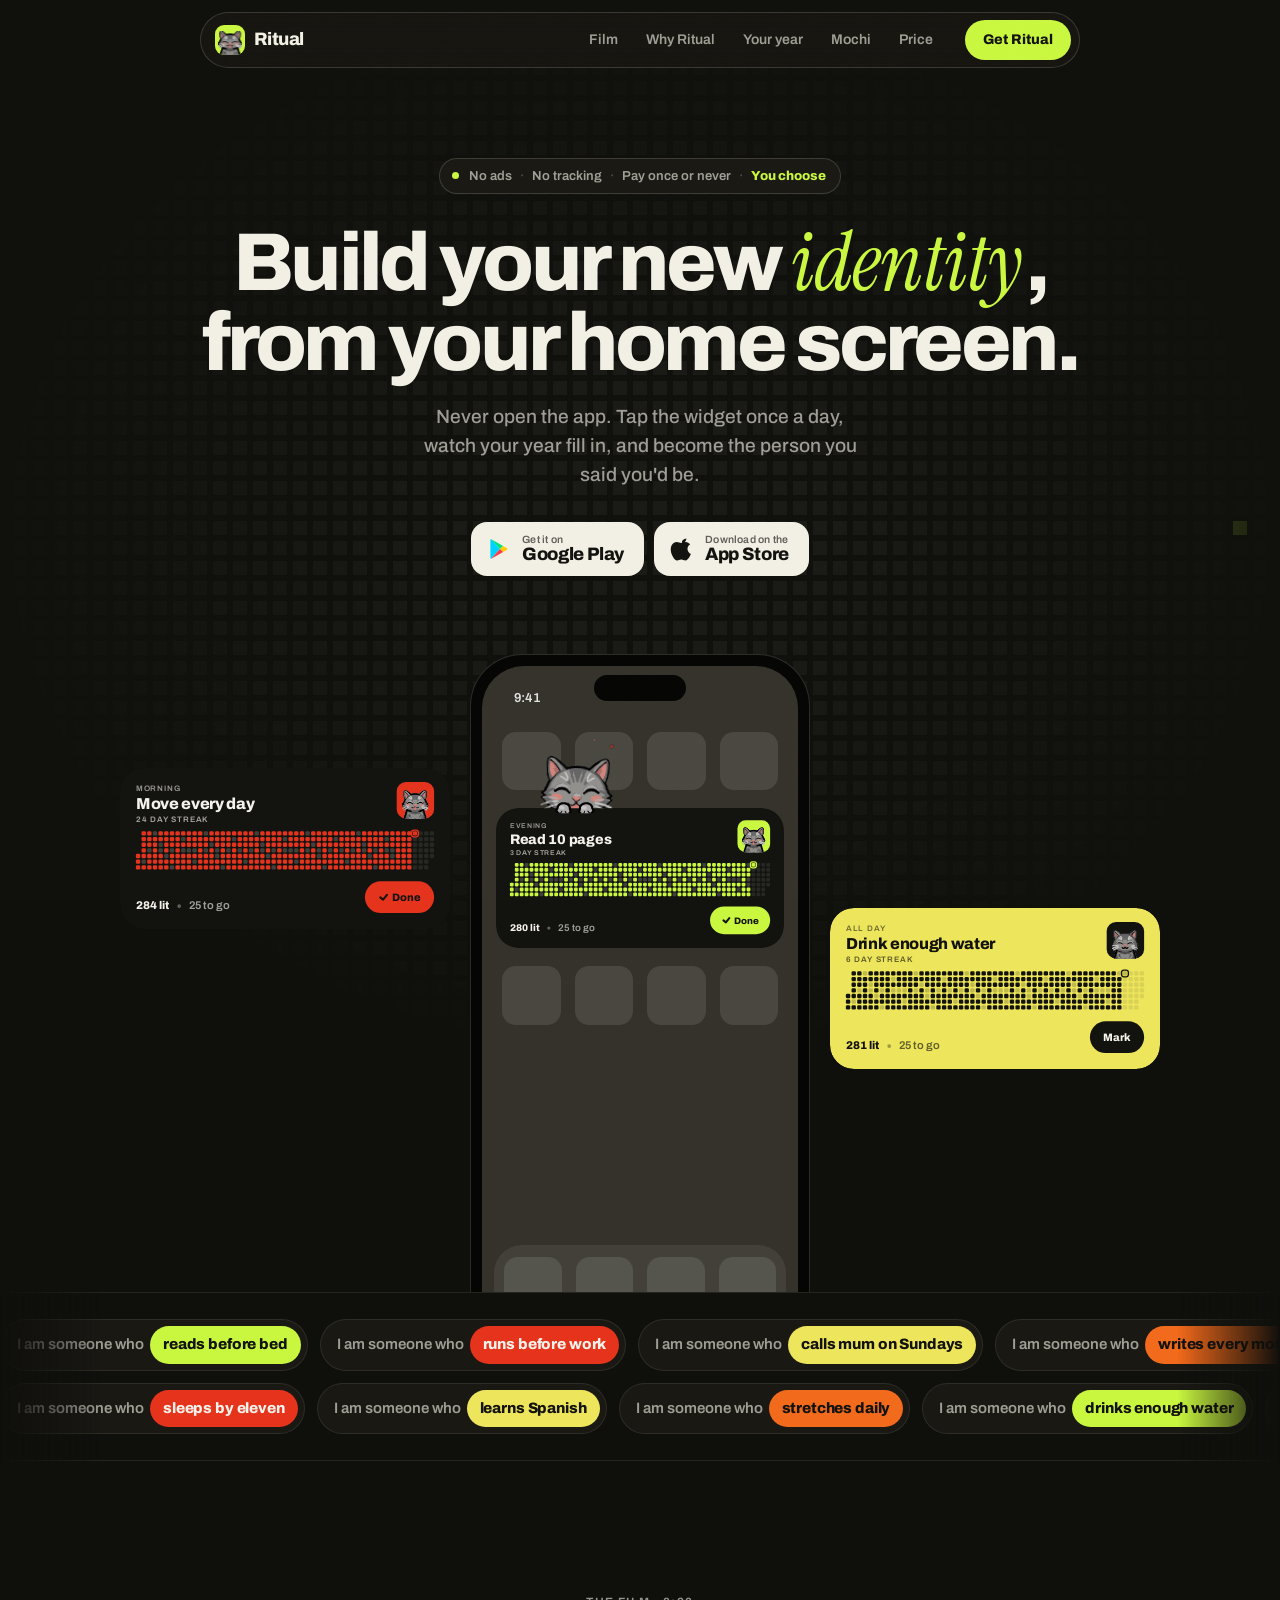
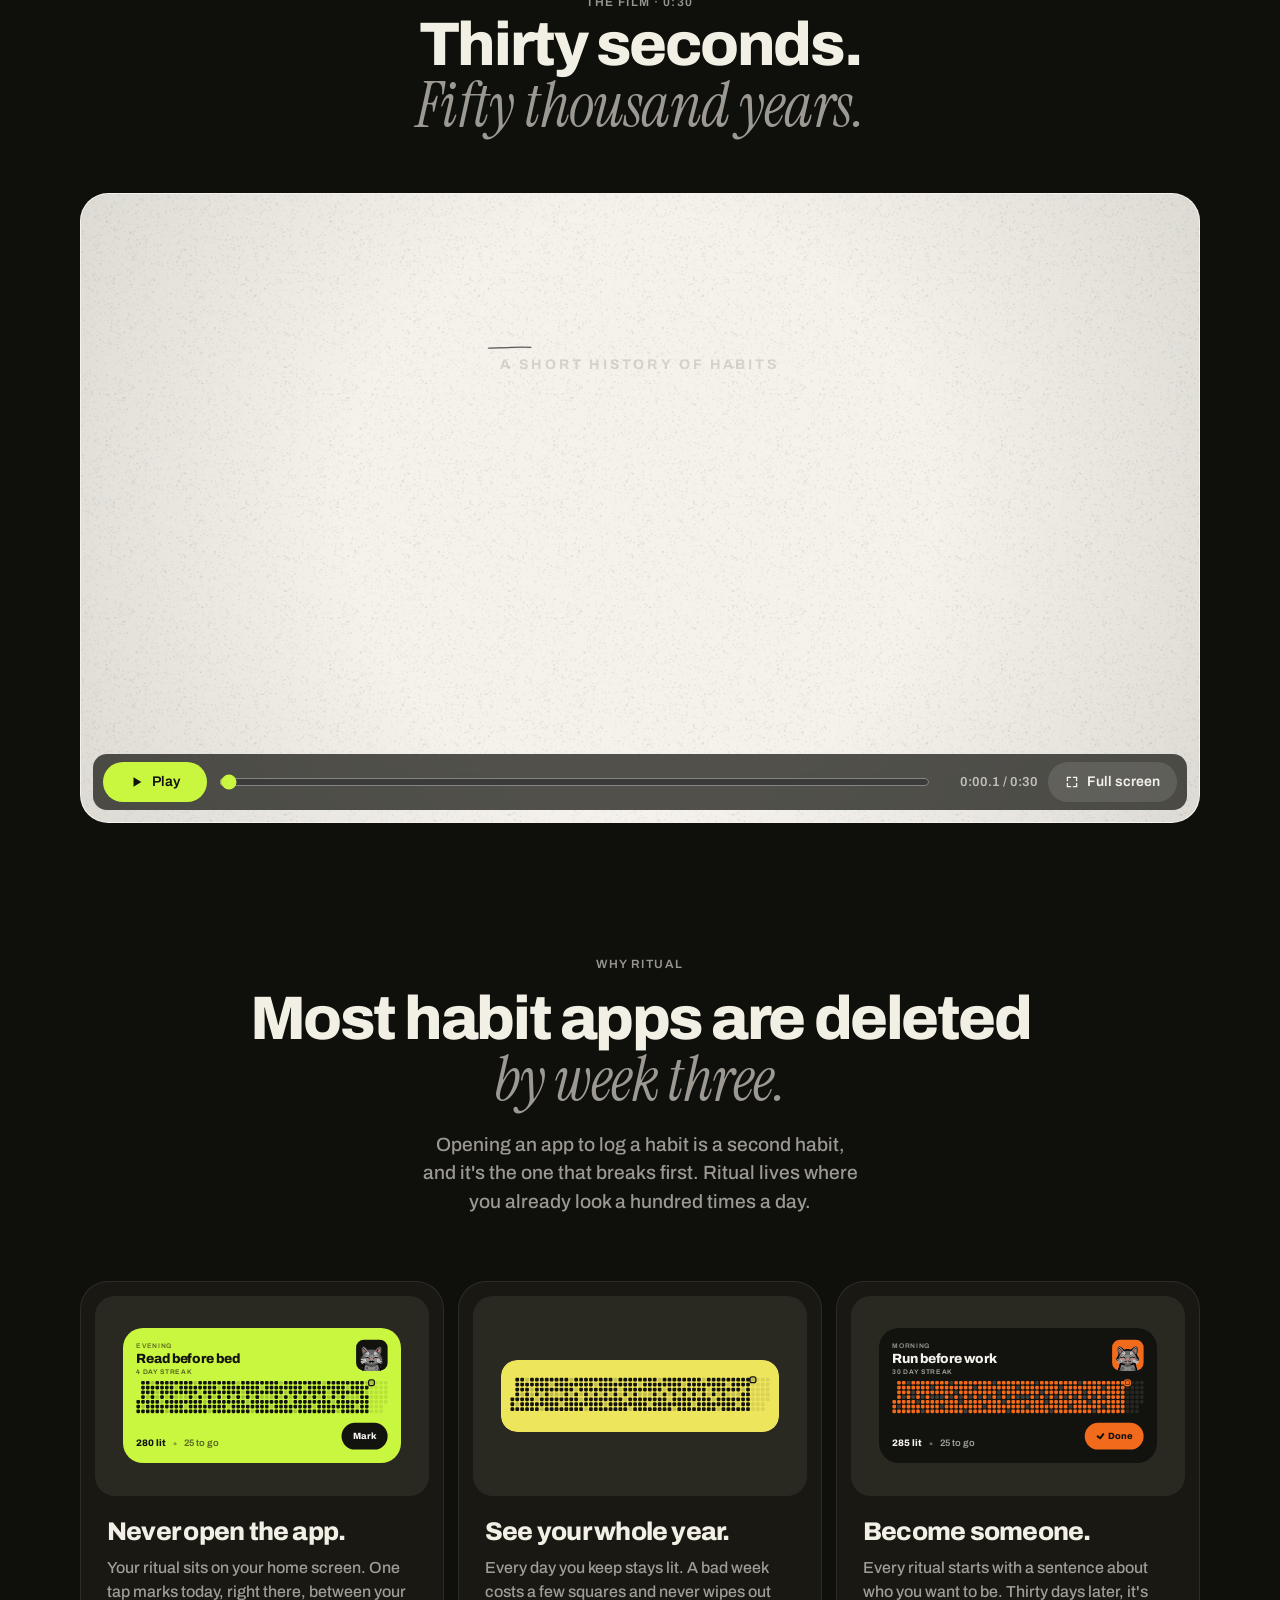
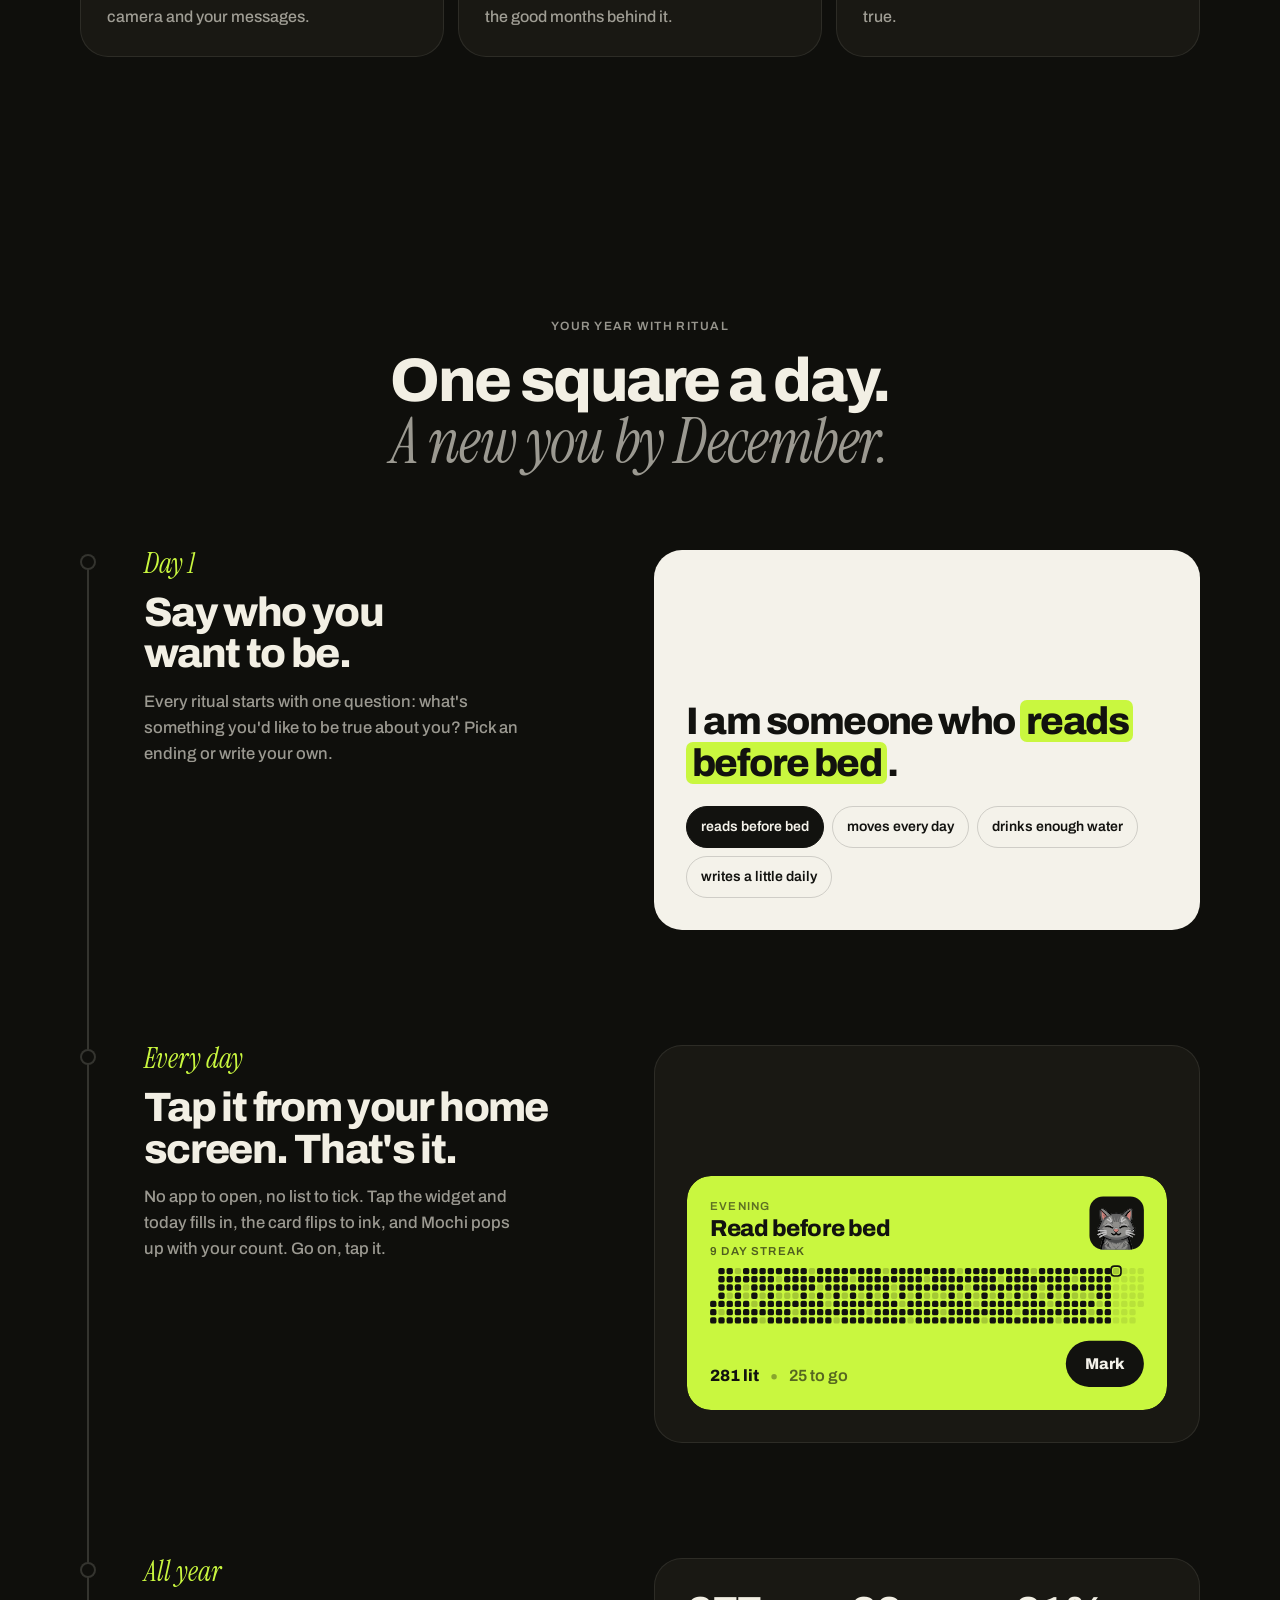
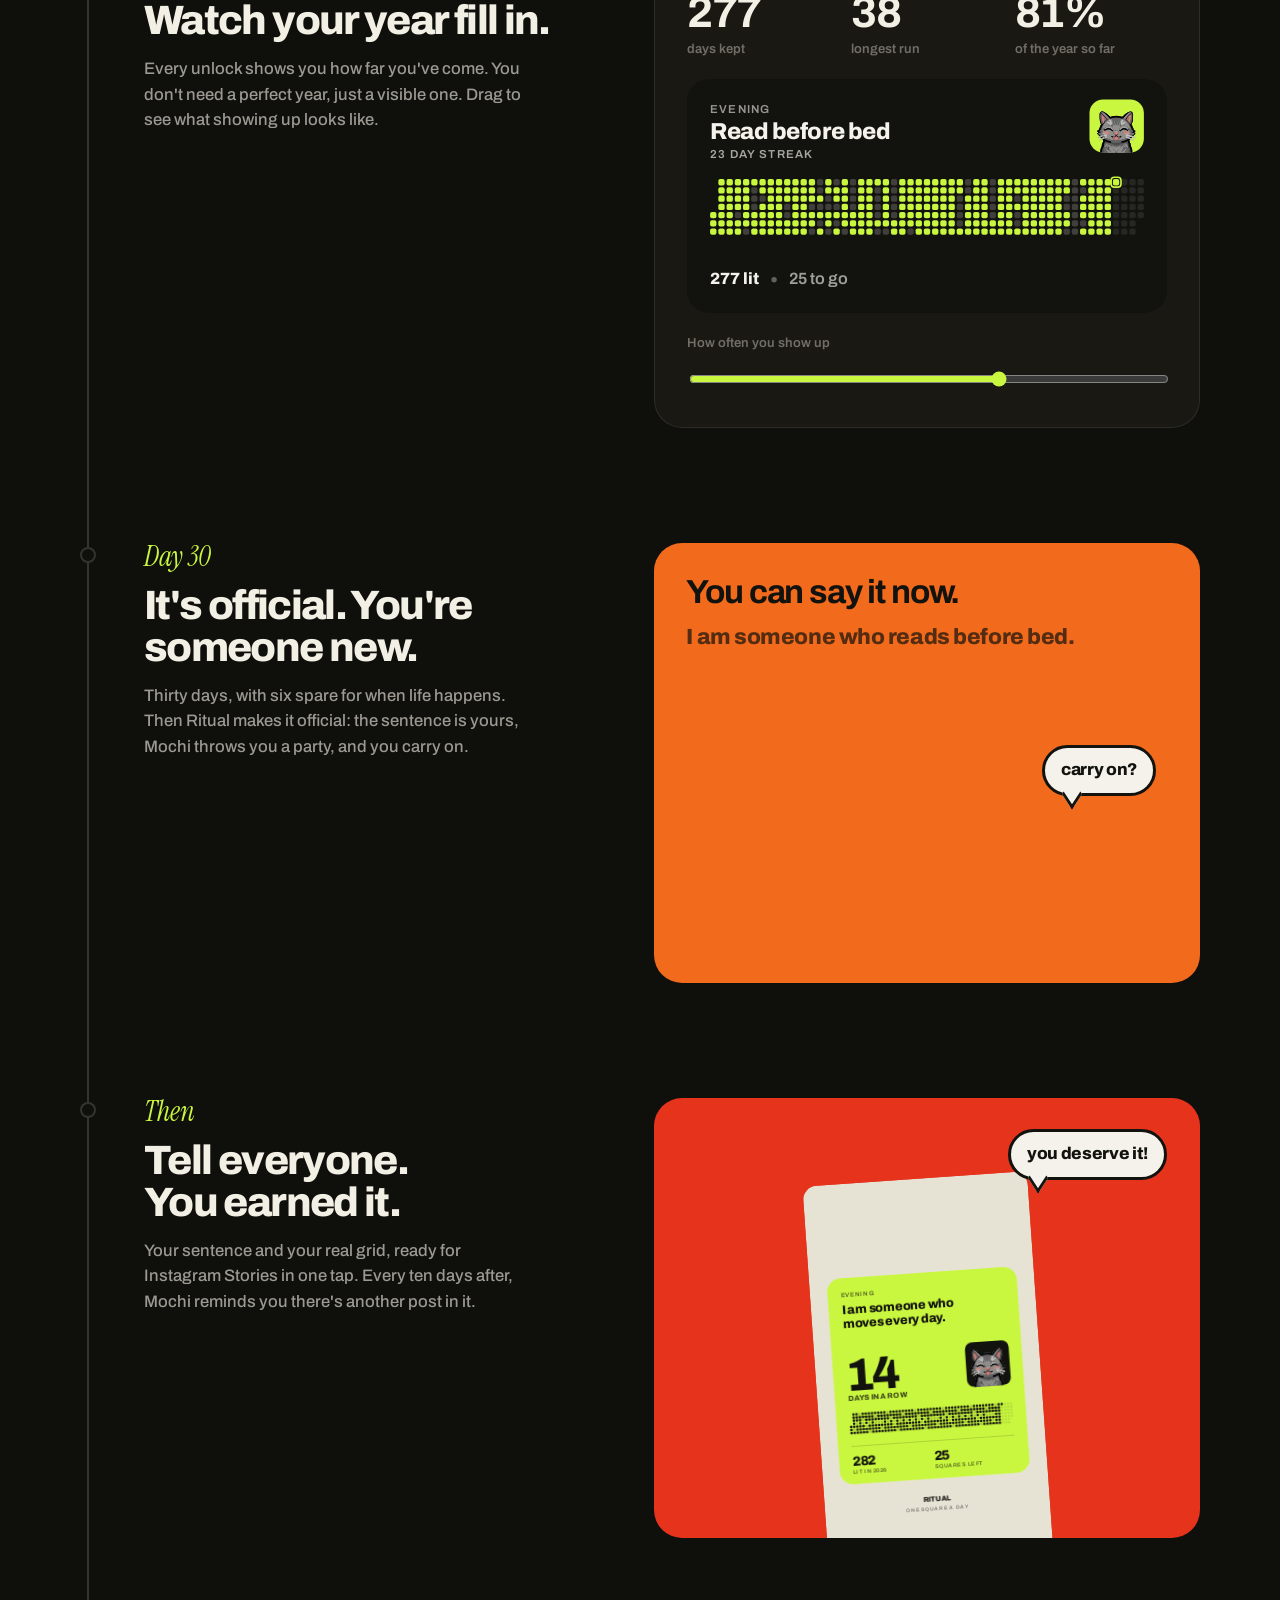
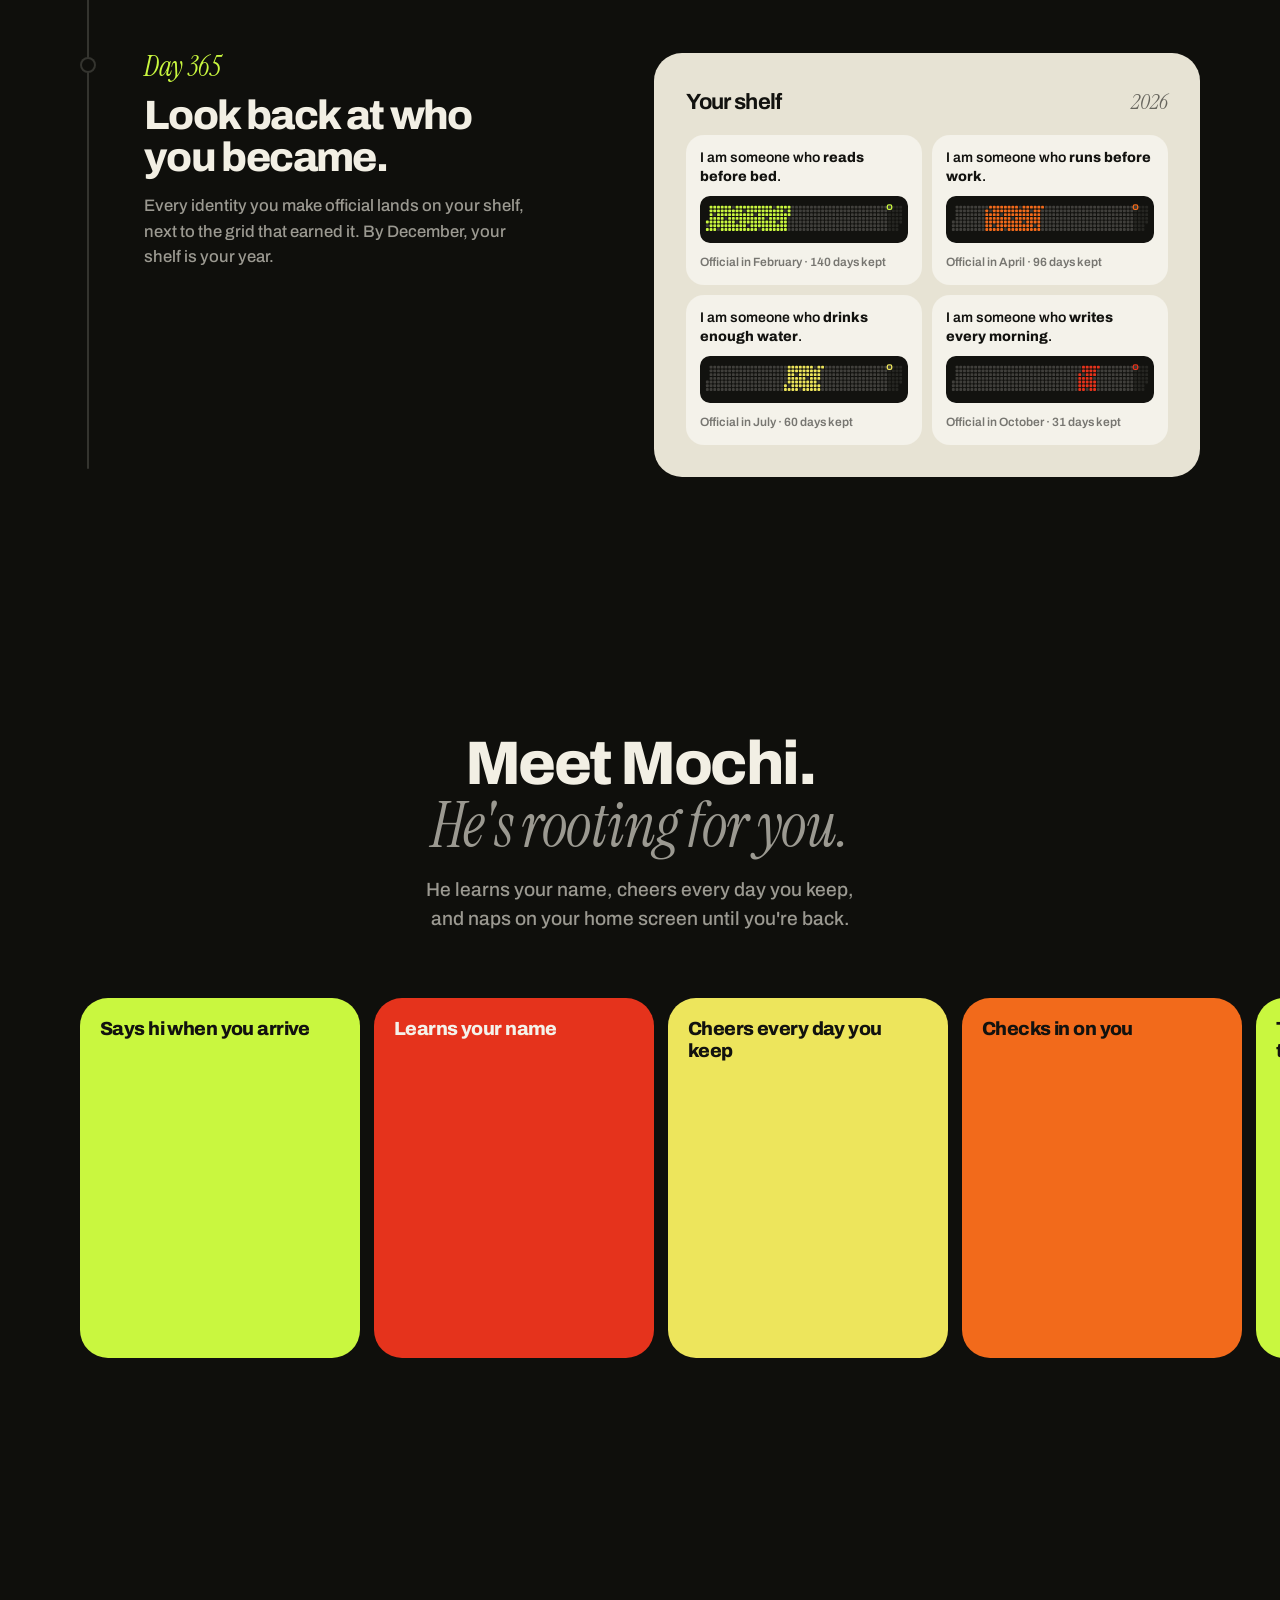
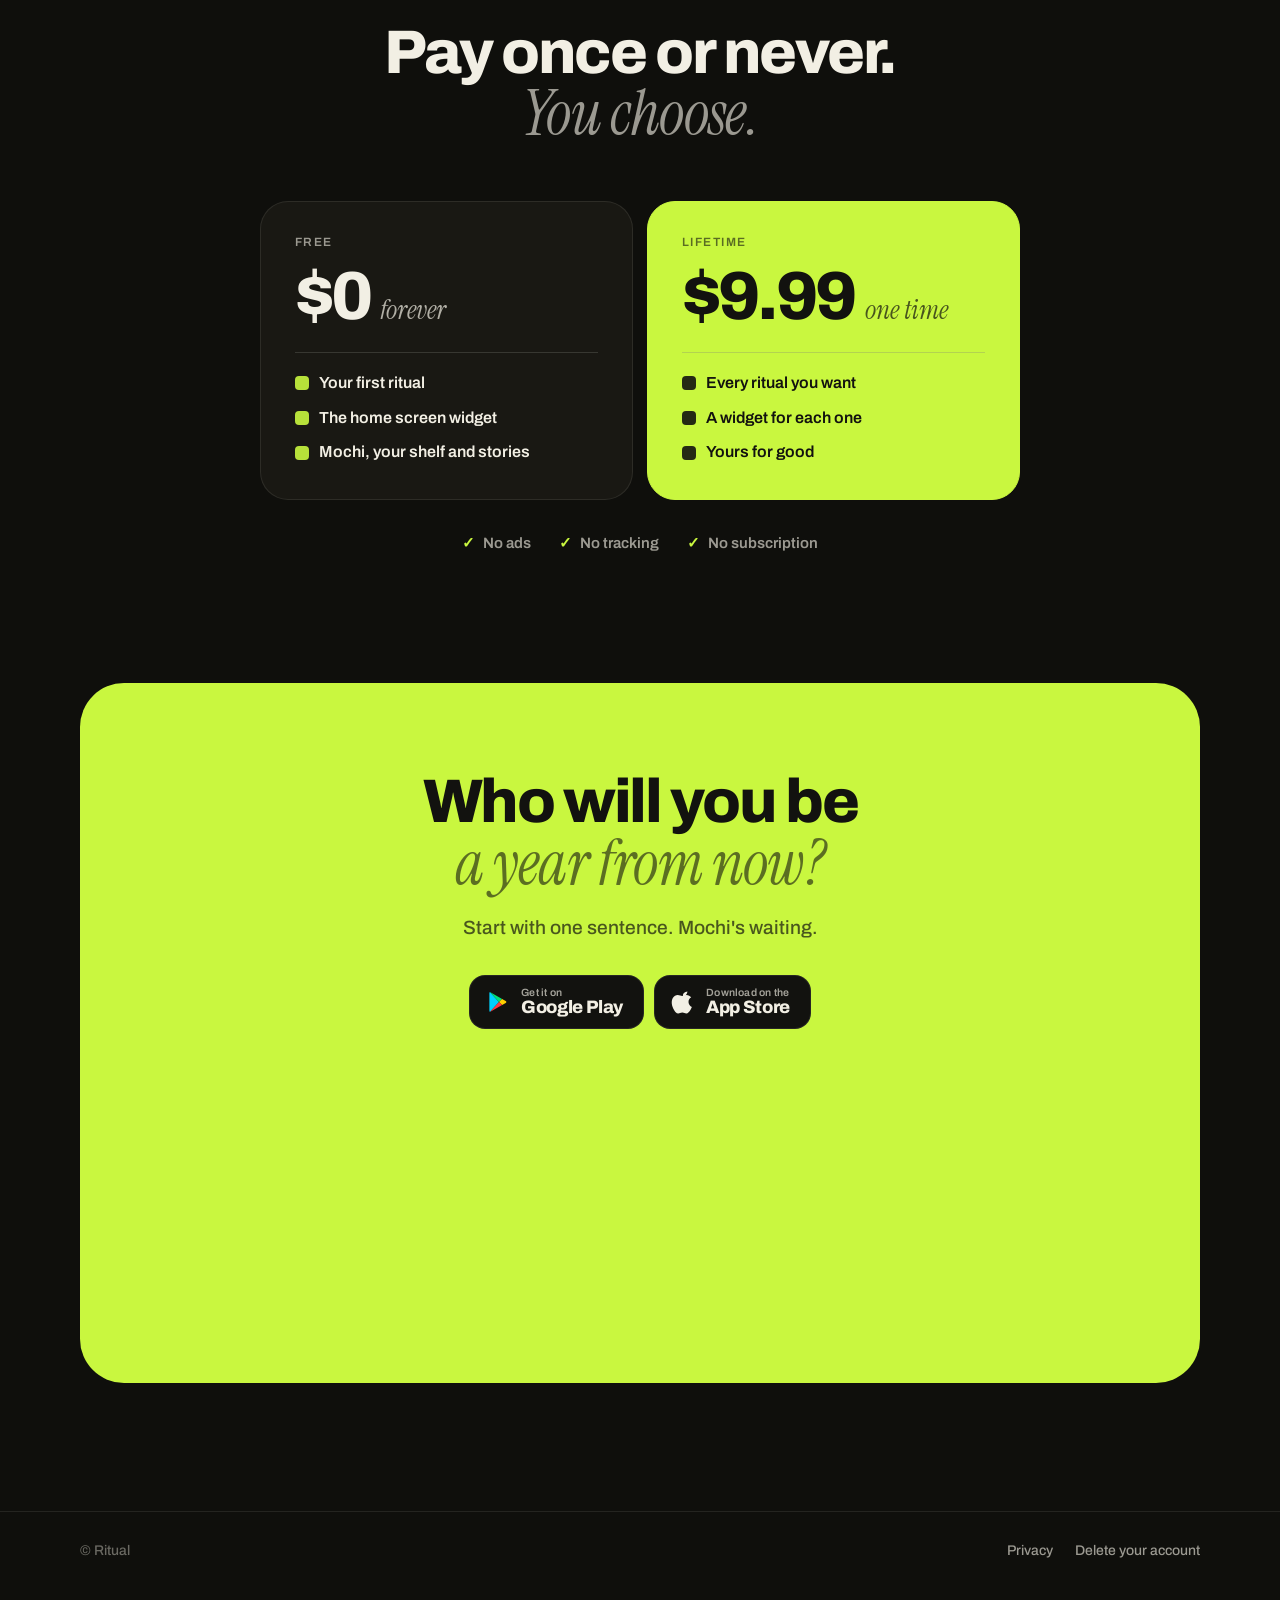
==== commit c4a0f14a: "Add the thirty second film, and give the page depth and motion The pencil spot now lives at film/ an" ====
--- a/docs/index.html
+++ b/docs/index.html
@@ -26,6 +26,7 @@
       <span class="tile"><canvas id="brandCat" style="height:24px"></canvas></span>Ritual
     </a>
     <nav aria-label="Sections">
+      <a href="#watch">Film</a>
       <a href="#why">Why Ritual</a>
       <a href="#journey">Your year</a>
       <a href="#mochi">Mochi</a>
@@ -38,7 +39,8 @@
 <main>
 
 <!-- Hero: the promise, then the product itself -->
-<section class="hero">
+<section class="hero" id="hero">
+  <canvas class="field" id="field" aria-hidden="true"></canvas>
   <div class="wrap">
     <p class="deal"><span class="dot"></span>No ads<i>·</i>No tracking<i>·</i>Pay once or never<i>·</i><b>You choose</b></p>
     <h1>Build your new <em>identity</em>,<br> from your home screen.</h1>
@@ -83,15 +85,28 @@
   <div class="row rev" id="rowB"></div>
 </section>
 
+<!-- The film -->
+<section id="watch" class="film">
+  <div class="wrap">
+    <div class="head reveal">
+      <span class="tag">The film · 0:30</span>
+      <h2>Thirty seconds.<br><em>Fifty thousand years.</em></h2>
+    </div>
+    <div class="frame reveal">
+      <iframe src="film/index.html?embed" title="Ritual, the thirty second film" loading="lazy" allow="fullscreen" allowfullscreen></iframe>
+    </div>
+  </div>
+</section>
+
 <!-- The pain, first -->
 <section id="why" class="why">
   <div class="wrap">
-    <div class="head">
+    <div class="head reveal">
       <span class="tag">Why Ritual</span>
       <h2>Most habit apps are deleted<br><em>by week three.</em></h2>
       <p class="sub">Opening an app to log a habit is a second habit, and it's the one that breaks first. Ritual lives where you already look a hundred times a day.</p>
     </div>
-    <div class="reasons">
+    <div class="reasons reveal">
       <article>
         <div class="shot"><canvas id="whyA"></canvas></div>
         <h3>Never open the app.</h3>
@@ -114,14 +129,14 @@
 <!-- A year with Ritual, told in order -->
 <section id="journey" class="journey">
   <div class="wrap">
-    <div class="head">
+    <div class="head reveal">
       <span class="tag">Your year with Ritual</span>
       <h2>One square a day.<br><em>A new you by December.</em></h2>
     </div>
 
     <ol class="chapters" id="chapters">
 
-      <li class="chapter" id="sentence">
+      <li class="chapter reveal" data-tint="#13140F" id="sentence">
         <div class="copy">
           <span class="when">Day 1</span>
           <h3>Say who you want to be.</h3>
@@ -133,7 +148,7 @@
         </div>
       </li>
 
-      <li class="chapter">
+      <li class="chapter reveal" data-tint="#131A0A">
         <div class="copy">
           <span class="when">Every day</span>
           <h3>Tap it from your home screen. That's it.</h3>
@@ -144,7 +159,7 @@
         </div>
       </li>
 
-      <li class="chapter" id="year">
+      <li class="chapter reveal" data-tint="#10130E" id="year">
         <div class="copy">
           <span class="when">All year</span>
           <h3>Watch your year fill in.</h3>
@@ -163,7 +178,7 @@
         </div>
       </li>
 
-      <li class="chapter">
+      <li class="chapter reveal" data-tint="#21130A">
         <div class="copy">
           <span class="when">Day 30</span>
           <h3>It's official. You're someone new.</h3>
@@ -176,7 +191,7 @@
         </div>
       </li>
 
-      <li class="chapter">
+      <li class="chapter reveal" data-tint="#210E0B">
         <div class="copy">
           <span class="when">Then</span>
           <h3>Tell everyone. You earned it.</h3>
@@ -189,7 +204,7 @@
         </div>
       </li>
 
-      <li class="chapter" id="shelf">
+      <li class="chapter reveal" data-tint="#17160F" id="shelf">
         <div class="copy">
           <span class="when">Day 365</span>
           <h3>Look back at who you became.</h3>
@@ -221,7 +236,7 @@
     <div class="head">
       <h2>Pay once or never.<br><em>You choose.</em></h2>
     </div>
-    <div class="plans">
+    <div class="plans reveal">
       <div class="plan">
         <span class="tag">Free</span>
         <p class="amount">$0<small>forever</small></p>
@@ -248,7 +263,7 @@
 <!-- Last call -->
 <section id="get" class="last">
   <div class="wrap">
-    <div class="panel">
+    <div class="panel reveal">
       <h2>Who will you be<br><em>a year from now?</em></h2>
       <p class="sub">Start with one sentence. Mochi's waiting.</p>
       <div class="stores center">
@@ -413,6 +428,14 @@
 
   /* The rail down the year fills as you read */
   rail();
+
+  /* The premium layer: the field of squares, the tilt, the reveals */
+  field();
+  tilt();
+  const rv = new IntersectionObserver(es => es.forEach(e => {
+    if (e.isIntersecting) { e.target.classList.add("in"); rv.unobserve(e.target); }
+  }), { threshold: .12, rootMargin: "0px 0px -8% 0px" });
+  document.querySelectorAll(".reveal").forEach(el => rv.observe(el));
 
   /* Share */
   const story = $("#story"), art = $("#shareArt");
@@ -476,16 +499,82 @@
 /* The lime line down the chapters follows the middle of the screen, and
    each chapter's marker lights as the line reaches it. */
 function rail() {
-  const list = $("#chapters"), items = [...list.querySelectorAll(".chapter")];
+  const list = $("#chapters"), journey = $("#journey"), items = [...list.querySelectorAll(".chapter")];
   const update = () => {
     const r = list.getBoundingClientRect(), mid = innerHeight * .55;
     const p = Math.max(0, Math.min(1, (mid - r.top) / r.height));
     list.style.setProperty("--p", p.toFixed(4));
-    items.forEach(li => li.classList.toggle("on", li.getBoundingClientRect().top < mid));
+    let tint = null;
+    items.forEach(li => { const on = li.getBoundingClientRect().top < mid; li.classList.toggle("on", on); if (on) tint = li.dataset.tint; });
+    journey.style.setProperty("--tint", tint || "var(--page)");
   };
   addEventListener("scroll", update, { passive: true });
   addEventListener("resize", update);
   update();
+}
+
+/* Behind the hero, a year's worth of empty squares. Now and then one fills
+   in, the pointer fills the ones it passes, and a tap sends a ring out. */
+function field() {
+  const cv = $("#field"), hero = $("#hero"), ctx = cv.getContext("2d");
+  const STEP = 20, SIZE = 14, R = 110;
+  let w = 0, h = 0, cols = 0, rows = 0, lit = null, dpr = 1, on = true;
+  let px = -1e4, py = -1e4;
+  const rings = [];
+  const size = () => {
+    dpr = Math.min(2, devicePixelRatio || 1);
+    w = hero.clientWidth; h = hero.clientHeight;
+    cv.width = Math.round(w * dpr); cv.height = Math.round(h * dpr);
+    cv.style.width = w + "px"; cv.style.height = h + "px";
+    cols = Math.ceil(w / STEP) + 1; rows = Math.ceil(h / STEP) + 1;
+    lit = new Float32Array(cols * rows);
+  };
+  size();
+  addEventListener("resize", size);
+  hero.addEventListener("pointermove", e => { const r = hero.getBoundingClientRect(); px = e.clientX - r.left; py = e.clientY - r.top; });
+  hero.addEventListener("pointerleave", () => { px = py = -1e4; });
+  hero.addEventListener("pointerdown", e => { const r = hero.getBoundingClientRect(); rings.push({ x: e.clientX - r.left, y: e.clientY - r.top, t: performance.now() }); });
+  new IntersectionObserver(es => { on = es[0].isIntersecting; if (on && !still) requestAnimationFrame(draw); }).observe(hero);
+  const ox = () => (w - (cols - 1) * STEP) / 2;
+  function draw(now) {
+    ctx.setTransform(dpr, 0, 0, dpr, 0, 0);
+    ctx.clearRect(0, 0, w, h);
+    const x0 = ox();
+    if (!still) for (let k = 0; k < 2; k++) lit[(Math.random() * lit.length) | 0] = 1;
+    for (let i = rings.length - 1; i >= 0; i--) if (now - rings[i].t > 1400) rings.splice(i, 1);
+    for (let j = 0; j < rows; j++) for (let i = 0; i < cols; i++) {
+      const x = x0 + i * STEP, y = j * STEP, n = j * cols + i;
+      let v = lit[n] * .965;
+      const dx = x - px, dy = y - py, d = Math.sqrt(dx * dx + dy * dy);
+      if (d < R) v = Math.max(v, 1 - d / R);
+      for (const r of rings) {
+        const rad = (now - r.t) * .6, dd = Math.abs(Math.hypot(x - r.x, y - r.y) - rad);
+        if (dd < 18) v = Math.max(v, (1 - dd / 18) * (1 - (now - r.t) / 1400));
+      }
+      lit[n] = v;
+      if (v > .02) { ctx.fillStyle = `rgba(201,247,63,${(v * .6).toFixed(3)})`; }
+      else ctx.fillStyle = "rgba(242,239,228,.045)";
+      ctx.fillRect(x - SIZE / 2, y - SIZE / 2, SIZE, SIZE);
+    }
+    if (on && !still) requestAnimationFrame(draw);
+  }
+  if (still) { for (let k = 0; k < 60; k++) lit[(Math.random() * lit.length) | 0] = .8; }
+  requestAnimationFrame(draw);
+}
+
+/* The phone leans toward the pointer, and the widgets beside it drift the
+   other way, so the stage has depth without a single shadow. */
+function tilt() {
+  const stage = document.querySelector(".stage");
+  if (still || !matchMedia("(pointer: fine)").matches) return;
+  addEventListener("pointermove", e => {
+    const r = stage.getBoundingClientRect();
+    if (r.bottom < 0 || r.top > innerHeight) return;
+    const mx = Math.max(-1, Math.min(1, (e.clientX - (r.left + r.width / 2)) / (r.width / 2)));
+    const my = Math.max(-1, Math.min(1, (e.clientY - (r.top + r.height / 2)) / (innerHeight / 2)));
+    stage.style.setProperty("--mx", mx.toFixed(3));
+    stage.style.setProperty("--my", my.toFixed(3));
+  }, { passive: true });
 }
 
 function paintAll() {
--- a/docs/assets/home.css
+++ b/docs/assets/home.css
@@ -89,7 +89,11 @@
 section { padding-block: clamp(72px, 10vw, 140px); }
 
 /* ── Hero ─────────────────────────────────────────────────────────────── */
-.hero { text-align: center; padding-block: clamp(48px, 7vw, 96px) 0; overflow: hidden; }
+.hero { position: relative; text-align: center; padding-block: clamp(48px, 7vw, 96px) 0; overflow: hidden; touch-action: pan-y; }
+.hero > .wrap { position: relative; z-index: 1; }
+/* The field of squares behind the hero, fading out toward the edges. */
+.field { position: absolute; inset: 0; z-index: 0; pointer-events: none;
+  -webkit-mask-image: radial-gradient(ellipse 70% 60% at 50% 38%, #000 20%, transparent 78%); mask-image: radial-gradient(ellipse 70% 60% at 50% 38%, #000 20%, transparent 78%); }
 .hero .sub { margin-inline: auto; }
 .deal { display: inline-flex; flex-wrap: wrap; justify-content: center; align-items: center; gap: 4px 8px; margin: 0 0 28px; padding: 7px 14px 7px 12px;
   border: 1px solid var(--line-2); border-radius: 999px; background: var(--surface); font-size: 13px; font-weight: 600; color: var(--soft); }
@@ -100,7 +104,8 @@
 
 /* The stage: the phone, with two more widgets floating at its sides. */
 .stage { position: relative; margin: clamp(48px, 6vw, 80px) auto 0; max-width: 1040px; height: clamp(520px, 56vw, 640px); }
-.phone { position: absolute; left: 50%; bottom: -60px; transform: translateX(-50%); width: clamp(280px, 30vw, 340px); aspect-ratio: 9 / 18.5;
+.stage { --mx: 0; --my: 0; perspective: 1400px; }
+.phone { position: absolute; left: 50%; bottom: -60px; transform: translateX(-50%) rotateY(calc(var(--mx) * 7deg)) rotateX(calc(var(--my) * -5deg)); transition: transform .5s cubic-bezier(.2, .7, .3, 1); transform-style: preserve-3d; width: clamp(280px, 30vw, 340px); aspect-ratio: 9 / 18.5;
   border-radius: 52px; background: #050504; padding: 11px; border: 1px solid var(--line-2); z-index: 2; }
 .phone .screen { position: relative; width: 100%; height: 100%; border-radius: 42px; overflow: hidden; background: #34322A; }
 .phone video { width: 100%; height: 100%; object-fit: cover; }
@@ -117,7 +122,7 @@
 @keyframes tap { 20% { opacity: .9; } 100% { opacity: 0; transform: translate(-50%, -50%) scale(1.4); } }
 
 .float { position: absolute; width: clamp(240px, 27vw, 330px); z-index: 1; animation: bob 6s ease-in-out infinite; }
-.float canvas { width: 100%; border-radius: 24px; }
+.float canvas { width: 100%; border-radius: 24px; transform: translate(calc(var(--mx) * -18px), calc(var(--my) * -12px)); transition: transform .6s cubic-bezier(.2, .7, .3, 1); }
 .float.left { left: 0; top: 18%; --rot: -7deg; }
 .float.right { right: 0; top: 40%; --rot: 6deg; animation-delay: -3s; }
 @keyframes bob { 0%, 100% { transform: rotate(var(--rot)) translateY(0); } 50% { transform: rotate(var(--rot)) translateY(-10px); } }
@@ -273,3 +278,24 @@
   .chapter::before { transition: none; }
   .float.left { transform: rotate(-7deg); } .float.right { transform: rotate(6deg); }
 }
+
+/* ── The film ─────────────────────────────────────────────────────────── */
+.film { padding-bottom: 0; }
+.film .frame { position: relative; margin-top: clamp(36px, 5vw, 56px); aspect-ratio: 16 / 9; border-radius: var(--r); overflow: hidden; background: var(--paper); border: 1px solid var(--line-2); }
+.film iframe { position: absolute; inset: 0; width: 100%; height: 100%; border: 0; display: block; }
+
+/* ── The premium layer ────────────────────────────────────────────────── */
+/* Fine grain over everything, so the dark reads as a material. */
+body::after { content: ""; position: fixed; inset: 0; z-index: 100; pointer-events: none; opacity: .07; mix-blend-mode: overlay;
+  background-image: url("data:image/svg+xml,%3Csvg xmlns='http://www.w3.org/2000/svg' width='160' height='160'%3E%3Cfilter id='n'%3E%3CfeTurbulence type='fractalNoise' baseFrequency='.9' numOctaves='2' stitchTiles='stitch'/%3E%3C/filter%3E%3Crect width='100%25' height='100%25' filter='url(%23n)'/%3E%3C/svg%3E"); }
+/* The year section takes on the colour of the chapter you are reading. */
+.journey { --tint: var(--page); background: var(--tint); transition: background-color .9s ease; }
+/* Things settle into place as they arrive, from a visible resting state. */
+.reveal { transition: transform .9s cubic-bezier(.2, .7, .3, 1), opacity .9s ease; }
+.reveal:not(.in) { transform: translateY(28px); opacity: .35; }
+.reasons article, .plan { transition: transform .35s cubic-bezier(.2, .7, .3, 1), border-color .35s; }
+.reasons article:hover, .plan:hover { transform: translateY(-6px); border-color: var(--line-2); }
+@media (prefers-reduced-motion: reduce) {
+  .reveal, .reveal:not(.in) { transform: none; opacity: 1; transition: none; }
+  .phone, .float canvas { transition: none; }
+}
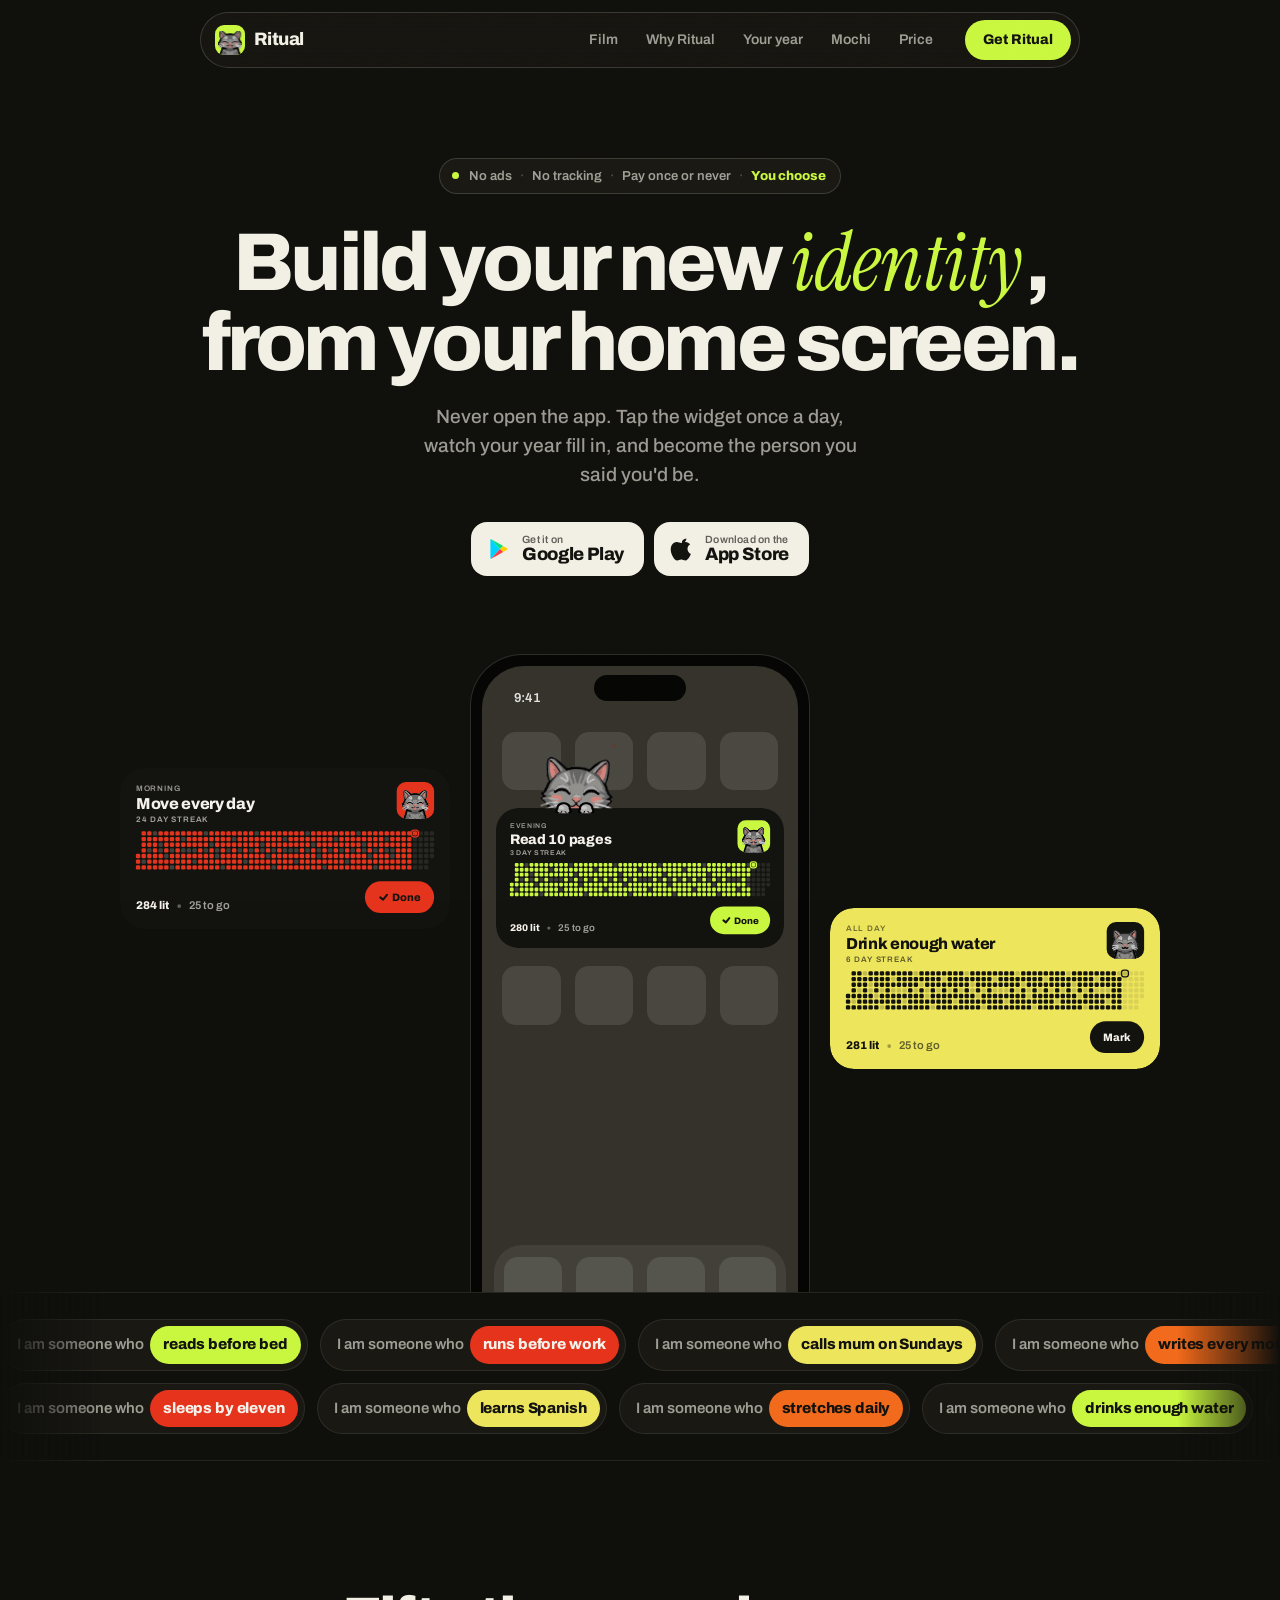
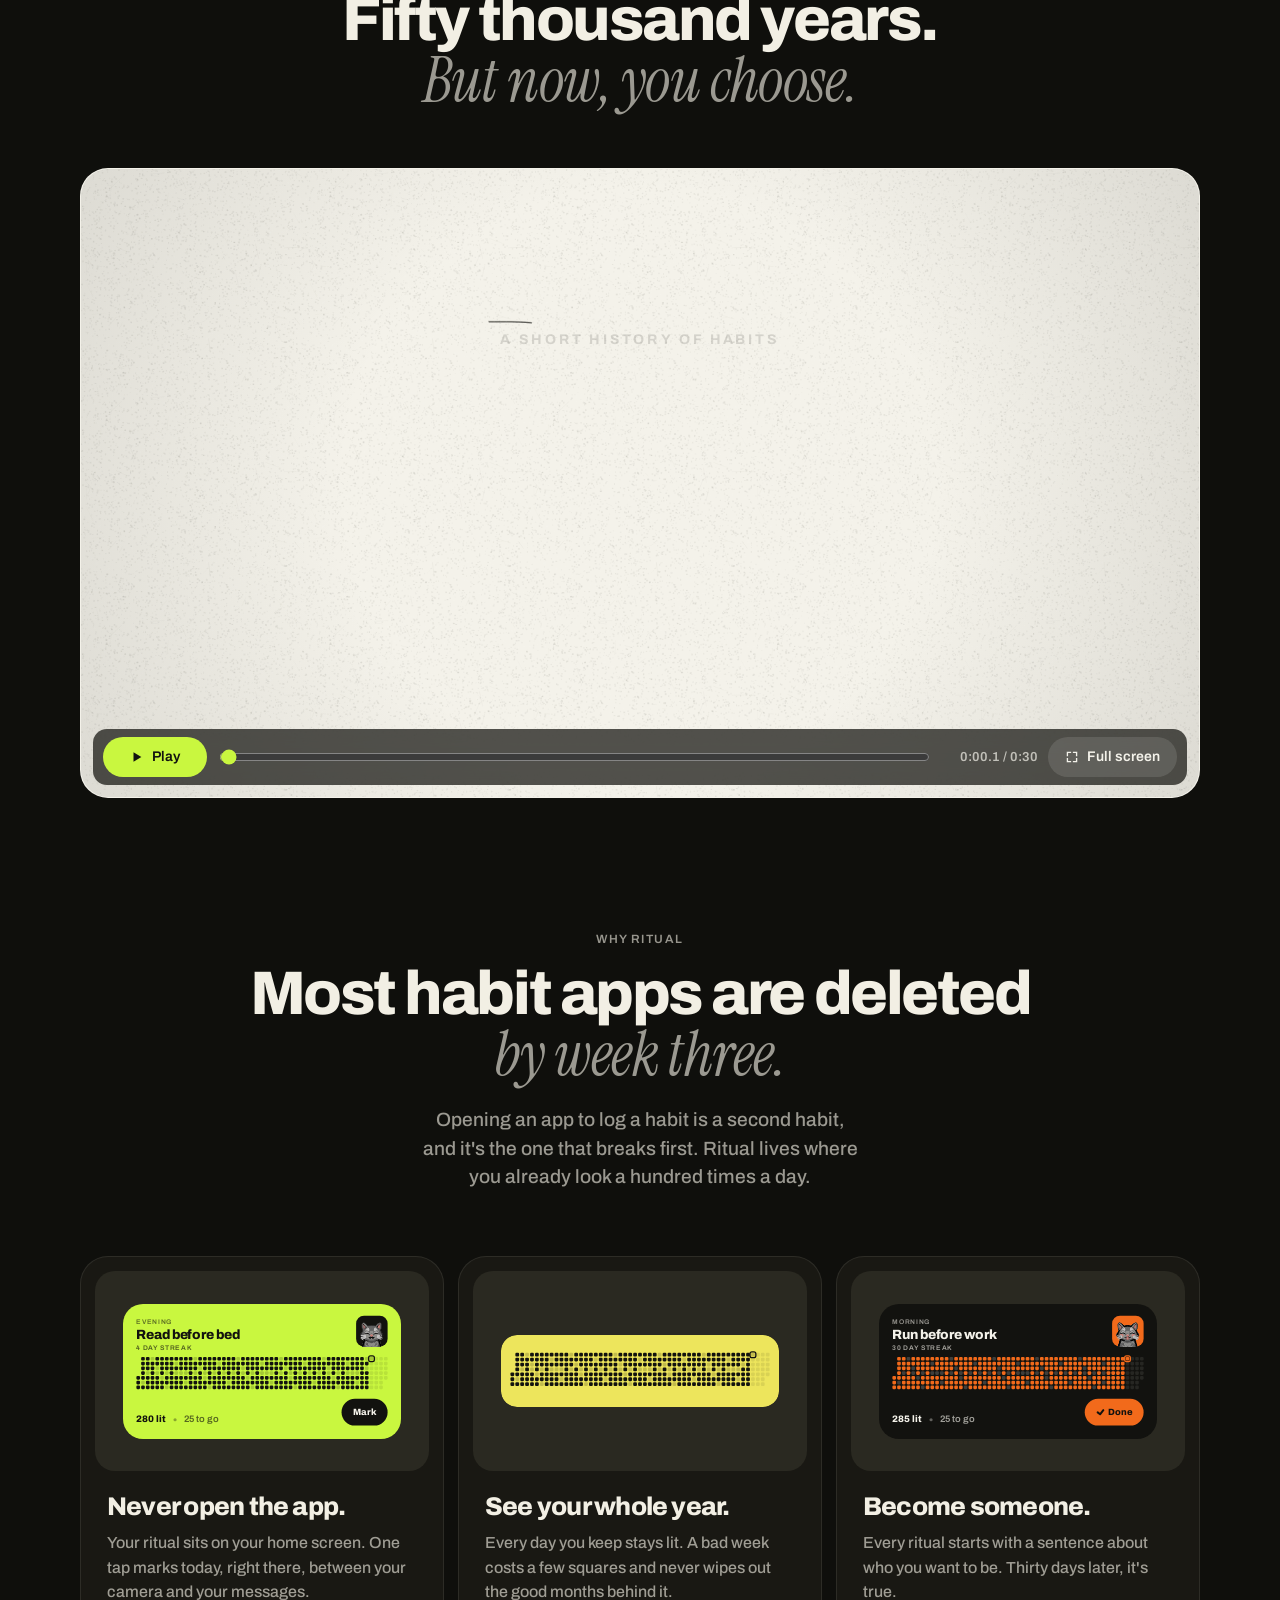
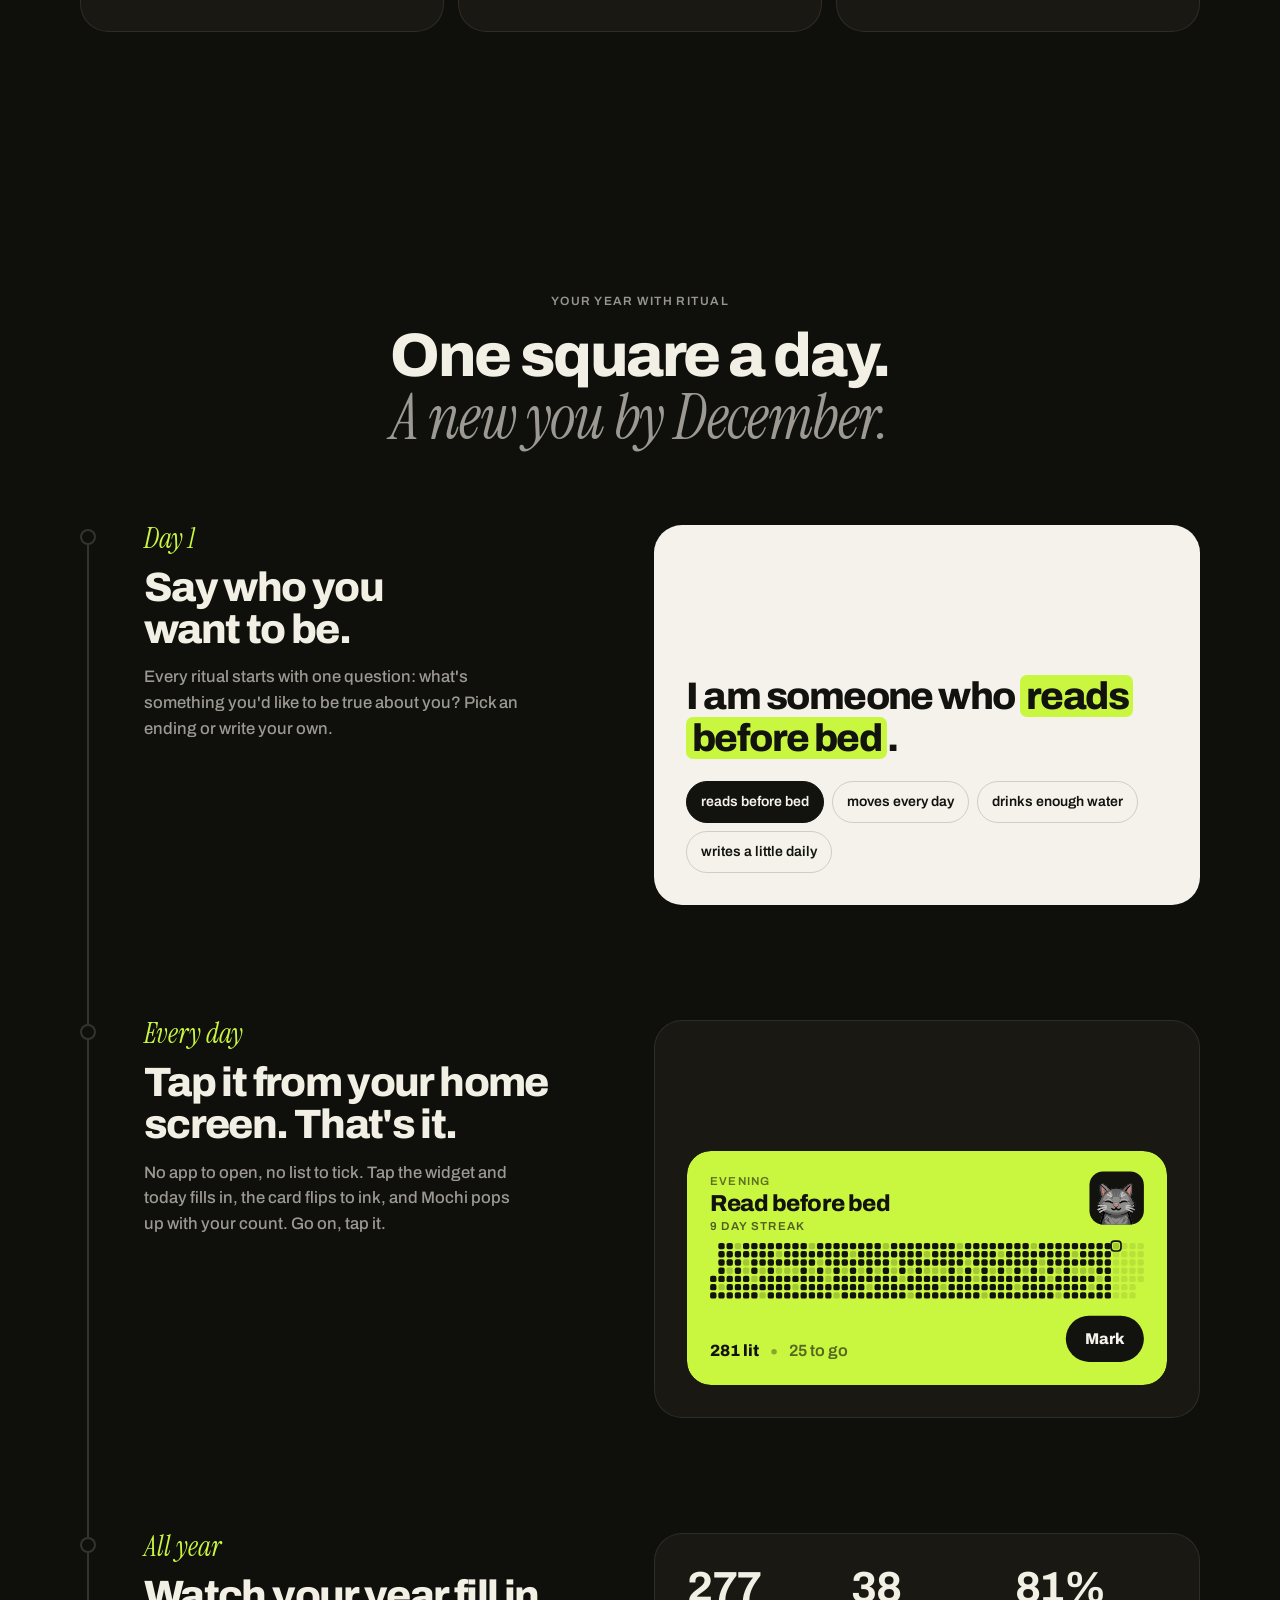
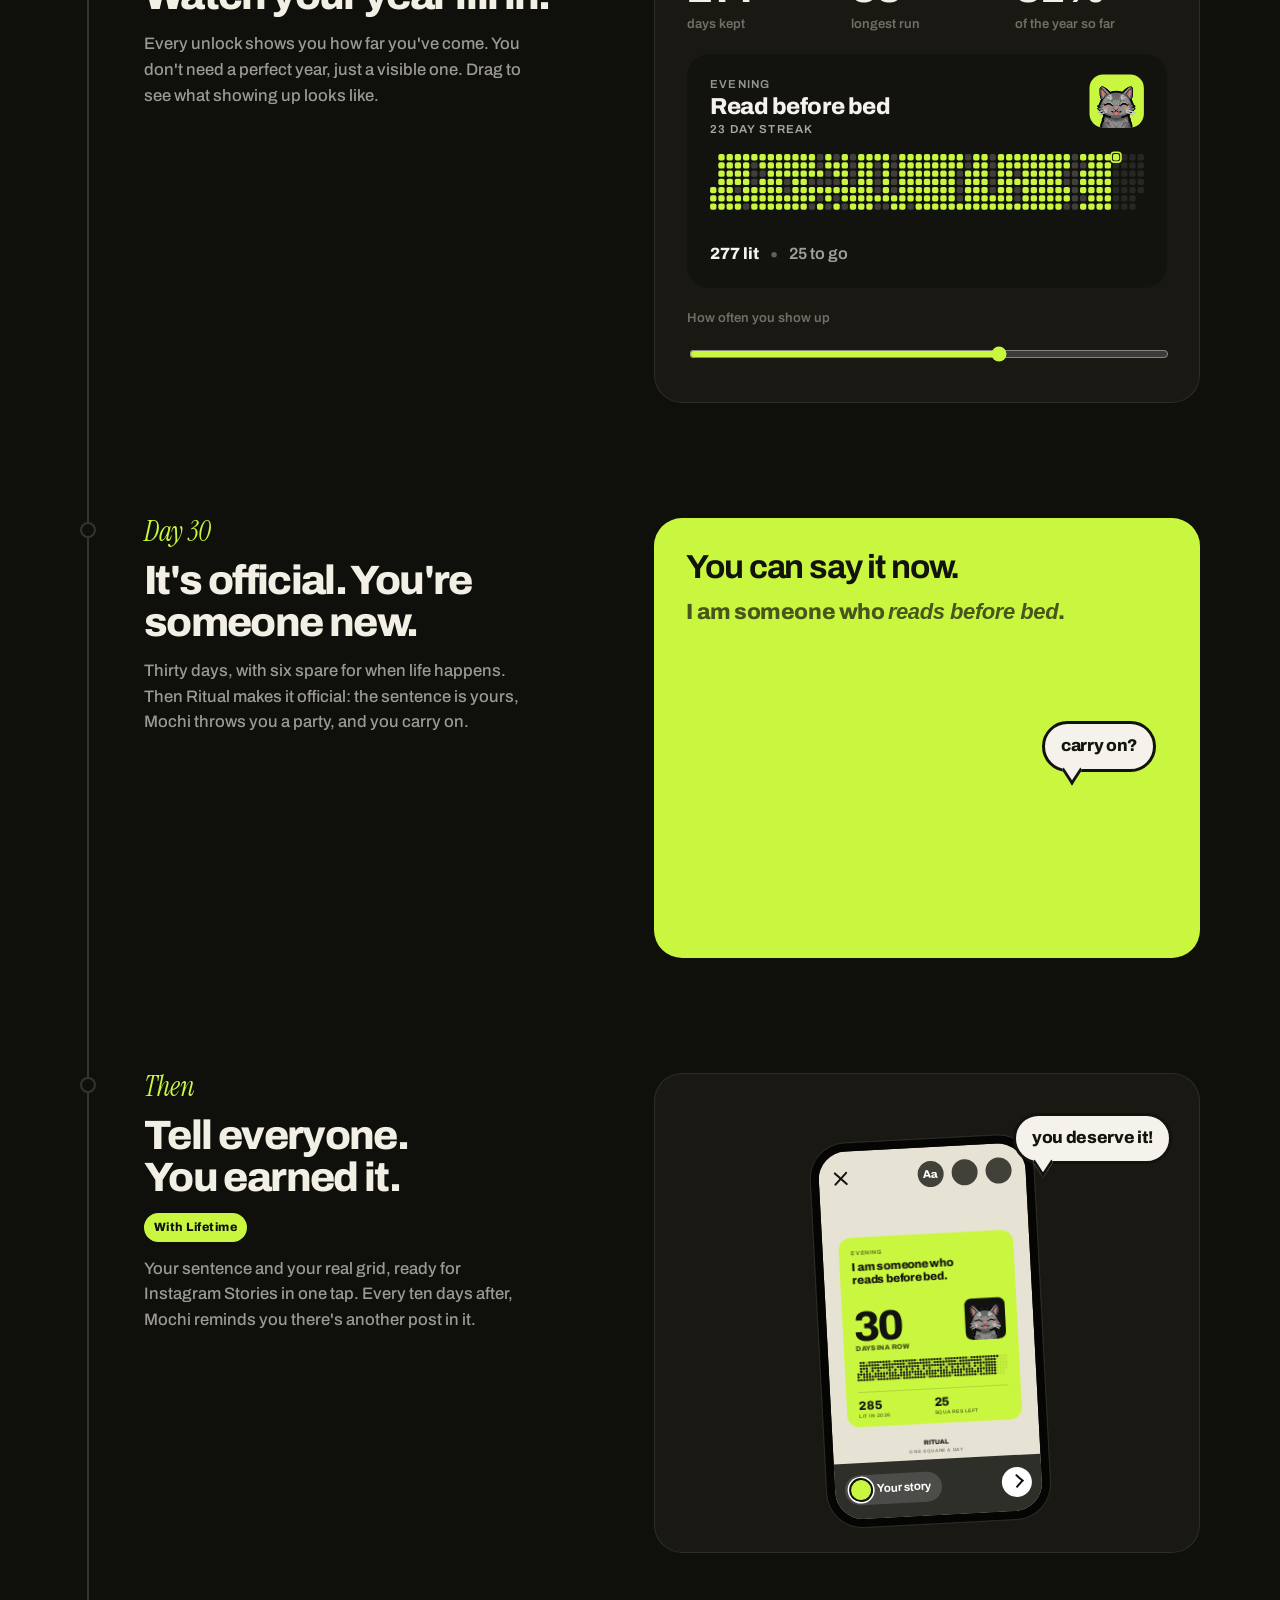
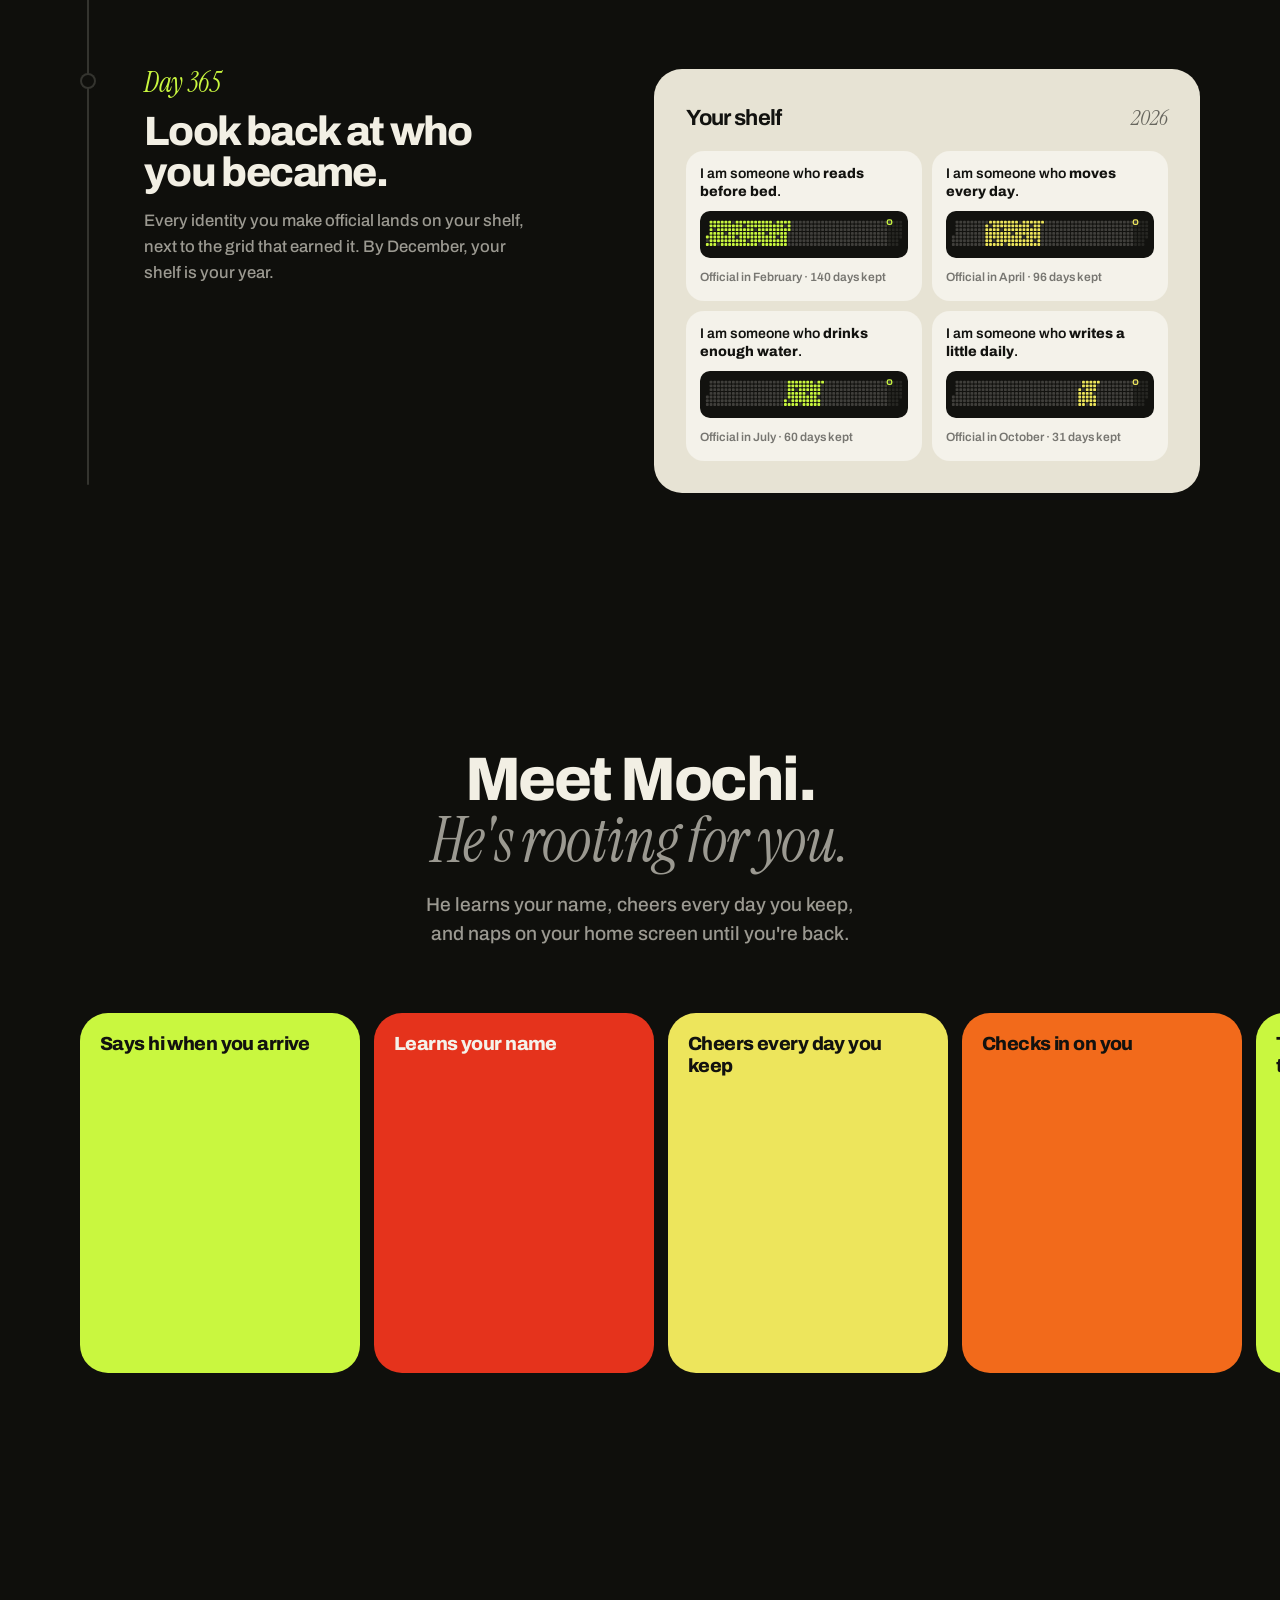
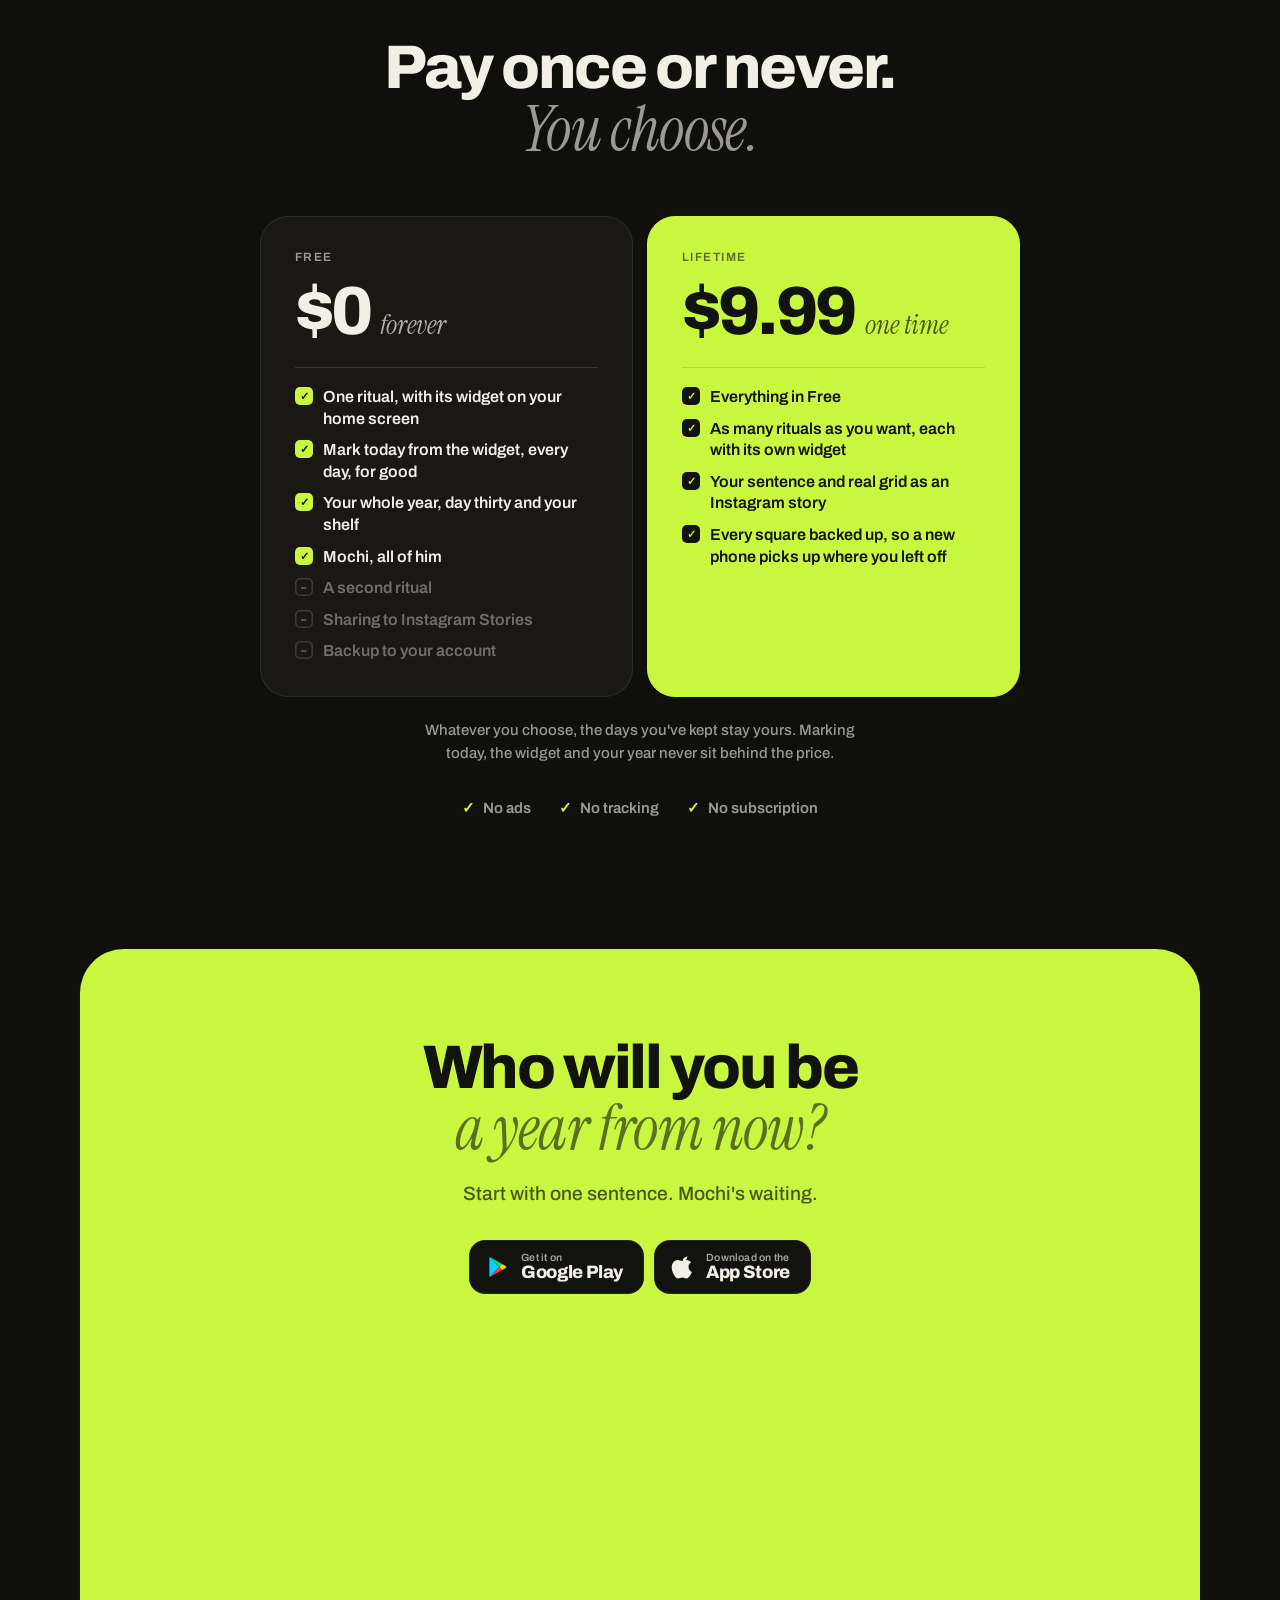
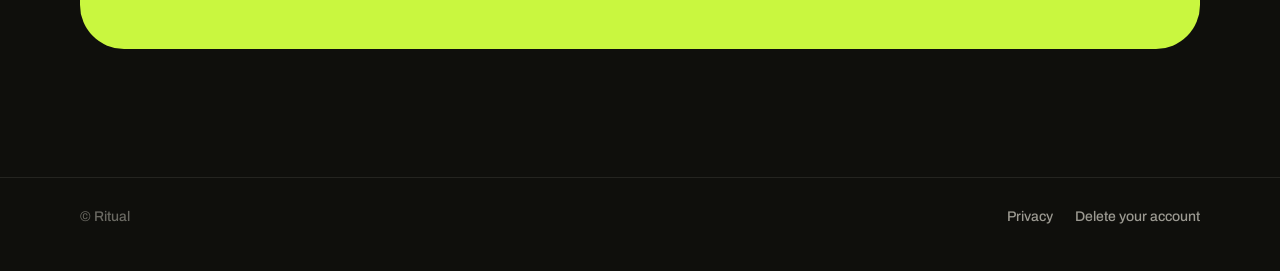
==== commit 956689c7: "Carry the day one pick through every picture, and price it plainly The ending picked on day one now " ====
--- a/docs/index.html
+++ b/docs/index.html
@@ -40,7 +40,6 @@
 
 <!-- Hero: the promise, then the product itself -->
 <section class="hero" id="hero">
-  <canvas class="field" id="field" aria-hidden="true"></canvas>
   <div class="wrap">
     <p class="deal"><span class="dot"></span>No ads<i>·</i>No tracking<i>·</i>Pay once or never<i>·</i><b>You choose</b></p>
     <h1>Build your new <em>identity</em>,<br> from your home screen.</h1>
@@ -89,8 +88,7 @@
 <section id="watch" class="film">
   <div class="wrap">
     <div class="head reveal">
-      <span class="tag">The film · 0:30</span>
-      <h2>Thirty seconds.<br><em>Fifty thousand years.</em></h2>
+      <h2>Fifty thousand years.<br><em>But now, you choose.</em></h2>
     </div>
     <div class="frame reveal">
       <iframe src="film/index.html?embed" title="Ritual, the thirty second film" loading="lazy" allow="fullscreen" allowfullscreen></iframe>
@@ -178,29 +176,43 @@
         </div>
       </li>
 
-      <li class="chapter reveal" data-tint="#21130A">
+      <li class="chapter reveal" data-tint="#151A0B">
         <div class="copy">
           <span class="when">Day 30</span>
           <h3>It's official. You're someone new.</h3>
           <p>Thirty days, with six spare for when life happens. Then Ritual makes it official: the sentence is yours, Mochi throws you a party, and you carry on.</p>
         </div>
-        <div class="art orange thirty">
-          <div class="said-big"><b>You can say it now.</b><span>I am someone who reads before bed.</span></div>
+        <div class="art lime thirty">
+          <div class="said-big"><b>You can say it now.</b><span>I am someone who <i class="pick-end">reads before bed</i>.</span></div>
           <div class="stand" data-pose="party" data-h="0.6"></div>
           <div class="bubble" id="carryOn" style="right:8%;top:46%">carry on?</div>
         </div>
       </li>
 
-      <li class="chapter reveal" data-tint="#210E0B">
+      <li class="chapter reveal" data-tint="#121410">
         <div class="copy">
           <span class="when">Then</span>
           <h3>Tell everyone. You earned it.</h3>
+          <span class="with">With Lifetime</span>
           <p>Your sentence and your real grid, ready for Instagram Stories in one tap. Every ten days after, Mochi reminds you there's another post in it.</p>
         </div>
-        <div class="art red share-art" id="shareArt">
-          <canvas class="story" id="story"></canvas>
+        <div class="art dark share-art" id="shareArt">
+          <div class="ig" id="ig">
+            <div class="ig-screen">
+              <canvas class="story" id="story"></canvas>
+              <div class="ig-top" aria-hidden="true">
+                <span class="ig-x"></span>
+                <span class="ig-tools"><i>Aa</i><i></i><i></i></span>
+              </div>
+              <div class="ig-bottom" aria-hidden="true">
+                <span class="ig-pill you" id="igYou"><span class="av"></span>Your story</span>
+                <span class="ig-send"></span>
+              </div>
+              <div class="ig-toast" id="igToast">Shared to your story</div>
+            </div>
+          </div>
           <div class="selfie" data-pose="selfie" data-h="0.5"></div>
-          <div class="bubble" id="deserve" style="right:6%;top:7%">you deserve it!</div>
+          <div class="bubble" id="deserve" style="right:5%;top:8%">you deserve it!</div>
         </div>
       </li>
 
@@ -241,21 +253,27 @@
         <span class="tag">Free</span>
         <p class="amount">$0<small>forever</small></p>
         <ul>
-          <li>Your first ritual</li>
-          <li>The home screen widget</li>
-          <li>Mochi, your shelf and stories</li>
+          <li>One ritual, with its widget on your home screen</li>
+          <li>Mark today from the widget, every day, for good</li>
+          <li>Your whole year, day thirty and your shelf</li>
+          <li>Mochi, all of him</li>
+          <li class="no">A second ritual</li>
+          <li class="no">Sharing to Instagram Stories</li>
+          <li class="no">Backup to your account</li>
         </ul>
       </div>
       <div class="plan lime">
         <span class="tag">Lifetime</span>
         <p class="amount">$9.99<small>one time</small></p>
         <ul>
-          <li>Every ritual you want</li>
-          <li>A widget for each one</li>
-          <li>Yours for good</li>
+          <li>Everything in Free</li>
+          <li>As many rituals as you want, each with its own widget</li>
+          <li>Your sentence and real grid as an Instagram story</li>
+          <li>Every square backed up, so a new phone picks up where you left off</li>
         </ul>
       </div>
     </div>
+    <p class="fine">Whatever you choose, the days you've kept stay yours. Marking today, the widget and your year never sit behind the price.</p>
     <p class="promise"><span>No ads</span><span>No tracking</span><span>No subscription</span></p>
   </div>
 </section>
@@ -302,6 +320,12 @@
 const $ = s => document.querySelector(s);
 const still = matchMedia("(prefers-reduced-motion: reduce)").matches;
 const SUGGEST = ["reads before bed", "moves every day", "drinks enough water", "writes a little daily"];
+/* What each ending is called on the widget. */
+const TITLES = { "reads before bed": ["Read before bed", "Evening"], "moves every day": ["Move every day", "Morning"],
+  "drinks enough water": ["Drink enough water", "All day"], "writes a little daily": ["Write a little", "Morning"] };
+/* The ending picked on day one is the ritual every later picture shows. */
+let pick = SUGGEST[0];
+const pickTitle = () => TITLES[pick][0], pickSlot = () => TITLES[pick][1];
 const MARQUEE = ["reads before bed", "runs before work", "calls mum on Sundays", "writes every morning", "meditates daily", "cooks at home",
   "is off junk food", "sleeps by eleven", "learns Spanish", "stretches daily", "drinks enough water", "plays guitar", "journals at night", "walks 10k steps"];
 
@@ -390,8 +414,9 @@
     b.addEventListener("click", () => {
       chips.querySelectorAll(".chip").forEach(x => x.setAttribute("aria-pressed", "false"));
       b.setAttribute("aria-pressed", "true");
-      end.textContent = t; end.style.background = a.block; end.style.color = a.onBlock;
+      end.textContent = t;
       end.classList.remove("pop"); void end.offsetWidth; end.classList.add("pop");
+      pick = t; applyPick();
     });
     chips.appendChild(b);
   });
@@ -411,26 +436,12 @@
   /* The shelf at the end of the year: what each season made official */
   const now = new Date();
   $("#shelfYear").textContent = now.getFullYear();
-  const shelf = [["reads before bed", 0, 1, 140], ["runs before work", 3, 3, 96], ["drinks enough water", 2, 6, 60], ["writes every morning", 1, 9, 31]];
-  const entries = $("#entries");
-  const MONTHS = ["January", "February", "March", "April", "May", "June", "July", "August", "September", "October", "November", "December"];
-  shelf.forEach(([said, accent, month, days]) => {
-    const e = document.createElement("div");
-    e.className = "entry";
-    e.innerHTML = `<p>I am someone who <b>${said}</b>.</p><canvas></canvas><span>Official in ${MONTHS[month]} · ${days} days kept</span>`;
-    entries.appendChild(e);
-    const c = e.querySelector("canvas");
-    const doy = Math.floor((now - new Date(now.getFullYear(), 0, 0)) / 864e5);
-    const from = Math.round(doy * (month + .5) / 12) - 30;
-    c._paint = () => R.paintCard(c, lastDays(R.demoModel({ accent, marked: true }), days, Math.max(0, doy - from - days)),
-      { header: false, footer: false, cat: false, corner: 10, padDp: 10, ratio: 353 / 80 });
-  });
+  shelf();
 
   /* The rail down the year fills as you read */
   rail();
 
-  /* The premium layer: the field of squares, the tilt, the reveals */
-  field();
+  /* The tilt and the reveals */
   tilt();
   const rv = new IntersectionObserver(es => es.forEach(e => {
     if (e.isIntersecting) { e.target.classList.add("in"); rv.unobserve(e.target); }
@@ -440,10 +451,12 @@
   /* Share */
   const story = $("#story"), art = $("#shareArt");
   story._paint = () => {
-    const h = Math.max(200, Math.min(400, art.clientHeight - 40, art.clientWidth * .5 / (1080 / 1920)));
-    R.Story.paint(story, h, Object.assign(R.demoModel({ accent: 0, run: 13, marked: true, title: "Move every day" }),
-      { identity: "I am someone who moves every day" }));
+    const narrow = art.clientWidth < 520;
+    const h = narrow ? Math.min(300, Math.round((art.clientWidth - 70) / (1080 / 1920))) : Math.round(Math.min(400, art.clientHeight - 110, art.clientWidth * .5 / (1080 / 1920)));
+    R.Story.paint(story, h, Object.assign(R.demoModel({ accent: 0, run: 29, marked: true, title: pickTitle(), slot: pickSlot() }),
+      { identity: "I am someone who " + pick }));
   };
+  postLoop();
 
   /* Mochi, every moment, in a row you can swipe */
   const POSES = [
@@ -479,7 +492,7 @@
   const canvas = $("#yearCard"), input = $("#scrub");
   const hash = n => { n = (n ^ 61) ^ (n >>> 16); n = Math.imul(n, 9); n ^= n >>> 4; n = Math.imul(n, 0x27d4eb2d); return ((n ^ (n >>> 15)) >>> 0) / 4294967296; };
   const model = () => {
-    const pct = input.value / 100, m = R.demoModel({ accent: 0, run: 0, marked: true, title: "Read before bed" });
+    const pct = input.value / 100, m = R.demoModel({ accent: 0, run: 0, marked: true, title: pickTitle(), slot: pickSlot() });
     const now = new Date(), doy = Math.floor((now - new Date(now.getFullYear(), 0, 0)) / 864e5);
     const done = new Set();
     let run = 0, best = 0;
@@ -513,53 +526,53 @@
   update();
 }
 
-/* Behind the hero, a year's worth of empty squares. Now and then one fills
-   in, the pointer fills the ones it passes, and a tap sends a ring out. */
-function field() {
-  const cv = $("#field"), hero = $("#hero"), ctx = cv.getContext("2d");
-  const STEP = 20, SIZE = 14, R = 110;
-  let w = 0, h = 0, cols = 0, rows = 0, lit = null, dpr = 1, on = true;
-  let px = -1e4, py = -1e4;
-  const rings = [];
-  const size = () => {
-    dpr = Math.min(2, devicePixelRatio || 1);
-    w = hero.clientWidth; h = hero.clientHeight;
-    cv.width = Math.round(w * dpr); cv.height = Math.round(h * dpr);
-    cv.style.width = w + "px"; cv.style.height = h + "px";
-    cols = Math.ceil(w / STEP) + 1; rows = Math.ceil(h / STEP) + 1;
-    lit = new Float32Array(cols * rows);
+/* Everything after day one follows the ending picked there. */
+function applyPick() {
+  document.querySelectorAll(".pick-end").forEach(el => { el.textContent = pick; });
+  shelf();
+  ["#wallCard", "#yearCard", "#story"].forEach(s => { const c = $(s); if (c._paint) c._paint(); });
+}
+
+/* The shelf at the end of the year: the ritual picked on day one went up
+   first, and three more followed it through the seasons. */
+function shelf() {
+  const now = new Date(), entries = $("#entries");
+  $("#shelfYear").textContent = now.getFullYear();
+  const MONTHS = ["January", "February", "March", "April", "May", "June", "July", "August", "September", "October", "November", "December"];
+  const rest = SUGGEST.filter(t => t !== pick);
+  const list = [[pick, 0, 1, 140], [rest[0], 2, 3, 96], [rest[1], 0, 6, 60], [rest[2], 2, 9, 31]];
+  const doy = Math.floor((now - new Date(now.getFullYear(), 0, 0)) / 864e5);
+  entries.innerHTML = "";
+  list.forEach(([said, accent, month, days]) => {
+    const e = document.createElement("div");
+    e.className = "entry";
+    e.innerHTML = `<p>I am someone who <b>${said}</b>.</p><canvas></canvas><span>Official in ${MONTHS[month]} · ${days} days kept</span>`;
+    entries.appendChild(e);
+    const c = e.querySelector("canvas");
+    const from = Math.round(doy * (month + .5) / 12) - 30;
+    c._paint = () => R.paintCard(c, lastDays(R.demoModel({ accent, marked: true }), days, Math.max(0, doy - from - days)),
+      { header: false, footer: false, cat: false, corner: 10, padDp: 10, ratio: 353 / 80 });
+    c._paint();
+  });
+}
+
+/* While the share chapter is on screen, the story is posted now and then:
+   the pill is pressed, the toast comes up, and Mochi is delighted. */
+function postLoop() {
+  const art = $("#shareArt"), you = $("#igYou"), toast = $("#igToast");
+  let seen = false;
+  new IntersectionObserver(es => { seen = es[0].isIntersecting; }, { threshold: .5 }).observe(art);
+  const post = () => {
+    if (!seen || document.visibilityState !== "visible") return;
+    you.classList.add("press"); setTimeout(() => you.classList.remove("press"), 220);
+    setTimeout(() => toast.classList.add("show"), 260);
+    setTimeout(() => toast.classList.remove("show"), 2600);
+    const sf = art.querySelector(".selfie");
+    if (sf._st) sf._st.kick();
   };
-  size();
-  addEventListener("resize", size);
-  hero.addEventListener("pointermove", e => { const r = hero.getBoundingClientRect(); px = e.clientX - r.left; py = e.clientY - r.top; });
-  hero.addEventListener("pointerleave", () => { px = py = -1e4; });
-  hero.addEventListener("pointerdown", e => { const r = hero.getBoundingClientRect(); rings.push({ x: e.clientX - r.left, y: e.clientY - r.top, t: performance.now() }); });
-  new IntersectionObserver(es => { on = es[0].isIntersecting; if (on && !still) requestAnimationFrame(draw); }).observe(hero);
-  const ox = () => (w - (cols - 1) * STEP) / 2;
-  function draw(now) {
-    ctx.setTransform(dpr, 0, 0, dpr, 0, 0);
-    ctx.clearRect(0, 0, w, h);
-    const x0 = ox();
-    if (!still) for (let k = 0; k < 2; k++) lit[(Math.random() * lit.length) | 0] = 1;
-    for (let i = rings.length - 1; i >= 0; i--) if (now - rings[i].t > 1400) rings.splice(i, 1);
-    for (let j = 0; j < rows; j++) for (let i = 0; i < cols; i++) {
-      const x = x0 + i * STEP, y = j * STEP, n = j * cols + i;
-      let v = lit[n] * .965;
-      const dx = x - px, dy = y - py, d = Math.sqrt(dx * dx + dy * dy);
-      if (d < R) v = Math.max(v, 1 - d / R);
-      for (const r of rings) {
-        const rad = (now - r.t) * .6, dd = Math.abs(Math.hypot(x - r.x, y - r.y) - rad);
-        if (dd < 18) v = Math.max(v, (1 - dd / 18) * (1 - (now - r.t) / 1400));
-      }
-      lit[n] = v;
-      if (v > .02) { ctx.fillStyle = `rgba(201,247,63,${(v * .6).toFixed(3)})`; }
-      else ctx.fillStyle = "rgba(242,239,228,.045)";
-      ctx.fillRect(x - SIZE / 2, y - SIZE / 2, SIZE, SIZE);
-    }
-    if (on && !still) requestAnimationFrame(draw);
-  }
-  if (still) { for (let k = 0; k < 60; k++) lit[(Math.random() * lit.length) | 0] = .8; }
-  requestAnimationFrame(draw);
+  if (still) { toast.classList.add("show"); return; }
+  setTimeout(post, 1600);
+  setInterval(post, 6000);
 }
 
 /* The phone leans toward the pointer, and the widgets beside it drift the
@@ -608,7 +621,7 @@
 function wall() {
   const canvas = $("#wallCard");
   let marked = false, seen = false;
-  const model = () => R.demoModel({ marked, run: 9, title: "Read before bed", slot: "Evening" });
+  const model = () => R.demoModel({ marked, run: 9, title: pickTitle(), slot: pickSlot() });
   canvas._paint = () => R.paintCard(canvas, model(), { action: true, corner: 24 });
   const toggle = () => {
     marked = !marked; canvas._paint();
--- a/docs/assets/home.css
+++ b/docs/assets/home.css
@@ -89,11 +89,9 @@
 section { padding-block: clamp(72px, 10vw, 140px); }
 
 /* ── Hero ─────────────────────────────────────────────────────────────── */
-.hero { position: relative; text-align: center; padding-block: clamp(48px, 7vw, 96px) 0; overflow: hidden; touch-action: pan-y; }
+.hero { position: relative; text-align: center; padding-block: clamp(48px, 7vw, 96px) 0; overflow: hidden; }
 .hero > .wrap { position: relative; z-index: 1; }
-/* The field of squares behind the hero, fading out toward the edges. */
-.field { position: absolute; inset: 0; z-index: 0; pointer-events: none;
-  -webkit-mask-image: radial-gradient(ellipse 70% 60% at 50% 38%, #000 20%, transparent 78%); mask-image: radial-gradient(ellipse 70% 60% at 50% 38%, #000 20%, transparent 78%); }
+
 .hero .sub { margin-inline: auto; }
 .deal { display: inline-flex; flex-wrap: wrap; justify-content: center; align-items: center; gap: 4px 8px; margin: 0 0 28px; padding: 7px 14px 7px 12px;
   border: 1px solid var(--line-2); border-radius: 999px; background: var(--surface); font-size: 13px; font-weight: 600; color: var(--soft); }
@@ -180,6 +178,8 @@
 .cream { background: var(--cream); color: var(--dark); }
 .orange { background: var(--orange); color: var(--dark); }
 .red { background: var(--red); color: var(--paper); }
+.lime { background: var(--lime); color: var(--dark); }
+.with { justify-self: start; font-size: 12px; font-weight: 800; letter-spacing: .04em; color: var(--dark); background: var(--lime); padding: 5px 10px; border-radius: 999px; }
 
 .wall { display: flex; align-items: flex-end; padding-top: 130px !important; }
 .wall canvas { width: 100%; border-radius: 24px; cursor: pointer; }
@@ -208,11 +208,38 @@
 .said-big b { display: block; font-size: clamp(26px, 2.6vw, 34px); letter-spacing: -.035em; line-height: 1.05; }
 .said-big span { display: block; margin-top: 10px; font-size: clamp(18px, 1.8vw, 22px); font-weight: 800; letter-spacing: -.02em; opacity: .7; }
 .art .stand { position: absolute; left: 0; right: 0; bottom: 0; display: flex; justify-content: center; pointer-events: none; }
-canvas.mbody { flex: none; }
-
-.share-art { display: flex; align-items: flex-end; justify-content: center; min-height: 440px !important; padding-bottom: 0 !important; }
-.share-art .story { border-radius: 14px; transform: rotate(-4deg); transform-origin: bottom center; margin-bottom: -40px; }
-.share-art .selfie { display: flex; margin-left: -30px; }
+canvas.mbody { flex: none; max-width: none; }
+
+.share-art { display: flex; align-items: flex-end; justify-content: center; min-height: 480px !important; padding-bottom: 0 !important; }
+.share-art .selfie { display: flex; margin-left: -26px; position: relative; z-index: 2; }
+@media (max-width: 600px) {
+  .share-art { justify-content: flex-start; }
+  .share-art .selfie { position: absolute; right: -6px; top: 0; bottom: 0; width: 55%; margin: 0; align-items: flex-end; justify-content: flex-end; pointer-events: none; }
+  .share-art .selfie canvas { max-width: none; transform: scale(.7); transform-origin: 100% 97%; }
+  .share-art .bubble { top: 5% !important; }
+}
+
+/* A phone in the middle of posting the story: the composer's own chrome
+   over the real card, then the toast once it's shared. */
+.ig { flex: none; align-self: flex-end; margin-bottom: 28px; padding: 8px; border-radius: 36px; background: #050504; border: 1px solid var(--line-2); transform: rotate(-3deg); transform-origin: bottom center; }
+.ig-screen { position: relative; border-radius: 28px; overflow: hidden; }
+.ig-screen .story { display: block; }
+.ig-top { position: absolute; left: 0; right: 0; top: 0; display: flex; justify-content: space-between; align-items: center; padding: 14px 14px; }
+.ig-x { width: 16px; height: 16px; position: relative; }
+.ig-x::before, .ig-x::after { content: ""; position: absolute; left: 7px; top: -1px; width: 2px; height: 18px; border-radius: 2px; background: #12120F; transform: rotate(45deg); }
+.ig-x::after { transform: rotate(-45deg); }
+.ig-tools { display: flex; gap: 8px; }
+.ig-tools i { width: 26px; height: 26px; border-radius: 50%; background: rgba(18, 18, 15, .78); color: #fff; font: 800 11px/26px var(--sans); text-align: center; font-style: normal; }
+.ig-bottom { position: absolute; left: 0; right: 0; bottom: 0; display: flex; gap: 6px; align-items: center; padding: 12px 10px 14px; background: rgba(18, 18, 15, .86); }
+.ig-pill { display: inline-flex; align-items: center; gap: 6px; height: 30px; padding: 0 11px 0 6px; border-radius: 999px; background: rgba(255, 255, 255, .14); color: #fff; font-size: 11.5px; font-weight: 700; white-space: nowrap; transition: transform .15s; }
+.ig-pill:not(.you) { padding-left: 11px; }
+.ig-pill .av { width: 20px; height: 20px; border-radius: 50%; background: var(--lime); box-shadow: 0 0 0 2px #12120F, 0 0 0 3.5px #fff; }
+.ig-pill.press { transform: scale(.92); }
+.ig-send { margin-left: auto; width: 30px; height: 30px; border-radius: 50%; background: #fff; position: relative; flex: none; }
+.ig-send::after { content: ""; position: absolute; left: 10px; top: 9px; width: 8px; height: 8px; border: solid #12120F; border-width: 2.5px 2.5px 0 0; transform: rotate(45deg); }
+.ig-toast { position: absolute; left: 50%; top: 46%; transform: translate(-50%, -50%) scale(.85); padding: 10px 16px; border-radius: 999px; background: rgba(18, 18, 15, .9); color: #fff; font-size: 13px; font-weight: 700; white-space: nowrap; opacity: 0; transition: opacity .25s, transform .3s cubic-bezier(.3, 1.6, .5, 1); }
+.ig-toast::before { content: "✓"; color: var(--lime); margin-right: 8px; font-weight: 800; }
+.ig-toast.show { opacity: 1; transform: translate(-50%, -50%) scale(1); }
 
 .shelfbox { display: flex; flex-direction: column; gap: 16px; }
 .shelf-head { margin: 0; display: flex; justify-content: space-between; align-items: baseline; }
@@ -248,8 +275,12 @@
 .amount small { font-family: var(--serif); font-style: italic; font-weight: 400; font-size: .4em; letter-spacing: 0; opacity: .7; }
 .plan ul { list-style: none; margin: 8px 0 0; display: grid; gap: 10px; border-top: 1px solid rgba(127, 127, 120, .3); padding: 18px 0 0; }
 .plan li { display: flex; gap: 10px; align-items: center; font-weight: 600; }
-.plan li::before { content: ""; width: 14px; height: 14px; flex: none; border-radius: 4px; background: currentColor; opacity: .9; }
-.plan:not(.lime) li::before { background: var(--lime); }
+.plan li { align-items: flex-start; line-height: 1.35; }
+.plan li::before { content: "✓"; width: 18px; height: 18px; flex: none; border-radius: 5px; background: var(--dark); color: var(--lime); font-size: 11px; font-weight: 800; line-height: 18px; text-align: center; margin-top: 1px; }
+.plan:not(.lime) li::before { background: var(--lime); color: var(--dark); }
+.plan li.no { color: var(--faint); }
+.plan li.no::before { content: "–"; background: transparent; color: var(--faint); box-shadow: inset 0 0 0 1.5px var(--line-2); }
+.fine { max-width: 52ch; margin: 22px auto 0; text-align: center; color: var(--soft); font-size: 15px; }
 .promise { display: flex; flex-wrap: wrap; justify-content: center; gap: 8px 28px; margin: 32px 0 0; color: var(--soft); font-weight: 600; font-size: 15px; }
 .promise span::before { content: "✓"; color: var(--lime); margin-right: 8px; font-weight: 800; }
 @media (max-width: 600px) { .plans { grid-template-columns: 1fr; } }
